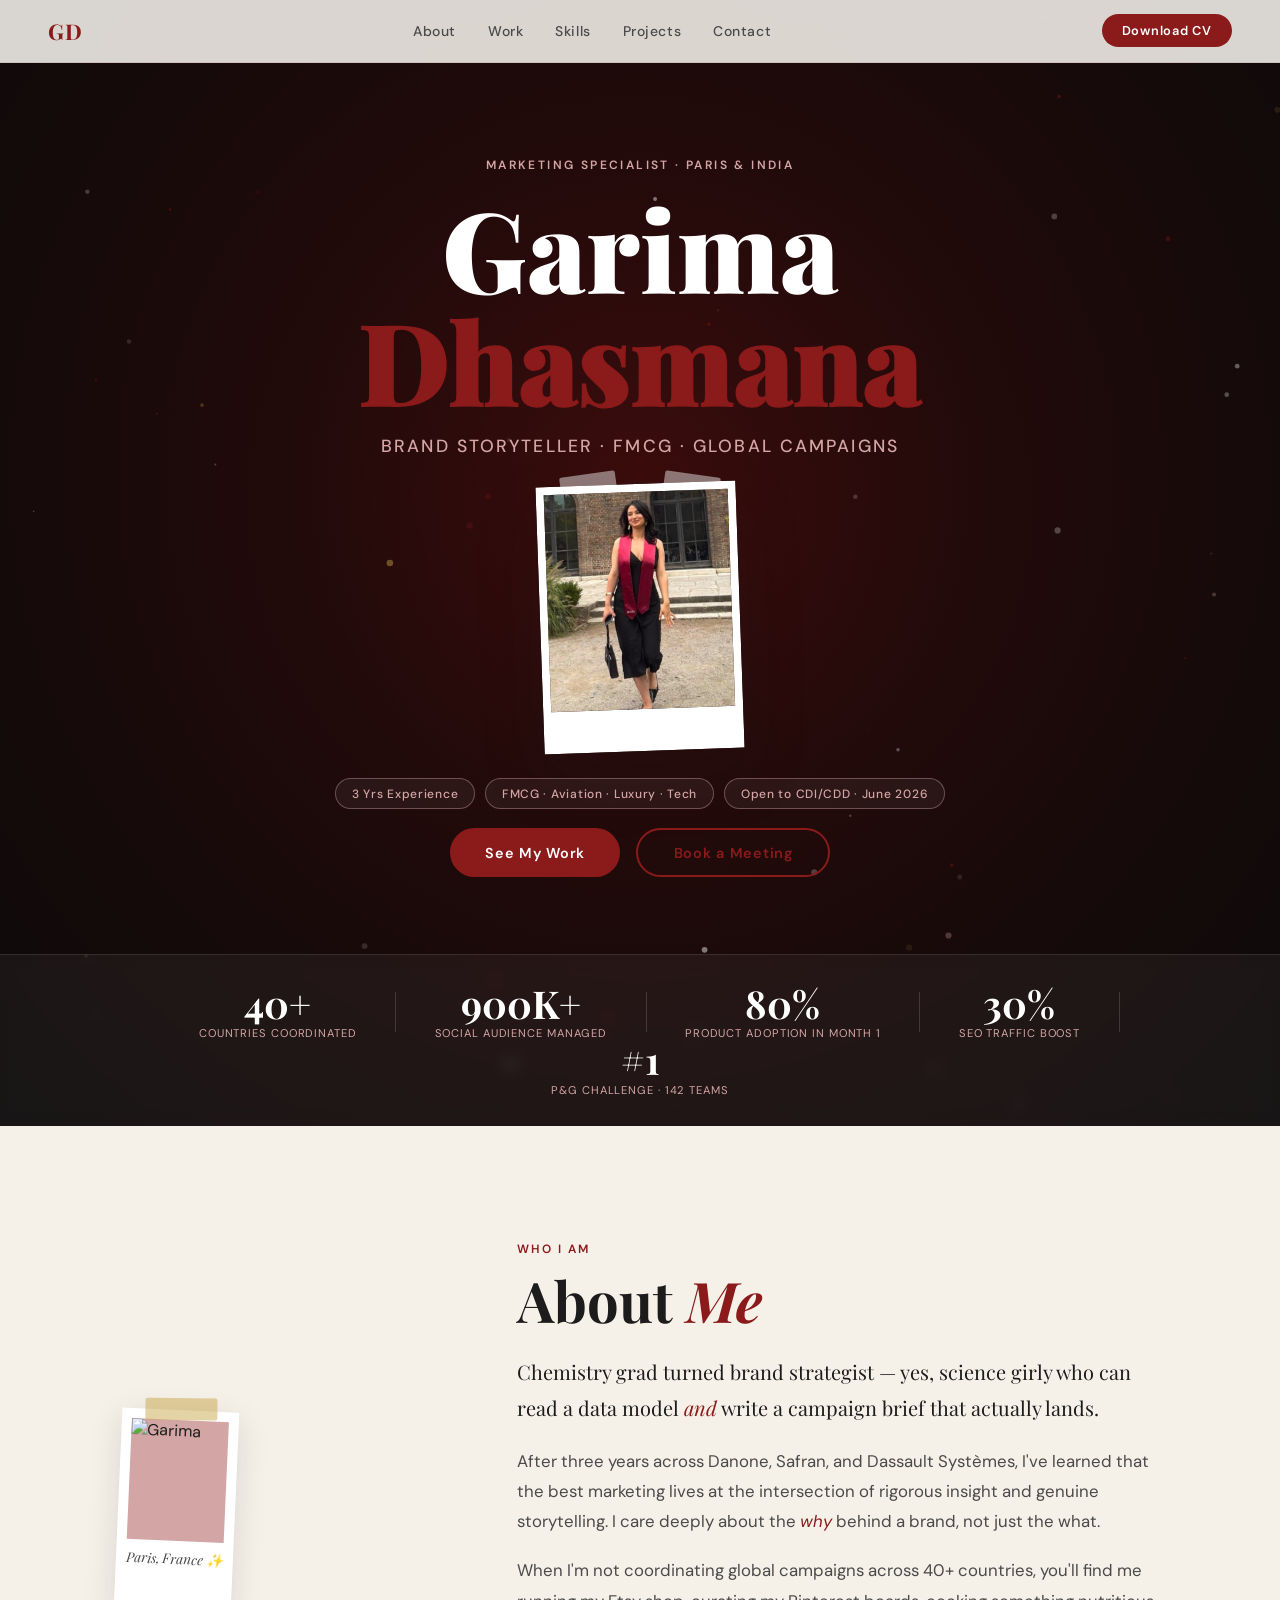
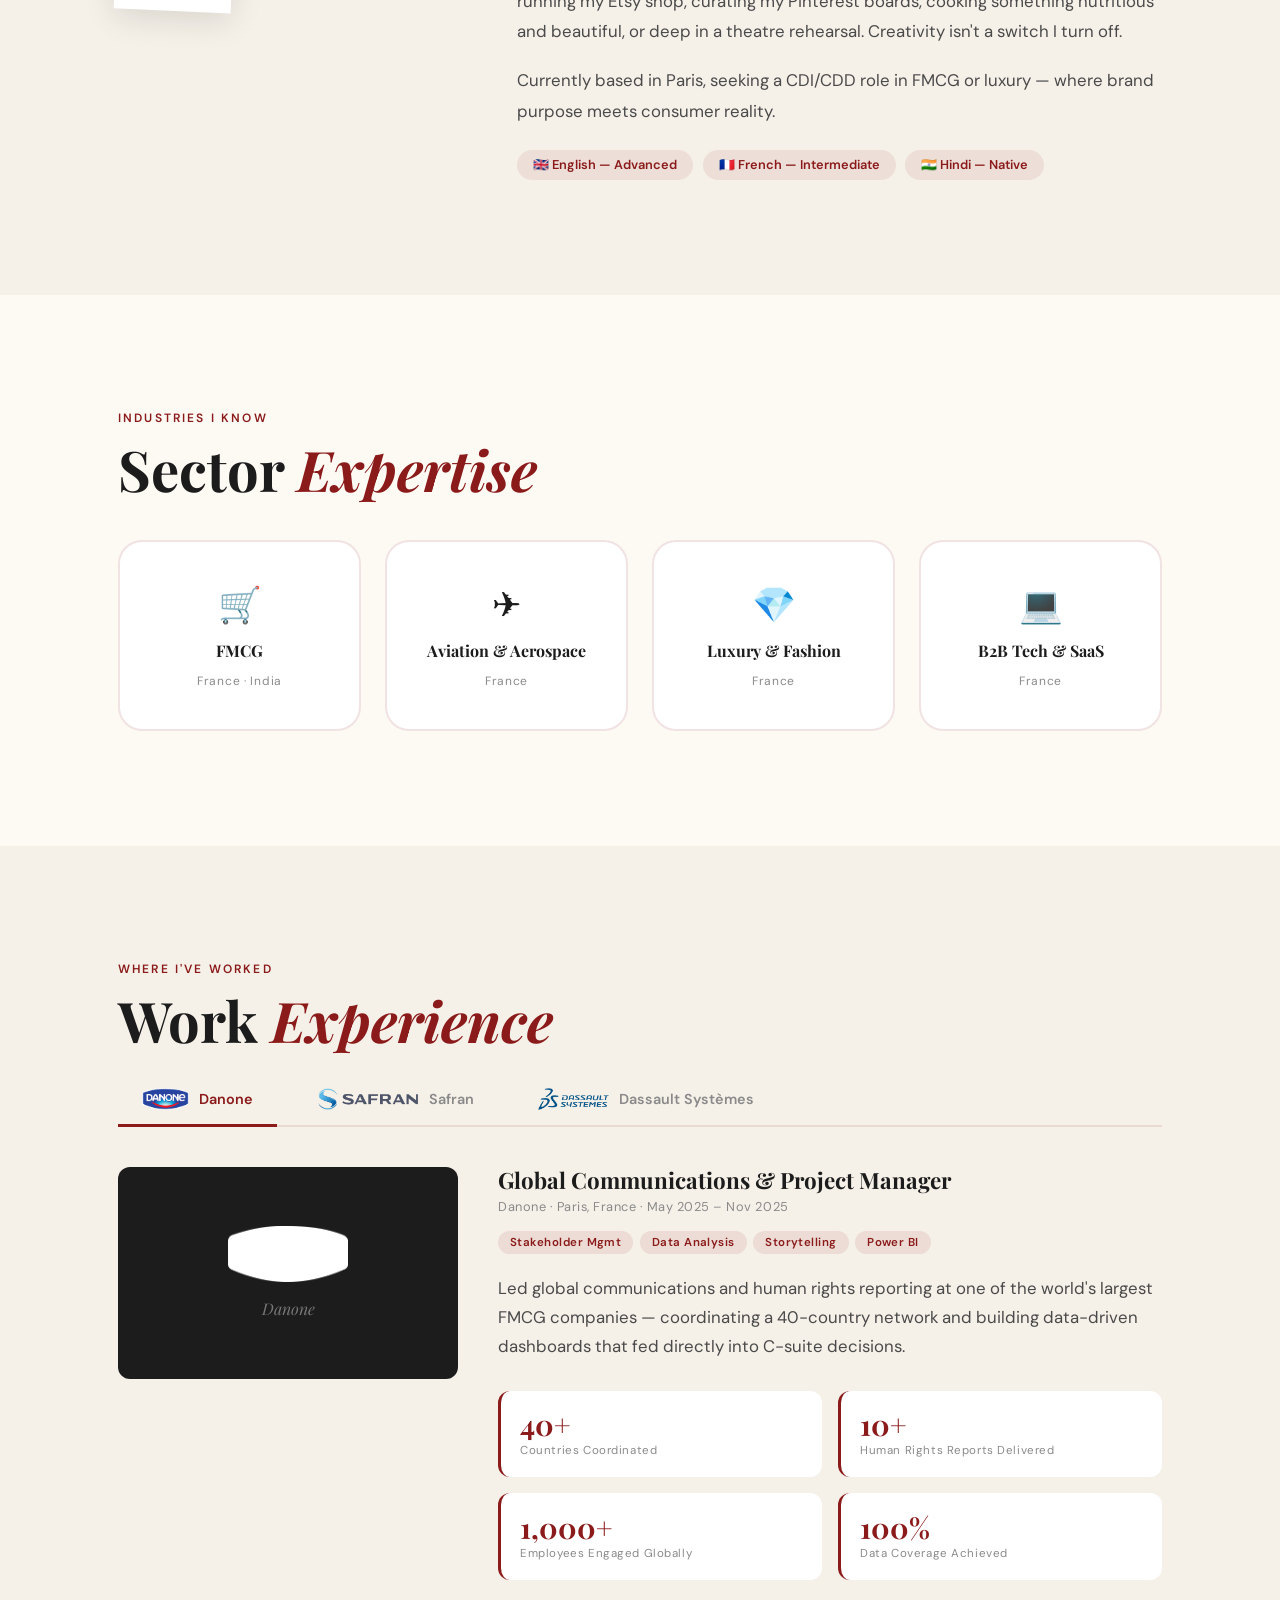
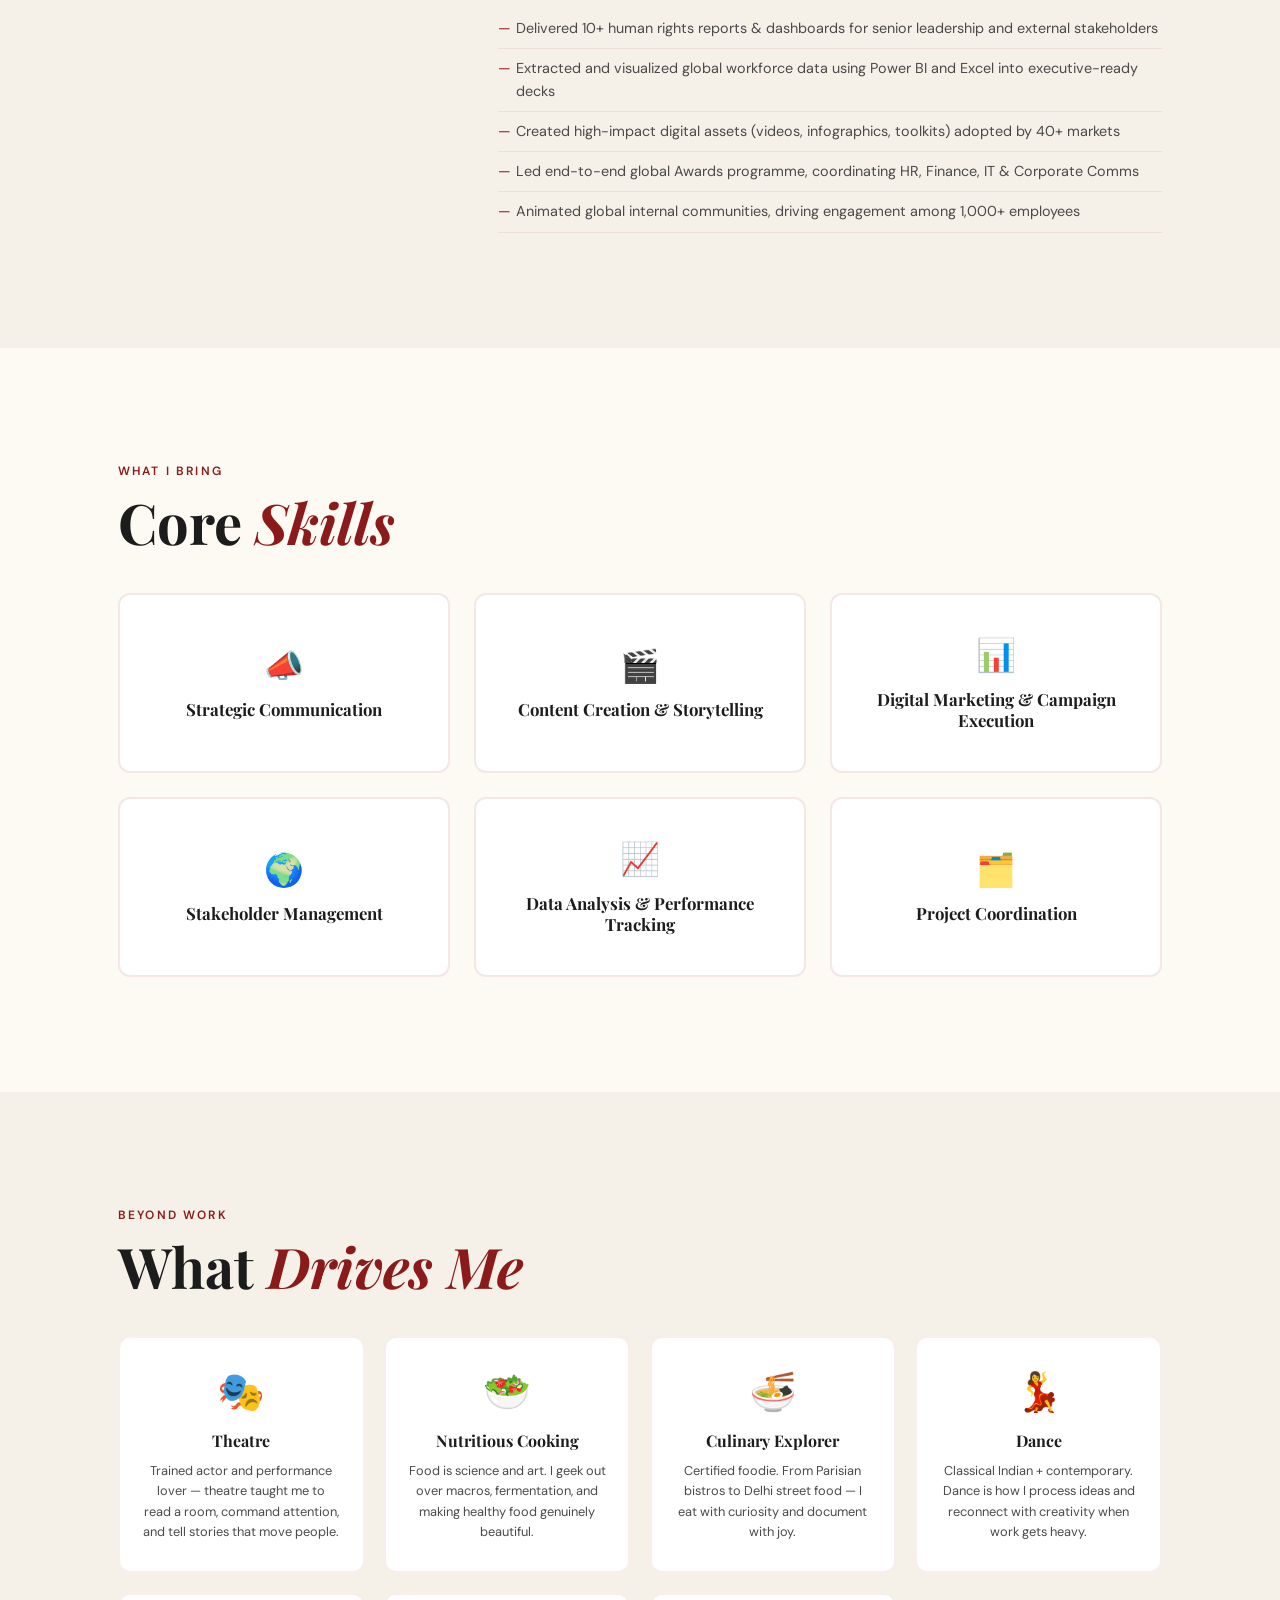
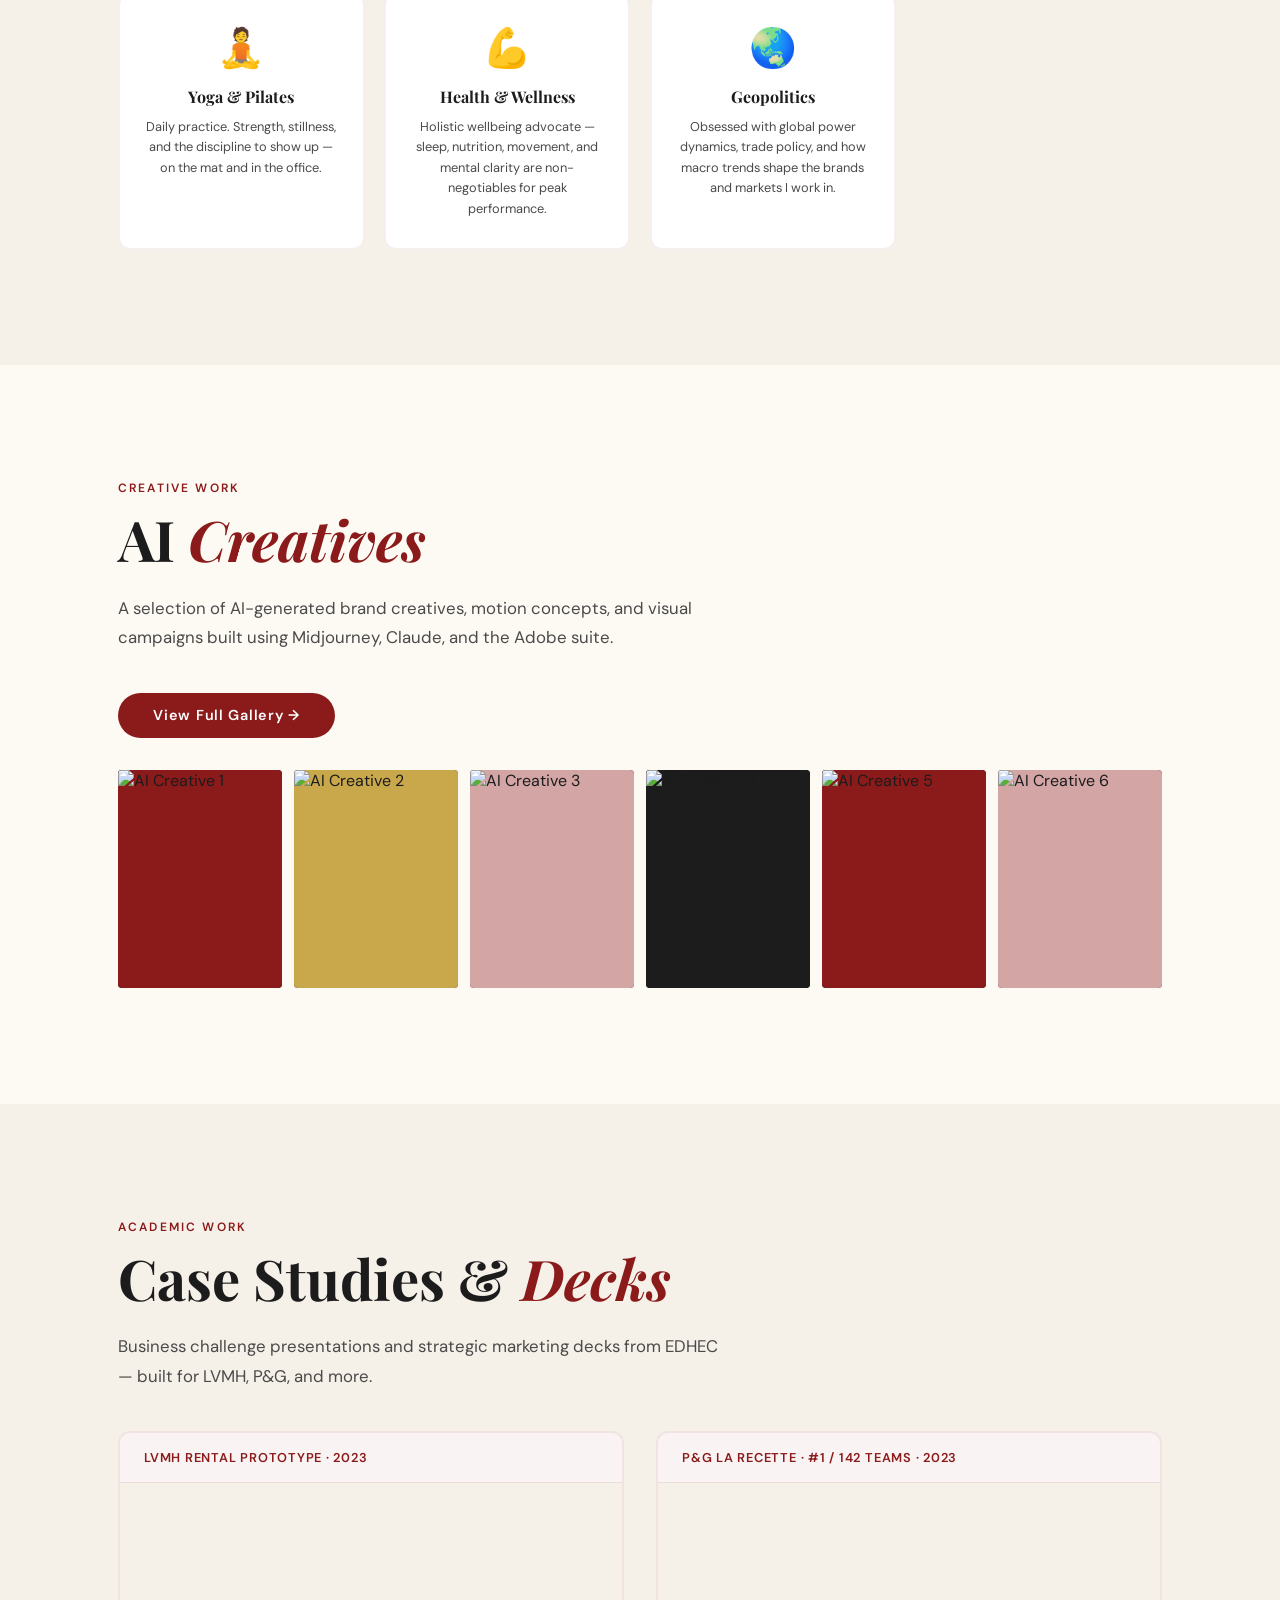
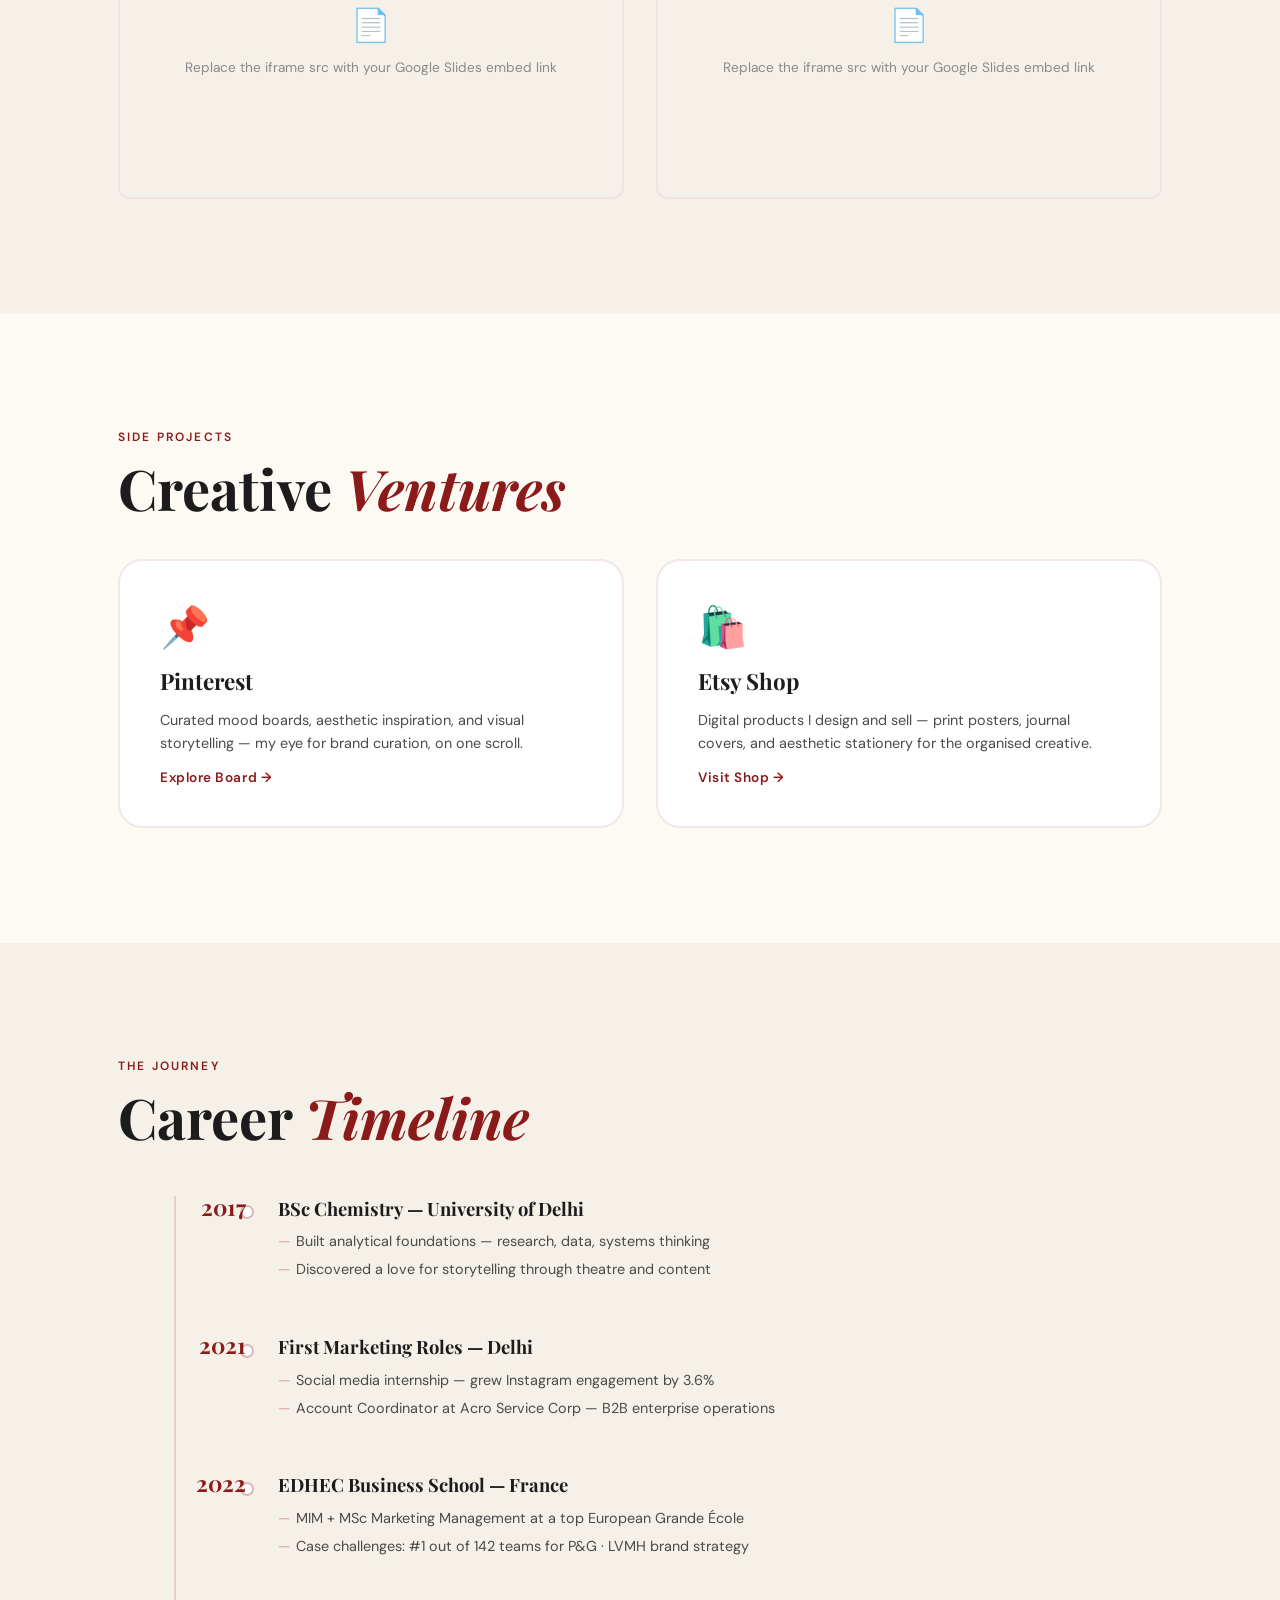
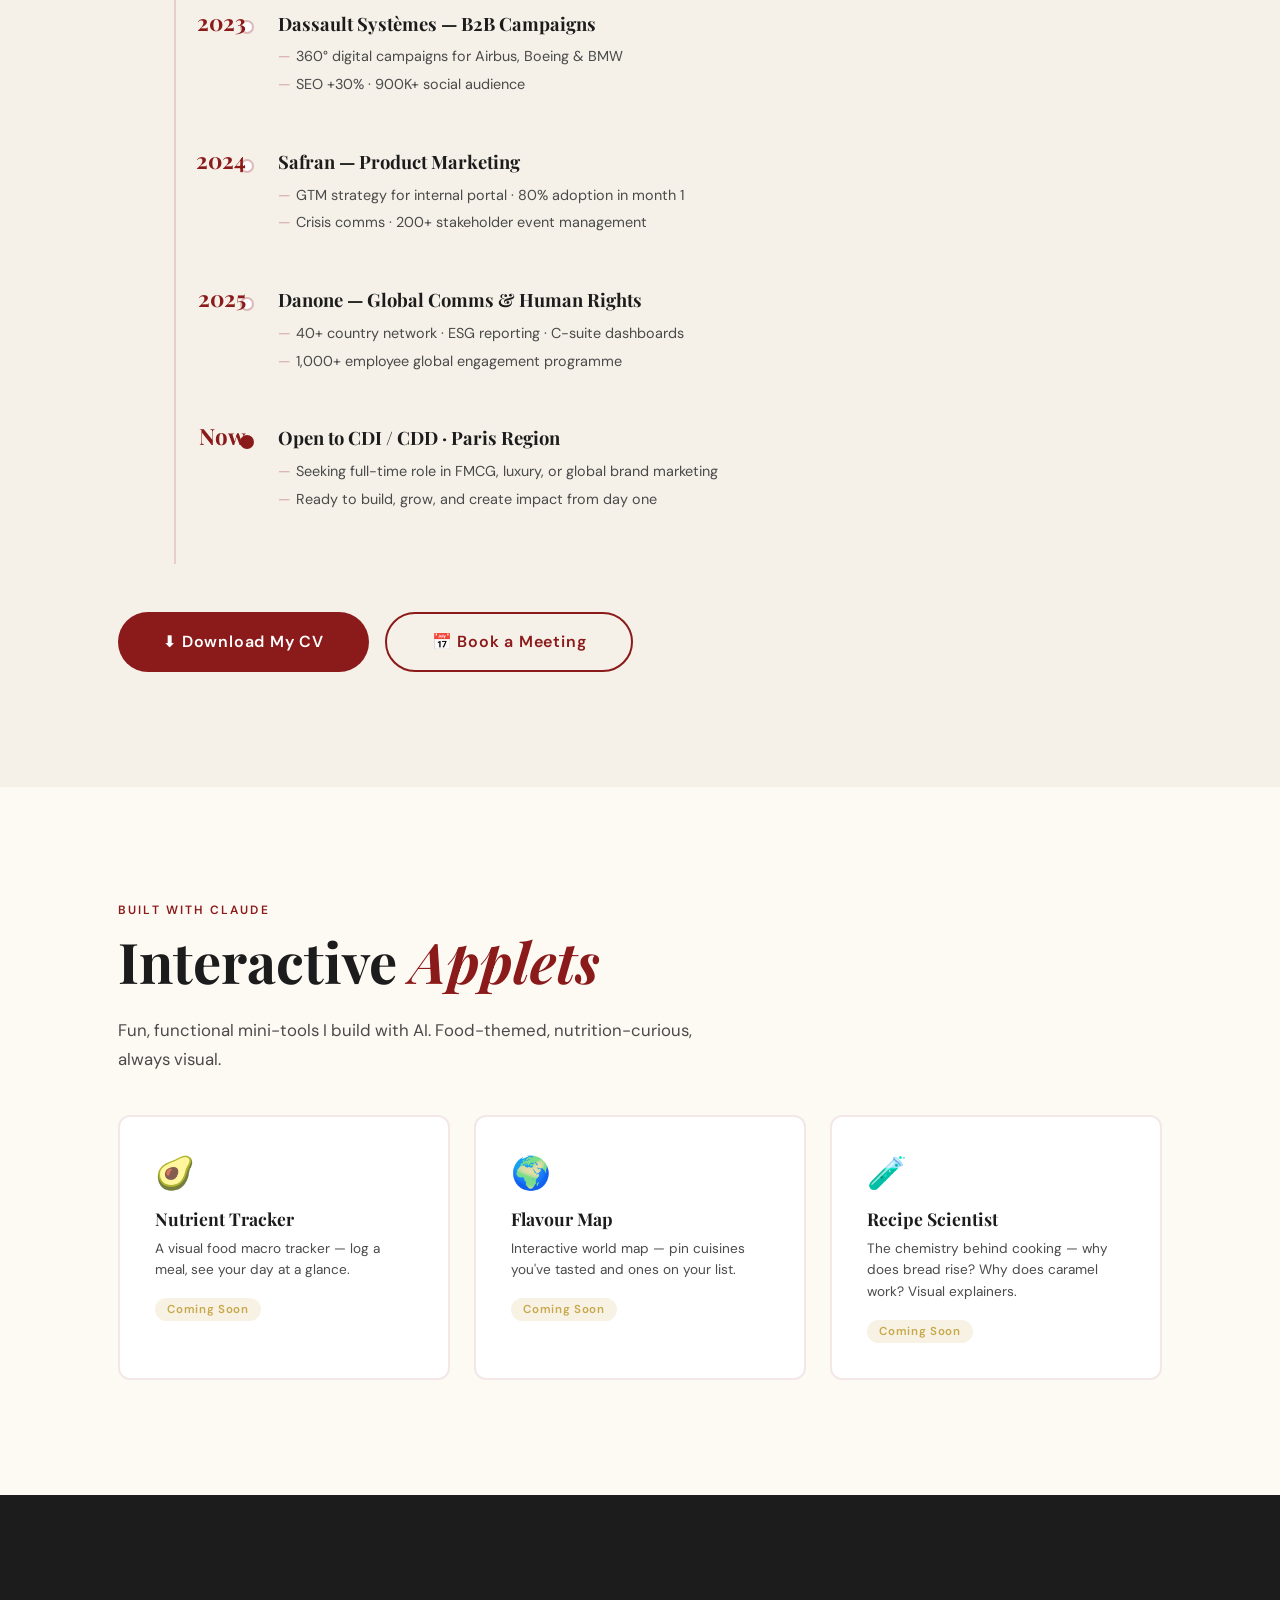
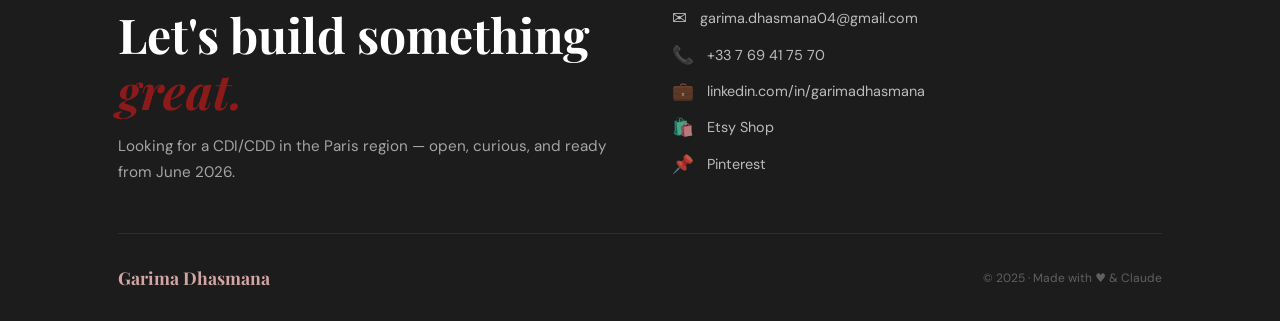
==== index.html @ 50f6733e "Add files via upload" ====
<!DOCTYPE html>
<html lang="en">
<head>
  <meta charset="UTF-8" />
  <meta name="viewport" content="width=device-width, initial-scale=1.0" />
  <title>Garima Dhasmana — Marketing Specialist</title>
  <link rel="preconnect" href="https://fonts.googleapis.com" />
  <link rel="preconnect" href="https://fonts.gstatic.com" crossorigin />
  <link href="https://fonts.googleapis.com/css2?family=Playfair+Display:ital,wght@0,400;0,600;0,700;0,900;1,400;1,600&family=DM+Sans:wght@300;400;500;600&family=DM+Serif+Display:ital@0;1&display=swap" rel="stylesheet" />
  <link rel="stylesheet" href="style.css" />
</head>
<body>

  <!-- ============================================================
       NAV
  ============================================================ -->
  <nav class="nav" id="nav">
    <div class="nav-logo">GD</div>
    <ul class="nav-links">
      <li><a href="#about">About</a></li>
      <li><a href="#experience">Work</a></li>
      <li><a href="#skills">Skills</a></li>
      <li><a href="#projects">Projects</a></li>
      <li><a href="#contact">Contact</a></li>
    </ul>
    <a href="GARIMA_DHASMANA_CV.pdf" class="nav-cta" download>Download CV</a>
    <button class="nav-hamburger" id="hamburger" aria-label="Menu">
      <span></span><span></span><span></span>
    </button>
  </nav>

  <!-- ============================================================
       HERO
  ============================================================ -->
  <section class="hero" id="hero">
    <!-- Animated background canvas -->
    <canvas class="hero-canvas" id="heroCanvas"></canvas>

    <div class="hero-content">
      <!-- Sticker slot top-left -->
      <div class="sticker sticker-hero-tl" id="sticker-hero-tl">
        <img src="images/sticker-hero-tl.png" alt="" class="sticker-img" />
      </div>

      <div class="hero-eyebrow">Marketing Specialist · Paris & India</div>
      <h1 class="hero-name">
        <span class="hero-name-first">Garima</span>
        <span class="hero-name-last">Dhasmana</span>
      </h1>
      <p class="hero-tagline">Brand Storyteller · FMCG · Global Campaigns</p>

      <!-- Profile photo -->
      <div class="hero-photo-wrap">
        <div class="hero-photo-tape hero-tape-l"></div>
        <div class="hero-photo-tape hero-tape-r"></div>
        <img
          src="images/profile-photo.jpg"
          alt="Garima Dhasmana"
          class="hero-photo"
          onerror="this.style.background='#8B1A1A';this.removeAttribute('src')"
        />
      </div>

      <div class="hero-badges">
        <span class="badge">3 Yrs Experience</span>
        <span class="badge">FMCG · Aviation · Luxury · Tech</span>
        <span class="badge">Open to CDI/CDD · June 2026</span>
      </div>

      <div class="hero-actions">
        <a href="#experience" class="btn-primary">See My Work</a>
        <a href="https://calendly.com" target="_blank" class="btn-ghost">Book a Meeting</a>
      </div>
    </div>

    <!-- Impact strip -->
    <div class="impact-strip">
      <div class="impact-item fade-in-up">
        <span class="impact-num">40+</span>
        <span class="impact-label">Countries Coordinated</span>
      </div>
      <div class="impact-divider"></div>
      <div class="impact-item fade-in-up" style="animation-delay:.12s">
        <span class="impact-num">900K+</span>
        <span class="impact-label">Social Audience Managed</span>
      </div>
      <div class="impact-divider"></div>
      <div class="impact-item fade-in-up" style="animation-delay:.24s">
        <span class="impact-num">80%</span>
        <span class="impact-label">Product Adoption in Month 1</span>
      </div>
      <div class="impact-divider"></div>
      <div class="impact-item fade-in-up" style="animation-delay:.36s">
        <span class="impact-num">30%</span>
        <span class="impact-label">SEO Traffic Boost</span>
      </div>
      <div class="impact-divider"></div>
      <div class="impact-item fade-in-up" style="animation-delay:.48s">
        <span class="impact-num">#1</span>
        <span class="impact-label">P&G Challenge · 142 Teams</span>
      </div>
    </div>
  </section>

  <!-- ============================================================
       ABOUT ME
  ============================================================ -->
  <section class="section about-section" id="about">
    <div class="container about-grid">
      <div class="about-visual">
        <div class="polaroid">
          <div class="polaroid-tape"></div>
          <img
            src="images/about-photo.jpg"
            alt="Garima"
            class="polaroid-img"
            onerror="this.style.background='#D4A5A5';this.removeAttribute('src')"
          />
          <div class="polaroid-caption">Paris, France ✨</div>
        </div>
        <!-- Sticker slot -->
        <div class="sticker sticker-about" id="sticker-about">
          <img src="images/sticker-about.png" alt="" class="sticker-img" />
        </div>
      </div>
      <div class="about-text reveal">
        <div class="section-eyebrow">Who I Am</div>
        <h2 class="section-title">About <em>Me</em></h2>
        <p class="about-lead">
          Chemistry grad turned brand strategist — yes, science girly who can read a data model
          <em>and</em> write a campaign brief that actually lands.
        </p>
        <p>
          After three years across Danone, Safran, and Dassault Systèmes, I've learned that the
          best marketing lives at the intersection of rigorous insight and genuine storytelling.
          I care deeply about the <em>why</em> behind a brand, not just the what.
        </p>
        <p>
          When I'm not coordinating global campaigns across 40+ countries, you'll find me running
          my Etsy shop, curating my Pinterest boards, cooking something nutritious and beautiful,
          or deep in a theatre rehearsal. Creativity isn't a switch I turn off.
        </p>
        <p>
          Currently based in Paris, seeking a CDI/CDD role in FMCG or luxury — where brand
          purpose meets consumer reality.
        </p>
        <div class="about-langs">
          <span class="lang-pill">🇬🇧 English — Advanced</span>
          <span class="lang-pill">🇫🇷 French — Intermediate</span>
          <span class="lang-pill">🇮🇳 Hindi — Native</span>
        </div>
      </div>
    </div>
  </section>

  <!-- ============================================================
       SECTORS
  ============================================================ -->
  <section class="section sectors-section" id="sectors">
    <div class="container">
      <div class="section-eyebrow reveal">Industries I Know</div>
      <h2 class="section-title reveal">Sector <em>Expertise</em></h2>
      <div class="sectors-grid">
        <div class="sector-btn reveal" style="animation-delay:.0s">
          <div class="sector-icon">🛒</div>
          <div class="sector-name">FMCG</div>
          <div class="sector-loc">France · India</div>
        </div>
        <div class="sector-btn reveal" style="animation-delay:.08s">
          <div class="sector-icon">✈️</div>
          <div class="sector-name">Aviation &amp; Aerospace</div>
          <div class="sector-loc">France</div>
        </div>
        <div class="sector-btn reveal" style="animation-delay:.16s">
          <div class="sector-icon">💎</div>
          <div class="sector-name">Luxury &amp; Fashion</div>
          <div class="sector-loc">France</div>
        </div>
        <div class="sector-btn reveal" style="animation-delay:.24s">
          <div class="sector-icon">💻</div>
          <div class="sector-name">B2B Tech &amp; SaaS</div>
          <div class="sector-loc">France</div>
        </div>
      </div>
    </div>
  </section>

  <!-- ============================================================
       WORK EXPERIENCE — 3-TAB
  ============================================================ -->
  <section class="section experience-section" id="experience">
    <div class="container">
      <div class="section-eyebrow reveal">Where I've Worked</div>
      <h2 class="section-title reveal">Work <em>Experience</em></h2>

      <!-- Tab navigation -->
      <div class="exp-tabs">
        <button class="exp-tab active" data-tab="danone">
          <img src="images/logo-danone.png" alt="Danone" class="tab-logo"
            onerror="this.style.display='none'" />
          <span>Danone</span>
        </button>
        <button class="exp-tab" data-tab="safran">
          <img src="images/logo-safran.png" alt="Safran" class="tab-logo"
            onerror="this.style.display='none'" />
          <span>Safran</span>
        </button>
        <button class="exp-tab" data-tab="dassault">
          <img src="images/logo-dassault.png" alt="Dassault Systèmes" class="tab-logo"
            onerror="this.style.display='none'" />
          <span>Dassault Systèmes</span>
        </button>
      </div>

      <!-- Tab panels -->
      <div class="exp-panels">

        <!-- Danone -->
        <div class="exp-panel active" id="panel-danone">
          <div class="exp-panel-inner">
            <div class="exp-media">
              <!-- Replace with YouTube embed or company video -->
              <div class="exp-media-placeholder">
                <img src="images/logo-danone.png" alt="Danone" class="exp-company-logo"
                  onerror="this.style.display='none'" />
                <div class="exp-media-label">Danone</div>
                <!-- Swap for: <iframe src="https://www.youtube.com/embed/VIDEO_ID" ...></iframe> -->
              </div>
            </div>
            <div class="exp-content">
              <div class="exp-header">
                <div>
                  <div class="exp-role">Global Communications &amp; Project Manager</div>
                  <div class="exp-meta">Danone · Paris, France · May 2025 – Nov 2025</div>
                </div>
                <div class="exp-skills-used">
                  <span class="skill-tag">Stakeholder Mgmt</span>
                  <span class="skill-tag">Data Analysis</span>
                  <span class="skill-tag">Storytelling</span>
                  <span class="skill-tag">Power BI</span>
                </div>
              </div>
              <p class="exp-summary">
                Led global communications and human rights reporting at one of the world's largest
                FMCG companies — coordinating a 40-country network and building data-driven
                dashboards that fed directly into C-suite decisions.
              </p>
              <div class="exp-metrics">
                <div class="metric">
                  <span class="metric-num">40+</span>
                  <span class="metric-label">Countries Coordinated</span>
                </div>
                <div class="metric">
                  <span class="metric-num">10+</span>
                  <span class="metric-label">Human Rights Reports Delivered</span>
                </div>
                <div class="metric">
                  <span class="metric-num">1,000+</span>
                  <span class="metric-label">Employees Engaged Globally</span>
                </div>
                <div class="metric">
                  <span class="metric-num">100%</span>
                  <span class="metric-label">Data Coverage Achieved</span>
                </div>
              </div>
              <ul class="exp-bullets">
                <li>Delivered 10+ human rights reports &amp; dashboards for senior leadership and external stakeholders</li>
                <li>Extracted and visualized global workforce data using Power BI and Excel into executive-ready decks</li>
                <li>Created high-impact digital assets (videos, infographics, toolkits) adopted by 40+ markets</li>
                <li>Led end-to-end global Awards programme, coordinating HR, Finance, IT &amp; Corporate Comms</li>
                <li>Animated global internal communities, driving engagement among 1,000+ employees</li>
              </ul>
            </div>
          </div>
        </div>

        <!-- Safran -->
        <div class="exp-panel" id="panel-safran">
          <div class="exp-panel-inner">
            <div class="exp-media">
              <div class="exp-media-placeholder">
                <img src="images/logo-safran.png" alt="Safran" class="exp-company-logo"
                  onerror="this.style.display='none'" />
                <div class="exp-media-label">Safran</div>
              </div>
            </div>
            <div class="exp-content">
              <div class="exp-header">
                <div>
                  <div class="exp-role">Product Marketing Specialist</div>
                  <div class="exp-meta">Safran · Paris, France · May 2024 – Aug 2024</div>
                </div>
                <div class="exp-skills-used">
                  <span class="skill-tag">Product Marketing</span>
                  <span class="skill-tag">GTM Strategy</span>
                  <span class="skill-tag">UX Copywriting</span>
                  <span class="skill-tag">Event Management</span>
                </div>
              </div>
              <p class="exp-summary">
                Owned the go-to-market strategy and user adoption campaign for a new internal
                infrastructure portal — taking it from launch to 80% adoption in a single month
                through targeted messaging, UX improvements, and stakeholder events.
              </p>
              <div class="exp-metrics">
                <div class="metric">
                  <span class="metric-num">80%</span>
                  <span class="metric-label">Product Adoption — Month 1</span>
                </div>
                <div class="metric">
                  <span class="metric-num">35%</span>
                  <span class="metric-label">Reduction in Data Retrieval Time</span>
                </div>
                <div class="metric">
                  <span class="metric-num">200+</span>
                  <span class="metric-label">Professionals at Stakeholder Events</span>
                </div>
                <div class="metric">
                  <span class="metric-num">85%</span>
                  <span class="metric-label">Event Satisfaction Rate</span>
                </div>
              </div>
              <ul class="exp-bullets">
                <li>Led GTM and user adoption strategy for internal portal improving cross-department collaboration</li>
                <li>Drove product adoption to 80% in the first month via content, UX improvements &amp; user messaging</li>
                <li>Developed and implemented crisis communication strategies with 100% resolution rate</li>
                <li>Organised promotional events for 200+ industry professionals (85% satisfaction)</li>
              </ul>
            </div>
          </div>
        </div>

        <!-- Dassault Systèmes -->
        <div class="exp-panel" id="panel-dassault">
          <div class="exp-panel-inner">
            <div class="exp-media">
              <div class="exp-media-placeholder">
                <img src="images/logo-dassault.png" alt="Dassault Systèmes" class="exp-company-logo"
                  onerror="this.style.display='none'" />
                <div class="exp-media-label">Dassault Systèmes</div>
              </div>
            </div>
            <div class="exp-content">
              <div class="exp-header">
                <div>
                  <div class="exp-role">Marketing &amp; Brand Communications Specialist</div>
                  <div class="exp-meta">Dassault Systèmes · Vélizy-Villacoublay · Nov 2023 – Apr 2024</div>
                </div>
                <div class="exp-skills-used">
                  <span class="skill-tag">B2B Campaigns</span>
                  <span class="skill-tag">Social Media</span>
                  <span class="skill-tag">SEO</span>
                  <span class="skill-tag">Meta Ads</span>
                  <span class="skill-tag">Sprinklr</span>
                </div>
              </div>
              <p class="exp-summary">
                Created digital campaigns for Airbus and BMW, managed a 900K+ social audience,
                and drove a 30% SEO boost — all while producing 360° content across video,
                white papers, and paid channels.
              </p>
              <div class="exp-metrics">
                <div class="metric">
                  <span class="metric-num">900K+</span>
                  <span class="metric-label">Social Audience Managed</span>
                </div>
                <div class="metric">
                  <span class="metric-num">+30%</span>
                  <span class="metric-label">SEO Traffic Growth</span>
                </div>
                <div class="metric">
                  <span class="metric-num">+25%</span>
                  <span class="metric-label">Operational Efficiency Gain</span>
                </div>
                <div class="metric">
                  <span class="metric-num">6+</span>
                  <span class="metric-label">Departments Partnered</span>
                </div>
              </div>
              <ul class="exp-bullets">
                <li>Created B2B digital campaigns for Airbus, Boeing, and BMW across social, newsletters, and blogs</li>
                <li>Produced 360° campaigns — videos, tutorials, white papers, toolkits — aligned with brand goals</li>
                <li>Supported paid content strategy using Meta Ads Manager and Sprinklr</li>
                <li>Optimised SEO, boosting web traffic by 30% and improving performance across channels</li>
              </ul>
            </div>
          </div>
        </div>

      </div><!-- /exp-panels -->
    </div>
  </section>

  <!-- ============================================================
       SKILLS
  ============================================================ -->
  <section class="section skills-section" id="skills">
    <div class="container">
      <div class="section-eyebrow reveal">What I Bring</div>
      <h2 class="section-title reveal">Core <em>Skills</em></h2>
      <div class="skills-grid">

        <div class="skill-card reveal" tabindex="0">
          <div class="skill-front">
            <div class="skill-icon">📣</div>
            <div class="skill-name">Strategic Communication</div>
          </div>
          <div class="skill-back">
            <div class="skill-example">
              Led communications for 1,000+ employees across 40+ countries at Danone —
              building executive dashboards and stakeholder narratives for global human rights
              reporting.
            </div>
          </div>
        </div>

        <div class="skill-card reveal" style="animation-delay:.08s" tabindex="0">
          <div class="skill-front">
            <div class="skill-icon">🎬</div>
            <div class="skill-name">Content Creation &amp; Storytelling</div>
          </div>
          <div class="skill-back">
            <div class="skill-example">
              Produced 360° content — videos, white papers, toolkits, infographics — for
              Airbus, BMW, and Boeing at Dassault Systèmes. Adopted by 40+ global markets.
            </div>
          </div>
        </div>

        <div class="skill-card reveal" style="animation-delay:.16s" tabindex="0">
          <div class="skill-front">
            <div class="skill-icon">📊</div>
            <div class="skill-name">Digital Marketing &amp; Campaign Execution</div>
          </div>
          <div class="skill-back">
            <div class="skill-example">
              Managed paid + organic strategy via Meta Ads Manager &amp; Sprinklr for a 900K+
              social audience. SEO optimisation drove a 30% traffic uplift at Dassault.
            </div>
          </div>
        </div>

        <div class="skill-card reveal" style="animation-delay:.0s" tabindex="0">
          <div class="skill-front">
            <div class="skill-icon">🌍</div>
            <div class="skill-name">Stakeholder Management</div>
          </div>
          <div class="skill-back">
            <div class="skill-example">
              Coordinated a network of 40+ countries for Danone's global data programme —
              aligning HR, Finance, IT, and Corporate Comms with zero gaps in coverage.
            </div>
          </div>
        </div>

        <div class="skill-card reveal" style="animation-delay:.08s" tabindex="0">
          <div class="skill-front">
            <div class="skill-icon">📈</div>
            <div class="skill-name">Data Analysis &amp; Performance Tracking</div>
          </div>
          <div class="skill-back">
            <div class="skill-example">
              Transformed complex global workforce datasets into Power BI and Excel dashboards
              used by Danone's C-suite for ESG and human rights decision-making.
            </div>
          </div>
        </div>

        <div class="skill-card reveal" style="animation-delay:.16s" tabindex="0">
          <div class="skill-front">
            <div class="skill-icon">🗂️</div>
            <div class="skill-name">Project Coordination</div>
          </div>
          <div class="skill-back">
            <div class="skill-example">
              Delivered Safran's internal portal GTM from zero to 80% adoption in 30 days —
              coordinating UX, content, and training simultaneously across departments.
            </div>
          </div>
        </div>

      </div>
    </div>
  </section>

  <!-- ============================================================
       INTERESTS
  ============================================================ -->
  <section class="section interests-section" id="interests">
    <div class="container">
      <div class="section-eyebrow reveal">Beyond Work</div>
      <h2 class="section-title reveal">What <em>Drives Me</em></h2>
      <div class="interests-grid">

        <div class="interest-tile reveal" tabindex="0">
          <div class="interest-icon">🎭</div>
          <div class="interest-name">Theatre</div>
          <div class="interest-text">
            Trained actor and performance lover — theatre taught me to read a room,
            command attention, and tell stories that move people.
          </div>
          <!-- Replace with image/video: <img src="images/interest-theatre.jpg" alt="Theatre" /> -->
        </div>

        <div class="interest-tile reveal" style="animation-delay:.07s" tabindex="0">
          <div class="interest-icon">🥗</div>
          <div class="interest-name">Nutritious Cooking</div>
          <div class="interest-text">
            Food is science and art. I geek out over macros, fermentation,
            and making healthy food genuinely beautiful.
          </div>
        </div>

        <div class="interest-tile reveal" style="animation-delay:.14s" tabindex="0">
          <div class="interest-icon">🍜</div>
          <div class="interest-name">Culinary Explorer</div>
          <div class="interest-text">
            Certified foodie. From Parisian bistros to Delhi street food —
            I eat with curiosity and document with joy.
          </div>
        </div>

        <div class="interest-tile reveal" style="animation-delay:.21s" tabindex="0">
          <div class="interest-icon">💃</div>
          <div class="interest-name">Dance</div>
          <div class="interest-text">
            Classical Indian + contemporary. Dance is how I process ideas
            and reconnect with creativity when work gets heavy.
          </div>
        </div>

        <div class="interest-tile reveal" style="animation-delay:.28s" tabindex="0">
          <div class="interest-icon">🧘</div>
          <div class="interest-name">Yoga &amp; Pilates</div>
          <div class="interest-text">
            Daily practice. Strength, stillness, and the discipline to show
            up — on the mat and in the office.
          </div>
        </div>

        <div class="interest-tile reveal" style="animation-delay:.35s" tabindex="0">
          <div class="interest-icon">💪</div>
          <div class="interest-name">Health &amp; Wellness</div>
          <div class="interest-text">
            Holistic wellbeing advocate — sleep, nutrition, movement, and
            mental clarity are non-negotiables for peak performance.
          </div>
        </div>

        <div class="interest-tile reveal" style="animation-delay:.42s" tabindex="0">
          <div class="interest-icon">🌏</div>
          <div class="interest-name">Geopolitics</div>
          <div class="interest-text">
            Obsessed with global power dynamics, trade policy, and how
            macro trends shape the brands and markets I work in.
          </div>
        </div>

      </div>
    </div>
  </section>

  <!-- ============================================================
       PROJECTS — AI CREATIVES
  ============================================================ -->
  <section class="section projects-section" id="projects">
    <div class="container">
      <div class="section-eyebrow reveal">Creative Work</div>
      <h2 class="section-title reveal">AI <em>Creatives</em></h2>
      <p class="section-intro reveal">
        A selection of AI-generated brand creatives, motion concepts, and visual campaigns
        built using Midjourney, Claude, and the Adobe suite.
      </p>
      <a href="ai-creatives.html" class="btn-primary reveal">View Full Gallery →</a>

      <!-- Preview strip -->
      <div class="creatives-preview reveal">
        <div class="creative-thumb">
          <img src="images/ai-creative-1.jpg" alt="AI Creative 1"
            onerror="this.style.background='#8B1A1A';this.removeAttribute('src')" />
        </div>
        <div class="creative-thumb">
          <img src="images/ai-creative-2.jpg" alt="AI Creative 2"
            onerror="this.style.background='#C9A84C';this.removeAttribute('src')" />
        </div>
        <div class="creative-thumb">
          <img src="images/ai-creative-3.jpg" alt="AI Creative 3"
            onerror="this.style.background='#D4A5A5';this.removeAttribute('src')" />
        </div>
        <div class="creative-thumb">
          <img src="images/ai-creative-4.jpg" alt="AI Creative 4"
            onerror="this.style.background='#1C1C1C';this.removeAttribute('src')" />
        </div>
        <div class="creative-thumb">
          <img src="images/ai-creative-5.jpg" alt="AI Creative 5"
            onerror="this.style.background='#8B1A1A';this.removeAttribute('src')" />
        </div>
        <div class="creative-thumb">
          <img src="images/ai-creative-6.jpg" alt="AI Creative 6"
            onerror="this.style.background='#D4A5A5';this.removeAttribute('src')" />
        </div>
      </div>
    </div>
  </section>

  <!-- ============================================================
       COLLEGE PROJECTS / DECKS
  ============================================================ -->
  <section class="section decks-section" id="decks">
    <div class="container">
      <div class="section-eyebrow reveal">Academic Work</div>
      <h2 class="section-title reveal">Case Studies &amp; <em>Decks</em></h2>
      <p class="section-intro reveal">
        Business challenge presentations and strategic marketing decks from EDHEC — built for
        LVMH, P&amp;G, and more.
      </p>
      <div class="decks-grid">
        <!-- Deck 1 — replace src with your Google Slides / Canva embed URL -->
        <div class="deck-card reveal">
          <div class="deck-label">LVMH Rental Prototype · 2023</div>
          <div class="deck-embed-wrap">
            <iframe
              src="https://docs.google.com/presentation/d/YOUR_DECK_ID/embed?start=false&loop=false&delayms=3000"
              frameborder="0"
              allowfullscreen
              class="deck-iframe"
              title="LVMH Deck"
            ></iframe>
            <!-- Placeholder shown until you add the real link -->
            <div class="deck-placeholder">
              <span>📄</span>
              <p>Replace the iframe src with your Google Slides embed link</p>
            </div>
          </div>
        </div>
        <!-- Deck 2 -->
        <div class="deck-card reveal" style="animation-delay:.1s">
          <div class="deck-label">P&amp;G La Recette · #1 / 142 Teams · 2023</div>
          <div class="deck-embed-wrap">
            <iframe
              src="https://docs.google.com/presentation/d/YOUR_DECK_ID_2/embed?start=false&loop=false&delayms=3000"
              frameborder="0"
              allowfullscreen
              class="deck-iframe"
              title="P&G Deck"
            ></iframe>
            <div class="deck-placeholder">
              <span>📄</span>
              <p>Replace the iframe src with your Google Slides embed link</p>
            </div>
          </div>
        </div>
      </div>
    </div>
  </section>

  <!-- ============================================================
       PINTEREST + ETSY
  ============================================================ -->
  <section class="section shop-section" id="shop">
    <div class="container">
      <div class="section-eyebrow reveal">Side Projects</div>
      <h2 class="section-title reveal">Creative <em>Ventures</em></h2>
      <div class="shop-grid">
        <a href="https://www.pinterest.com/YOUR_HANDLE" target="_blank" class="shop-card reveal">
          <div class="shop-icon">📌</div>
          <div class="shop-name">Pinterest</div>
          <div class="shop-desc">
            Curated mood boards, aesthetic inspiration, and visual storytelling — my eye for
            brand curation, on one scroll.
          </div>
          <div class="shop-cta">Explore Board →</div>
        </a>
        <a href="https://www.etsy.com/shop/YOUR_SHOP" target="_blank" class="shop-card reveal" style="animation-delay:.1s">
          <div class="shop-icon">🛍️</div>
          <div class="shop-name">Etsy Shop</div>
          <div class="shop-desc">
            Digital products I design and sell — print posters, journal covers, and aesthetic
            stationery for the organised creative.
          </div>
          <div class="shop-cta">Visit Shop →</div>
        </a>
      </div>
    </div>
  </section>

  <!-- ============================================================
       CAREER TIMELINE
  ============================================================ -->
  <section class="section timeline-section" id="timeline">
    <div class="container">
      <div class="section-eyebrow reveal">The Journey</div>
      <h2 class="section-title reveal">Career <em>Timeline</em></h2>
      <div class="timeline">

        <div class="tl-item reveal">
          <div class="tl-year">2017</div>
          <div class="tl-body">
            <div class="tl-title">BSc Chemistry — University of Delhi</div>
            <ul>
              <li>Built analytical foundations — research, data, systems thinking</li>
              <li>Discovered a love for storytelling through theatre and content</li>
            </ul>
          </div>
        </div>

        <div class="tl-item reveal" style="animation-delay:.08s">
          <div class="tl-year">2021</div>
          <div class="tl-body">
            <div class="tl-title">First Marketing Roles — Delhi</div>
            <ul>
              <li>Social media internship — grew Instagram engagement by 3.6%</li>
              <li>Account Coordinator at Acro Service Corp — B2B enterprise operations</li>
            </ul>
          </div>
        </div>

        <div class="tl-item reveal" style="animation-delay:.16s">
          <div class="tl-year">2022</div>
          <div class="tl-body">
            <div class="tl-title">EDHEC Business School — France</div>
            <ul>
              <li>MIM + MSc Marketing Management at a top European Grande École</li>
              <li>Case challenges: #1 out of 142 teams for P&amp;G · LVMH brand strategy</li>
            </ul>
          </div>
        </div>

        <div class="tl-item reveal" style="animation-delay:.24s">
          <div class="tl-year">2023</div>
          <div class="tl-body">
            <div class="tl-title">Dassault Systèmes — B2B Campaigns</div>
            <ul>
              <li>360° digital campaigns for Airbus, Boeing &amp; BMW</li>
              <li>SEO +30% · 900K+ social audience</li>
            </ul>
          </div>
        </div>

        <div class="tl-item reveal" style="animation-delay:.32s">
          <div class="tl-year">2024</div>
          <div class="tl-body">
            <div class="tl-title">Safran — Product Marketing</div>
            <ul>
              <li>GTM strategy for internal portal · 80% adoption in month 1</li>
              <li>Crisis comms · 200+ stakeholder event management</li>
            </ul>
          </div>
        </div>

        <div class="tl-item reveal" style="animation-delay:.40s">
          <div class="tl-year">2025</div>
          <div class="tl-body">
            <div class="tl-title">Danone — Global Comms &amp; Human Rights</div>
            <ul>
              <li>40+ country network · ESG reporting · C-suite dashboards</li>
              <li>1,000+ employee global engagement programme</li>
            </ul>
          </div>
        </div>

        <div class="tl-item reveal tl-now" style="animation-delay:.48s">
          <div class="tl-year">Now</div>
          <div class="tl-body">
            <div class="tl-title">Open to CDI / CDD · Paris Region</div>
            <ul>
              <li>Seeking full-time role in FMCG, luxury, or global brand marketing</li>
              <li>Ready to build, grow, and create impact from day one</li>
            </ul>
          </div>
        </div>

      </div><!-- /timeline -->

      <div class="resume-cta reveal">
        <a href="GARIMA_DHASMANA_CV.pdf" class="btn-primary btn-large" download>
          ⬇ Download My CV
        </a>
        <a href="https://calendly.com" target="_blank" class="btn-ghost btn-large">
          📅 Book a Meeting
        </a>
      </div>
    </div>
  </section>

  <!-- ============================================================
       INTERACTIVE TOOLS — PLACEHOLDER
  ============================================================ -->
  <section class="section tools-section" id="tools">
    <div class="container">
      <div class="section-eyebrow reveal">Built with Claude</div>
      <h2 class="section-title reveal">Interactive <em>Applets</em></h2>
      <p class="section-intro reveal">
        Fun, functional mini-tools I build with AI. Food-themed, nutrition-curious, always visual.
      </p>
      <div class="tools-grid">
        <div class="tool-card reveal">
          <div class="tool-icon">🥑</div>
          <div class="tool-name">Nutrient Tracker</div>
          <div class="tool-desc">A visual food macro tracker — log a meal, see your day at a glance.</div>
          <div class="tool-status">Coming Soon</div>
          <!-- When ready: <a href="applets/nutrient-tracker.html" class="btn-ghost">Try It</a> -->
        </div>
        <div class="tool-card reveal" style="animation-delay:.08s">
          <div class="tool-icon">🌍</div>
          <div class="tool-name">Flavour Map</div>
          <div class="tool-desc">Interactive world map — pin cuisines you've tasted and ones on your list.</div>
          <div class="tool-status">Coming Soon</div>
        </div>
        <div class="tool-card reveal" style="animation-delay:.16s">
          <div class="tool-icon">🧪</div>
          <div class="tool-name">Recipe Scientist</div>
          <div class="tool-desc">The chemistry behind cooking — why does bread rise? Why does caramel work? Visual explainers.</div>
          <div class="tool-status">Coming Soon</div>
        </div>
      </div>
    </div>
  </section>

  <!-- ============================================================
       CONTACT + FOOTER
  ============================================================ -->
  <footer class="footer" id="contact">
    <div class="footer-sticker" id="sticker-footer">
      <img src="images/sticker-footer.png" alt="" class="sticker-img" />
    </div>

    <div class="container footer-inner">
      <div class="footer-top">
        <div class="footer-text reveal">
          <h2 class="footer-heading">Let's build something <em>great.</em></h2>
          <p>Looking for a CDI/CDD in the Paris region — open, curious, and ready from June 2026.</p>
        </div>
        <div class="footer-contact reveal">
          <a href="mailto:garima.dhasmana04@gmail.com" class="contact-row">
            <span class="contact-icon">✉️</span>
            garima.dhasmana04@gmail.com
          </a>
          <a href="tel:+33769417570" class="contact-row">
            <span class="contact-icon">📞</span>
            +33 7 69 41 75 70
          </a>
          <a href="https://linkedin.com/in/garimadhasmana" target="_blank" class="contact-row">
            <span class="contact-icon">💼</span>
            linkedin.com/in/garimadhasmana
          </a>
          <a href="https://www.etsy.com/shop/YOUR_SHOP" target="_blank" class="contact-row">
            <span class="contact-icon">🛍️</span>
            Etsy Shop
          </a>
          <a href="https://www.pinterest.com/YOUR_HANDLE" target="_blank" class="contact-row">
            <span class="contact-icon">📌</span>
            Pinterest
          </a>
        </div>
      </div>

      <!-- Closing gif slot -->
      <div class="footer-gif">
        <img src="images/footer-gif.gif" alt="" id="footer-gif"
          onerror="this.style.display='none'" />
      </div>

      <div class="footer-bottom">
        <div class="footer-logo">Garima Dhasmana</div>
        <div class="footer-copy">© 2025 · Made with ♥ &amp; Claude</div>
      </div>
    </div>
  </footer>

  <script src="script.js"></script>
</body>
</html>
---- style.css ----
/* ============================================================
   DESIGN TOKENS
   ============================================================ */
:root {
  --cream:      #FDFAF4;
  --ivory:      #F5F0E8;
  --crimson:    #8B1A1A;
  --crimson-d:  #6B1414;
  --crimson-l:  #B52626;
  --gold:       #C9A84C;
  --rose:       #D4A5A5;
  --charcoal:   #1C1C1C;
  --mid:        #4A4A4A;
  --light:      #8A8A8A;
  --white:      #FFFFFF;

  --font-display: 'Playfair Display', Georgia, serif;
  --font-serif:   'DM Serif Display', Georgia, serif;
  --font-body:    'DM Sans', system-ui, sans-serif;

  --radius-sm:  4px;
  --radius-md:  12px;
  --radius-lg:  24px;
  --radius-pill: 999px;

  --shadow-sm:  0 2px 8px rgba(28,28,28,.08);
  --shadow-md:  0 8px 32px rgba(28,28,28,.12);
  --shadow-lg:  0 24px 64px rgba(28,28,28,.18);

  --transition: .3s cubic-bezier(.4,0,.2,1);
  --transition-slow: .6s cubic-bezier(.4,0,.2,1);

  --max-w: 1140px;
  --gap:   clamp(1.5rem, 4vw, 3rem);
}

/* ============================================================
   RESET & BASE
   ============================================================ */
*, *::before, *::after { box-sizing: border-box; margin: 0; padding: 0; }
html { scroll-behavior: smooth; font-size: 16px; }
body {
  font-family: var(--font-body);
  background: var(--cream);
  color: var(--charcoal);
  overflow-x: hidden;
  -webkit-font-smoothing: antialiased;
}
img { max-width: 100%; display: block; }
a { text-decoration: none; color: inherit; }
ul { list-style: none; }

/* ============================================================
   STICKER SLOTS
   ============================================================ */
.sticker {
  position: absolute;
  pointer-events: none;
  z-index: 10;
}
.sticker-img {
  max-width: 120px;
  opacity: 1;
  filter: drop-shadow(0 4px 8px rgba(0,0,0,.15));
}
/* empty sticker slots are invisible */
.sticker:not(:has(img[src])) { display: none; }
/* Positions */
.sticker-hero-tl  { top: 2rem; left: 2rem; }
.sticker-about    { bottom: -2rem; right: -2rem; }
.sticker-footer   { top: -3rem; right: 4rem; }

/* ============================================================
   NAV
   ============================================================ */
.nav {
  position: fixed; top: 0; left: 0; right: 0; z-index: 100;
  display: flex; align-items: center; justify-content: space-between;
  padding: .9rem clamp(1.5rem, 5vw, 3rem);
  background: rgba(253,250,244,.85);
  backdrop-filter: blur(12px);
  -webkit-backdrop-filter: blur(12px);
  border-bottom: 1px solid rgba(139,26,26,.1);
  transition: box-shadow var(--transition);
}
.nav.scrolled { box-shadow: var(--shadow-sm); }
.nav-logo {
  font-family: var(--font-display); font-weight: 700; font-size: 1.35rem;
  color: var(--crimson); letter-spacing: .04em;
}
.nav-links {
  display: flex; gap: 2rem; list-style: none;
}
.nav-links a {
  font-size: .875rem; font-weight: 500; letter-spacing: .04em;
  color: var(--mid); transition: color var(--transition);
}
.nav-links a:hover { color: var(--crimson); }
.nav-cta {
  display: inline-flex; align-items: center; gap: .4rem;
  padding: .5rem 1.25rem; border-radius: var(--radius-pill);
  background: var(--crimson); color: var(--white);
  font-size: .8rem; font-weight: 600; letter-spacing: .06em;
  transition: background var(--transition), transform var(--transition);
}
.nav-cta:hover { background: var(--crimson-d); transform: translateY(-1px); }
.nav-hamburger {
  display: none; flex-direction: column; gap: 5px;
  background: none; border: none; cursor: pointer; padding: 4px;
}
.nav-hamburger span {
  display: block; width: 22px; height: 2px;
  background: var(--charcoal); border-radius: 2px;
  transition: var(--transition);
}

/* ============================================================
   BUTTONS
   ============================================================ */
.btn-primary {
  display: inline-flex; align-items: center;
  padding: .85rem 2.2rem; border-radius: var(--radius-pill);
  background: var(--crimson); color: var(--white);
  font-family: var(--font-body); font-size: .9rem; font-weight: 600;
  letter-spacing: .05em;
  transition: background var(--transition), transform var(--transition), box-shadow var(--transition);
}
.btn-primary:hover {
  background: var(--crimson-d);
  transform: translateY(-2px);
  box-shadow: 0 8px 24px rgba(139,26,26,.3);
}
.btn-ghost {
  display: inline-flex; align-items: center;
  padding: .85rem 2.2rem; border-radius: var(--radius-pill);
  background: transparent; color: var(--crimson);
  border: 2px solid var(--crimson);
  font-family: var(--font-body); font-size: .9rem; font-weight: 600;
  letter-spacing: .05em;
  transition: all var(--transition);
}
.btn-ghost:hover {
  background: var(--crimson); color: var(--white);
  transform: translateY(-2px);
}
.btn-large { padding: 1.1rem 2.8rem; font-size: 1rem; }

/* ============================================================
   SECTIONS
   ============================================================ */
.section {
  padding: clamp(4rem, 9vw, 8rem) 0;
  position: relative;
}
.container {
  max-width: var(--max-w); margin: 0 auto;
  padding: 0 clamp(1.5rem, 5vw, 3rem);
}
.section-eyebrow {
  font-family: var(--font-body); font-size: .75rem; font-weight: 600;
  letter-spacing: .18em; text-transform: uppercase;
  color: var(--crimson); margin-bottom: .75rem;
}
.section-title {
  font-family: var(--font-display); font-size: clamp(2rem, 5vw, 3.5rem);
  font-weight: 700; line-height: 1.1; color: var(--charcoal);
  margin-bottom: 1.5rem;
}
.section-title em {
  font-style: italic; color: var(--crimson);
}
.section-intro {
  font-size: 1.05rem; line-height: 1.75; color: var(--mid);
  max-width: 600px; margin-bottom: 2.5rem;
}

/* Reveal animation */
.reveal {
  opacity: 0; transform: translateY(28px);
  transition: opacity .65s ease, transform .65s ease;
}
.reveal.visible {
  opacity: 1; transform: translateY(0);
}

/* ============================================================
   HERO
   ============================================================ */
.hero {
  position: relative; min-height: 100dvh;
  display: flex; flex-direction: column;
  justify-content: center; align-items: center;
  overflow: hidden; padding-top: 5rem;
  background: var(--charcoal);
}
.hero-canvas {
  position: absolute; inset: 0; width: 100%; height: 100%;
}
.hero-content {
  position: relative; z-index: 2;
  display: flex; flex-direction: column;
  align-items: center; text-align: center;
  padding: clamp(2rem, 6vw, 5rem) clamp(1.5rem, 5vw, 3rem);
  gap: 1.2rem;
}
.hero-eyebrow {
  font-size: .75rem; font-weight: 600; letter-spacing: .2em;
  text-transform: uppercase; color: var(--rose);
  opacity: 0; animation: fadeUp .6s .3s forwards;
}
.hero-name {
  font-family: var(--font-display);
  font-size: clamp(3rem, 9vw, 7rem);
  font-weight: 900; line-height: 1;
  color: var(--white);
  opacity: 0; animation: fadeUp .7s .4s forwards;
}
.hero-name-first { display: block; }
.hero-name-last {
  display: block; color: var(--crimson);
  -webkit-text-stroke: 2px var(--crimson);
  paint-order: stroke fill;
}
.hero-tagline {
  font-size: clamp(.9rem, 2.5vw, 1.1rem); color: var(--rose);
  letter-spacing: .12em; text-transform: uppercase; font-weight: 500;
  opacity: 0; animation: fadeUp .6s .55s forwards;
}

/* Profile photo — polaroid style */
.hero-photo-wrap {
  position: relative; margin: .5rem 0;
  opacity: 0; animation: fadeUp .7s .65s forwards;
}
.hero-photo {
  width: clamp(140px, 25vw, 200px);
  aspect-ratio: 3/4; object-fit: cover;
  border: 8px solid var(--white);
  border-bottom: 42px solid var(--white);
  box-shadow: var(--shadow-lg);
  transform: rotate(-2deg);
  background: var(--crimson);
  transition: transform var(--transition);
}
.hero-photo-wrap:hover .hero-photo { transform: rotate(0deg) scale(1.03); }
.hero-photo-tape {
  position: absolute; width: 56px; height: 18px;
  background: rgba(255,255,255,.45);
  top: -10px; border-radius: 2px;
}
.hero-tape-l { left: 10%; transform: rotate(-8deg); }
.hero-tape-r { right: 10%; transform: rotate(8deg); }

.hero-badges {
  display: flex; flex-wrap: wrap; justify-content: center; gap: .6rem;
  opacity: 0; animation: fadeUp .6s .75s forwards;
}
.badge {
  padding: .4rem 1rem; border-radius: var(--radius-pill);
  border: 1px solid rgba(212,165,165,.4);
  color: var(--rose); font-size: .75rem; font-weight: 500;
  letter-spacing: .06em; background: rgba(255,255,255,.05);
}
.hero-actions {
  display: flex; flex-wrap: wrap; gap: 1rem; justify-content: center;
  opacity: 0; animation: fadeUp .6s .85s forwards;
}

/* Impact strip */
.impact-strip {
  position: relative; z-index: 2;
  width: 100%;
  display: flex; flex-wrap: wrap; justify-content: center;
  background: rgba(255,255,255,.05);
  backdrop-filter: blur(8px);
  border-top: 1px solid rgba(255,255,255,.1);
  padding: 1.8rem clamp(1.5rem, 5vw, 3rem);
  gap: 0;
}
.impact-item {
  display: flex; flex-direction: column; align-items: center;
  padding: 0 clamp(1.5rem, 3vw, 2.5rem);
  opacity: 0; animation: fadeUp .6s 1s forwards;
}
.impact-num {
  font-family: var(--font-display); font-size: clamp(1.6rem, 4vw, 2.4rem);
  font-weight: 700; color: var(--white); line-height: 1;
}
.impact-label {
  font-size: .7rem; color: var(--rose); letter-spacing: .08em;
  text-transform: uppercase; text-align: center; margin-top: .25rem;
}
.impact-divider {
  width: 1px; background: rgba(255,255,255,.15);
  align-self: stretch; margin: .5rem 0;
}
@media (max-width: 600px) {
  .impact-divider { display: none; }
  .impact-item { flex: 1 0 45%; padding: .75rem; }
}

/* Keyframes */
@keyframes fadeUp {
  from { opacity: 0; transform: translateY(20px); }
  to   { opacity: 1; transform: translateY(0); }
}

/* ============================================================
   ABOUT
   ============================================================ */
.about-section { background: var(--ivory); }
.about-grid {
  display: grid; grid-template-columns: 1fr 2fr;
  gap: clamp(2.5rem, 6vw, 5rem); align-items: center;
}
.about-visual { position: relative; }
.polaroid {
  position: relative; display: inline-block;
  background: var(--white); padding: 10px 10px 44px;
  box-shadow: var(--shadow-md); transform: rotate(2.5deg);
  transition: transform var(--transition);
}
.polaroid:hover { transform: rotate(0deg) scale(1.02); }
.polaroid-tape {
  position: absolute; width: 72px; height: 22px;
  background: rgba(201,168,76,.5); top: -12px; left: 50%; transform: translateX(-50%) rotate(-2deg);
  border-radius: 2px;
}
.polaroid-img {
  width: 100%; aspect-ratio: 4/5; object-fit: cover;
  background: var(--rose);
}
.polaroid-caption {
  text-align: center; margin-top: 8px;
  font-family: var(--font-display); font-style: italic;
  font-size: .85rem; color: var(--mid);
}
.about-text p {
  font-size: 1.05rem; line-height: 1.8; color: var(--mid); margin-bottom: 1.2rem;
}
.about-text p em { color: var(--crimson); font-style: italic; }
.about-lead {
  font-family: var(--font-display); font-size: 1.25rem !important;
  color: var(--charcoal) !important; font-weight: 400;
}
.about-langs {
  display: flex; flex-wrap: wrap; gap: .6rem; margin-top: 1.5rem;
}
.lang-pill {
  padding: .4rem 1rem; border-radius: var(--radius-pill);
  background: rgba(139,26,26,.08); color: var(--crimson);
  font-size: .8rem; font-weight: 600;
}

/* ============================================================
   SECTORS
   ============================================================ */
.sectors-section { background: var(--cream); }
.sectors-grid {
  display: grid; grid-template-columns: repeat(4, 1fr);
  gap: 1.5rem; margin-top: 2.5rem;
}
.sector-btn {
  display: flex; flex-direction: column; align-items: center;
  gap: .75rem; padding: 2.5rem 1.5rem;
  border-radius: var(--radius-lg);
  border: 2px solid rgba(139,26,26,.12);
  background: var(--white);
  cursor: default;
  transition: border-color var(--transition), transform var(--transition), box-shadow var(--transition);
}
.sector-btn:hover {
  border-color: var(--crimson);
  transform: translateY(-6px);
  box-shadow: 0 16px 40px rgba(139,26,26,.15);
}
.sector-icon { font-size: 2.2rem; }
.sector-name {
  font-family: var(--font-display); font-weight: 700;
  font-size: 1rem; text-align: center; color: var(--charcoal);
}
.sector-loc {
  font-size: .75rem; color: var(--light); letter-spacing: .06em;
}

/* ============================================================
   EXPERIENCE TABS
   ============================================================ */
.experience-section { background: var(--ivory); }
.exp-tabs {
  display: flex; gap: 1rem; flex-wrap: wrap;
  border-bottom: 2px solid rgba(139,26,26,.1);
  margin-bottom: 2.5rem; padding-bottom: 0;
}
.exp-tab {
  display: flex; align-items: center; gap: .6rem;
  padding: .85rem 1.5rem;
  border: none; background: none; cursor: pointer;
  font-family: var(--font-body); font-size: .9rem; font-weight: 600;
  color: var(--light); border-bottom: 3px solid transparent;
  margin-bottom: -2px; border-radius: var(--radius-sm) var(--radius-sm) 0 0;
  transition: color var(--transition), border-color var(--transition), background var(--transition);
}
.exp-tab:hover { color: var(--crimson); background: rgba(139,26,26,.04); }
.exp-tab.active {
  color: var(--crimson); border-bottom-color: var(--crimson);
}
.tab-logo { height: 22px; width: auto; object-fit: contain; }
.exp-panel { display: none; }
.exp-panel.active { display: block; }
.exp-panel-inner {
  display: grid; grid-template-columns: 340px 1fr;
  gap: 2.5rem; align-items: start;
}
.exp-media {
  position: sticky; top: 6rem;
}
.exp-media-placeholder {
  aspect-ratio: 16/10;
  background: var(--charcoal);
  border-radius: var(--radius-md);
  display: flex; flex-direction: column;
  align-items: center; justify-content: center; gap: 1rem;
  overflow: hidden;
}
.exp-company-logo { height: 56px; width: auto; object-fit: contain; filter: brightness(0) invert(1); }
.exp-media-label {
  font-family: var(--font-display); font-style: italic;
  color: rgba(255,255,255,.4); font-size: 1rem;
}
.exp-media iframe {
  width: 100%; height: 100%; border-radius: var(--radius-md);
}
.exp-header {
  display: flex; flex-wrap: wrap; gap: 1rem;
  justify-content: space-between; align-items: flex-start;
  margin-bottom: 1.2rem;
}
.exp-role {
  font-family: var(--font-display); font-size: 1.4rem; font-weight: 700;
  color: var(--charcoal); line-height: 1.2;
}
.exp-meta { font-size: .8rem; color: var(--light); margin-top: .3rem; letter-spacing: .04em; }
.exp-skills-used {
  display: flex; flex-wrap: wrap; gap: .4rem; justify-content: flex-end;
}
.skill-tag {
  padding: .25rem .75rem; border-radius: var(--radius-pill);
  background: rgba(139,26,26,.09); color: var(--crimson);
  font-size: .72rem; font-weight: 600; letter-spacing: .04em;
}
.exp-summary {
  font-size: 1.05rem; line-height: 1.75; color: var(--mid); margin-bottom: 1.8rem;
}
.exp-metrics {
  display: grid; grid-template-columns: repeat(2, 1fr);
  gap: 1rem; margin-bottom: 1.8rem;
}
.metric {
  background: var(--white); border-radius: var(--radius-md);
  padding: 1.2rem; border-left: 3px solid var(--crimson);
}
.metric-num {
  display: block; font-family: var(--font-display); font-size: 1.8rem;
  font-weight: 700; color: var(--crimson); line-height: 1;
}
.metric-label {
  display: block; font-size: .72rem; color: var(--light);
  letter-spacing: .05em; margin-top: .3rem;
}
.exp-bullets li {
  padding: .5rem 0; border-bottom: 1px solid rgba(139,26,26,.07);
  font-size: .9rem; line-height: 1.6; color: var(--mid);
  padding-left: 1.1rem; position: relative;
}
.exp-bullets li::before {
  content: '—'; position: absolute; left: 0;
  color: var(--crimson);
}

/* ============================================================
   SKILLS
   ============================================================ */
.skills-section { background: var(--cream); }
.skills-grid {
  display: grid; grid-template-columns: repeat(3, 1fr);
  gap: 1.5rem; margin-top: 2.5rem;
}
.skill-card {
  position: relative; border-radius: var(--radius-md);
  overflow: hidden; cursor: pointer;
  min-height: 180px;
  background: var(--white);
  border: 2px solid rgba(139,26,26,.1);
  transition: transform var(--transition), box-shadow var(--transition), border-color var(--transition);
}
.skill-card:hover, .skill-card:focus {
  transform: scale(1.04) translateY(-4px);
  box-shadow: var(--shadow-md);
  border-color: var(--crimson);
  outline: none;
}
.skill-front, .skill-back {
  position: absolute; inset: 0;
  display: flex; flex-direction: column;
  align-items: center; justify-content: center;
  padding: 1.8rem; text-align: center;
  transition: opacity var(--transition), transform var(--transition);
}
.skill-back {
  opacity: 0; transform: translateY(10px);
  background: var(--crimson); color: var(--white);
}
.skill-card:hover .skill-front,
.skill-card:focus .skill-front {
  opacity: 0; transform: translateY(-10px);
}
.skill-card:hover .skill-back,
.skill-card:focus .skill-back {
  opacity: 1; transform: translateY(0);
}
.skill-icon { font-size: 2rem; margin-bottom: .8rem; }
.skill-name {
  font-family: var(--font-display); font-size: 1.05rem; font-weight: 700;
  color: var(--charcoal); line-height: 1.25;
}
.skill-example {
  font-size: .85rem; line-height: 1.6; color: rgba(255,255,255,.9);
}

/* ============================================================
   INTERESTS
   ============================================================ */
.interests-section { background: var(--ivory); }
.interests-grid {
  display: grid; grid-template-columns: repeat(4, 1fr);
  gap: 1.2rem; margin-top: 2.5rem;
}
.interest-tile {
  background: var(--white); border-radius: var(--radius-md);
  padding: 1.8rem 1.4rem; text-align: center;
  border: 2px solid rgba(139,26,26,.07);
  cursor: default;
  transition: transform var(--transition), box-shadow var(--transition), border-color var(--transition), background var(--transition);
}
.interest-tile:hover, .interest-tile:focus {
  transform: translateY(-6px) rotate(-1deg);
  box-shadow: var(--shadow-md);
  border-color: var(--crimson);
  background: var(--crimson);
  outline: none;
}
.interest-tile:hover .interest-icon { transform: scale(1.3) rotate(10deg); }
.interest-tile:hover .interest-name,
.interest-tile:focus .interest-name { color: var(--white); }
.interest-tile:hover .interest-text,
.interest-tile:focus .interest-text { color: rgba(255,255,255,.85); }
.interest-icon {
  font-size: 2.4rem; margin-bottom: .8rem;
  display: inline-block; transition: transform var(--transition);
}
.interest-name {
  font-family: var(--font-display); font-weight: 700; font-size: 1rem;
  color: var(--charcoal); margin-bottom: .6rem;
  transition: color var(--transition);
}
.interest-text {
  font-size: .8rem; line-height: 1.6; color: var(--mid);
  transition: color var(--transition);
}

/* ============================================================
   PROJECTS — AI CREATIVES
   ============================================================ */
.projects-section { background: var(--cream); }
.creatives-preview {
  display: grid; grid-template-columns: repeat(6, 1fr);
  gap: .75rem; margin-top: 2rem;
}
.creative-thumb {
  aspect-ratio: 3/4; border-radius: var(--radius-sm);
  overflow: hidden; background: var(--charcoal);
}
.creative-thumb img {
  width: 100%; height: 100%; object-fit: cover;
  transition: transform .4s ease;
}
.creative-thumb:hover img { transform: scale(1.08); }

/* ============================================================
   DECKS
   ============================================================ */
.decks-section { background: var(--ivory); }
.decks-grid {
  display: grid; grid-template-columns: repeat(2, 1fr);
  gap: 2rem; margin-top: 2rem;
}
.deck-card {
  border-radius: var(--radius-md); overflow: hidden;
  border: 2px solid rgba(139,26,26,.12); background: var(--white);
}
.deck-label {
  padding: 1rem 1.5rem; font-size: .8rem; font-weight: 600;
  letter-spacing: .06em; text-transform: uppercase;
  color: var(--crimson); background: rgba(139,26,26,.05);
  border-bottom: 1px solid rgba(139,26,26,.1);
}
.deck-embed-wrap { position: relative; aspect-ratio: 16/10; overflow: hidden; }
.deck-iframe { position: absolute; inset: 0; width: 100%; height: 100%; }
.deck-placeholder {
  position: absolute; inset: 0;
  display: flex; flex-direction: column;
  align-items: center; justify-content: center; gap: .8rem;
  background: var(--ivory); color: var(--light);
  font-size: .85rem; text-align: center; padding: 1.5rem;
}
.deck-placeholder span { font-size: 2rem; }

/* ============================================================
   SHOP
   ============================================================ */
.shop-section { background: var(--cream); }
.shop-grid {
  display: grid; grid-template-columns: repeat(2, 1fr);
  gap: 2rem; margin-top: 2.5rem;
}
.shop-card {
  display: flex; flex-direction: column; gap: .8rem;
  padding: 2.5rem; border-radius: var(--radius-lg);
  background: var(--white); border: 2px solid rgba(139,26,26,.1);
  transition: transform var(--transition), box-shadow var(--transition), border-color var(--transition);
}
.shop-card:hover {
  transform: translateY(-6px);
  box-shadow: var(--shadow-md);
  border-color: var(--crimson);
}
.shop-icon { font-size: 2.5rem; }
.shop-name {
  font-family: var(--font-display); font-size: 1.4rem; font-weight: 700;
  color: var(--charcoal);
}
.shop-desc { font-size: .9rem; line-height: 1.65; color: var(--mid); }
.shop-cta {
  margin-top: auto; font-size: .85rem; font-weight: 600;
  color: var(--crimson); letter-spacing: .04em;
}

/* ============================================================
   TIMELINE
   ============================================================ */
.timeline-section { background: var(--ivory); }
.timeline {
  position: relative; margin-top: 3rem;
  padding-left: clamp(4rem, 10vw, 8rem);
}
.timeline::before {
  content: ''; position: absolute; left: clamp(2rem, 5vw, 3.5rem);
  top: 0; bottom: 0; width: 2px; background: rgba(139,26,26,.15);
}
.tl-item {
  position: relative; padding: 0 0 3rem 2rem;
}
.tl-item::before {
  content: ''; position: absolute; left: -6px;
  top: .6rem; width: 14px; height: 14px;
  border-radius: 50%; background: var(--white);
  border: 2.5px solid rgba(139,26,26,.3);
  transition: border-color var(--transition), background var(--transition);
}
.tl-item:hover::before {
  border-color: var(--crimson); background: var(--crimson);
}
.tl-now::before { border-color: var(--crimson); background: var(--crimson); }
.tl-year {
  position: absolute;
  left: clamp(-4.5rem, -10vw, -5.5rem);
  top: 0; width: clamp(3rem, 8vw, 4.5rem);
  font-family: var(--font-display); font-size: clamp(1.1rem, 2.5vw, 1.4rem);
  font-weight: 700; color: var(--crimson); text-align: right;
  line-height: 1;
}
.tl-title {
  font-family: var(--font-display); font-size: 1.15rem; font-weight: 700;
  color: var(--charcoal); margin-bottom: .6rem;
}
.tl-body ul li {
  font-size: .9rem; color: var(--mid); line-height: 1.6;
  padding-left: 1.1rem; position: relative; margin-bottom: .3rem;
}
.tl-body ul li::before { content: '—'; position: absolute; left: 0; color: var(--rose); }
.resume-cta {
  display: flex; flex-wrap: wrap; gap: 1rem; margin-top: 3rem;
}

/* ============================================================
   INTERACTIVE TOOLS
   ============================================================ */
.tools-section { background: var(--cream); }
.tools-grid {
  display: grid; grid-template-columns: repeat(3, 1fr);
  gap: 1.5rem; margin-top: 2.5rem;
}
.tool-card {
  background: var(--white); border-radius: var(--radius-md);
  padding: 2.2rem; border: 2px solid rgba(139,26,26,.1);
  transition: transform var(--transition), box-shadow var(--transition);
}
.tool-card:hover { transform: translateY(-4px); box-shadow: var(--shadow-sm); }
.tool-icon { font-size: 2rem; margin-bottom: .8rem; }
.tool-name {
  font-family: var(--font-display); font-size: 1.1rem; font-weight: 700;
  color: var(--charcoal); margin-bottom: .5rem;
}
.tool-desc { font-size: .85rem; line-height: 1.6; color: var(--mid); margin-bottom: 1rem; }
.tool-status {
  display: inline-block; padding: .25rem .75rem;
  border-radius: var(--radius-pill); background: rgba(201,168,76,.15);
  color: var(--gold); font-size: .72rem; font-weight: 600; letter-spacing: .06em;
}

/* ============================================================
   FOOTER
   ============================================================ */
.footer {
  background: var(--charcoal); color: var(--white);
  position: relative; overflow: hidden;
  padding: clamp(4rem, 9vw, 7rem) 0 2rem;
}
.footer-inner { position: relative; z-index: 2; }
.footer-top {
  display: grid; grid-template-columns: 1fr 1fr;
  gap: 4rem; margin-bottom: 3rem;
}
.footer-heading {
  font-family: var(--font-display);
  font-size: clamp(1.8rem, 5vw, 3rem);
  font-weight: 700; line-height: 1.15; margin-bottom: 1rem;
}
.footer-heading em { color: var(--crimson); }
.footer-text p { font-size: .95rem; line-height: 1.7; color: rgba(255,255,255,.6); }
.footer-contact { display: flex; flex-direction: column; gap: .9rem; }
.contact-row {
  display: flex; align-items: center; gap: .8rem;
  font-size: .9rem; color: rgba(255,255,255,.7);
  transition: color var(--transition);
}
.contact-row:hover { color: var(--rose); }
.contact-icon { font-size: 1.1rem; }
.footer-gif {
  text-align: center; margin: 2rem 0;
}
.footer-gif img { max-height: 120px; margin: 0 auto; border-radius: var(--radius-md); }
.footer-bottom {
  display: flex; justify-content: space-between; align-items: center;
  padding-top: 2rem; border-top: 1px solid rgba(255,255,255,.08);
}
.footer-logo {
  font-family: var(--font-display); font-size: 1.1rem; font-weight: 700;
  color: var(--rose);
}
.footer-copy { font-size: .75rem; color: rgba(255,255,255,.3); }

/* ============================================================
   RESPONSIVE
   ============================================================ */
@media (max-width: 1024px) {
  .exp-panel-inner { grid-template-columns: 1fr; }
  .exp-media { position: static; }
  .sectors-grid { grid-template-columns: repeat(2, 1fr); }
  .interests-grid { grid-template-columns: repeat(3, 1fr); }
  .creatives-preview { grid-template-columns: repeat(3, 1fr); }
}
@media (max-width: 768px) {
  .nav-links, .nav-cta { display: none; }
  .nav-hamburger { display: flex; }
  .nav-links.open {
    display: flex; flex-direction: column;
    position: fixed; top: 56px; left: 0; right: 0;
    background: var(--cream); padding: 1.5rem 2rem;
    border-bottom: 1px solid rgba(139,26,26,.1);
    box-shadow: var(--shadow-md); gap: 1.2rem;
  }
  .nav-links.open + .nav-cta { display: block; }
  .about-grid { grid-template-columns: 1fr; }
  .about-visual { text-align: center; }
  .skills-grid { grid-template-columns: repeat(2, 1fr); }
  .interests-grid { grid-template-columns: repeat(2, 1fr); }
  .footer-top { grid-template-columns: 1fr; gap: 2.5rem; }
  .decks-grid, .shop-grid, .tools-grid { grid-template-columns: 1fr; }
  .exp-metrics { grid-template-columns: repeat(2, 1fr); }
  .creatives-preview { grid-template-columns: repeat(2, 1fr); }
}
@media (max-width: 480px) {
  .skills-grid { grid-template-columns: 1fr; }
  .interests-grid { grid-template-columns: 1fr; }
  .sectors-grid { grid-template-columns: 1fr; }
  .creatives-preview { grid-template-columns: repeat(2, 1fr); }
  .footer-bottom { flex-direction: column; gap: .8rem; text-align: center; }
  .exp-metrics { grid-template-columns: 1fr; }
}

/* ============================================================
   REDUCED MOTION
   ============================================================ */
@media (prefers-reduced-motion: reduce) {
  *, *::before, *::after { animation-duration: .01ms !important; transition-duration: .01ms !important; }
  .reveal { opacity: 1; transform: none; }
}
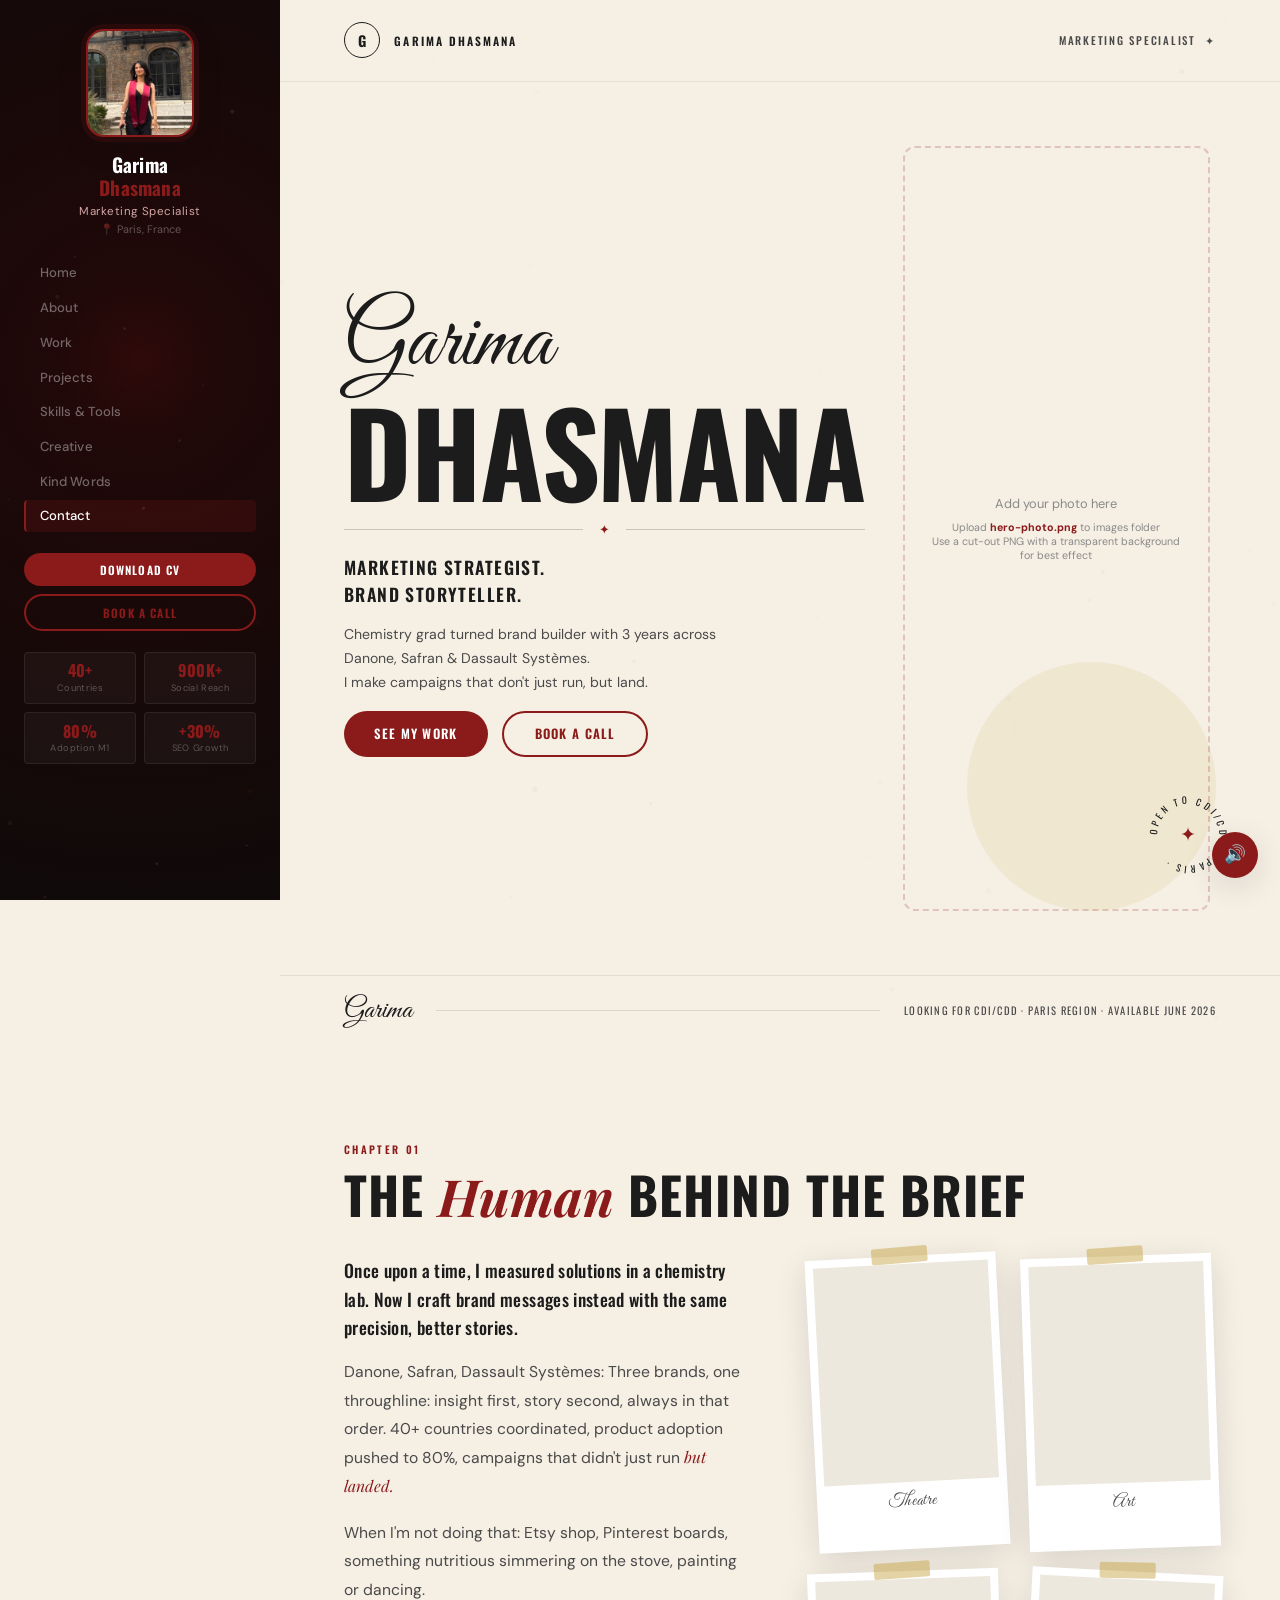
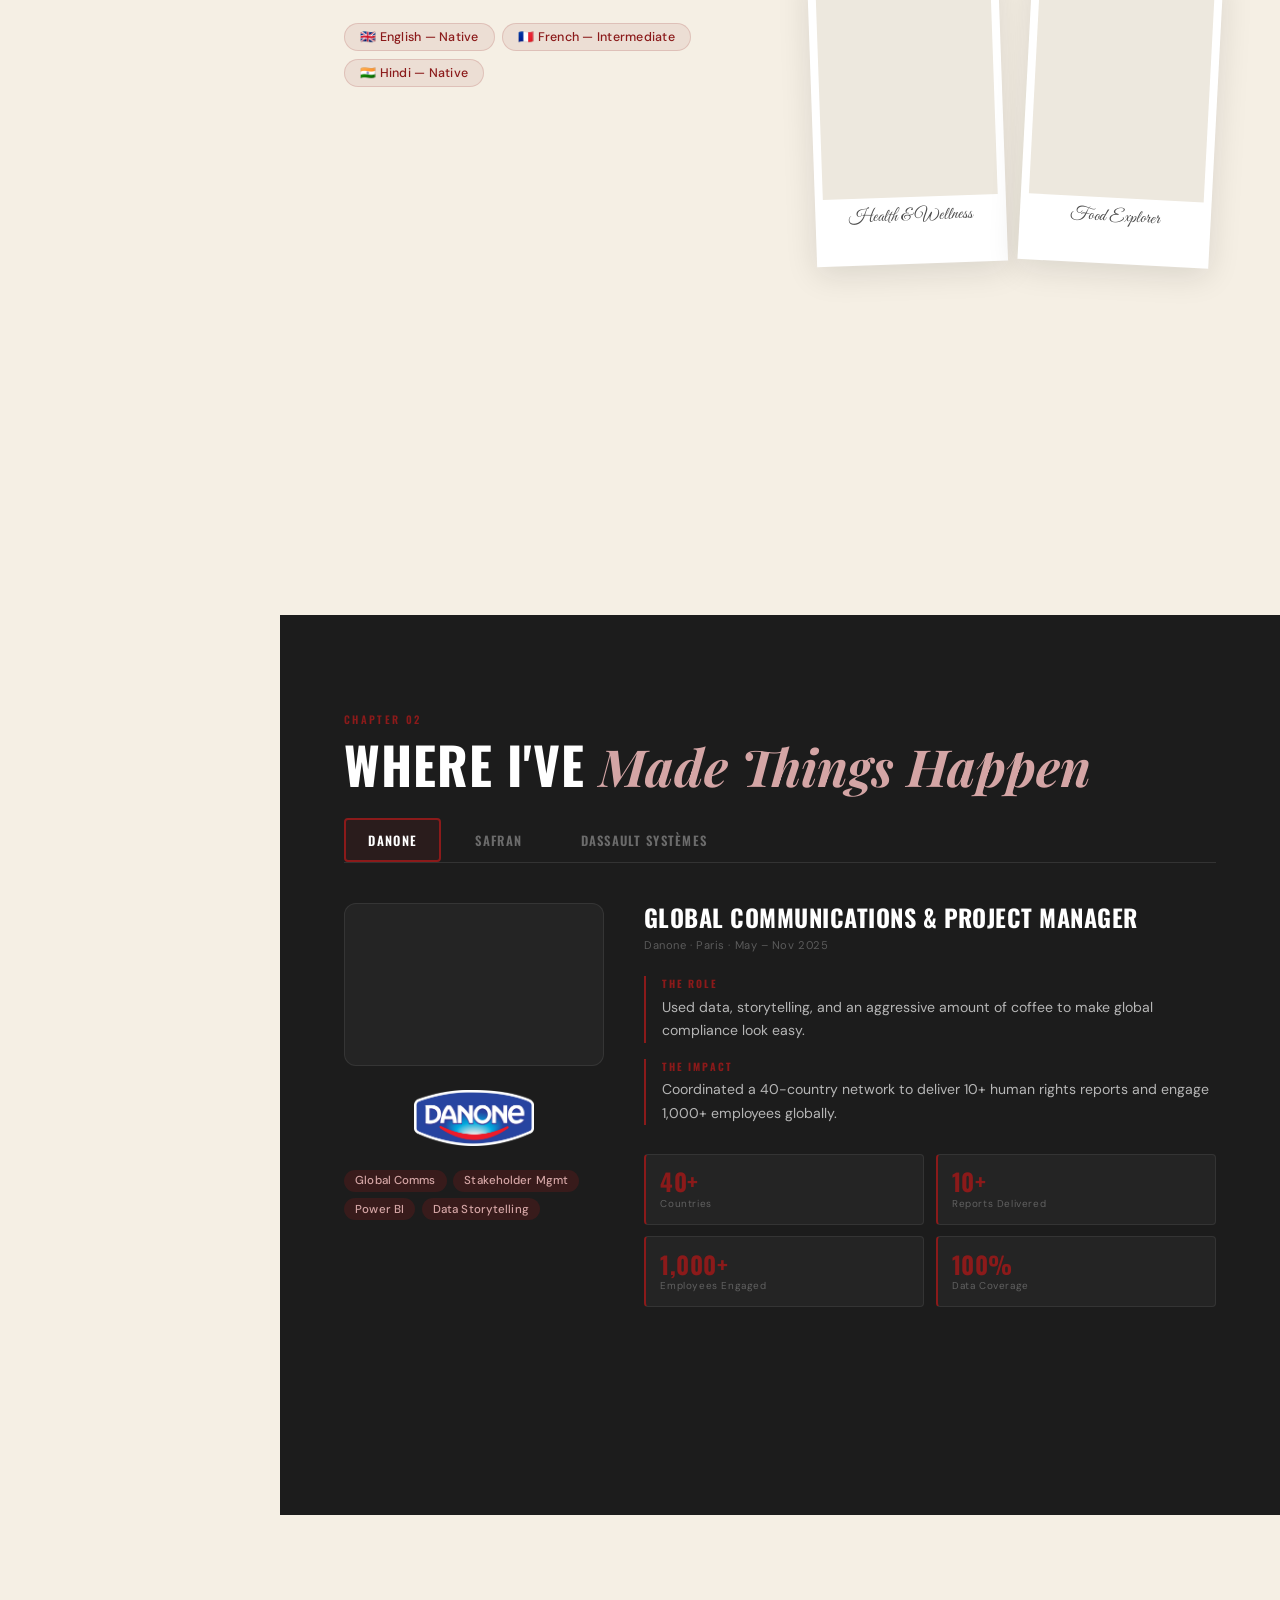
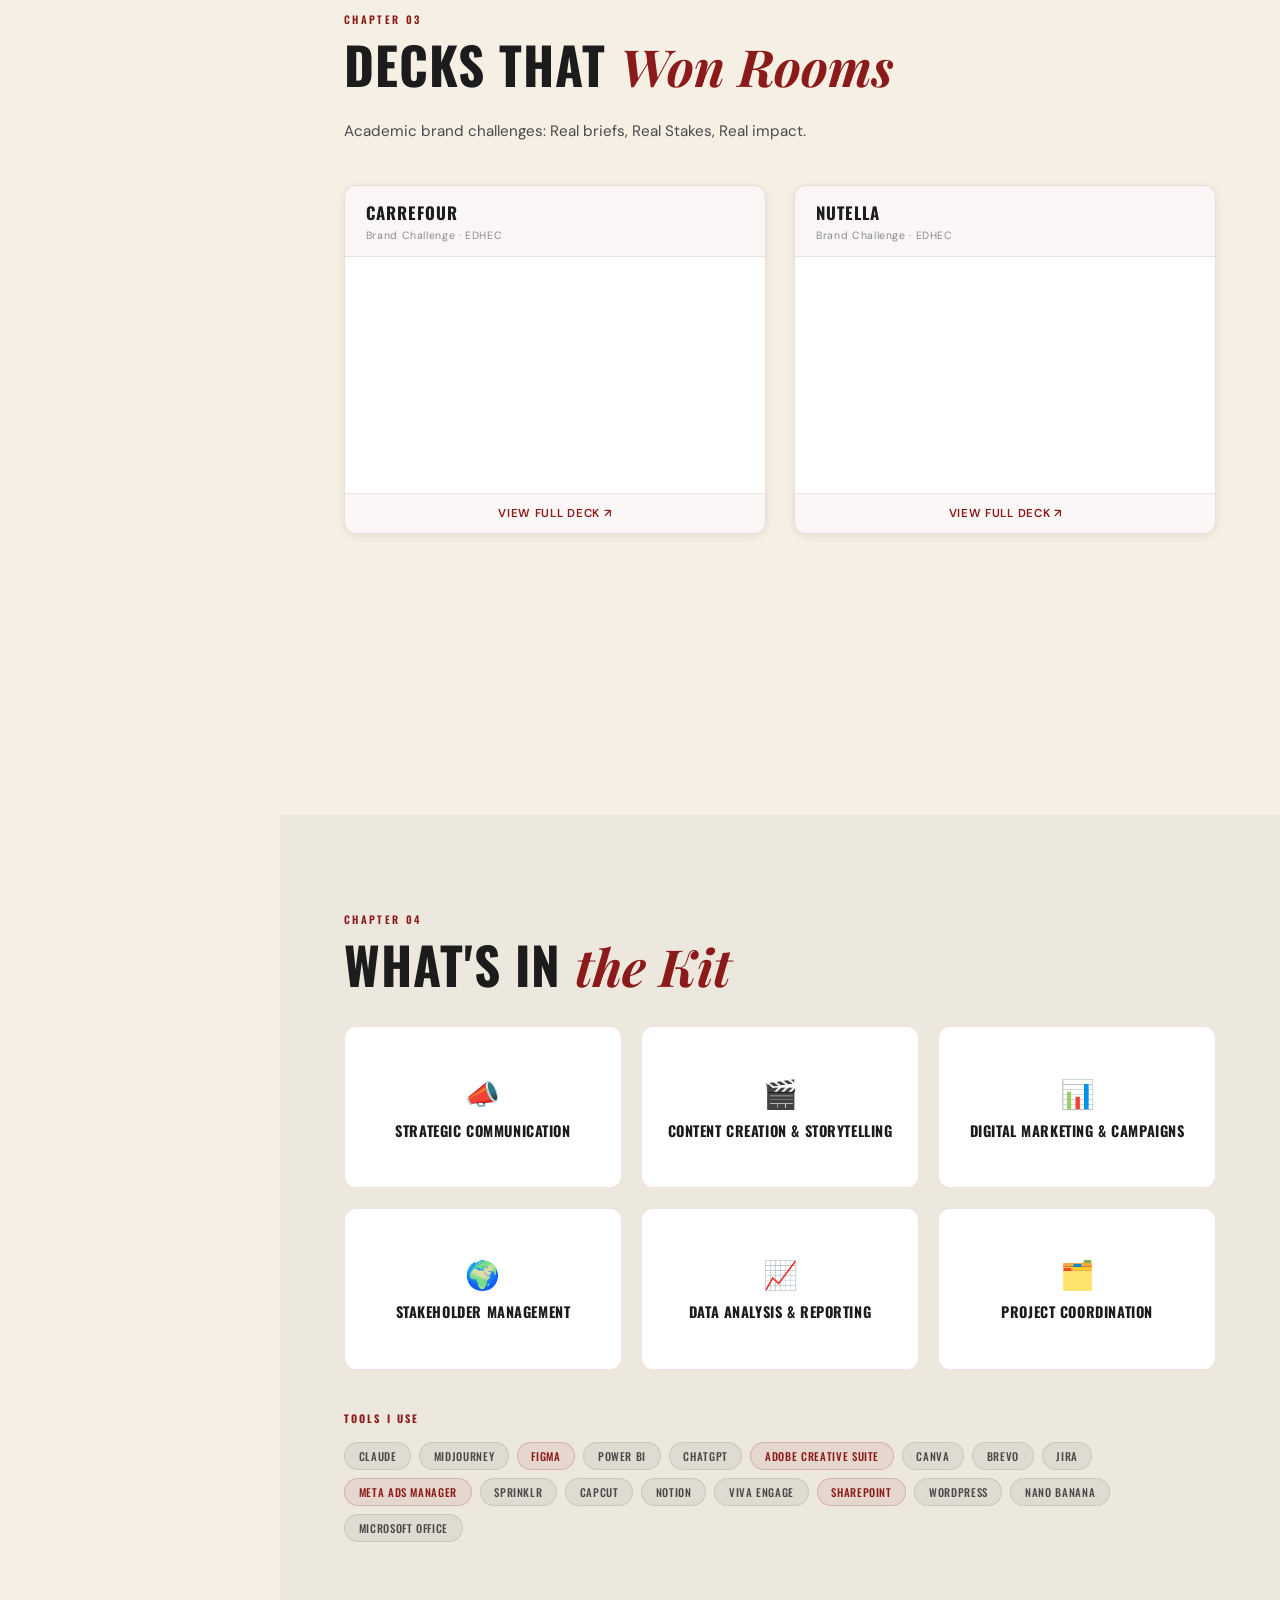
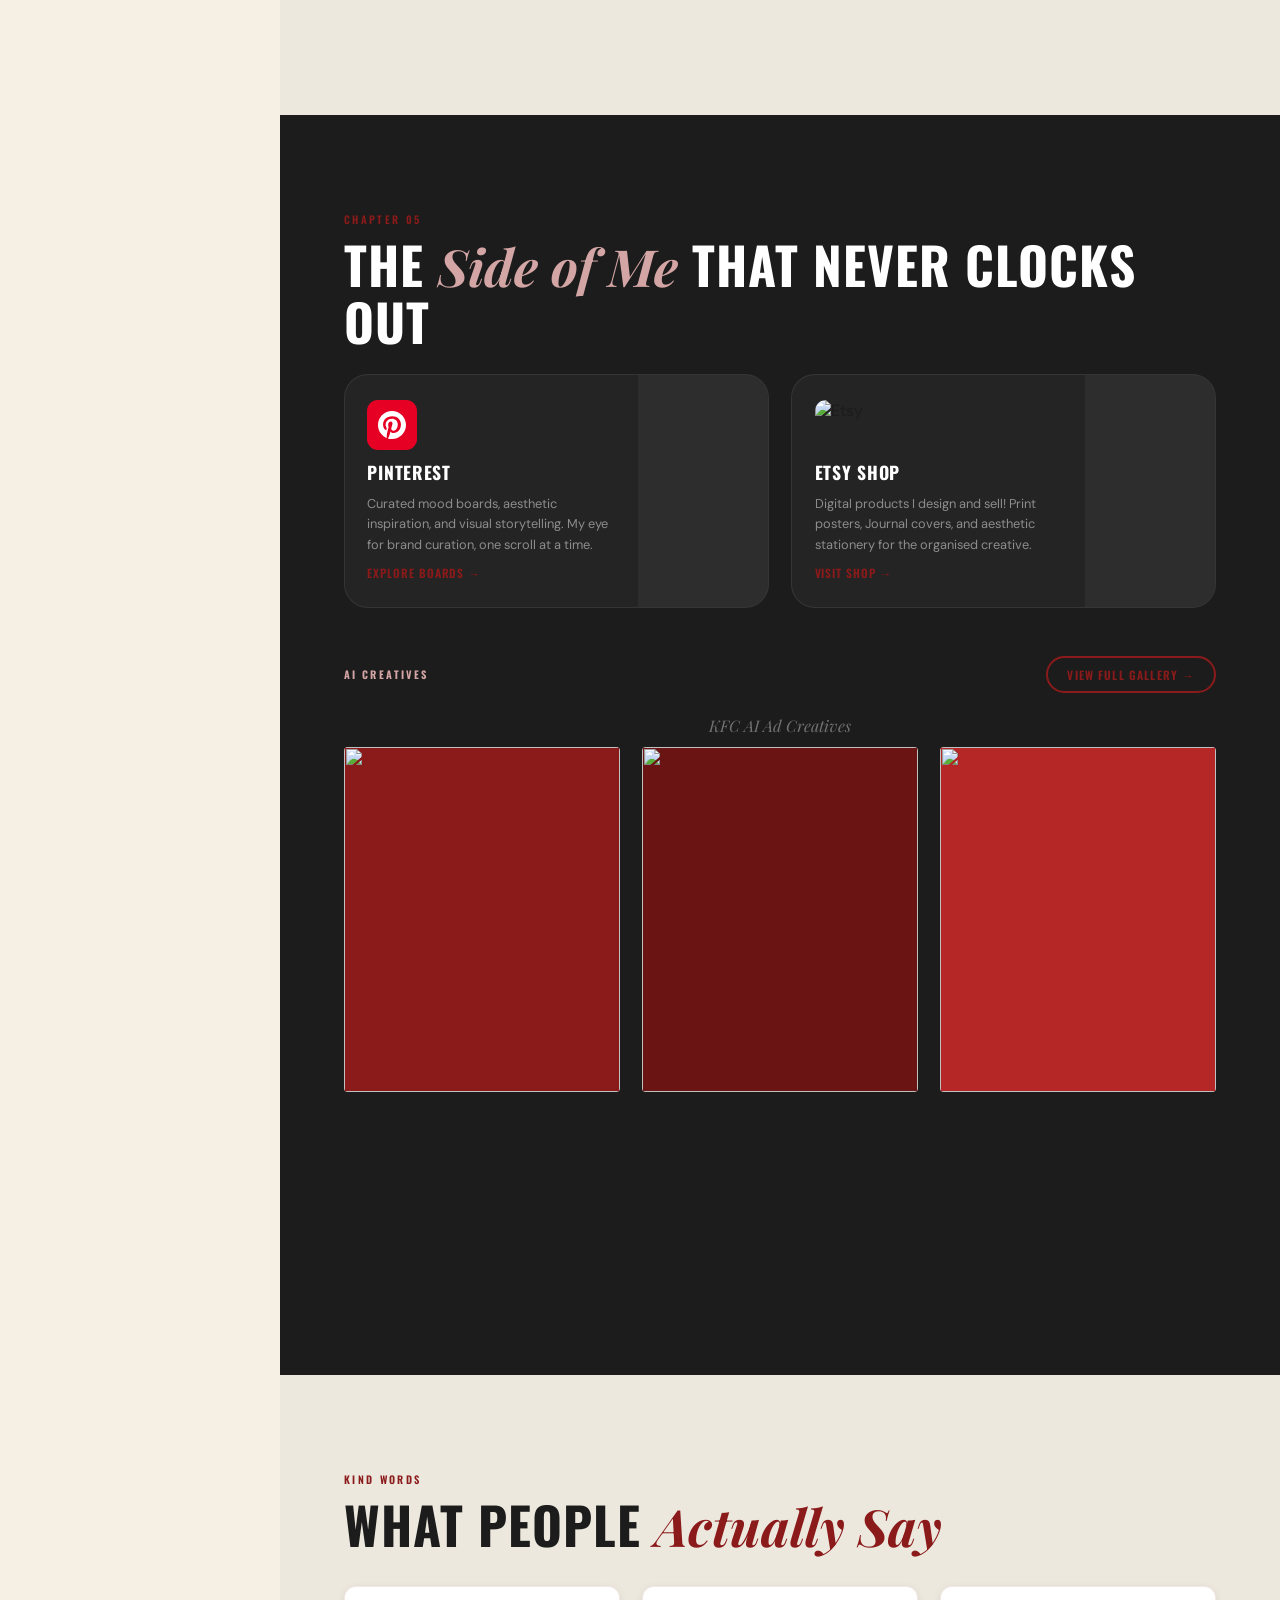
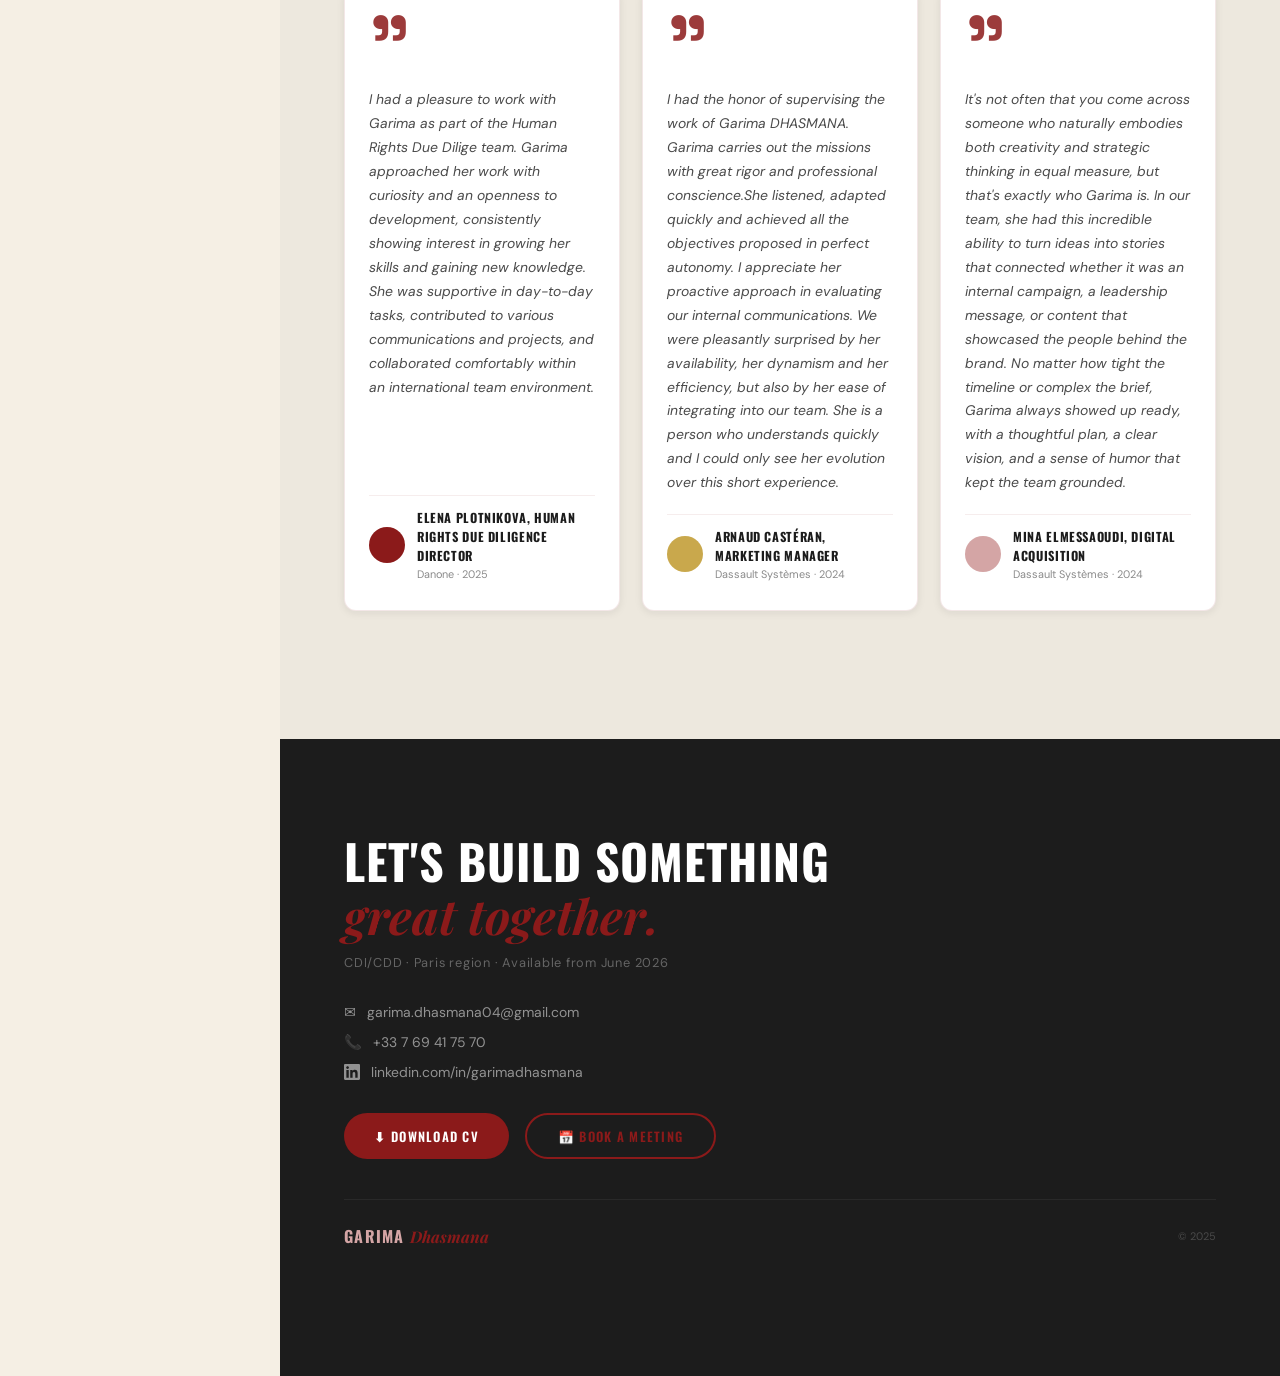
==== commit fd723876: "Add files via upload v2" ====
--- a/index.html
+++ b/index.html
@@ -6,868 +6,523 @@
   <title>Garima Dhasmana — Marketing Specialist</title>
   <link rel="preconnect" href="https://fonts.googleapis.com" />
   <link rel="preconnect" href="https://fonts.gstatic.com" crossorigin />
-  <link href="https://fonts.googleapis.com/css2?family=Playfair+Display:ital,wght@0,400;0,600;0,700;0,900;1,400;1,600&family=DM+Sans:wght@300;400;500;600&family=DM+Serif+Display:ital@0;1&display=swap" rel="stylesheet" />
+  <link href="https://fonts.googleapis.com/css2?family=Oswald:wght@300;400;500;600;700&family=Playfair+Display:ital,wght@0,400;0,700;1,400;1,700&family=Great+Vibes&family=DM+Sans:wght@300;400;500;600&family=Space+Grotesk:wght@400;500;600;700&display=swap" rel="stylesheet" />
   <link rel="stylesheet" href="style.css" />
 </head>
 <body>
 
-  <!-- ============================================================
-       NAV
-  ============================================================ -->
-  <nav class="nav" id="nav">
-    <div class="nav-logo">GD</div>
-    <ul class="nav-links">
-      <li><a href="#about">About</a></li>
-      <li><a href="#experience">Work</a></li>
-      <li><a href="#skills">Skills</a></li>
-      <li><a href="#projects">Projects</a></li>
-      <li><a href="#contact">Contact</a></li>
-    </ul>
-    <a href="GARIMA_DHASMANA_CV.pdf" class="nav-cta" download>Download CV</a>
-    <button class="nav-hamburger" id="hamburger" aria-label="Menu">
-      <span></span><span></span><span></span>
-    </button>
-  </nav>
-
-  <!-- ============================================================
-       HERO
-  ============================================================ -->
-  <section class="hero" id="hero">
-    <!-- Animated background canvas -->
-    <canvas class="hero-canvas" id="heroCanvas"></canvas>
-
-    <div class="hero-content">
-      <!-- Sticker slot top-left -->
-      <div class="sticker sticker-hero-tl" id="sticker-hero-tl">
-        <img src="images/sticker-hero-tl.png" alt="" class="sticker-img" />
-      </div>
-
-      <div class="hero-eyebrow">Marketing Specialist · Paris & India</div>
-      <h1 class="hero-name">
-        <span class="hero-name-first">Garima</span>
-        <span class="hero-name-last">Dhasmana</span>
-      </h1>
-      <p class="hero-tagline">Brand Storyteller · FMCG · Global Campaigns</p>
-
-      <!-- Profile photo -->
-      <div class="hero-photo-wrap">
-        <div class="hero-photo-tape hero-tape-l"></div>
-        <div class="hero-photo-tape hero-tape-r"></div>
-        <img
-          src="images/profile-photo.jpg"
-          alt="Garima Dhasmana"
-          class="hero-photo"
-          onerror="this.style.background='#8B1A1A';this.removeAttribute('src')"
-        />
-      </div>
-
-      <div class="hero-badges">
-        <span class="badge">3 Yrs Experience</span>
-        <span class="badge">FMCG · Aviation · Luxury · Tech</span>
-        <span class="badge">Open to CDI/CDD · June 2026</span>
-      </div>
-
-      <div class="hero-actions">
-        <a href="#experience" class="btn-primary">See My Work</a>
-        <a href="https://calendly.com" target="_blank" class="btn-ghost">Book a Meeting</a>
+<div class="shell">
+
+  <!-- ========== SIDEBAR ========== -->
+  <aside class="sidebar" id="sidebar">
+    <canvas class="sidebar-canvas" id="sidebarCanvas"></canvas>
+    <div class="sidebar-inner">
+      <div class="sidebar-profile">
+        <!-- Rounded SQUARE frame (equal width/height) -->
+        <div class="sidebar-photo-frame">
+          <img src="images/profile-photo.jpg" alt="Garima Dhasmana" class="sidebar-photo"
+            onerror="this.style.background='#8B1A1A';this.removeAttribute('src')" />
+        </div>
+        <div class="sidebar-name">Garima<br><span>Dhasmana</span></div>
+        <div class="sidebar-title">Marketing Specialist</div>
+        <div class="sidebar-location">📍 Paris, France</div>
+      </div>
+
+      <nav class="sidebar-nav">
+        <a href="#hero"         class="snav-link" data-section="hero">Home</a>
+        <a href="#about"        class="snav-link" data-section="about">About</a>
+        <a href="#experience"   class="snav-link" data-section="experience">Work</a>
+        <a href="#projects"     class="snav-link" data-section="projects">Projects</a>
+        <a href="#skills"       class="snav-link" data-section="skills">Skills &amp; Tools</a>
+        <a href="#creative"     class="snav-link" data-section="creative">Creative</a>
+        <a href="#testimonials" class="snav-link" data-section="testimonials">Kind Words</a>
+        <a href="#contact"      class="snav-link" data-section="contact">Contact</a>
+      </nav>
+
+      <div class="sidebar-actions">
+        <a href="GARIMA_DHASMANA_CV.pdf" class="btn-primary btn-sm" download>Download CV</a>
+        <a href="https://calendly.com/garima-dhasmana04/30min" target="_blank" class="btn-ghost btn-sm">Book a Call</a>
+      </div>
+
+      <div class="sidebar-stats">
+        <div class="sstat"><span class="sstat-num">40+</span><span class="sstat-label">Countries</span></div>
+        <div class="sstat"><span class="sstat-num">900K+</span><span class="sstat-label">Social Reach</span></div>
+        <div class="sstat"><span class="sstat-num">80%</span><span class="sstat-label">Adoption M1</span></div>
+        <div class="sstat"><span class="sstat-num">+30%</span><span class="sstat-label">SEO Growth</span></div>
+      </div>
+
+      <div class="sticker sticker-sidebar">
+        <img src="images/sticker-sidebar.png" alt="" class="sticker-img" />
       </div>
     </div>
-
-    <!-- Impact strip -->
-    <div class="impact-strip">
-      <div class="impact-item fade-in-up">
-        <span class="impact-num">40+</span>
-        <span class="impact-label">Countries Coordinated</span>
-      </div>
-      <div class="impact-divider"></div>
-      <div class="impact-item fade-in-up" style="animation-delay:.12s">
-        <span class="impact-num">900K+</span>
-        <span class="impact-label">Social Audience Managed</span>
-      </div>
-      <div class="impact-divider"></div>
-      <div class="impact-item fade-in-up" style="animation-delay:.24s">
-        <span class="impact-num">80%</span>
-        <span class="impact-label">Product Adoption in Month 1</span>
-      </div>
-      <div class="impact-divider"></div>
-      <div class="impact-item fade-in-up" style="animation-delay:.36s">
-        <span class="impact-num">30%</span>
-        <span class="impact-label">SEO Traffic Boost</span>
-      </div>
-      <div class="impact-divider"></div>
-      <div class="impact-item fade-in-up" style="animation-delay:.48s">
-        <span class="impact-num">#1</span>
-        <span class="impact-label">P&G Challenge · 142 Teams</span>
-      </div>
+  </aside>
+
+  <!-- ========== MAIN CONTENT ========== -->
+  <main class="content" id="mainContent">
+
+    <!-- Mobile header -->
+    <header class="mobile-header">
+      <div class="mobile-logo">GD</div>
+      <button class="hamburger" id="hamburger" aria-label="Menu">
+        <span></span><span></span><span></span>
+      </button>
+    </header>
+    <div class="mobile-nav" id="mobileNav">
+      <a href="#hero"         class="snav-link">Home</a>
+      <a href="#about"        class="snav-link">About</a>
+      <a href="#experience"   class="snav-link">Work</a>
+      <a href="#projects"     class="snav-link">Projects</a>
+      <a href="#skills"       class="snav-link">Skills &amp; Tools</a>
+      <a href="#creative"     class="snav-link">Creative</a>
+      <a href="#testimonials" class="snav-link">Kind Words</a>
+      <a href="#contact"      class="snav-link">Contact</a>
     </div>
-  </section>
-
-  <!-- ============================================================
-       ABOUT ME
-  ============================================================ -->
-  <section class="section about-section" id="about">
-    <div class="container about-grid">
-      <div class="about-visual">
-        <div class="polaroid">
-          <div class="polaroid-tape"></div>
-          <img
-            src="images/about-photo.jpg"
-            alt="Garima"
-            class="polaroid-img"
-            onerror="this.style.background='#D4A5A5';this.removeAttribute('src')"
-          />
-          <div class="polaroid-caption">Paris, France ✨</div>
-        </div>
-        <!-- Sticker slot -->
-        <div class="sticker sticker-about" id="sticker-about">
-          <img src="images/sticker-about.png" alt="" class="sticker-img" />
-        </div>
-      </div>
-      <div class="about-text reveal">
-        <div class="section-eyebrow">Who I Am</div>
-        <h2 class="section-title">About <em>Me</em></h2>
-        <p class="about-lead">
-          Chemistry grad turned brand strategist — yes, science girly who can read a data model
-          <em>and</em> write a campaign brief that actually lands.
-        </p>
-        <p>
-          After three years across Danone, Safran, and Dassault Systèmes, I've learned that the
-          best marketing lives at the intersection of rigorous insight and genuine storytelling.
-          I care deeply about the <em>why</em> behind a brand, not just the what.
-        </p>
-        <p>
-          When I'm not coordinating global campaigns across 40+ countries, you'll find me running
-          my Etsy shop, curating my Pinterest boards, cooking something nutritious and beautiful,
-          or deep in a theatre rehearsal. Creativity isn't a switch I turn off.
-        </p>
-        <p>
-          Currently based in Paris, seeking a CDI/CDD role in FMCG or luxury — where brand
-          purpose meets consumer reality.
-        </p>
-        <div class="about-langs">
-          <span class="lang-pill">🇬🇧 English — Advanced</span>
-          <span class="lang-pill">🇫🇷 French — Intermediate</span>
-          <span class="lang-pill">🇮🇳 Hindi — Native</span>
-        </div>
-      </div>
-    </div>
-  </section>
-
-  <!-- ============================================================
-       SECTORS
-  ============================================================ -->
-  <section class="section sectors-section" id="sectors">
-    <div class="container">
-      <div class="section-eyebrow reveal">Industries I Know</div>
-      <h2 class="section-title reveal">Sector <em>Expertise</em></h2>
-      <div class="sectors-grid">
-        <div class="sector-btn reveal" style="animation-delay:.0s">
-          <div class="sector-icon">🛒</div>
-          <div class="sector-name">FMCG</div>
-          <div class="sector-loc">France · India</div>
-        </div>
-        <div class="sector-btn reveal" style="animation-delay:.08s">
-          <div class="sector-icon">✈️</div>
-          <div class="sector-name">Aviation &amp; Aerospace</div>
-          <div class="sector-loc">France</div>
-        </div>
-        <div class="sector-btn reveal" style="animation-delay:.16s">
-          <div class="sector-icon">💎</div>
-          <div class="sector-name">Luxury &amp; Fashion</div>
-          <div class="sector-loc">France</div>
-        </div>
-        <div class="sector-btn reveal" style="animation-delay:.24s">
-          <div class="sector-icon">💻</div>
-          <div class="sector-name">B2B Tech &amp; SaaS</div>
-          <div class="sector-loc">France</div>
-        </div>
-      </div>
-    </div>
-  </section>
-
-  <!-- ============================================================
-       WORK EXPERIENCE — 3-TAB
-  ============================================================ -->
-  <section class="section experience-section" id="experience">
-    <div class="container">
-      <div class="section-eyebrow reveal">Where I've Worked</div>
-      <h2 class="section-title reveal">Work <em>Experience</em></h2>
-
-      <!-- Tab navigation -->
-      <div class="exp-tabs">
-        <button class="exp-tab active" data-tab="danone">
-          <img src="images/logo-danone.png" alt="Danone" class="tab-logo"
-            onerror="this.style.display='none'" />
-          <span>Danone</span>
-        </button>
-        <button class="exp-tab" data-tab="safran">
-          <img src="images/logo-safran.png" alt="Safran" class="tab-logo"
-            onerror="this.style.display='none'" />
-          <span>Safran</span>
-        </button>
-        <button class="exp-tab" data-tab="dassault">
-          <img src="images/logo-dassault.png" alt="Dassault Systèmes" class="tab-logo"
-            onerror="this.style.display='none'" />
-          <span>Dassault Systèmes</span>
-        </button>
-      </div>
-
-      <!-- Tab panels -->
+
+    <!-- ============================================================
+         HERO — ref image 1 layout
+         Big cursive name, cutout photo right, cream bg + particles
+    ============================================================ -->
+    <section class="stack-section hero-section" id="hero">
+      <canvas class="hero-canvas" id="heroCanvas"></canvas>
+
+      <!-- Top bar -->
+      <div class="hero-topbar">
+        <div class="hero-topbar-left">
+          <div class="hero-monogram">G</div>
+          <span class="hero-topbar-name">GARIMA DHASMANA</span>
+        </div>
+        <div class="hero-topbar-right">
+          MARKETING SPECIALIST &nbsp;✦
+        </div>
+      </div>
+
+      <!-- Main content -->
+      <div class="hero-body">
+        <!-- Left — headline + sub -->
+        <div class="hero-left">
+          <!-- Cursive big name like ref image 1 italic title -->
+          <div class="hero-cursive fade-in" style="animation-delay:.2s">Garima</div>
+          <!-- Bold condensed last name -->
+          <h1 class="hero-headline fade-in" style="animation-delay:.35s">DHASMANA</h1>
+
+          <div class="hero-divider fade-in" style="animation-delay:.5s">
+            <span class="hero-diamond">✦</span>
+          </div>
+
+          <p class="hero-tagline fade-in" style="animation-delay:.6s">
+            MARKETING STRATEGIST.<br>
+            BRAND STORYTELLER.<br>
+          </p>
+
+          <p class="hero-sub fade-in" style="animation-delay:.72s">
+            Chemistry grad turned brand builder with 3 years across Danone, Safran &amp; Dassault
+            Systèmes. <br>
+	I make campaigns that don't just run, but land.
+          </p>
+
+          <div class="hero-ctas fade-in" style="animation-delay:.84s">
+            <a href="#about" class="btn-primary">See My Work</a>
+            <a href="https://calendly.com/garima-dhasmana04/30min" target="_blank" class="btn-ghost">Book a Call</a>
+          </div>
+        </div>
+
+        <!-- Right — photo cutout + circle bg (ref image 1) -->
+        <div class="hero-right fade-in" style="animation-delay:.45s">
+          <div class="hero-circle-bg"></div>
+          <div class="hero-photo-wrap">
+            <img
+              src="images/hero-photo.png"
+              alt="Garima Dhasmana"
+              class="hero-photo"
+              onerror="this.style.opacity='0';this.removeAttribute('src')"
+            />
+            <!-- Placeholder shown when no photo yet -->
+            <div class="hero-photo-placeholder">
+              Add your photo here<br>
+              <small>Upload <strong>hero-photo.png</strong> to images folder<br>
+              Use a cut-out PNG with a transparent background for best effect</small>
+            </div>
+          </div>
+          <!-- Available badge like ref image 1 -->
+          <div class="hero-badge-circle">
+            <svg viewBox="0 0 100 100" class="hero-badge-ring">
+              <path id="circlePath" d="M 50,50 m -35,0 a 35,35 0 1,1 70,0 a 35,35 0 1,1 -70,0" />
+              <text font-size="10.5" font-family="Oswald" letter-spacing="3.5" fill="currentColor">
+                <textPath href="#circlePath">OPEN TO CDI/CDD · PARIS ·</textPath>
+              </text>
+            </svg>
+            <div class="hero-badge-icon">✦</div>
+          </div>
+        </div>
+      </div>
+
+      <!-- Bottom signature line -->
+      <div class="hero-signature fade-in" style="animation-delay:1s">
+        <span class="hero-sig-cursive">Garima</span>
+        <span class="hero-sig-line"></span>
+        <span class="hero-sig-role">Looking for CDI/CDD · Paris Region · Available June 2026</span>
+      </div>
+    </section>
+
+    <!-- ============================================================
+         ABOUT — cream bg, text left, 2×2 polaroid grid right
+    ============================================================ -->
+    <section class="stack-section about-section" id="about">
+      <div class="section-label reveal">Chapter 01</div>
+      <h2 class="section-title reveal">The <em>Human</em> Behind the Brief</h2>
+
+      <div class="about-layout">
+        <!-- Text left -->
+        <div class="about-text">
+          <p class="about-lead reveal">
+            Once upon a time, I measured solutions in a chemistry lab. Now I craft brand messages instead with the same precision, better stories.
+          </p>
+          <p class="reveal" style="transition-delay:.08s">
+            Danone, Safran, Dassault Systèmes: Three brands, one throughline: insight first, story second, always in that order. 40+ countries coordinated, product adoption pushed to 80%, campaigns that didn't just run <em>but landed.</em>
+          </p>
+          <p class="reveal" style="transition-delay:.16s">
+            When I'm not doing that: Etsy shop, Pinterest boards, something nutritious simmering on the stove, painting or dancing.
+          </p>
+          <div class="about-langs reveal" style="transition-delay:.24s">
+            <span class="lang-pill">🇬🇧 English — Native</span>
+            <span class="lang-pill">🇫🇷 French — Intermediate</span>
+            <span class="lang-pill">🇮🇳 Hindi — Native</span>
+          </div>
+          <!-- Modeling portfolio sub-page link — currently commented out (invisible).
+               Once modeling.html (or whatever you name the sub-page) is ready,
+               delete the "<!--" above and " "   -->
+          <!--
+          <a href="modeling.html" class="about-modeling-link reveal" style="transition-delay:.3s">I Like To Pose For Fun →</a>
+          -->
+        </div>
+
+        <!-- Right — 2×2 polaroid hobby grid -->
+        <div class="polaroid-grid">
+
+          <div class="polaroid-card pop-in" style="--pop-delay: 0s; --pop-rotate: -3deg">
+            <div class="polaroid-tape"></div>
+            <div class="polaroid-media">
+              <img src="images/hobby-theatre.jpg" alt="Theatre"
+                onerror="this.style.display='none';this.nextElementSibling.style.display='flex'" />
+              <div class="polaroid-placeholder"> <br><small>  <strong> </strong></small></div>
+              <!-- video option: <video src="images/hobby-theatre.mp4" autoplay muted loop playsinline></video> -->
+            </div>
+            <div class="polaroid-label">Theatre</div>
+          </div>
+
+          <div class="polaroid-card pop-in" style="--pop-delay: .2s; --pop-rotate: -2deg">
+            <div class="polaroid-tape"></div>
+            <div class="polaroid-media">
+              <img src="images/hobby-health.jpg" alt="Health &amp; Wellness"
+                onerror="this.style.display='none';this.nextElementSibling.style.display='flex'" />
+              <div class="polaroid-placeholder"> <br><small>  <strong> </strong></small></div>
+            </div>
+            <div class="polaroid-label">Art</div>
+          </div>
+
+          <div class="polaroid-card pop-in" style="--pop-delay: .2s; --pop-rotate: -2deg">
+            <div class="polaroid-tape"></div>
+            <div class="polaroid-media">
+              <img src="images/hobby-art.jpg" alt="Art"
+                onerror="this.style.display='none';this.nextElementSibling.style.display='flex'" />
+              <div class="polaroid-placeholder"> <br><small>  <strong> </strong></small></div>
+            </div>
+            <div class="polaroid-label">Health &amp; Wellness</div>
+          </div>
+
+          <div class="polaroid-card pop-in" style="--pop-delay: .3s; --pop-rotate: 3deg">
+            <div class="polaroid-tape"></div>
+            <div class="polaroid-media">
+              <img src="images/hobby-food.jpg" alt="Food"
+                onerror="this.style.display='none';this.nextElementSibling.style.display='flex'" />
+              <div class="polaroid-placeholder"> <br><small>  <strong> </strong></small></div>
+            </div>
+            <div class="polaroid-label">Food Explorer</div>
+          </div>
+
+        </div><!-- /polaroid-grid -->
+      </div>
+    </section>
+
+    <!-- ============================================================
+         WORK EXPERIENCE
+    ============================================================ -->
+    <section class="stack-section section-dark" id="experience">
+      <div class="section-label reveal">Chapter 02</div>
+      <h2 class="section-title section-title-light reveal">Where I've <em>Made Things Happen</em></h2>
+
+      <div class="exp-tabs reveal">
+        <button class="exp-tab active" data-tab="danone">Danone</button>
+        <button class="exp-tab" data-tab="safran">Safran</button>
+        <button class="exp-tab" data-tab="dassault">Dassault Systèmes</button>
+      </div>
+
       <div class="exp-panels">
-
-        <!-- Danone -->
+        <!-- DANONE -->
         <div class="exp-panel active" id="panel-danone">
-          <div class="exp-panel-inner">
-            <div class="exp-media">
-              <!-- Replace with YouTube embed or company video -->
-              <div class="exp-media-placeholder">
-                <img src="images/logo-danone.png" alt="Danone" class="exp-company-logo"
-                  onerror="this.style.display='none'" />
-                <div class="exp-media-label">Danone</div>
-                <!-- Swap for: <iframe src="https://www.youtube.com/embed/VIDEO_ID" ...></iframe> -->
+          <div class="exp-grid">
+            <div class="exp-media-col">
+              <div class="exp-media-box"><div class="exp-media-hint"><iframe 
+  width="560" 
+  height="315" 
+  src="https://www.youtube.com/embed/9rloy47CS18?start=52" 
+  title="YouTube video player" 
+  frameborder="0" 
+  allow="accelerometer; autoplay; clipboard-write; encrypted-media; gyroscope; picture-in-picture; web-share" 
+  referrerpolicy="strict-origin-when-cross-origin" 
+  loading="lazy"
+  allowfullscreen>
+</iframe></div></div>
+              <div class="exp-logo-slot">
+                <img src="images/logo-danone.png" alt="Danone" class="exp-logo-img"
+                  onerror="this.style.display='none';this.nextElementSibling.style.display='flex'" />
+                <div class="exp-logo-placeholder">LOGO</div>
+              </div>
+              <div class="exp-meta-pills">
+                <span class="skill-tag">Global Comms</span>
+                <span class="skill-tag">Stakeholder Mgmt</span>
+                <span class="skill-tag">Power BI</span>
+                <span class="skill-tag">Data Storytelling</span>
               </div>
             </div>
             <div class="exp-content">
-              <div class="exp-header">
-                <div>
-                  <div class="exp-role">Global Communications &amp; Project Manager</div>
-                  <div class="exp-meta">Danone · Paris, France · May 2025 – Nov 2025</div>
-                </div>
-                <div class="exp-skills-used">
-                  <span class="skill-tag">Stakeholder Mgmt</span>
-                  <span class="skill-tag">Data Analysis</span>
-                  <span class="skill-tag">Storytelling</span>
-                  <span class="skill-tag">Power BI</span>
-                </div>
-              </div>
-              <p class="exp-summary">
-                Led global communications and human rights reporting at one of the world's largest
-                FMCG companies — coordinating a 40-country network and building data-driven
-                dashboards that fed directly into C-suite decisions.
-              </p>
-              <div class="exp-metrics">
-                <div class="metric">
-                  <span class="metric-num">40+</span>
-                  <span class="metric-label">Countries Coordinated</span>
-                </div>
-                <div class="metric">
-                  <span class="metric-num">10+</span>
-                  <span class="metric-label">Human Rights Reports Delivered</span>
-                </div>
-                <div class="metric">
-                  <span class="metric-num">1,000+</span>
-                  <span class="metric-label">Employees Engaged Globally</span>
-                </div>
-                <div class="metric">
-                  <span class="metric-num">100%</span>
-                  <span class="metric-label">Data Coverage Achieved</span>
-                </div>
-              </div>
-              <ul class="exp-bullets">
-                <li>Delivered 10+ human rights reports &amp; dashboards for senior leadership and external stakeholders</li>
-                <li>Extracted and visualized global workforce data using Power BI and Excel into executive-ready decks</li>
-                <li>Created high-impact digital assets (videos, infographics, toolkits) adopted by 40+ markets</li>
-                <li>Led end-to-end global Awards programme, coordinating HR, Finance, IT &amp; Corporate Comms</li>
-                <li>Animated global internal communities, driving engagement among 1,000+ employees</li>
-              </ul>
-            </div>
-          </div>
-        </div>
-
-        <!-- Safran -->
+              <div class="exp-role reveal">Global Communications &amp; Project Manager</div>
+              <div class="exp-meta reveal">Danone · Paris · May – Nov 2025</div>
+              <div class="exp-story reveal">
+                <div class="story-block"><div class="story-label">The Role</div><p>Used data, storytelling, and an aggressive amount of coffee to make global compliance look easy.</p></div>
+                <div class="story-block"><div class="story-label">The Impact</div><p>Coordinated a 40-country network to deliver 10+ human rights reports and engage 1,000+ employees globally.</p></div>
+              </div>
+              <div class="exp-metrics reveal">
+                <div class="metric"><span class="metric-num">40+</span><span class="metric-label">Countries</span></div>
+                <div class="metric"><span class="metric-num">10+</span><span class="metric-label">Reports Delivered</span></div>
+                <div class="metric"><span class="metric-num">1,000+</span><span class="metric-label">Employees Engaged</span></div>
+                <div class="metric"><span class="metric-num">100%</span><span class="metric-label">Data Coverage</span></div>
+              </div>
+            </div>
+          </div>
+        </div>
+        <!-- SAFRAN -->
         <div class="exp-panel" id="panel-safran">
-          <div class="exp-panel-inner">
-            <div class="exp-media">
-              <div class="exp-media-placeholder">
-                <img src="images/logo-safran.png" alt="Safran" class="exp-company-logo"
-                  onerror="this.style.display='none'" />
-                <div class="exp-media-label">Safran</div>
+          <div class="exp-grid">
+            <div class="exp-media-col">
+              <div class="exp-media-box"><div class="exp-media-hint"><iframe 
+  width="560" 
+  height="315" 
+  src="https://www.youtube.com/embed/paL1ZF3eMso?start=82" 
+  title="YouTube video player" 
+  frameborder="0" 
+  allow="accelerometer; autoplay; clipboard-write; encrypted-media; gyroscope; picture-in-picture; web-share" 
+  referrerpolicy="strict-origin-when-cross-origin" 
+  loading="lazy"
+  allowfullscreen>
+</iframe></div></div>
+              <div class="exp-logo-slot">
+                <img src="images/logo-safran.png" alt="Safran" class="exp-logo-img"
+                  onerror="this.style.display='none';this.nextElementSibling.style.display='flex'" />
+                <div class="exp-logo-placeholder">LOGO</div>
+              </div>
+              <div class="exp-meta-pills">
+                <span class="skill-tag">Product Marketing</span>
+                <span class="skill-tag">GTM Strategy</span>
+                <span class="skill-tag">UX Copywriting</span>
+                <span class="skill-tag">Events</span>
               </div>
             </div>
             <div class="exp-content">
-              <div class="exp-header">
-                <div>
-                  <div class="exp-role">Product Marketing Specialist</div>
-                  <div class="exp-meta">Safran · Paris, France · May 2024 – Aug 2024</div>
-                </div>
-                <div class="exp-skills-used">
-                  <span class="skill-tag">Product Marketing</span>
-                  <span class="skill-tag">GTM Strategy</span>
-                  <span class="skill-tag">UX Copywriting</span>
-                  <span class="skill-tag">Event Management</span>
-                </div>
-              </div>
-              <p class="exp-summary">
-                Owned the go-to-market strategy and user adoption campaign for a new internal
-                infrastructure portal — taking it from launch to 80% adoption in a single month
-                through targeted messaging, UX improvements, and stakeholder events.
-              </p>
-              <div class="exp-metrics">
-                <div class="metric">
-                  <span class="metric-num">80%</span>
-                  <span class="metric-label">Product Adoption — Month 1</span>
-                </div>
-                <div class="metric">
-                  <span class="metric-num">35%</span>
-                  <span class="metric-label">Reduction in Data Retrieval Time</span>
-                </div>
-                <div class="metric">
-                  <span class="metric-num">200+</span>
-                  <span class="metric-label">Professionals at Stakeholder Events</span>
-                </div>
-                <div class="metric">
-                  <span class="metric-num">85%</span>
-                  <span class="metric-label">Event Satisfaction Rate</span>
-                </div>
-              </div>
-              <ul class="exp-bullets">
-                <li>Led GTM and user adoption strategy for internal portal improving cross-department collaboration</li>
-                <li>Drove product adoption to 80% in the first month via content, UX improvements &amp; user messaging</li>
-                <li>Developed and implemented crisis communication strategies with 100% resolution rate</li>
-                <li>Organised promotional events for 200+ industry professionals (85% satisfaction)</li>
-              </ul>
-            </div>
-          </div>
-        </div>
-
-        <!-- Dassault Systèmes -->
+              <div class="exp-role reveal">Product Marketing Specialist</div>
+              <div class="exp-meta reveal">Safran · Paris · May – Aug 2024</div>
+              <div class="exp-story reveal">
+                <div class="story-block"><div class="story-label">The Role</div><p>Convinced hundreds of busy aerospace professionals to use a new internal portal and somehow got them to enjoy it.</p></div>
+                <div class="story-block"><div class="story-label">The Impact</div><p>Dragged user adoption to 80% in month one, slashed data retrieval times by 35%, and hosted events for 200+ pros.</p></div>
+              </div>
+              <div class="exp-metrics reveal">
+                <div class="metric"><span class="metric-num">80%</span><span class="metric-label">Adoption — Month 1</span></div>
+                <div class="metric"><span class="metric-num">-35%</span><span class="metric-label">Data Retrieval Time</span></div>
+                <div class="metric"><span class="metric-num">200+</span><span class="metric-label">Event Professionals</span></div>
+                <div class="metric"><span class="metric-num">85%</span><span class="metric-label">Satisfaction Rate</span></div>
+              </div>
+            </div>
+          </div>
+        </div>
+        <!-- DASSAULT -->
         <div class="exp-panel" id="panel-dassault">
-          <div class="exp-panel-inner">
-            <div class="exp-media">
-              <div class="exp-media-placeholder">
-                <img src="images/logo-dassault.png" alt="Dassault Systèmes" class="exp-company-logo"
-                  onerror="this.style.display='none'" />
-                <div class="exp-media-label">Dassault Systèmes</div>
+          <div class="exp-grid">
+            <div class="exp-media-col">
+              <div class="exp-media-box"><div class="exp-media-hint"><iframe 
+            width="560" 
+            height="315" 
+            src="https://www.youtube.com/embed/Ch4WLv3w6gM?start=76" 
+            title="YouTube video player" 
+            frameborder="0" 
+            allow="accelerometer; autoplay; clipboard-write; encrypted-media; gyroscope; picture-in-picture; web-share" 
+            referrerpolicy="strict-origin-when-cross-origin" 
+            loading="lazy"
+            allowfullscreen>
+          </iframe></div></div>
+              <div class="exp-logo-slot">
+                <img src="images/logo-dassault.png" alt="Dassault" class="exp-logo-img"
+                  onerror="this.style.display='none';this.nextElementSibling.style.display='flex'" />
+                <div class="exp-logo-placeholder">LOGO</div>
+              </div>
+              <div class="exp-meta-pills">
+                <span class="skill-tag">B2B Campaigns</span>
+                <span class="skill-tag">Social Media</span>
+                <span class="skill-tag">SEO</span>
+                <span class="skill-tag">Meta Ads</span>
+                <span class="skill-tag">Sprinklr</span>
               </div>
             </div>
             <div class="exp-content">
-              <div class="exp-header">
-                <div>
-                  <div class="exp-role">Marketing &amp; Brand Communications Specialist</div>
-                  <div class="exp-meta">Dassault Systèmes · Vélizy-Villacoublay · Nov 2023 – Apr 2024</div>
-                </div>
-                <div class="exp-skills-used">
-                  <span class="skill-tag">B2B Campaigns</span>
-                  <span class="skill-tag">Social Media</span>
-                  <span class="skill-tag">SEO</span>
-                  <span class="skill-tag">Meta Ads</span>
-                  <span class="skill-tag">Sprinklr</span>
-                </div>
-              </div>
-              <p class="exp-summary">
-                Created digital campaigns for Airbus and BMW, managed a 900K+ social audience,
-                and drove a 30% SEO boost — all while producing 360° content across video,
-                white papers, and paid channels.
-              </p>
-              <div class="exp-metrics">
-                <div class="metric">
-                  <span class="metric-num">900K+</span>
-                  <span class="metric-label">Social Audience Managed</span>
-                </div>
-                <div class="metric">
-                  <span class="metric-num">+30%</span>
-                  <span class="metric-label">SEO Traffic Growth</span>
-                </div>
-                <div class="metric">
-                  <span class="metric-num">+25%</span>
-                  <span class="metric-label">Operational Efficiency Gain</span>
-                </div>
-                <div class="metric">
-                  <span class="metric-num">6+</span>
-                  <span class="metric-label">Departments Partnered</span>
-                </div>
-              </div>
-              <ul class="exp-bullets">
-                <li>Created B2B digital campaigns for Airbus, Boeing, and BMW across social, newsletters, and blogs</li>
-                <li>Produced 360° campaigns — videos, tutorials, white papers, toolkits — aligned with brand goals</li>
-                <li>Supported paid content strategy using Meta Ads Manager and Sprinklr</li>
-                <li>Optimised SEO, boosting web traffic by 30% and improving performance across channels</li>
-              </ul>
-            </div>
-          </div>
-        </div>
-
-      </div><!-- /exp-panels -->
-    </div>
-  </section>
-
-  <!-- ============================================================
-       SKILLS
-  ============================================================ -->
-  <section class="section skills-section" id="skills">
-    <div class="container">
-      <div class="section-eyebrow reveal">What I Bring</div>
-      <h2 class="section-title reveal">Core <em>Skills</em></h2>
-      <div class="skills-grid">
-
-        <div class="skill-card reveal" tabindex="0">
-          <div class="skill-front">
-            <div class="skill-icon">📣</div>
-            <div class="skill-name">Strategic Communication</div>
-          </div>
-          <div class="skill-back">
-            <div class="skill-example">
-              Led communications for 1,000+ employees across 40+ countries at Danone —
-              building executive dashboards and stakeholder narratives for global human rights
-              reporting.
-            </div>
-          </div>
-        </div>
-
-        <div class="skill-card reveal" style="animation-delay:.08s" tabindex="0">
-          <div class="skill-front">
-            <div class="skill-icon">🎬</div>
-            <div class="skill-name">Content Creation &amp; Storytelling</div>
-          </div>
-          <div class="skill-back">
-            <div class="skill-example">
-              Produced 360° content — videos, white papers, toolkits, infographics — for
-              Airbus, BMW, and Boeing at Dassault Systèmes. Adopted by 40+ global markets.
-            </div>
-          </div>
-        </div>
-
-        <div class="skill-card reveal" style="animation-delay:.16s" tabindex="0">
-          <div class="skill-front">
-            <div class="skill-icon">📊</div>
-            <div class="skill-name">Digital Marketing &amp; Campaign Execution</div>
-          </div>
-          <div class="skill-back">
-            <div class="skill-example">
-              Managed paid + organic strategy via Meta Ads Manager &amp; Sprinklr for a 900K+
-              social audience. SEO optimisation drove a 30% traffic uplift at Dassault.
-            </div>
-          </div>
-        </div>
-
-        <div class="skill-card reveal" style="animation-delay:.0s" tabindex="0">
-          <div class="skill-front">
-            <div class="skill-icon">🌍</div>
-            <div class="skill-name">Stakeholder Management</div>
-          </div>
-          <div class="skill-back">
-            <div class="skill-example">
-              Coordinated a network of 40+ countries for Danone's global data programme —
-              aligning HR, Finance, IT, and Corporate Comms with zero gaps in coverage.
-            </div>
-          </div>
-        </div>
-
-        <div class="skill-card reveal" style="animation-delay:.08s" tabindex="0">
-          <div class="skill-front">
-            <div class="skill-icon">📈</div>
-            <div class="skill-name">Data Analysis &amp; Performance Tracking</div>
-          </div>
-          <div class="skill-back">
-            <div class="skill-example">
-              Transformed complex global workforce datasets into Power BI and Excel dashboards
-              used by Danone's C-suite for ESG and human rights decision-making.
-            </div>
-          </div>
-        </div>
-
-        <div class="skill-card reveal" style="animation-delay:.16s" tabindex="0">
-          <div class="skill-front">
-            <div class="skill-icon">🗂️</div>
-            <div class="skill-name">Project Coordination</div>
-          </div>
-          <div class="skill-back">
-            <div class="skill-example">
-              Delivered Safran's internal portal GTM from zero to 80% adoption in 30 days —
-              coordinating UX, content, and training simultaneously across departments.
-            </div>
-          </div>
-        </div>
-
-      </div>
-    </div>
-  </section>
-
-  <!-- ============================================================
-       INTERESTS
-  ============================================================ -->
-  <section class="section interests-section" id="interests">
-    <div class="container">
-      <div class="section-eyebrow reveal">Beyond Work</div>
-      <h2 class="section-title reveal">What <em>Drives Me</em></h2>
-      <div class="interests-grid">
-
-        <div class="interest-tile reveal" tabindex="0">
-          <div class="interest-icon">🎭</div>
-          <div class="interest-name">Theatre</div>
-          <div class="interest-text">
-            Trained actor and performance lover — theatre taught me to read a room,
-            command attention, and tell stories that move people.
-          </div>
-          <!-- Replace with image/video: <img src="images/interest-theatre.jpg" alt="Theatre" /> -->
-        </div>
-
-        <div class="interest-tile reveal" style="animation-delay:.07s" tabindex="0">
-          <div class="interest-icon">🥗</div>
-          <div class="interest-name">Nutritious Cooking</div>
-          <div class="interest-text">
-            Food is science and art. I geek out over macros, fermentation,
-            and making healthy food genuinely beautiful.
-          </div>
-        </div>
-
-        <div class="interest-tile reveal" style="animation-delay:.14s" tabindex="0">
-          <div class="interest-icon">🍜</div>
-          <div class="interest-name">Culinary Explorer</div>
-          <div class="interest-text">
-            Certified foodie. From Parisian bistros to Delhi street food —
-            I eat with curiosity and document with joy.
-          </div>
-        </div>
-
-        <div class="interest-tile reveal" style="animation-delay:.21s" tabindex="0">
-          <div class="interest-icon">💃</div>
-          <div class="interest-name">Dance</div>
-          <div class="interest-text">
-            Classical Indian + contemporary. Dance is how I process ideas
-            and reconnect with creativity when work gets heavy.
-          </div>
-        </div>
-
-        <div class="interest-tile reveal" style="animation-delay:.28s" tabindex="0">
-          <div class="interest-icon">🧘</div>
-          <div class="interest-name">Yoga &amp; Pilates</div>
-          <div class="interest-text">
-            Daily practice. Strength, stillness, and the discipline to show
-            up — on the mat and in the office.
-          </div>
-        </div>
-
-        <div class="interest-tile reveal" style="animation-delay:.35s" tabindex="0">
-          <div class="interest-icon">💪</div>
-          <div class="interest-name">Health &amp; Wellness</div>
-          <div class="interest-text">
-            Holistic wellbeing advocate — sleep, nutrition, movement, and
-            mental clarity are non-negotiables for peak performance.
-          </div>
-        </div>
-
-        <div class="interest-tile reveal" style="animation-delay:.42s" tabindex="0">
-          <div class="interest-icon">🌏</div>
-          <div class="interest-name">Geopolitics</div>
-          <div class="interest-text">
-            Obsessed with global power dynamics, trade policy, and how
-            macro trends shape the brands and markets I work in.
-          </div>
-        </div>
-
-      </div>
-    </div>
-  </section>
-
-  <!-- ============================================================
-       PROJECTS — AI CREATIVES
-  ============================================================ -->
-  <section class="section projects-section" id="projects">
-    <div class="container">
-      <div class="section-eyebrow reveal">Creative Work</div>
-      <h2 class="section-title reveal">AI <em>Creatives</em></h2>
+              <div class="exp-role reveal">Marketing &amp; Brand Communications Specialist</div>
+              <div class="exp-meta reveal">Dassault Systèmes · Vélizy · Nov 2023 – Apr 2024</div>
+              <div class="exp-story reveal">
+                <div class="story-block"><div class="story-label">The Role</div><p>Managed a social media army bigger than San Francisco (900K+) while making sure aviation and automotive giants thought we were cool.</p></div>
+                <div class="story-block"><div class="story-label">The Impact</div><p>Boosted SEO web traffic by 30% and rallied 6+ departments to increase operational efficiency by 25%.</p></div>
+              </div>
+              <div class="exp-metrics reveal">
+                <div class="metric"><span class="metric-num">900K+</span><span class="metric-label">Social Audience</span></div>
+                <div class="metric"><span class="metric-num">+30%</span><span class="metric-label">SEO Traffic</span></div>
+                <div class="metric"><span class="metric-num">+25%</span><span class="metric-label">Efficiency Gain</span></div>
+                <div class="metric"><span class="metric-num">6+</span><span class="metric-label">Departments</span></div>
+              </div>
+            </div>
+          </div>
+        </div>
+      </div>
+    </section>
+
+    <!-- ============================================================
+         PROJECTS
+    ============================================================ -->
+    <section class="stack-section section-cream" id="projects">
+      <div class="section-label reveal">Chapter 03</div>
+      <h2 class="section-title reveal">Decks That <em>Won Rooms</em></h2>
       <p class="section-intro reveal">
-        A selection of AI-generated brand creatives, motion concepts, and visual campaigns
-        built using Midjourney, Claude, and the Adobe suite.
-      </p>
-      <a href="ai-creatives.html" class="btn-primary reveal">View Full Gallery →</a>
-
-      <!-- Preview strip -->
-      <div class="creatives-preview reveal">
-        <div class="creative-thumb">
-          <img src="images/ai-creative-1.jpg" alt="AI Creative 1"
-            onerror="this.style.background='#8B1A1A';this.removeAttribute('src')" />
-        </div>
-        <div class="creative-thumb">
-          <img src="images/ai-creative-2.jpg" alt="AI Creative 2"
-            onerror="this.style.background='#C9A84C';this.removeAttribute('src')" />
-        </div>
-        <div class="creative-thumb">
-          <img src="images/ai-creative-3.jpg" alt="AI Creative 3"
-            onerror="this.style.background='#D4A5A5';this.removeAttribute('src')" />
-        </div>
-        <div class="creative-thumb">
-          <img src="images/ai-creative-4.jpg" alt="AI Creative 4"
-            onerror="this.style.background='#1C1C1C';this.removeAttribute('src')" />
-        </div>
-        <div class="creative-thumb">
-          <img src="images/ai-creative-5.jpg" alt="AI Creative 5"
-            onerror="this.style.background='#8B1A1A';this.removeAttribute('src')" />
-        </div>
-        <div class="creative-thumb">
-          <img src="images/ai-creative-6.jpg" alt="AI Creative 6"
-            onerror="this.style.background='#D4A5A5';this.removeAttribute('src')" />
-        </div>
-      </div>
-    </div>
-  </section>
-
-  <!-- ============================================================
-       COLLEGE PROJECTS / DECKS
-  ============================================================ -->
-  <section class="section decks-section" id="decks">
-    <div class="container">
-      <div class="section-eyebrow reveal">Academic Work</div>
-      <h2 class="section-title reveal">Case Studies &amp; <em>Decks</em></h2>
-      <p class="section-intro reveal">
-        Business challenge presentations and strategic marketing decks from EDHEC — built for
-        LVMH, P&amp;G, and more.
+        Academic brand challenges: Real briefs, Real Stakes, Real impact.<br>
+        <span class="how-to-note"> </span>
       </p>
       <div class="decks-grid">
-        <!-- Deck 1 — replace src with your Google Slides / Canva embed URL -->
         <div class="deck-card reveal">
-          <div class="deck-label">LVMH Rental Prototype · 2023</div>
+          <div class="deck-header"><div class="deck-brand">Carrefour</div><div class="deck-type">Brand Challenge · EDHEC</div></div>
           <div class="deck-embed-wrap">
-            <iframe
-              src="https://docs.google.com/presentation/d/YOUR_DECK_ID/embed?start=false&loop=false&delayms=3000"
-              frameborder="0"
-              allowfullscreen
-              class="deck-iframe"
-              title="LVMH Deck"
-            ></iframe>
-            <!-- Placeholder shown until you add the real link -->
-            <div class="deck-placeholder">
-              <span>📄</span>
-              <p>Replace the iframe src with your Google Slides embed link</p>
-            </div>
-          </div>
-        </div>
-        <!-- Deck 2 -->
-        <div class="deck-card reveal" style="animation-delay:.1s">
-          <div class="deck-label">P&amp;G La Recette · #1 / 142 Teams · 2023</div>
+            <iframe src="https://docs.google.com/presentation/d/e/2PACX-1vQ4GuR6647sxb1DglAwfNEaFxg7AOcKzvYmypQeAqWQejLUltKLjh4baWVcnqXIz2cc6D3L2VpnAMwZ/embed?start=false&loop=false&delayms=3000" frameborder="0" allowfullscreen class="deck-iframe" title="Carrefour"></iframe>
+            <div class="deck-placeholder"><span>📊</span><p>Paste your Google Slides embed URL for Carrefour deck</p><small>File → Share → Publish to web → Embed → copy src URL</small></div>
+          </div>
+          <a href="https://docs.google.com/presentation/d/e/2PACX-1vQ4GuR6647sxb1DglAwfNEaFxg7AOcKzvYmypQeAqWQejLUltKLjh4baWVcnqXIz2cc6D3L2VpnAMwZ/pub" target="_blank" rel="noopener" class="deck-link">View Full Deck ↗</a>
+        </div>
+        <div class="deck-card reveal" style="transition-delay:.1s">
+          <div class="deck-header"><div class="deck-brand">Nutella</div><div class="deck-type">Brand Challenge · EDHEC</div></div>
           <div class="deck-embed-wrap">
-            <iframe
-              src="https://docs.google.com/presentation/d/YOUR_DECK_ID_2/embed?start=false&loop=false&delayms=3000"
-              frameborder="0"
-              allowfullscreen
-              class="deck-iframe"
-              title="P&G Deck"
-            ></iframe>
-            <div class="deck-placeholder">
-              <span>📄</span>
-              <p>Replace the iframe src with your Google Slides embed link</p>
-            </div>
-          </div>
-        </div>
-      </div>
-    </div>
-  </section>
-
-  <!-- ============================================================
-       PINTEREST + ETSY
-  ============================================================ -->
-  <section class="section shop-section" id="shop">
-    <div class="container">
-      <div class="section-eyebrow reveal">Side Projects</div>
-      <h2 class="section-title reveal">Creative <em>Ventures</em></h2>
+            <iframe src="https://docs.google.com/presentation/d/e/2PACX-1vRtTC8pt7LMc6_KPz4kpA7QL6XD9hyP5owNmvc_d7TpUaWDCW_sj6xTy_UE0d5Vra8d8fEbeVfOXdW7/pubembed?start=false&loop=false&delayms=3000" frameborder="0" allowfullscreen class="deck-iframe" title="Nutella"></iframe>
+            <div class="deck-placeholder"><span>📊</span><p>Paste your Google Slides embed URL for Nutella deck</p><small>File → Share → Publish to web → Embed → copy src URL</small></div>
+          </div>
+          <a href="https://docs.google.com/presentation/d/e/2PACX-1vRtTC8pt7LMc6_KPz4kpA7QL6XD9hyP5owNmvc_d7TpUaWDCW_sj6xTy_UE0d5Vra8d8fEbeVfOXdW7/pub" target="_blank" rel="noopener" class="deck-link">View Full Deck ↗</a>
+        </div>
+      </div>
+    </section>
+
+    <!-- ============================================================
+         SKILLS & TOOLS
+    ============================================================ -->
+    <section class="stack-section section-ivory" id="skills">
+      <div class="section-label reveal">Chapter 04</div>
+      <h2 class="section-title reveal">What's in <em>the Kit</em></h2>
+      <div class="skills-grid">
+        <div class="skill-card reveal" tabindex="0"><div class="skill-front"><div class="skill-icon">📣</div><div class="skill-name">Strategic Communication</div></div><div class="skill-back"><div class="skill-example">Led comms for 1,000+ employees across 40+ countries at Danone ( executive dashboards, stakeholder narratives, ESG reporting ).</div></div></div>
+        <div class="skill-card reveal" style="transition-delay:.07s" tabindex="0"><div class="skill-front"><div class="skill-icon">🎬</div><div class="skill-name">Content Creation &amp; Storytelling</div></div><div class="skill-back"><div class="skill-example">360° content ( videos, white papers, toolkits, infographics ) for Airbus, BMW, and Boeing. Adopted by 40+ global markets.</div></div></div>
+        <div class="skill-card reveal" style="transition-delay:.14s" tabindex="0"><div class="skill-front"><div class="skill-icon">📊</div><div class="skill-name">Digital Marketing &amp; Campaigns</div></div><div class="skill-back"><div class="skill-example">Paid + organic via Meta Ads Manager &amp; Sprinklr. 900K+ audience. SEO → +30% traffic at Dassault.</div></div></div>
+        <div class="skill-card reveal" style="transition-delay:.07s" tabindex="0"><div class="skill-front"><div class="skill-icon">🌍</div><div class="skill-name">Stakeholder Management</div></div><div class="skill-back"><div class="skill-example">40+ countries coordinated for Danone's global data programme: HR, Finance, IT and Corporate Comms, zero gaps.</div></div></div>
+        <div class="skill-card reveal" style="transition-delay:.14s" tabindex="0"><div class="skill-front"><div class="skill-icon">📈</div><div class="skill-name">Data Analysis &amp; Reporting</div></div><div class="skill-back"><div class="skill-example">Complex global datasets → Power BI &amp; Excel dashboards used by Danone C-suite for ESG decisions.</div></div></div>
+        <div class="skill-card reveal" style="transition-delay:.21s" tabindex="0"><div class="skill-front"><div class="skill-icon">🗂️</div><div class="skill-name">Project Coordination</div></div><div class="skill-back"><div class="skill-example">Safran's portal: zero to 80% adoption in 30 days including UX, content, and training simultaneously across departments.</div></div></div>
+      </div>
+      <div class="tools-label reveal">Tools I Use</div>
+      <div class="tools-cloud reveal">
+        <span class="tool-pill">Claude</span><span class="tool-pill">Midjourney</span><span class="tool-pill tool-pill-accent">Figma</span><span class="tool-pill">Power BI</span><span class="tool-pill">ChatGPT</span><span class="tool-pill tool-pill-accent">Adobe Creative Suite</span><span class="tool-pill">Canva</span><span class="tool-pill">Brevo</span><span class="tool-pill">Jira</span><span class="tool-pill tool-pill-accent">Meta Ads Manager</span><span class="tool-pill">Sprinklr</span><span class="tool-pill">CapCut</span><span class="tool-pill">Notion</span><span class="tool-pill">Viva Engage</span><span class="tool-pill tool-pill-accent">Sharepoint</span><span class="tool-pill">Wordpress</span><span class="tool-pill">Nano Banana</span><span class="tool-pill">Microsoft Office</span>
+      </div>
+    </section>
+
+    <!-- ============================================================
+         CREATIVE
+    ============================================================ -->
+    <section class="stack-section section-dark" id="creative">
+      <div class="section-label reveal">Chapter 05</div>
+      <h2 class="section-title section-title-light reveal">The <em>Side of Me</em> That Never Clocks Out</h2>
       <div class="shop-grid">
-        <a href="https://www.pinterest.com/YOUR_HANDLE" target="_blank" class="shop-card reveal">
-          <div class="shop-icon">📌</div>
-          <div class="shop-name">Pinterest</div>
-          <div class="shop-desc">
-            Curated mood boards, aesthetic inspiration, and visual storytelling — my eye for
-            brand curation, on one scroll.
-          </div>
-          <div class="shop-cta">Explore Board →</div>
+        <a href="https://in.pinterest.com/Garimaaa04/" target="_blank" class="shop-card reveal">
+          <div class="shop-card-left">
+            <div class="shop-brand-logo shop-logo-pinterest"><svg viewBox="0 0 24 24" fill="white" width="28" height="28"><path d="M12 0C5.373 0 0 5.373 0 12c0 5.084 3.163 9.426 7.627 11.174-.105-.949-.2-2.405.042-3.441.218-.937 1.407-5.965 1.407-5.965s-.359-.719-.359-1.782c0-1.668.967-2.914 2.171-2.914 1.023 0 1.518.769 1.518 1.69 0 1.029-.655 2.568-.994 3.995-.283 1.194.599 2.169 1.777 2.169 2.133 0 3.772-2.249 3.772-5.495 0-2.873-2.064-4.882-5.012-4.882-3.414 0-5.418 2.561-5.418 5.207 0 1.031.397 2.138.893 2.738a.36.36 0 0 1 .083.345l-.333 1.36c-.053.22-.174.267-.402.161-1.499-.698-2.436-2.889-2.436-4.649 0-3.785 2.75-7.262 7.929-7.262 4.163 0 7.398 2.967 7.398 6.931 0 4.136-2.607 7.464-6.227 7.464-1.216 0-2.359-.632-2.75-1.378l-.748 2.853c-.271 1.043-1.002 2.35-1.492 3.146C9.57 23.812 10.763 24 12 24c6.627 0 12-5.373 12-12S18.627 0 12 0z"/></svg></div>
+            <div class="shop-name">Pinterest</div>
+            <div class="shop-desc">Curated mood boards, aesthetic inspiration, and visual storytelling. My eye for brand curation, one scroll at a time.</div>
+            <div class="shop-cta">Explore Boards →</div>
+          </div>
+          <div class="shop-card-image"><img src="images/pinterest-preview.jpg" alt="Pinterest" onerror="this.style.display='none'" /></div>
         </a>
-        <a href="https://www.etsy.com/shop/YOUR_SHOP" target="_blank" class="shop-card reveal" style="animation-delay:.1s">
-          <div class="shop-icon">🛍️</div>
-          <div class="shop-name">Etsy Shop</div>
-          <div class="shop-desc">
-            Digital products I design and sell — print posters, journal covers, and aesthetic
-            stationery for the organised creative.
-          </div>
-          <div class="shop-cta">Visit Shop →</div>
+        <a href="https://www.etsy.com/shop/PrintsandPalettee?ref=seller-platform-mcnav" target="_blank" class="shop-card reveal" style="transition-delay:.1s">
+          <div class="shop-card-left">
+            <div class="shop-brand-logo shop-logo-etsy"><img src="images/logo-etsy.png" alt="Etsy" class="shop-logo-img" /></div>
+            <div class="shop-name">Etsy Shop</div>
+            <div class="shop-desc">Digital products I design and sell! Print posters, Journal covers, and aesthetic stationery for the organised creative.</div>
+            <div class="shop-cta">Visit Shop →</div>
+          </div>
+          <div class="shop-card-image"><img src="images/etsy-preview.jpg" alt="Etsy" onerror="this.style.display='none'" /></div>
         </a>
       </div>
-    </div>
-  </section>
-
-  <!-- ============================================================
-       CAREER TIMELINE
-  ============================================================ -->
-  <section class="section timeline-section" id="timeline">
-    <div class="container">
-      <div class="section-eyebrow reveal">The Journey</div>
-      <h2 class="section-title reveal">Career <em>Timeline</em></h2>
-      <div class="timeline">
-
-        <div class="tl-item reveal">
-          <div class="tl-year">2017</div>
-          <div class="tl-body">
-            <div class="tl-title">BSc Chemistry — University of Delhi</div>
-            <ul>
-              <li>Built analytical foundations — research, data, systems thinking</li>
-              <li>Discovered a love for storytelling through theatre and content</li>
-            </ul>
-          </div>
-        </div>
-
-        <div class="tl-item reveal" style="animation-delay:.08s">
-          <div class="tl-year">2021</div>
-          <div class="tl-body">
-            <div class="tl-title">First Marketing Roles — Delhi</div>
-            <ul>
-              <li>Social media internship — grew Instagram engagement by 3.6%</li>
-              <li>Account Coordinator at Acro Service Corp — B2B enterprise operations</li>
-            </ul>
-          </div>
-        </div>
-
-        <div class="tl-item reveal" style="animation-delay:.16s">
-          <div class="tl-year">2022</div>
-          <div class="tl-body">
-            <div class="tl-title">EDHEC Business School — France</div>
-            <ul>
-              <li>MIM + MSc Marketing Management at a top European Grande École</li>
-              <li>Case challenges: #1 out of 142 teams for P&amp;G · LVMH brand strategy</li>
-            </ul>
-          </div>
-        </div>
-
-        <div class="tl-item reveal" style="animation-delay:.24s">
-          <div class="tl-year">2023</div>
-          <div class="tl-body">
-            <div class="tl-title">Dassault Systèmes — B2B Campaigns</div>
-            <ul>
-              <li>360° digital campaigns for Airbus, Boeing &amp; BMW</li>
-              <li>SEO +30% · 900K+ social audience</li>
-            </ul>
-          </div>
-        </div>
-
-        <div class="tl-item reveal" style="animation-delay:.32s">
-          <div class="tl-year">2024</div>
-          <div class="tl-body">
-            <div class="tl-title">Safran — Product Marketing</div>
-            <ul>
-              <li>GTM strategy for internal portal · 80% adoption in month 1</li>
-              <li>Crisis comms · 200+ stakeholder event management</li>
-            </ul>
-          </div>
-        </div>
-
-        <div class="tl-item reveal" style="animation-delay:.40s">
-          <div class="tl-year">2025</div>
-          <div class="tl-body">
-            <div class="tl-title">Danone — Global Comms &amp; Human Rights</div>
-            <ul>
-              <li>40+ country network · ESG reporting · C-suite dashboards</li>
-              <li>1,000+ employee global engagement programme</li>
-            </ul>
-          </div>
-        </div>
-
-        <div class="tl-item reveal tl-now" style="animation-delay:.48s">
-          <div class="tl-year">Now</div>
-          <div class="tl-body">
-            <div class="tl-title">Open to CDI / CDD · Paris Region</div>
-            <ul>
-              <li>Seeking full-time role in FMCG, luxury, or global brand marketing</li>
-              <li>Ready to build, grow, and create impact from day one</li>
-            </ul>
-          </div>
-        </div>
-
-      </div><!-- /timeline -->
-
-      <div class="resume-cta reveal">
-        <a href="GARIMA_DHASMANA_CV.pdf" class="btn-primary btn-large" download>
-          ⬇ Download My CV
-        </a>
-        <a href="https://calendly.com" target="_blank" class="btn-ghost btn-large">
-          📅 Book a Meeting
-        </a>
-      </div>
-    </div>
-  </section>
-
-  <!-- ============================================================
-       INTERACTIVE TOOLS — PLACEHOLDER
-  ============================================================ -->
-  <section class="section tools-section" id="tools">
-    <div class="container">
-      <div class="section-eyebrow reveal">Built with Claude</div>
-      <h2 class="section-title reveal">Interactive <em>Applets</em></h2>
-      <p class="section-intro reveal">
-        Fun, functional mini-tools I build with AI. Food-themed, nutrition-curious, always visual.
-      </p>
-      <div class="tools-grid">
-        <div class="tool-card reveal">
-          <div class="tool-icon">🥑</div>
-          <div class="tool-name">Nutrient Tracker</div>
-          <div class="tool-desc">A visual food macro tracker — log a meal, see your day at a glance.</div>
-          <div class="tool-status">Coming Soon</div>
-          <!-- When ready: <a href="applets/nutrient-tracker.html" class="btn-ghost">Try It</a> -->
-        </div>
-        <div class="tool-card reveal" style="animation-delay:.08s">
-          <div class="tool-icon">🌍</div>
-          <div class="tool-name">Flavour Map</div>
-          <div class="tool-desc">Interactive world map — pin cuisines you've tasted and ones on your list.</div>
-          <div class="tool-status">Coming Soon</div>
-        </div>
-        <div class="tool-card reveal" style="animation-delay:.16s">
-          <div class="tool-icon">🧪</div>
-          <div class="tool-name">Recipe Scientist</div>
-          <div class="tool-desc">The chemistry behind cooking — why does bread rise? Why does caramel work? Visual explainers.</div>
-          <div class="tool-status">Coming Soon</div>
-        </div>
-      </div>
-    </div>
-  </section>
-
-  <!-- ============================================================
-       CONTACT + FOOTER
-  ============================================================ -->
-  <footer class="footer" id="contact">
-    <div class="footer-sticker" id="sticker-footer">
-      <img src="images/sticker-footer.png" alt="" class="sticker-img" />
-    </div>
-
-    <div class="container footer-inner">
-      <div class="footer-top">
-        <div class="footer-text reveal">
-          <h2 class="footer-heading">Let's build something <em>great.</em></h2>
-          <p>Looking for a CDI/CDD in the Paris region — open, curious, and ready from June 2026.</p>
-        </div>
-        <div class="footer-contact reveal">
-          <a href="mailto:garima.dhasmana04@gmail.com" class="contact-row">
-            <span class="contact-icon">✉️</span>
-            garima.dhasmana04@gmail.com
-          </a>
-          <a href="tel:+33769417570" class="contact-row">
-            <span class="contact-icon">📞</span>
-            +33 7 69 41 75 70
-          </a>
-          <a href="https://linkedin.com/in/garimadhasmana" target="_blank" class="contact-row">
-            <span class="contact-icon">💼</span>
-            linkedin.com/in/garimadhasmana
-          </a>
-          <a href="https://www.etsy.com/shop/YOUR_SHOP" target="_blank" class="contact-row">
-            <span class="contact-icon">🛍️</span>
-            Etsy Shop
-          </a>
-          <a href="https://www.pinterest.com/YOUR_HANDLE" target="_blank" class="contact-row">
-            <span class="contact-icon">📌</span>
-            Pinterest
-          </a>
-        </div>
-      </div>
-
-      <!-- Closing gif slot -->
-      <div class="footer-gif">
-        <img src="images/footer-gif.gif" alt="" id="footer-gif"
-          onerror="this.style.display='none'" />
-      </div>
-
+      <div class="ai-preview-header reveal">
+        <div class="ai-preview-label">AI Creatives</div>
+        <a href="ai-creatives.html" class="btn-ghost btn-sm">View Full Gallery →</a>
+      </div>
+      <div class="creatives-strip creatives-strip-single reveal">
+        <div class="creative-group"><div class="creative-group-label">KFC AI Ad Creatives</div><div class="creative-row"><div class="creative-thumb"><img src="images/ai-kfc-1.jpg" alt="" onerror="this.style.background='#8B1A1A';this.removeAttribute('src')" /></div><div class="creative-thumb"><img src="images/ai-kfc-2.jpg" alt="" onerror="this.style.background='#6B1414';this.removeAttribute('src')" /></div><div class="creative-thumb"><img src="images/ai-kfc-3.jpg" alt="" onerror="this.style.background='#B52626';this.removeAttribute('src')" /></div></div></div>
+      </div>
+    </section>
+
+    <!-- ============================================================
+         TESTIMONIALS
+    ============================================================ -->
+    <section class="stack-section section-ivory" id="testimonials">
+      <div class="section-label reveal">Kind Words</div>
+      <h2 class="section-title reveal">What People <em>Actually Say</em></h2>
+      <div class="testimonials-grid">
+        <div class="testimonial-card reveal"><div class="testimonial-bigquote">"</div><p class="testimonial-text">I had a pleasure to work with Garima  as part of the Human Rights Due Dilige team. Garima approached her work with curiosity and an openness to development, consistently showing interest in growing her skills and gaining new knowledge. She was supportive in day-to-day tasks, contributed to various communications and projects, and collaborated comfortably within an international team environment.</p><div class="testimonial-author"><div class="testimonial-avatar" style="background:var(--crimson)"><img src="images/testimonial-1.jpg" alt="" onerror="this.remove()" /></div><div><div class="testimonial-name">Elena Plotnikova, Human rights due diligence director</div><div class="testimonial-company">Danone · 2025</div></div></div></div>
+        <div class="testimonial-card reveal" style="transition-delay:.08s"><div class="testimonial-bigquote">"</div><p class="testimonial-text"> I had the honor of supervising the work of Garima DHASMANA. Garima carries out the missions with great rigor and professional conscience.She listened, adapted quickly and achieved all the objectives proposed in perfect autonomy. I appreciate her proactive approach in evaluating our internal communications. We were pleasantly surprised by her availability, her dynamism and her efficiency, but also by her ease of integrating into our team. She is a person who understands quickly and I could only see her evolution over this short experience.</p><div class="testimonial-author"><div class="testimonial-avatar" style="background:var(--gold)"><img src="images/testimonial-2.jpg" alt="" onerror="this.remove()" /></div><div><div class="testimonial-name">Arnaud Castéran, Marketing Manager</div><div class="testimonial-company">Dassault Systèmes · 2024</div></div></div></div>
+        <div class="testimonial-card reveal" style="transition-delay:.16s"><div class="testimonial-bigquote">"</div><p class="testimonial-text">It's not often that you come across someone who naturally embodies both creativity and strategic thinking in equal measure, but that's exactly who Garima is. In our team, she had this incredible ability to turn ideas into stories that connected whether it was an internal campaign, a leadership message, or content that showcased the people behind the brand.
+No matter how tight the timeline or complex the brief, Garima always showed up ready, with a thoughtful plan, a clear vision, and a sense of humor that kept the team grounded.
+</p><div class="testimonial-author"><div class="testimonial-avatar" style="background:var(--rose)"><img src="images/testimonial-3.jpg" alt="" onerror="this.remove()" /></div><div><div class="testimonial-name">Mina Elmessaoudi, Digital Acquisition</div><div class="testimonial-company">Dassault Systèmes · 2024</div></div></div></div>
+      </div>
+    </section>
+
+    <!-- ============================================================
+         CONTACT / FOOTER
+    ============================================================ -->
+    <footer class="stack-section footer-section" id="contact">
+      <div class="sticker sticker-footer"><img src="images/sticker-footer.png" alt="" class="sticker-img" /></div>
+      <h2 class="footer-heading reveal">Let's build something<br><em>great together.</em></h2>
+      <p class="footer-sub reveal">CDI/CDD · Paris region · Available from June 2026</p>
+      <div class="contact-links reveal">
+        <a href="mailto:garima.dhasmana04@gmail.com" class="contact-row"><span class="contact-icon">✉️</span> garima.dhasmana04@gmail.com</a>
+        <a href="tel:+33769417570" class="contact-row"><span class="contact-icon">📞</span> +33 7 69 41 75 70</a>
+        <a href="https://linkedin.com/in/garimadhasmana" target="_blank" class="contact-row"><span class="contact-icon contact-icon-linkedin"><svg viewBox="0 0 24 24" width="16" height="16" fill="currentColor" aria-hidden="true"><path d="M20.447 20.452h-3.554v-5.569c0-1.328-.027-3.037-1.852-3.037-1.853 0-2.136 1.445-2.136 2.939v5.667H9.351V9h3.414v1.561h.046c.477-.9 1.637-1.85 3.37-1.85 3.601 0 4.267 2.37 4.267 5.455v6.286zM5.337 7.433c-1.144 0-2.063-.926-2.063-2.065 0-1.138.92-2.063 2.063-2.063 1.14 0 2.064.925 2.064 2.063 0 1.139-.925 2.065-2.064 2.065zm1.782 13.019H3.555V9h3.564v11.452zM22.225 0H1.771C.792 0 0 .774 0 1.729v20.542C0 23.227.792 24 1.771 24h20.451C23.2 24 24 23.227 24 22.271V1.729C24 .774 23.2 0 22.225 0z"/></svg></span> linkedin.com/in/garimadhasmana</a>
+      </div>
+      <div class="footer-ctas reveal">
+        <a href="GARIMA_DHASMANA_CV.pdf" class="btn-primary" download>⬇ Download CV</a>
+        <a href="https://calendly.com/garima-dhasmana04/30min" target="_blank" class="btn-ghost">📅 Book a Meeting</a>
+      </div>
+      <div class="footer-gif"><img src="images/footer-gif.gif" alt="" onerror="this.style.display='none'" /></div>
       <div class="footer-bottom">
-        <div class="footer-logo">Garima Dhasmana</div>
-        <div class="footer-copy">© 2025 · Made with ♥ &amp; Claude</div>
-      </div>
-    </div>
-  </footer>
-
-  <script src="script.js"></script>
+        <div class="footer-logo">Garima <em>Dhasmana</em></div>
+        <div class="footer-copy">© 2025</div>
+      </div>
+    </footer>
+
+  </main>
+</div>
+
+<!-- Background music — low-volume ambient chill, loops. Replace audio/bg-music.mp3 with your track -->
+<audio id="bgMusic" loop preload="auto">
+  <source src="audio/bg-music.mp3" type="audio/mpeg" />
+</audio>
+<button id="musicToggle" class="music-toggle" aria-label="Toggle background music" title="Toggle background music">🔊</button>
+
+<script src="script.js"></script>
 </body>
 </html>
--- a/style.css
+++ b/style.css
@@ -1,44 +1,43 @@
 /* ============================================================
-   DESIGN TOKENS
-   ============================================================ */
+   TOKENS
+============================================================ */
 :root {
-  --cream:      #FDFAF4;
-  --ivory:      #F5F0E8;
+  --cream:      #F5EFE4;
+  --ivory:      #EDE8DE;
   --crimson:    #8B1A1A;
   --crimson-d:  #6B1414;
-  --crimson-l:  #B52626;
   --gold:       #C9A84C;
   --rose:       #D4A5A5;
   --charcoal:   #1C1C1C;
+  --charcoal-l: #2A2A2A;
   --mid:        #4A4A4A;
   --light:      #8A8A8A;
   --white:      #FFFFFF;
 
-  --font-display: 'Playfair Display', Georgia, serif;
-  --font-serif:   'DM Serif Display', Georgia, serif;
+  --font-display: 'Oswald', 'Arial Narrow', sans-serif;
+  --font-serif:   'Playfair Display', Georgia, serif;
+  --font-cursive: 'Great Vibes', cursive;
   --font-body:    'DM Sans', system-ui, sans-serif;
-
-  --radius-sm:  4px;
-  --radius-md:  12px;
-  --radius-lg:  24px;
+  --font-grotesk: 'Space Grotesk', sans-serif;
+
+  --radius-sm:   4px;
+  --radius-md:   12px;
+  --radius-lg:   24px;
   --radius-pill: 999px;
 
   --shadow-sm:  0 2px 8px rgba(28,28,28,.08);
   --shadow-md:  0 8px 32px rgba(28,28,28,.12);
-  --shadow-lg:  0 24px 64px rgba(28,28,28,.18);
+  --shadow-lg:  0 24px 64px rgba(28,28,28,.2);
 
   --transition: .3s cubic-bezier(.4,0,.2,1);
-  --transition-slow: .6s cubic-bezier(.4,0,.2,1);
-
-  --max-w: 1140px;
-  --gap:   clamp(1.5rem, 4vw, 3rem);
-}
-
-/* ============================================================
-   RESET & BASE
-   ============================================================ */
+  --sidebar-w:  280px;
+}
+
+/* ============================================================
+   RESET
+============================================================ */
 *, *::before, *::after { box-sizing: border-box; margin: 0; padding: 0; }
-html { scroll-behavior: smooth; font-size: 16px; }
+html { scroll-behavior: smooth; }
 body {
   font-family: var(--font-body);
   background: var(--cream);
@@ -48,762 +47,714 @@
 }
 img { max-width: 100%; display: block; }
 a { text-decoration: none; color: inherit; }
-ul { list-style: none; }
-
-/* ============================================================
-   STICKER SLOTS
-   ============================================================ */
-.sticker {
+
+/* ============================================================
+   STACKING SECTIONS
+   Each section stacks on top of the previous one as you scroll.
+   Uses position:sticky + z-index layering.
+============================================================ */
+.shell { display: flex; min-height: 100dvh; }
+
+/* Sidebar stays fixed */
+.sidebar {
+  width: var(--sidebar-w);
+  flex-shrink: 0;
+  position: fixed;
+  top: 0; left: 0; bottom: 0;
+  z-index: 100;
+  background: var(--charcoal);
+  overflow: hidden;
+}
+.sidebar-canvas { position: absolute; inset: 0; width: 100%; height: 100%; pointer-events: none; }
+.sidebar-inner {
+  position: relative; z-index: 2;
+  height: 100%; display: flex; flex-direction: column;
+  padding: 1.8rem 1.5rem; gap: 1.3rem;
+  overflow-y: auto; scrollbar-width: none;
+}
+.sidebar-inner::-webkit-scrollbar { display: none; }
+
+/* Rounded SQUARE frame — equal sides */
+.sidebar-profile { text-align: center; }
+.sidebar-photo-frame {
+  width: 108px; height: 108px;   /* equal = square */
+  border-radius: 18px;           /* rounded corners, not a circle */
+  overflow: hidden;
+  margin: 0 auto 1rem;
+  border: 2.5px solid var(--crimson);
+  box-shadow: 0 0 0 5px rgba(139,26,26,.15), var(--shadow-md);
+}
+.sidebar-photo { width: 100%; height: 100%; object-fit: cover; object-position: top; background: var(--crimson); }
+.sidebar-name {
+  font-family: var(--font-display); font-size: 1.2rem; font-weight: 700;
+  color: var(--white); line-height: 1.2; letter-spacing: .01em;
+  text-transform: none; margin-bottom: .3rem;
+}
+.sidebar-name span { color: var(--crimson); display: block; }
+.sidebar-title { font-size: .72rem; color: var(--rose); letter-spacing: .04em; text-transform: none; margin-bottom: .2rem; }
+.sidebar-location { font-size: .68rem; color: rgba(255,255,255,.3); }
+
+.sidebar-nav { display: flex; flex-direction: column; gap: .15rem; }
+.snav-link {
+  display: block; padding: .48rem .85rem; border-radius: var(--radius-sm);
+  font-family: var(--font-body); font-size: .82rem; font-weight: 500;
+  letter-spacing: .01em; text-transform: none;
+  color: rgba(255,255,255,.38); border-left: 2px solid transparent;
+  transition: color var(--transition), background var(--transition), border-color var(--transition);
+}
+.snav-link:hover, .snav-link.active {
+  color: var(--white); background: rgba(139,26,26,.2); border-left-color: var(--crimson);
+}
+
+.sidebar-actions { display: flex; flex-direction: column; gap: .5rem; }
+.sidebar-stats { display: grid; grid-template-columns: 1fr 1fr; gap: .5rem; }
+.sstat { background: rgba(255,255,255,.04); border: 1px solid rgba(255,255,255,.07); border-radius: var(--radius-sm); padding: .6rem .5rem; text-align: center; }
+.sstat-num { display: block; font-family: var(--font-display); font-size: 1rem; font-weight: 700; color: var(--crimson); line-height: 1; letter-spacing: .02em; }
+.sstat-label { display: block; font-size: .58rem; color: rgba(255,255,255,.28); margin-top: .2rem; letter-spacing: .04em; }
+
+/* ============================================================
+   MAIN CONTENT — stacking scroll container
+============================================================ */
+.content { margin-left: var(--sidebar-w); flex: 1; min-width: 0; }
+
+/* ============================================================
+   STACKING SECTIONS
+   Each section is sticky and slides over the previous one.
+   z-index increments so later sections cover earlier ones.
+============================================================ */
+.stack-section {
+  position: sticky;
+  top: 0;
+  min-height: 100dvh;
+  /* overflow: visible so content is never clipped */
+  overflow: visible;
+  /* default: cream bg */
+  background: var(--cream);
+}
+
+/* Z-index layering — each section covers the one before it */
+#hero         { z-index: 1; }
+#about        { z-index: 2; }
+#experience   { z-index: 3; }
+#projects     { z-index: 4; }
+#skills       { z-index: 5; }
+#creative     { z-index: 6; }
+#testimonials { z-index: 7; }
+#contact      { z-index: 8; }
+
+/* Section backgrounds — use ::before pseudo so overflow:visible doesn't expose gaps */
+.stack-section::before {
+  content: '';
   position: absolute;
+  inset: 0;
+  background: inherit;
+  z-index: 0;
   pointer-events: none;
-  z-index: 10;
-}
-.sticker-img {
-  max-width: 120px;
-  opacity: 1;
-  filter: drop-shadow(0 4px 8px rgba(0,0,0,.15));
-}
-/* empty sticker slots are invisible */
-.sticker:not(:has(img[src])) { display: none; }
-/* Positions */
-.sticker-hero-tl  { top: 2rem; left: 2rem; }
-.sticker-about    { bottom: -2rem; right: -2rem; }
-.sticker-footer   { top: -3rem; right: 4rem; }
-
-/* ============================================================
-   NAV
-   ============================================================ */
-.nav {
-  position: fixed; top: 0; left: 0; right: 0; z-index: 100;
+}
+/* All direct children sit above the background pseudo */
+.stack-section > * { position: relative; z-index: 1; }
+
+.section-dark  { background: var(--charcoal); }
+.section-cream { background: var(--cream); }
+.section-ivory { background: var(--ivory); }
+#about         { background: var(--cream); }
+
+/* Padding for non-hero sections */
+.stack-section:not(.hero-section) {
+  padding: clamp(4rem, 8vw, 6rem) clamp(2rem, 5vw, 4rem) clamp(6rem, 10vw, 8rem);
+  display: block;
+}
+
+/* About needs more height for the 2x2 polaroid grid */
+#about {
+  min-height: 130dvh;
+}
+
+/* Creative section needs extra bottom room for the full creatives strip */
+#creative {
+  min-height: 140dvh;
+}
+
+/* ============================================================
+   REVEAL (element level)
+============================================================ */
+.reveal {
+  opacity: 0; transform: translateY(22px);
+  transition: opacity .55s ease, transform .55s ease;
+}
+.reveal.visible { opacity: 1; transform: none; }
+
+/* Hero fade-in sequence */
+.fade-in { opacity: 0; animation: fadeUp .65s forwards; }
+@keyframes fadeUp { to { opacity: 1; transform: none; } }
+
+/* ============================================================
+   BUTTONS
+============================================================ */
+.btn-primary {
+  display: inline-flex; align-items: center; justify-content: center;
+  padding: .72rem 1.9rem; border-radius: var(--radius-pill);
+  background: var(--crimson); color: var(--white);
+  font-family: var(--font-display); font-size: .8rem; font-weight: 600;
+  letter-spacing: .1em; text-transform: uppercase;
+  transition: background var(--transition), transform var(--transition), box-shadow var(--transition);
+}
+.btn-primary:hover { background: var(--crimson-d); transform: translateY(-2px); box-shadow: 0 8px 24px rgba(139,26,26,.3); }
+.btn-ghost {
+  display: inline-flex; align-items: center; justify-content: center;
+  padding: .72rem 1.9rem; border-radius: var(--radius-pill);
+  background: transparent; color: var(--crimson); border: 2px solid var(--crimson);
+  font-family: var(--font-display); font-size: .8rem; font-weight: 600;
+  letter-spacing: .1em; text-transform: uppercase;
+  transition: all var(--transition);
+}
+.btn-ghost:hover { background: var(--crimson); color: var(--white); transform: translateY(-2px); }
+.btn-sm { padding: .5rem 1.2rem; font-size: .72rem; }
+
+/* ============================================================
+   STICKERS
+============================================================ */
+.sticker { position: absolute; pointer-events: none; z-index: 10; }
+.sticker-img { max-width: 100px; filter: drop-shadow(0 4px 8px rgba(0,0,0,.2)); }
+.sticker-sidebar { bottom: 1rem; right: 1rem; }
+.sticker-footer  { top: -2rem; right: 3rem; }
+
+/* ============================================================
+   SECTION SHARED TYPOGRAPHY
+============================================================ */
+.section-label {
+  font-family: var(--font-display); font-size: .66rem; font-weight: 600;
+  letter-spacing: .22em; text-transform: uppercase;
+  color: var(--crimson); margin-bottom: .65rem;
+}
+.section-title {
+  font-family: var(--font-display);
+  font-size: clamp(2rem, 4.5vw, 3.2rem);
+  font-weight: 700; line-height: 1.08;
+  color: var(--charcoal); margin-bottom: 1.5rem;
+  letter-spacing: .02em; text-transform: uppercase;
+}
+.section-title em {
+  font-family: var(--font-serif); font-style: italic;
+  font-weight: 700; text-transform: none;
+  color: var(--crimson); letter-spacing: 0;
+}
+.section-title-light { color: var(--white); }
+.section-title-light em { color: var(--rose); }
+.section-intro { font-size: .95rem; line-height: 1.75; color: var(--mid); max-width: 560px; margin-bottom: 2.5rem; }
+.how-to-note { display: block; font-size: .76rem; color: var(--light); margin-top: .5rem; font-style: italic; }
+
+/* ============================================================
+   HERO — reference image 1 layout
+   Cream background, canvas particles, cutout photo right
+============================================================ */
+.hero-section {
+  background: var(--cream);
+  display: flex;
+  flex-direction: column;
+  justify-content: space-between;
+  padding: 0;
+  min-height: 100dvh;
+}
+.hero-canvas { position: absolute; inset: 0; width: 100%; height: 100%; opacity: .18; }
+
+/* Top bar — like ref image 1 */
+.hero-topbar {
+  position: relative; z-index: 2;
   display: flex; align-items: center; justify-content: space-between;
-  padding: .9rem clamp(1.5rem, 5vw, 3rem);
-  background: rgba(253,250,244,.85);
-  backdrop-filter: blur(12px);
-  -webkit-backdrop-filter: blur(12px);
-  border-bottom: 1px solid rgba(139,26,26,.1);
-  transition: box-shadow var(--transition);
-}
-.nav.scrolled { box-shadow: var(--shadow-sm); }
-.nav-logo {
-  font-family: var(--font-display); font-weight: 700; font-size: 1.35rem;
-  color: var(--crimson); letter-spacing: .04em;
-}
-.nav-links {
-  display: flex; gap: 2rem; list-style: none;
-}
-.nav-links a {
-  font-size: .875rem; font-weight: 500; letter-spacing: .04em;
-  color: var(--mid); transition: color var(--transition);
-}
-.nav-links a:hover { color: var(--crimson); }
-.nav-cta {
-  display: inline-flex; align-items: center; gap: .4rem;
-  padding: .5rem 1.25rem; border-radius: var(--radius-pill);
-  background: var(--crimson); color: var(--white);
-  font-size: .8rem; font-weight: 600; letter-spacing: .06em;
-  transition: background var(--transition), transform var(--transition);
-}
-.nav-cta:hover { background: var(--crimson-d); transform: translateY(-1px); }
-.nav-hamburger {
-  display: none; flex-direction: column; gap: 5px;
-  background: none; border: none; cursor: pointer; padding: 4px;
-}
-.nav-hamburger span {
-  display: block; width: 22px; height: 2px;
-  background: var(--charcoal); border-radius: 2px;
-  transition: var(--transition);
-}
-
-/* ============================================================
-   BUTTONS
-   ============================================================ */
-.btn-primary {
-  display: inline-flex; align-items: center;
-  padding: .85rem 2.2rem; border-radius: var(--radius-pill);
-  background: var(--crimson); color: var(--white);
-  font-family: var(--font-body); font-size: .9rem; font-weight: 600;
-  letter-spacing: .05em;
-  transition: background var(--transition), transform var(--transition), box-shadow var(--transition);
-}
-.btn-primary:hover {
-  background: var(--crimson-d);
-  transform: translateY(-2px);
-  box-shadow: 0 8px 24px rgba(139,26,26,.3);
-}
-.btn-ghost {
-  display: inline-flex; align-items: center;
-  padding: .85rem 2.2rem; border-radius: var(--radius-pill);
-  background: transparent; color: var(--crimson);
-  border: 2px solid var(--crimson);
-  font-family: var(--font-body); font-size: .9rem; font-weight: 600;
-  letter-spacing: .05em;
-  transition: all var(--transition);
-}
-.btn-ghost:hover {
-  background: var(--crimson); color: var(--white);
-  transform: translateY(-2px);
-}
-.btn-large { padding: 1.1rem 2.8rem; font-size: 1rem; }
-
-/* ============================================================
-   SECTIONS
-   ============================================================ */
-.section {
-  padding: clamp(4rem, 9vw, 8rem) 0;
+  padding: 1.4rem clamp(2rem,5vw,4rem);
+  border-bottom: 1px solid rgba(28,28,28,.08);
+}
+.hero-topbar-left { display: flex; align-items: center; gap: .9rem; }
+.hero-monogram {
+  width: 36px; height: 36px; border-radius: 50%;
+  border: 1.5px solid var(--charcoal);
+  display: flex; align-items: center; justify-content: center;
+  font-family: var(--font-display); font-size: .9rem; font-weight: 700;
+  color: var(--charcoal);
+}
+.hero-topbar-name {
+  font-family: var(--font-display); font-size: .72rem; font-weight: 600;
+  letter-spacing: .18em; text-transform: uppercase; color: var(--charcoal);
+}
+.hero-topbar-right {
+  font-family: var(--font-display); font-size: .68rem; font-weight: 500;
+  letter-spacing: .16em; text-transform: uppercase; color: var(--mid);
+}
+
+/* Main hero body */
+.hero-body {
+  position: relative; z-index: 2;
+  flex: 1;
+  display: grid; grid-template-columns: 1fr 1fr;
+  align-items: center;
+  padding: clamp(2rem,5vw,4rem) clamp(2rem,5vw,4rem);
+  gap: 2rem;
+}
+
+/* Left text column */
+.hero-left { display: flex; flex-direction: column; gap: 1rem; }
+
+/* Big cursive name — Great Vibes font like ref image 1 italic title */
+.hero-cursive {
+  font-family: var(--font-cursive);
+  font-size: clamp(3rem, 7vw, 5.5rem);
+  color: var(--charcoal);
+  line-height: 1;
+  transform: translateY(10px);
+}
+
+/* Bold condensed last name — large Oswald */
+.hero-headline {
+  font-family: var(--font-display);
+  font-size: clamp(3.5rem, 9vw, 7.5rem);
+  font-weight: 700; line-height: .95;
+  color: var(--charcoal);
+  letter-spacing: -.01em; text-transform: uppercase;
+  transform: translateY(10px);
+  margin-top: -.5rem;
+}
+
+.hero-divider {
+  display: flex; align-items: center; gap: 1rem;
+  transform: translateY(10px);
+}
+.hero-divider::before, .hero-divider::after {
+  content: ''; flex: 1; height: 1px; background: rgba(28,28,28,.2);
+}
+.hero-diamond { font-size: .8rem; color: var(--crimson); }
+
+/* Bold all-caps tagline like ref image 1 */
+.hero-tagline {
+  font-family: var(--font-display);
+  font-size: clamp(.9rem, 1.8vw, 1.1rem);
+  font-weight: 600; line-height: 1.5;
+  letter-spacing: .08em; text-transform: uppercase;
+  color: var(--charcoal);
+  transform: translateY(10px);
+}
+
+.hero-sub {
+  font-family: var(--font-body);
+  font-size: .88rem; line-height: 1.7; color: var(--mid);
+  max-width: 400px; transform: translateY(10px);
+}
+.hero-ctas { display: flex; gap: .9rem; flex-wrap: wrap; transform: translateY(10px); }
+
+/* Right column — circle bg + photo cutout */
+.hero-right {
   position: relative;
-}
-.container {
-  max-width: var(--max-w); margin: 0 auto;
-  padding: 0 clamp(1.5rem, 5vw, 3rem);
-}
-.section-eyebrow {
-  font-family: var(--font-body); font-size: .75rem; font-weight: 600;
-  letter-spacing: .18em; text-transform: uppercase;
-  color: var(--crimson); margin-bottom: .75rem;
-}
-.section-title {
-  font-family: var(--font-display); font-size: clamp(2rem, 5vw, 3.5rem);
-  font-weight: 700; line-height: 1.1; color: var(--charcoal);
-  margin-bottom: 1.5rem;
-}
-.section-title em {
-  font-style: italic; color: var(--crimson);
-}
-.section-intro {
-  font-size: 1.05rem; line-height: 1.75; color: var(--mid);
-  max-width: 600px; margin-bottom: 2.5rem;
-}
-
-/* Reveal animation */
-.reveal {
-  opacity: 0; transform: translateY(28px);
-  transition: opacity .65s ease, transform .65s ease;
-}
-.reveal.visible {
-  opacity: 1; transform: translateY(0);
-}
-
-/* ============================================================
-   HERO
-   ============================================================ */
-.hero {
-  position: relative; min-height: 100dvh;
-  display: flex; flex-direction: column;
-  justify-content: center; align-items: center;
-  overflow: hidden; padding-top: 5rem;
-  background: var(--charcoal);
-}
-.hero-canvas {
-  position: absolute; inset: 0; width: 100%; height: 100%;
-}
-.hero-content {
-  position: relative; z-index: 2;
-  display: flex; flex-direction: column;
-  align-items: center; text-align: center;
-  padding: clamp(2rem, 6vw, 5rem) clamp(1.5rem, 5vw, 3rem);
-  gap: 1.2rem;
-}
-.hero-eyebrow {
-  font-size: .75rem; font-weight: 600; letter-spacing: .2em;
-  text-transform: uppercase; color: var(--rose);
-  opacity: 0; animation: fadeUp .6s .3s forwards;
-}
-.hero-name {
-  font-family: var(--font-display);
-  font-size: clamp(3rem, 9vw, 7rem);
-  font-weight: 900; line-height: 1;
-  color: var(--white);
-  opacity: 0; animation: fadeUp .7s .4s forwards;
-}
-.hero-name-first { display: block; }
-.hero-name-last {
-  display: block; color: var(--crimson);
-  -webkit-text-stroke: 2px var(--crimson);
-  paint-order: stroke fill;
-}
-.hero-tagline {
-  font-size: clamp(.9rem, 2.5vw, 1.1rem); color: var(--rose);
-  letter-spacing: .12em; text-transform: uppercase; font-weight: 500;
-  opacity: 0; animation: fadeUp .6s .55s forwards;
-}
-
-/* Profile photo — polaroid style */
+  display: flex; align-items: flex-end; justify-content: center;
+  height: clamp(480px, 85vh, 820px);
+  transform: translateY(10px);
+}
+
+/* Beige circle behind photo — ref image 1 */
+.hero-circle-bg {
+  position: absolute;
+  width: 78%;
+  aspect-ratio: 1;
+  border-radius: 50%;
+  background: rgba(201,168,76,.12);
+  bottom: 0; right: 0;
+  z-index: 0;
+}
+
 .hero-photo-wrap {
-  position: relative; margin: .5rem 0;
-  opacity: 0; animation: fadeUp .7s .65s forwards;
+  position: relative; z-index: 1;
+  width: 96%; max-width: 540px;
+  height: 100%;
+  display: flex; align-items: flex-end;
 }
 .hero-photo {
-  width: clamp(140px, 25vw, 200px);
-  aspect-ratio: 3/4; object-fit: cover;
-  border: 8px solid var(--white);
-  border-bottom: 42px solid var(--white);
-  box-shadow: var(--shadow-lg);
-  transform: rotate(-2deg);
-  background: var(--crimson);
-  transition: transform var(--transition);
-}
-.hero-photo-wrap:hover .hero-photo { transform: rotate(0deg) scale(1.03); }
-.hero-photo-tape {
-  position: absolute; width: 56px; height: 18px;
-  background: rgba(255,255,255,.45);
-  top: -10px; border-radius: 2px;
-}
-.hero-tape-l { left: 10%; transform: rotate(-8deg); }
-.hero-tape-r { right: 10%; transform: rotate(8deg); }
-
-.hero-badges {
-  display: flex; flex-wrap: wrap; justify-content: center; gap: .6rem;
-  opacity: 0; animation: fadeUp .6s .75s forwards;
-}
-.badge {
-  padding: .4rem 1rem; border-radius: var(--radius-pill);
-  border: 1px solid rgba(212,165,165,.4);
-  color: var(--rose); font-size: .75rem; font-weight: 500;
-  letter-spacing: .06em; background: rgba(255,255,255,.05);
-}
-.hero-actions {
-  display: flex; flex-wrap: wrap; gap: 1rem; justify-content: center;
-  opacity: 0; animation: fadeUp .6s .85s forwards;
-}
-
-/* Impact strip */
-.impact-strip {
-  position: relative; z-index: 2;
-  width: 100%;
-  display: flex; flex-wrap: wrap; justify-content: center;
-  background: rgba(255,255,255,.05);
-  backdrop-filter: blur(8px);
-  border-top: 1px solid rgba(255,255,255,.1);
-  padding: 1.8rem clamp(1.5rem, 5vw, 3rem);
-  gap: 0;
-}
-.impact-item {
-  display: flex; flex-direction: column; align-items: center;
-  padding: 0 clamp(1.5rem, 3vw, 2.5rem);
-  opacity: 0; animation: fadeUp .6s 1s forwards;
-}
-.impact-num {
-  font-family: var(--font-display); font-size: clamp(1.6rem, 4vw, 2.4rem);
-  font-weight: 700; color: var(--white); line-height: 1;
-}
-.impact-label {
-  font-size: .7rem; color: var(--rose); letter-spacing: .08em;
-  text-transform: uppercase; text-align: center; margin-top: .25rem;
-}
-.impact-divider {
-  width: 1px; background: rgba(255,255,255,.15);
-  align-self: stretch; margin: .5rem 0;
-}
-@media (max-width: 600px) {
-  .impact-divider { display: none; }
-  .impact-item { flex: 1 0 45%; padding: .75rem; }
-}
-
-/* Keyframes */
-@keyframes fadeUp {
-  from { opacity: 0; transform: translateY(20px); }
-  to   { opacity: 1; transform: translateY(0); }
-}
-
-/* ============================================================
-   ABOUT
-   ============================================================ */
-.about-section { background: var(--ivory); }
-.about-grid {
-  display: grid; grid-template-columns: 1fr 2fr;
-  gap: clamp(2.5rem, 6vw, 5rem); align-items: center;
-}
-.about-visual { position: relative; }
-.polaroid {
-  position: relative; display: inline-block;
-  background: var(--white); padding: 10px 10px 44px;
-  box-shadow: var(--shadow-md); transform: rotate(2.5deg);
-  transition: transform var(--transition);
-}
-.polaroid:hover { transform: rotate(0deg) scale(1.02); }
-.polaroid-tape {
-  position: absolute; width: 72px; height: 22px;
-  background: rgba(201,168,76,.5); top: -12px; left: 50%; transform: translateX(-50%) rotate(-2deg);
-  border-radius: 2px;
-}
-.polaroid-img {
-  width: 100%; aspect-ratio: 4/5; object-fit: cover;
-  background: var(--rose);
-}
-.polaroid-caption {
-  text-align: center; margin-top: 8px;
-  font-family: var(--font-display); font-style: italic;
-  font-size: .85rem; color: var(--mid);
-}
-.about-text p {
-  font-size: 1.05rem; line-height: 1.8; color: var(--mid); margin-bottom: 1.2rem;
-}
-.about-text p em { color: var(--crimson); font-style: italic; }
-.about-lead {
-  font-family: var(--font-display); font-size: 1.25rem !important;
-  color: var(--charcoal) !important; font-weight: 400;
-}
-.about-langs {
-  display: flex; flex-wrap: wrap; gap: .6rem; margin-top: 1.5rem;
-}
-.lang-pill {
-  padding: .4rem 1rem; border-radius: var(--radius-pill);
-  background: rgba(139,26,26,.08); color: var(--crimson);
-  font-size: .8rem; font-weight: 600;
-}
-
-/* ============================================================
-   SECTORS
-   ============================================================ */
-.sectors-section { background: var(--cream); }
-.sectors-grid {
-  display: grid; grid-template-columns: repeat(4, 1fr);
-  gap: 1.5rem; margin-top: 2.5rem;
-}
-.sector-btn {
-  display: flex; flex-direction: column; align-items: center;
-  gap: .75rem; padding: 2.5rem 1.5rem;
-  border-radius: var(--radius-lg);
-  border: 2px solid rgba(139,26,26,.12);
-  background: var(--white);
-  cursor: default;
-  transition: border-color var(--transition), transform var(--transition), box-shadow var(--transition);
-}
-.sector-btn:hover {
-  border-color: var(--crimson);
-  transform: translateY(-6px);
-  box-shadow: 0 16px 40px rgba(139,26,26,.15);
-}
-.sector-icon { font-size: 2.2rem; }
-.sector-name {
-  font-family: var(--font-display); font-weight: 700;
-  font-size: 1rem; text-align: center; color: var(--charcoal);
-}
-.sector-loc {
-  font-size: .75rem; color: var(--light); letter-spacing: .06em;
-}
-
-/* ============================================================
-   EXPERIENCE TABS
-   ============================================================ */
-.experience-section { background: var(--ivory); }
-.exp-tabs {
-  display: flex; gap: 1rem; flex-wrap: wrap;
-  border-bottom: 2px solid rgba(139,26,26,.1);
-  margin-bottom: 2.5rem; padding-bottom: 0;
-}
-.exp-tab {
-  display: flex; align-items: center; gap: .6rem;
-  padding: .85rem 1.5rem;
-  border: none; background: none; cursor: pointer;
-  font-family: var(--font-body); font-size: .9rem; font-weight: 600;
-  color: var(--light); border-bottom: 3px solid transparent;
-  margin-bottom: -2px; border-radius: var(--radius-sm) var(--radius-sm) 0 0;
-  transition: color var(--transition), border-color var(--transition), background var(--transition);
-}
-.exp-tab:hover { color: var(--crimson); background: rgba(139,26,26,.04); }
-.exp-tab.active {
-  color: var(--crimson); border-bottom-color: var(--crimson);
-}
-.tab-logo { height: 22px; width: auto; object-fit: contain; }
-.exp-panel { display: none; }
-.exp-panel.active { display: block; }
-.exp-panel-inner {
-  display: grid; grid-template-columns: 340px 1fr;
-  gap: 2.5rem; align-items: start;
-}
-.exp-media {
-  position: sticky; top: 6rem;
-}
-.exp-media-placeholder {
-  aspect-ratio: 16/10;
-  background: var(--charcoal);
-  border-radius: var(--radius-md);
-  display: flex; flex-direction: column;
-  align-items: center; justify-content: center; gap: 1rem;
-  overflow: hidden;
-}
-.exp-company-logo { height: 56px; width: auto; object-fit: contain; filter: brightness(0) invert(1); }
-.exp-media-label {
-  font-family: var(--font-display); font-style: italic;
-  color: rgba(255,255,255,.4); font-size: 1rem;
-}
-.exp-media iframe {
-  width: 100%; height: 100%; border-radius: var(--radius-md);
-}
-.exp-header {
-  display: flex; flex-wrap: wrap; gap: 1rem;
-  justify-content: space-between; align-items: flex-start;
-  margin-bottom: 1.2rem;
-}
-.exp-role {
-  font-family: var(--font-display); font-size: 1.4rem; font-weight: 700;
-  color: var(--charcoal); line-height: 1.2;
-}
-.exp-meta { font-size: .8rem; color: var(--light); margin-top: .3rem; letter-spacing: .04em; }
-.exp-skills-used {
-  display: flex; flex-wrap: wrap; gap: .4rem; justify-content: flex-end;
-}
-.skill-tag {
-  padding: .25rem .75rem; border-radius: var(--radius-pill);
-  background: rgba(139,26,26,.09); color: var(--crimson);
-  font-size: .72rem; font-weight: 600; letter-spacing: .04em;
-}
-.exp-summary {
-  font-size: 1.05rem; line-height: 1.75; color: var(--mid); margin-bottom: 1.8rem;
-}
-.exp-metrics {
-  display: grid; grid-template-columns: repeat(2, 1fr);
-  gap: 1rem; margin-bottom: 1.8rem;
-}
-.metric {
-  background: var(--white); border-radius: var(--radius-md);
-  padding: 1.2rem; border-left: 3px solid var(--crimson);
-}
-.metric-num {
-  display: block; font-family: var(--font-display); font-size: 1.8rem;
-  font-weight: 700; color: var(--crimson); line-height: 1;
-}
-.metric-label {
-  display: block; font-size: .72rem; color: var(--light);
-  letter-spacing: .05em; margin-top: .3rem;
-}
-.exp-bullets li {
-  padding: .5rem 0; border-bottom: 1px solid rgba(139,26,26,.07);
-  font-size: .9rem; line-height: 1.6; color: var(--mid);
-  padding-left: 1.1rem; position: relative;
-}
-.exp-bullets li::before {
-  content: '—'; position: absolute; left: 0;
-  color: var(--crimson);
-}
-
-/* ============================================================
-   SKILLS
-   ============================================================ */
-.skills-section { background: var(--cream); }
-.skills-grid {
-  display: grid; grid-template-columns: repeat(3, 1fr);
-  gap: 1.5rem; margin-top: 2.5rem;
-}
-.skill-card {
-  position: relative; border-radius: var(--radius-md);
-  overflow: hidden; cursor: pointer;
-  min-height: 180px;
-  background: var(--white);
-  border: 2px solid rgba(139,26,26,.1);
-  transition: transform var(--transition), box-shadow var(--transition), border-color var(--transition);
-}
-.skill-card:hover, .skill-card:focus {
-  transform: scale(1.04) translateY(-4px);
-  box-shadow: var(--shadow-md);
-  border-color: var(--crimson);
-  outline: none;
-}
-.skill-front, .skill-back {
+  width: 100%; height: 100%;
+  object-fit: contain; object-position: bottom center;
+  /* Real transparent PNG cutout — drop shadow only, no blend tricks needed */
+  filter: drop-shadow(0 20px 50px rgba(28,28,28,.22));
+}
+.hero-photo-placeholder {
   position: absolute; inset: 0;
   display: flex; flex-direction: column;
   align-items: center; justify-content: center;
-  padding: 1.8rem; text-align: center;
-  transition: opacity var(--transition), transform var(--transition);
-}
-.skill-back {
-  opacity: 0; transform: translateY(10px);
-  background: var(--crimson); color: var(--white);
-}
-.skill-card:hover .skill-front,
-.skill-card:focus .skill-front {
-  opacity: 0; transform: translateY(-10px);
-}
-.skill-card:hover .skill-back,
-.skill-card:focus .skill-back {
-  opacity: 1; transform: translateY(0);
-}
-.skill-icon { font-size: 2rem; margin-bottom: .8rem; }
-.skill-name {
-  font-family: var(--font-display); font-size: 1.05rem; font-weight: 700;
-  color: var(--charcoal); line-height: 1.25;
-}
-.skill-example {
-  font-size: .85rem; line-height: 1.6; color: rgba(255,255,255,.9);
-}
-
-/* ============================================================
-   INTERESTS
-   ============================================================ */
-.interests-section { background: var(--ivory); }
-.interests-grid {
-  display: grid; grid-template-columns: repeat(4, 1fr);
-  gap: 1.2rem; margin-top: 2.5rem;
-}
-.interest-tile {
-  background: var(--white); border-radius: var(--radius-md);
-  padding: 1.8rem 1.4rem; text-align: center;
-  border: 2px solid rgba(139,26,26,.07);
+  text-align: center; gap: .5rem;
+  color: var(--light); font-size: .8rem;
+  border: 2px dashed rgba(139,26,26,.2);
+  border-radius: var(--radius-md);
+  padding: 1.5rem;
+}
+.hero-photo-placeholder strong { color: var(--crimson); }
+/* Hide placeholder once image loads */
+.hero-photo:not([src]) + .hero-photo-placeholder { display: flex; }
+.hero-photo[src] + .hero-photo-placeholder { display: none; }
+
+/* Circular badge — ref image 1 "AVAILABLE FOR FREELANCE" */
+.hero-badge-circle {
+  position: absolute;
+  bottom: 2rem; right: -1rem;
+  width: 88px; height: 88px;
+  z-index: 2;
+  animation: rotateBadge 12s linear infinite;
+}
+@keyframes rotateBadge { to { transform: rotate(360deg); } }
+.hero-badge-ring {
+  width: 100%; height: 100%;
+  fill: none; color: var(--charcoal);
+}
+.hero-badge-icon {
+  position: absolute; inset: 0;
+  display: flex; align-items: center; justify-content: center;
+  font-size: 1.2rem; color: var(--crimson);
+  animation: rotateBadge 12s linear infinite reverse;
+}
+
+/* Signature bottom bar */
+.hero-signature {
+  position: relative; z-index: 2;
+  display: flex; align-items: center; gap: 1.5rem;
+  padding: 1rem clamp(2rem,5vw,4rem);
+  border-top: 1px solid rgba(28,28,28,.08);
+  transform: translateY(10px);
+}
+.hero-sig-cursive {
+  font-family: var(--font-cursive); font-size: 1.8rem;
+  color: var(--charcoal); white-space: nowrap;
+}
+.hero-sig-line { flex: 1; height: 1px; background: rgba(28,28,28,.12); }
+.hero-sig-role {
+  font-family: var(--font-display); font-size: .66rem;
+  letter-spacing: .12em; text-transform: uppercase; color: var(--mid);
+  white-space: nowrap;
+}
+
+/* ============================================================
+   ABOUT — cream, text left, 2x2 polaroid grid right
+============================================================ */
+#about { background: var(--cream); }
+.about-layout {
+  display: grid; grid-template-columns: 1fr 1fr;
+  gap: clamp(2rem, 5vw, 4rem); align-items: start;
+  margin-top: 2rem;
+}
+.about-text p {
+  font-size: .98rem; line-height: 1.8; color: var(--mid); margin-bottom: 1.1rem;
+}
+.about-text p em { font-family: var(--font-serif); font-style: italic; color: var(--crimson); }
+.about-lead {
+  font-family: var(--font-display) !important;
+  font-size: 1.1rem !important; color: var(--charcoal) !important;
+  font-weight: 500 !important; letter-spacing: .02em !important; line-height: 1.6 !important;
+}
+.about-langs { display: flex; flex-wrap: wrap; gap: .45rem; margin-top: 1.2rem; }
+.about-modeling-link {
+  display: inline-flex; align-items: center; gap: .35rem;
+  margin-top: .9rem; padding: .5rem 1.1rem; border-radius: var(--radius-pill);
+  border: 1px solid rgba(139,26,26,.25); color: var(--crimson); background: transparent;
+  font-family: var(--font-body); font-size: .74rem; font-weight: 600; letter-spacing: .03em;
+  text-decoration: none; transition: background var(--transition), color var(--transition);
+}
+.about-modeling-link:hover { background: var(--crimson); color: var(--cream); }
+.lang-pill {
+  padding: .32rem .95rem; border-radius: var(--radius-pill);
+  background: rgba(139,26,26,.08); color: var(--crimson);
+  font-family: var(--font-body); font-size: .78rem; font-weight: 500;
+  letter-spacing: .02em; text-transform: none;
+  border: 1px solid rgba(139,26,26,.15);
+}
+
+/* 2×2 Polaroid grid */
+.polaroid-grid {
+  display: grid; grid-template-columns: repeat(2, minmax(0, 240px)); gap: 1.4rem;
+  justify-content: end; /* keep the grid hugging the right side */
+}
+
+.polaroid-card {
+  background: var(--white);
+  padding: 8px 8px 36px;
+  box-shadow: var(--shadow-md);
+  transform: rotate(var(--pop-rotate, 0deg));
+  /* Pop-in on scroll */
+  opacity: 0;
+  scale: 0.85;
+  transition: opacity .5s ease, scale .5s cubic-bezier(.34,1.56,.64,1), transform .4s ease, box-shadow var(--transition);
+  transition-delay: var(--pop-delay, 0s);
   cursor: default;
-  transition: transform var(--transition), box-shadow var(--transition), border-color var(--transition), background var(--transition);
-}
-.interest-tile:hover, .interest-tile:focus {
-  transform: translateY(-6px) rotate(-1deg);
-  box-shadow: var(--shadow-md);
-  border-color: var(--crimson);
-  background: var(--crimson);
-  outline: none;
-}
-.interest-tile:hover .interest-icon { transform: scale(1.3) rotate(10deg); }
-.interest-tile:hover .interest-name,
-.interest-tile:focus .interest-name { color: var(--white); }
-.interest-tile:hover .interest-text,
-.interest-tile:focus .interest-text { color: rgba(255,255,255,.85); }
-.interest-icon {
-  font-size: 2.4rem; margin-bottom: .8rem;
-  display: inline-block; transition: transform var(--transition);
-}
-.interest-name {
-  font-family: var(--font-display); font-weight: 700; font-size: 1rem;
-  color: var(--charcoal); margin-bottom: .6rem;
-  transition: color var(--transition);
-}
-.interest-text {
-  font-size: .8rem; line-height: 1.6; color: var(--mid);
-  transition: color var(--transition);
-}
-
-/* ============================================================
-   PROJECTS — AI CREATIVES
-   ============================================================ */
-.projects-section { background: var(--cream); }
-.creatives-preview {
-  display: grid; grid-template-columns: repeat(6, 1fr);
-  gap: .75rem; margin-top: 2rem;
-}
-.creative-thumb {
-  aspect-ratio: 3/4; border-radius: var(--radius-sm);
-  overflow: hidden; background: var(--charcoal);
-}
-.creative-thumb img {
-  width: 100%; height: 100%; object-fit: cover;
-  transition: transform .4s ease;
-}
-.creative-thumb:hover img { transform: scale(1.08); }
-
-/* ============================================================
-   DECKS
-   ============================================================ */
-.decks-section { background: var(--ivory); }
-.decks-grid {
-  display: grid; grid-template-columns: repeat(2, 1fr);
-  gap: 2rem; margin-top: 2rem;
-}
-.deck-card {
-  border-radius: var(--radius-md); overflow: hidden;
-  border: 2px solid rgba(139,26,26,.12); background: var(--white);
-}
-.deck-label {
-  padding: 1rem 1.5rem; font-size: .8rem; font-weight: 600;
-  letter-spacing: .06em; text-transform: uppercase;
-  color: var(--crimson); background: rgba(139,26,26,.05);
-  border-bottom: 1px solid rgba(139,26,26,.1);
-}
-.deck-embed-wrap { position: relative; aspect-ratio: 16/10; overflow: hidden; }
-.deck-iframe { position: absolute; inset: 0; width: 100%; height: 100%; }
-.deck-placeholder {
+  position: relative;
+}
+.polaroid-card.popped {
+  opacity: 1; scale: 1;
+}
+.polaroid-card:hover {
+  transform: rotate(0deg) scale(1.04);
+  box-shadow: var(--shadow-lg);
+  z-index: 5;
+}
+.polaroid-tape {
+  position: absolute; width: 56px; height: 16px;
+  background: rgba(201,168,76,.5); top: -9px;
+  left: 50%; transform: translateX(-50%) rotate(-2deg); border-radius: 2px;
+}
+/* 4:5 aspect ratio media slot */
+.polaroid-media {
+  width: 100%; aspect-ratio: 4/5;
+  overflow: hidden; background: var(--ivory);
+  position: relative;
+}
+.polaroid-media img{
+  width: 100%;
+  height: 100%;
+  display: block;
+},
+.polaroid-media video {
+  width: 100%;
+  height: 100%;
+  object-fit: contain;
+  background: #1a1a1a;
+  display: block;
+  position: absolute;
+  top: 0; left: 0;
+}
+.polaroid-placeholder {
   position: absolute; inset: 0;
   display: flex; flex-direction: column;
-  align-items: center; justify-content: center; gap: .8rem;
-  background: var(--ivory); color: var(--light);
-  font-size: .85rem; text-align: center; padding: 1.5rem;
-}
-.deck-placeholder span { font-size: 2rem; }
-
-/* ============================================================
-   SHOP
-   ============================================================ */
-.shop-section { background: var(--cream); }
-.shop-grid {
-  display: grid; grid-template-columns: repeat(2, 1fr);
-  gap: 2rem; margin-top: 2.5rem;
-}
-.shop-card {
-  display: flex; flex-direction: column; gap: .8rem;
-  padding: 2.5rem; border-radius: var(--radius-lg);
-  background: var(--white); border: 2px solid rgba(139,26,26,.1);
-  transition: transform var(--transition), box-shadow var(--transition), border-color var(--transition);
-}
-.shop-card:hover {
-  transform: translateY(-6px);
-  box-shadow: var(--shadow-md);
-  border-color: var(--crimson);
-}
-.shop-icon { font-size: 2.5rem; }
-.shop-name {
-  font-family: var(--font-display); font-size: 1.4rem; font-weight: 700;
-  color: var(--charcoal);
-}
-.shop-desc { font-size: .9rem; line-height: 1.65; color: var(--mid); }
-.shop-cta {
-  margin-top: auto; font-size: .85rem; font-weight: 600;
-  color: var(--crimson); letter-spacing: .04em;
-}
-
-/* ============================================================
-   TIMELINE
-   ============================================================ */
-.timeline-section { background: var(--ivory); }
-.timeline {
-  position: relative; margin-top: 3rem;
-  padding-left: clamp(4rem, 10vw, 8rem);
-}
-.timeline::before {
-  content: ''; position: absolute; left: clamp(2rem, 5vw, 3.5rem);
-  top: 0; bottom: 0; width: 2px; background: rgba(139,26,26,.15);
-}
-.tl-item {
-  position: relative; padding: 0 0 3rem 2rem;
-}
-.tl-item::before {
-  content: ''; position: absolute; left: -6px;
-  top: .6rem; width: 14px; height: 14px;
-  border-radius: 50%; background: var(--white);
-  border: 2.5px solid rgba(139,26,26,.3);
-  transition: border-color var(--transition), background var(--transition);
-}
-.tl-item:hover::before {
-  border-color: var(--crimson); background: var(--crimson);
-}
-.tl-now::before { border-color: var(--crimson); background: var(--crimson); }
-.tl-year {
-  position: absolute;
-  left: clamp(-4.5rem, -10vw, -5.5rem);
-  top: 0; width: clamp(3rem, 8vw, 4.5rem);
-  font-family: var(--font-display); font-size: clamp(1.1rem, 2.5vw, 1.4rem);
-  font-weight: 700; color: var(--crimson); text-align: right;
-  line-height: 1;
-}
-.tl-title {
-  font-family: var(--font-display); font-size: 1.15rem; font-weight: 700;
-  color: var(--charcoal); margin-bottom: .6rem;
-}
-.tl-body ul li {
-  font-size: .9rem; color: var(--mid); line-height: 1.6;
-  padding-left: 1.1rem; position: relative; margin-bottom: .3rem;
-}
-.tl-body ul li::before { content: '—'; position: absolute; left: 0; color: var(--rose); }
-.resume-cta {
-  display: flex; flex-wrap: wrap; gap: 1rem; margin-top: 3rem;
-}
-
-/* ============================================================
-   INTERACTIVE TOOLS
-   ============================================================ */
-.tools-section { background: var(--cream); }
-.tools-grid {
-  display: grid; grid-template-columns: repeat(3, 1fr);
-  gap: 1.5rem; margin-top: 2.5rem;
-}
-.tool-card {
-  background: var(--white); border-radius: var(--radius-md);
-  padding: 2.2rem; border: 2px solid rgba(139,26,26,.1);
-  transition: transform var(--transition), box-shadow var(--transition);
-}
-.tool-card:hover { transform: translateY(-4px); box-shadow: var(--shadow-sm); }
-.tool-icon { font-size: 2rem; margin-bottom: .8rem; }
-.tool-name {
-  font-family: var(--font-display); font-size: 1.1rem; font-weight: 700;
-  color: var(--charcoal); margin-bottom: .5rem;
-}
-.tool-desc { font-size: .85rem; line-height: 1.6; color: var(--mid); margin-bottom: 1rem; }
-.tool-status {
-  display: inline-block; padding: .25rem .75rem;
-  border-radius: var(--radius-pill); background: rgba(201,168,76,.15);
-  color: var(--gold); font-size: .72rem; font-weight: 600; letter-spacing: .06em;
-}
+  align-items: center; justify-content: center; gap: .4rem;
+  font-size: 1.6rem; color: var(--light); text-align: center; padding: .8rem;
+}
+.polaroid-placeholder small { font-size: .62rem; color: var(--light); line-height: 1.4; }
+.polaroid-label {
+  text-align: center; margin-top: 8px;
+  font-family: var(--font-cursive); font-size: 1.1rem;
+  color: var(--mid);
+}
+
+/* ============================================================
+   EXPERIENCE TABS
+============================================================ */
+.exp-tabs {
+  display: flex; gap: .6rem; flex-wrap: wrap;
+  border-bottom: 1px solid rgba(255,255,255,.1);
+  margin-bottom: 2.5rem;
+}
+.exp-tab {
+  padding: .65rem 1.4rem; border: 2px solid transparent; border-radius: var(--radius-sm);
+  background: none; cursor: pointer;
+  font-family: var(--font-display); font-size: .8rem; font-weight: 600;
+  letter-spacing: .1em; text-transform: uppercase;
+  color: rgba(255,255,255,.35);
+  transition: color var(--transition), border-color var(--transition), background var(--transition);
+}
+.exp-tab:hover { color: rgba(255,255,255,.7); }
+.exp-tab.active { color: var(--white); border-color: var(--crimson); background: rgba(139,26,26,.12); }
+.exp-panel { display: none; }
+.exp-panel.active { display: block; animation: panelIn .32s ease; }
+@keyframes panelIn { from { opacity: 0; transform: translateY(8px); } to { opacity: 1; transform: none; } }
+
+.exp-grid { display: grid; grid-template-columns: 260px 1fr; gap: 2.5rem; align-items: start; }
+.exp-media-col { display: flex; flex-direction: column; gap: 1rem; }
+.exp-media-box {
+  aspect-ratio: 16/10; border-radius: var(--radius-md);
+  background: rgba(255,255,255,.04); border: 1px solid rgba(255,255,255,.08);
+  display: flex; align-items: center; justify-content: center; overflow: hidden; position: relative;
+}
+.exp-media-box iframe { position: absolute; inset: 0; width: 100%; height: 100%; border-radius: var(--radius-md); }
+.exp-media-hint { font-size: .66rem; color: rgba(255,255,255,.18); letter-spacing: .05em; }
+.exp-logo-slot {
+  border: none; border-radius: var(--radius-sm);
+  padding: .5rem; display: flex; align-items: center; justify-content: center;
+  min-height: 72px; background: transparent;
+}
+.exp-logo-img { max-height: 56px; max-width: 100%; width: auto; object-fit: contain; }
+.exp-logo-placeholder { display: none; font-family: var(--font-display); font-size: 1rem; font-weight: 700; letter-spacing: .12em; text-transform: uppercase; color: rgba(201,168,76,.45); }
+.exp-meta-pills { display: flex; flex-wrap: wrap; gap: .4rem; }
+.skill-tag { padding: .22rem .7rem; border-radius: var(--radius-pill); background: rgba(139,26,26,.25); color: var(--rose); font-family: var(--font-body); font-size: .72rem; font-weight: 500; letter-spacing: .01em; text-transform: none; }
+.exp-role { font-family: var(--font-display); font-size: clamp(1.2rem,2.5vw,1.5rem); font-weight: 700; color: var(--white); line-height: 1.2; margin-bottom: .4rem; letter-spacing: .02em; text-transform: uppercase; }
+.exp-meta { font-size: .7rem; color: rgba(255,255,255,.28); margin-bottom: 1.5rem; letter-spacing: .05em; }
+.exp-story { display: flex; flex-direction: column; gap: 1rem; margin-bottom: 1.8rem; }
+.story-block { border-left: 2px solid var(--crimson); padding-left: 1rem; }
+.story-label { font-family: var(--font-display); font-size: .64rem; font-weight: 700; letter-spacing: .18em; text-transform: uppercase; color: var(--crimson); margin-bottom: .3rem; }
+.story-block p { font-size: .88rem; line-height: 1.65; color: rgba(255,255,255,.68); }
+.exp-metrics { display: grid; grid-template-columns: repeat(2,1fr); gap: .7rem; }
+.metric {
+  background: rgba(255,255,255,.04); border: 1px solid rgba(255,255,255,.07);
+  border-left: 2.5px solid var(--crimson); border-radius: var(--radius-sm); padding: .9rem;
+  transition: background var(--transition), border-color var(--transition), transform var(--transition);
+}
+.metric:hover {
+  background: rgba(245,239,228,.07);
+  border-color: rgba(245,239,228,.35);
+  border-left-color: var(--cream);
+  transform: translateY(-3px);
+}
+.metric-num {
+  display: block; font-family: var(--font-display); font-size: 1.5rem; font-weight: 700;
+  color: var(--crimson); line-height: 1; letter-spacing: .02em;
+  transition: color var(--transition), text-shadow var(--transition);
+}
+.metric:hover .metric-num {
+  color: var(--cream);
+  text-shadow: 0 0 16px rgba(245,239,228,.6), 0 0 32px rgba(245,239,228,.25);
+}
+.metric-label { display: block; font-size: .62rem; color: rgba(255,255,255,.28); letter-spacing: .06em; margin-top: .22rem; }
+
+/* ============================================================
+   PROJECTS
+============================================================ */
+.decks-grid { display: grid; grid-template-columns: repeat(2,1fr); gap: 1.8rem; margin-top: 2rem; }
+.deck-card { border-radius: var(--radius-md); overflow: hidden; border: 1.5px solid rgba(139,26,26,.15); background: var(--white); box-shadow: var(--shadow-sm); }
+.deck-header { padding: .9rem 1.3rem; border-bottom: 1px solid rgba(139,26,26,.1); background: rgba(139,26,26,.04); }
+.deck-brand { font-family: var(--font-display); font-size: 1.05rem; font-weight: 700; color: var(--charcoal); letter-spacing: .06em; text-transform: uppercase; }
+.deck-type { font-size: .66rem; color: var(--light); margin-top: .2rem; letter-spacing: .06em; }
+.deck-embed-wrap { position: relative; aspect-ratio: 16/9; overflow: hidden; }
+.deck-iframe { position: absolute; inset: 0; width: 100%; height: 100%; }
+.deck-placeholder { position: absolute; inset: 0; display: flex; flex-direction: column; align-items: center; justify-content: center; gap: .6rem; background: var(--ivory); color: var(--light); font-size: .8rem; text-align: center; padding: 1.5rem; }
+.deck-placeholder span { font-size: 1.8rem; }
+.deck-placeholder small { font-size: .68rem; opacity: .7; margin-top: .2rem; }
+.deck-link {
+  display: block; text-align: center; padding: .75rem 1rem; font-size: .72rem; font-weight: 600;
+  letter-spacing: .06em; text-transform: uppercase; color: var(--crimson); text-decoration: none;
+  border-top: 1px solid rgba(139,26,26,.1); background: rgba(139,26,26,.03);
+  transition: background var(--transition), color var(--transition);
+}
+.deck-link:hover { background: rgba(139,26,26,.08); color: var(--charcoal); }
+
+/* Background music toggle */
+.music-toggle {
+  position: fixed; bottom: 1.4rem; right: 1.4rem; z-index: 999;
+  width: 46px; height: 46px; border-radius: 50%; border: none; cursor: pointer;
+  background: var(--crimson); color: var(--cream); font-size: 1.1rem;
+  display: flex; align-items: center; justify-content: center;
+  box-shadow: var(--shadow-md); transition: transform var(--transition), background var(--transition);
+}
+.music-toggle:hover { transform: scale(1.08); background: var(--charcoal); }
+@media (max-width: 768px) {
+  .music-toggle { bottom: 1rem; right: 1rem; width: 40px; height: 40px; font-size: .95rem; }
+}
+
+/* ============================================================
+   SKILLS & TOOLS
+============================================================ */
+.skills-grid { display: grid; grid-template-columns: repeat(3,1fr); gap: 1.2rem; margin-top: 2rem; }
+.skill-card { position: relative; min-height: 162px; border-radius: var(--radius-md); overflow: hidden; border: 1.5px solid rgba(139,26,26,.12); background: var(--white); cursor: pointer; transition: transform var(--transition), box-shadow var(--transition), border-color var(--transition); }
+.skill-card:hover, .skill-card:focus { transform: scale(1.04) translateY(-3px); box-shadow: var(--shadow-md); border-color: var(--crimson); outline: none; }
+.skill-front, .skill-back { position: absolute; inset: 0; display: flex; flex-direction: column; align-items: center; justify-content: center; padding: 1.4rem; text-align: center; transition: opacity var(--transition), transform var(--transition); }
+.skill-back { opacity: 0; transform: translateY(8px); background: var(--crimson); color: var(--white); }
+.skill-card:hover .skill-front, .skill-card:focus .skill-front { opacity: 0; transform: translateY(-8px); }
+.skill-card:hover .skill-back, .skill-card:focus .skill-back { opacity: 1; transform: none; }
+.skill-icon { font-size: 1.75rem; margin-bottom: .6rem; }
+.skill-name { font-family: var(--font-display); font-size: .9rem; font-weight: 700; color: var(--charcoal); line-height: 1.2; letter-spacing: .04em; text-transform: uppercase; }
+.skill-example { font-size: .78rem; line-height: 1.6; color: rgba(255,255,255,.9); }
+.tools-label { font-family: var(--font-display); font-size: .66rem; font-weight: 700; letter-spacing: .2em; text-transform: uppercase; color: var(--crimson); margin: 2.5rem 0 1rem; }
+.tools-cloud { display: flex; flex-wrap: wrap; gap: .5rem; }
+.tool-pill { padding: .32rem .85rem; border-radius: var(--radius-pill); background: rgba(28,28,28,.06); color: var(--mid); font-family: var(--font-display); font-size: .68rem; font-weight: 500; letter-spacing: .06em; text-transform: uppercase; border: 1px solid rgba(28,28,28,.1); transition: background var(--transition), color var(--transition); }
+.tool-pill:hover { background: var(--crimson); color: var(--white); border-color: var(--crimson); }
+.tool-pill-accent { background: rgba(139,26,26,.08); color: var(--crimson); border-color: rgba(139,26,26,.2); }
+
+/* ============================================================
+   CREATIVE
+============================================================ */
+.shop-grid { display: grid; grid-template-columns: repeat(2,1fr); gap: 1.4rem; margin-bottom: 3rem; }
+.shop-card { display: flex; border-radius: var(--radius-lg); overflow: hidden; background: rgba(255,255,255,.04); border: 1px solid rgba(255,255,255,.08); min-height: 190px; transition: transform var(--transition), border-color var(--transition), background var(--transition); }
+.shop-card:hover { transform: translateY(-5px); background: rgba(255,255,255,.07); border-color: rgba(139,26,26,.4); }
+.shop-card-left { display: flex; flex-direction: column; gap: .55rem; padding: 1.6rem 1.4rem; flex: 1; }
+.shop-brand-logo { width: 50px; height: 50px; border-radius: 11px; display: flex; align-items: center; justify-content: center; flex-shrink: 0; overflow: hidden; }
+.shop-logo-pinterest { background: #E60023; }
+.shop-logo-etsy      { background: transparent; }
+.shop-logo-img { width: 100%; height: 100%; object-fit: contain; }
+.shop-name { font-family: var(--font-display); font-size: 1.1rem; font-weight: 700; color: var(--white); letter-spacing: .04em; text-transform: uppercase; }
+.shop-desc { font-size: .8rem; line-height: 1.6; color: rgba(255,255,255,.48); flex: 1; }
+.shop-cta { font-family: var(--font-display); font-size: .72rem; font-weight: 600; color: var(--crimson); letter-spacing: .08em; text-transform: uppercase; }
+.shop-card-image { width: 130px; flex-shrink: 0; overflow: hidden; background: rgba(255,255,255,.04); }
+.shop-card-image img { width: 100%; height: 100%; object-fit: cover; transition: transform .4s ease; }
+.shop-card:hover .shop-card-image img { transform: scale(1.05); }
+.ai-preview-header { display: flex; align-items: center; justify-content: space-between; margin-bottom: 1.4rem; }
+.ai-preview-label { font-family: var(--font-display); font-size: .66rem; font-weight: 700; letter-spacing: .2em; text-transform: uppercase; color: var(--rose); }
+.creatives-strip { display: flex; flex-direction: column; gap: 1.8rem; }
+.creative-group-label { font-family: var(--font-serif); font-style: italic; font-size: .88rem; color: rgba(255,255,255,.38); margin-bottom: .7rem; }
+.creative-row { display: grid; grid-template-columns: repeat(3, minmax(0, 160px)); gap: .72rem; }
+.creative-thumb { aspect-ratio: 4/5; border-radius: var(--radius-sm); overflow: hidden; background: var(--charcoal-l); }
+.creative-thumb img { width: 100%; height: 100%; object-fit: contain; transition: transform .4s ease; }
+.creative-thumb:hover img { transform: scale(1.07); }
+/* Homepage preview shows only one group (KFC) — give it more room and center it */
+.creatives-strip-single .creative-group-label { text-align: center; font-size: 1rem; }
+.creatives-strip-single .creative-row { grid-template-columns: repeat(3, minmax(0, 280px)); justify-content: center; gap: 1.4rem; max-width: 900px; margin: 0 auto; }
+
+/* ============================================================
+   TESTIMONIALS
+============================================================ */
+.testimonials-grid { display: grid; grid-template-columns: repeat(3,1fr); gap: 1.4rem; margin-top: 2rem; }
+.testimonial-card { background: var(--white); border-radius: var(--radius-md); padding: 1.8rem 1.5rem; border: 1.5px solid rgba(139,26,26,.1); box-shadow: var(--shadow-sm); display: flex; flex-direction: column; gap: .7rem; transition: transform var(--transition), box-shadow var(--transition); }
+.testimonial-card:hover { transform: translateY(-4px); box-shadow: var(--shadow-md); }
+.testimonial-bigquote { font-family: var(--font-grotesk); font-size: 5rem; line-height: .7; color: var(--crimson); opacity: .85; font-weight: 700; margin-bottom: .3rem; }
+.testimonial-text { font-size: .87rem; line-height: 1.72; color: var(--mid); font-style: italic; flex: 1; }
+.testimonial-author { display: flex; align-items: center; gap: .75rem; margin-top: .5rem; padding-top: .75rem; border-top: 1px solid rgba(139,26,26,.08); }
+.testimonial-avatar { width: 36px; height: 36px; border-radius: 50%; flex-shrink: 0; overflow: hidden; }
+.testimonial-avatar img { width: 100%; height: 100%; object-fit: cover; display: block; }
+.testimonial-name { font-family: var(--font-display); font-size: .78rem; font-weight: 700; color: var(--charcoal); letter-spacing: .05em; text-transform: uppercase; }
+.testimonial-company { font-size: .68rem; color: var(--light); margin-top: .1rem; }
 
 /* ============================================================
    FOOTER
-   ============================================================ */
-.footer {
-  background: var(--charcoal); color: var(--white);
-  position: relative; overflow: hidden;
-  padding: clamp(4rem, 9vw, 7rem) 0 2rem;
-}
-.footer-inner { position: relative; z-index: 2; }
-.footer-top {
-  display: grid; grid-template-columns: 1fr 1fr;
-  gap: 4rem; margin-bottom: 3rem;
-}
-.footer-heading {
-  font-family: var(--font-display);
-  font-size: clamp(1.8rem, 5vw, 3rem);
-  font-weight: 700; line-height: 1.15; margin-bottom: 1rem;
-}
-.footer-heading em { color: var(--crimson); }
-.footer-text p { font-size: .95rem; line-height: 1.7; color: rgba(255,255,255,.6); }
-.footer-contact { display: flex; flex-direction: column; gap: .9rem; }
-.contact-row {
-  display: flex; align-items: center; gap: .8rem;
-  font-size: .9rem; color: rgba(255,255,255,.7);
-  transition: color var(--transition);
-}
+============================================================ */
+.footer-section { background: var(--charcoal); padding: clamp(4rem,8vw,6rem) clamp(2rem,5vw,4rem) 2rem; position: relative; min-height: auto !important; }
+.footer-heading { font-family: var(--font-display); font-size: clamp(1.8rem,4.5vw,3rem); font-weight: 700; color: var(--white); line-height: 1.1; letter-spacing: .02em; text-transform: uppercase; margin-bottom: .8rem; max-width: 520px; }
+.footer-heading em { font-family: var(--font-serif); font-style: italic; text-transform: none; color: var(--crimson); letter-spacing: 0; }
+.footer-sub { font-size: .8rem; color: rgba(255,255,255,.32); margin-bottom: 2rem; letter-spacing: .06em; }
+.contact-links { display: flex; flex-direction: column; gap: .75rem; margin-bottom: 2rem; }
+.contact-row { display: flex; align-items: center; gap: .7rem; font-size: .87rem; color: rgba(255,255,255,.52); transition: color var(--transition); }
 .contact-row:hover { color: var(--rose); }
-.contact-icon { font-size: 1.1rem; }
-.footer-gif {
-  text-align: center; margin: 2rem 0;
-}
-.footer-gif img { max-height: 120px; margin: 0 auto; border-radius: var(--radius-md); }
-.footer-bottom {
-  display: flex; justify-content: space-between; align-items: center;
-  padding-top: 2rem; border-top: 1px solid rgba(255,255,255,.08);
-}
-.footer-logo {
-  font-family: var(--font-display); font-size: 1.1rem; font-weight: 700;
-  color: var(--rose);
-}
-.footer-copy { font-size: .75rem; color: rgba(255,255,255,.3); }
+.contact-icon { font-size: .9rem; display: inline-flex; align-items: center; justify-content: center; }
+.contact-icon-linkedin svg { display: block; }
+.footer-ctas { display: flex; flex-wrap: wrap; gap: 1rem; }
+.footer-gif { margin: 2.5rem 0 1.5rem; }
+.footer-gif img { max-height: 100px; border-radius: var(--radius-md); }
+.footer-bottom { display: flex; justify-content: space-between; align-items: center; padding-top: 1.5rem; border-top: 1px solid rgba(255,255,255,.06); margin-top: 1rem; }
+.footer-logo { font-family: var(--font-display); font-size: 1rem; font-weight: 700; color: var(--rose); letter-spacing: .08em; text-transform: uppercase; }
+.footer-logo em { font-family: var(--font-serif); font-style: italic; font-weight: 700; text-transform: none; color: var(--crimson); letter-spacing: 0; }
+.footer-copy { font-size: .68rem; color: rgba(255,255,255,.2); }
+
+/* ============================================================
+   MOBILE HEADER
+============================================================ */
+.mobile-header { display: none; position: sticky; top: 0; z-index: 40; background: rgba(28,28,28,.96); backdrop-filter: blur(12px); padding: 1rem 1.5rem; align-items: center; justify-content: space-between; }
+.mobile-logo { font-family: var(--font-display); font-size: 1.2rem; font-weight: 700; color: var(--crimson); letter-spacing: .08em; }
+.hamburger { display: flex; flex-direction: column; gap: 5px; background: none; border: none; cursor: pointer; padding: 4px; }
+.hamburger span { display: block; width: 22px; height: 2px; background: var(--white); border-radius: 2px; transition: var(--transition); }
+.mobile-nav { display: none; flex-direction: column; gap: .4rem; background: var(--charcoal); padding: 1rem 1.5rem 1.5rem; }
+.mobile-nav.open { display: flex; }
 
 /* ============================================================
    RESPONSIVE
-   ============================================================ */
+============================================================ */
 @media (max-width: 1024px) {
-  .exp-panel-inner { grid-template-columns: 1fr; }
-  .exp-media { position: static; }
-  .sectors-grid { grid-template-columns: repeat(2, 1fr); }
-  .interests-grid { grid-template-columns: repeat(3, 1fr); }
-  .creatives-preview { grid-template-columns: repeat(3, 1fr); }
+  :root { --sidebar-w: 240px; }
+  .exp-grid { grid-template-columns: 1fr; }
+  .testimonials-grid { grid-template-columns: repeat(2,1fr); }
+  .hero-body { grid-template-columns: 1fr 1fr; }
 }
 @media (max-width: 768px) {
-  .nav-links, .nav-cta { display: none; }
-  .nav-hamburger { display: flex; }
-  .nav-links.open {
-    display: flex; flex-direction: column;
-    position: fixed; top: 56px; left: 0; right: 0;
-    background: var(--cream); padding: 1.5rem 2rem;
-    border-bottom: 1px solid rgba(139,26,26,.1);
-    box-shadow: var(--shadow-md); gap: 1.2rem;
-  }
-  .nav-links.open + .nav-cta { display: block; }
-  .about-grid { grid-template-columns: 1fr; }
-  .about-visual { text-align: center; }
-  .skills-grid { grid-template-columns: repeat(2, 1fr); }
-  .interests-grid { grid-template-columns: repeat(2, 1fr); }
-  .footer-top { grid-template-columns: 1fr; gap: 2.5rem; }
-  .decks-grid, .shop-grid, .tools-grid { grid-template-columns: 1fr; }
-  .exp-metrics { grid-template-columns: repeat(2, 1fr); }
-  .creatives-preview { grid-template-columns: repeat(2, 1fr); }
+  :root { --sidebar-w: 0px; }
+  .sidebar { display: none; }
+  .content { margin-left: 0; }
+  .mobile-header { display: flex; }
+  .stack-section { position: relative; min-height: auto; }  /* disable sticky on mobile */
+  .hero-body { grid-template-columns: 1fr; }
+  .hero-right { height: 430px; }
+  .about-layout { grid-template-columns: 1fr; }
+  .polaroid-grid { grid-template-columns: 1fr 1fr; }
+  .skills-grid { grid-template-columns: repeat(2,1fr); }
+  .testimonials-grid { grid-template-columns: 1fr; }
+  .decks-grid { grid-template-columns: 1fr; }
+  .shop-grid { grid-template-columns: 1fr; }
+  .exp-metrics { grid-template-columns: repeat(2,1fr); }
+  .footer-bottom { flex-direction: column; gap: .6rem; text-align: center; }
 }
 @media (max-width: 480px) {
   .skills-grid { grid-template-columns: 1fr; }
-  .interests-grid { grid-template-columns: 1fr; }
-  .sectors-grid { grid-template-columns: 1fr; }
-  .creatives-preview { grid-template-columns: repeat(2, 1fr); }
-  .footer-bottom { flex-direction: column; gap: .8rem; text-align: center; }
+  .hero-topbar-right { display: none; }
+  .shop-card-image { display: none; }
   .exp-metrics { grid-template-columns: 1fr; }
 }
 
-/* ============================================================
-   REDUCED MOTION
-   ============================================================ */
 @media (prefers-reduced-motion: reduce) {
   *, *::before, *::after { animation-duration: .01ms !important; transition-duration: .01ms !important; }
-  .reveal { opacity: 1; transform: none; }
-}
+  .reveal, .polaroid-card { opacity: 1; transform: none; scale: 1; }
+}
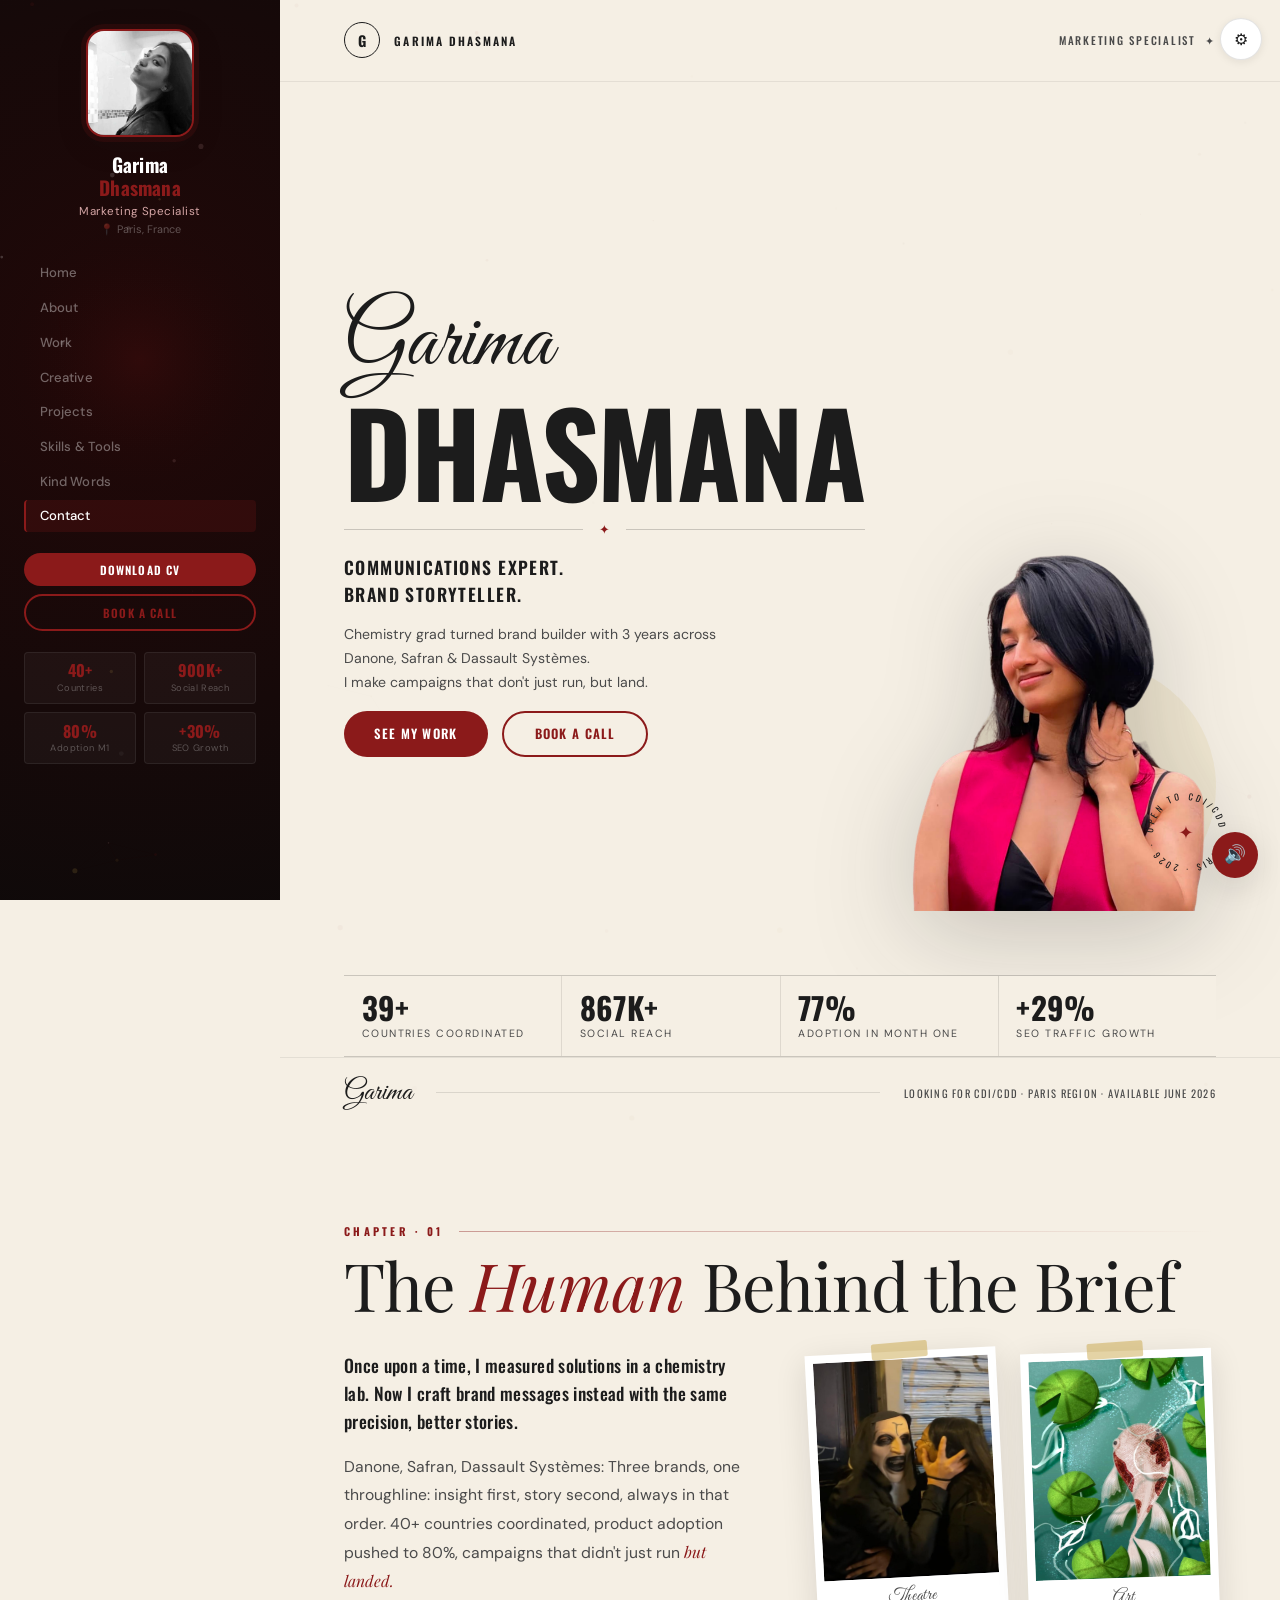
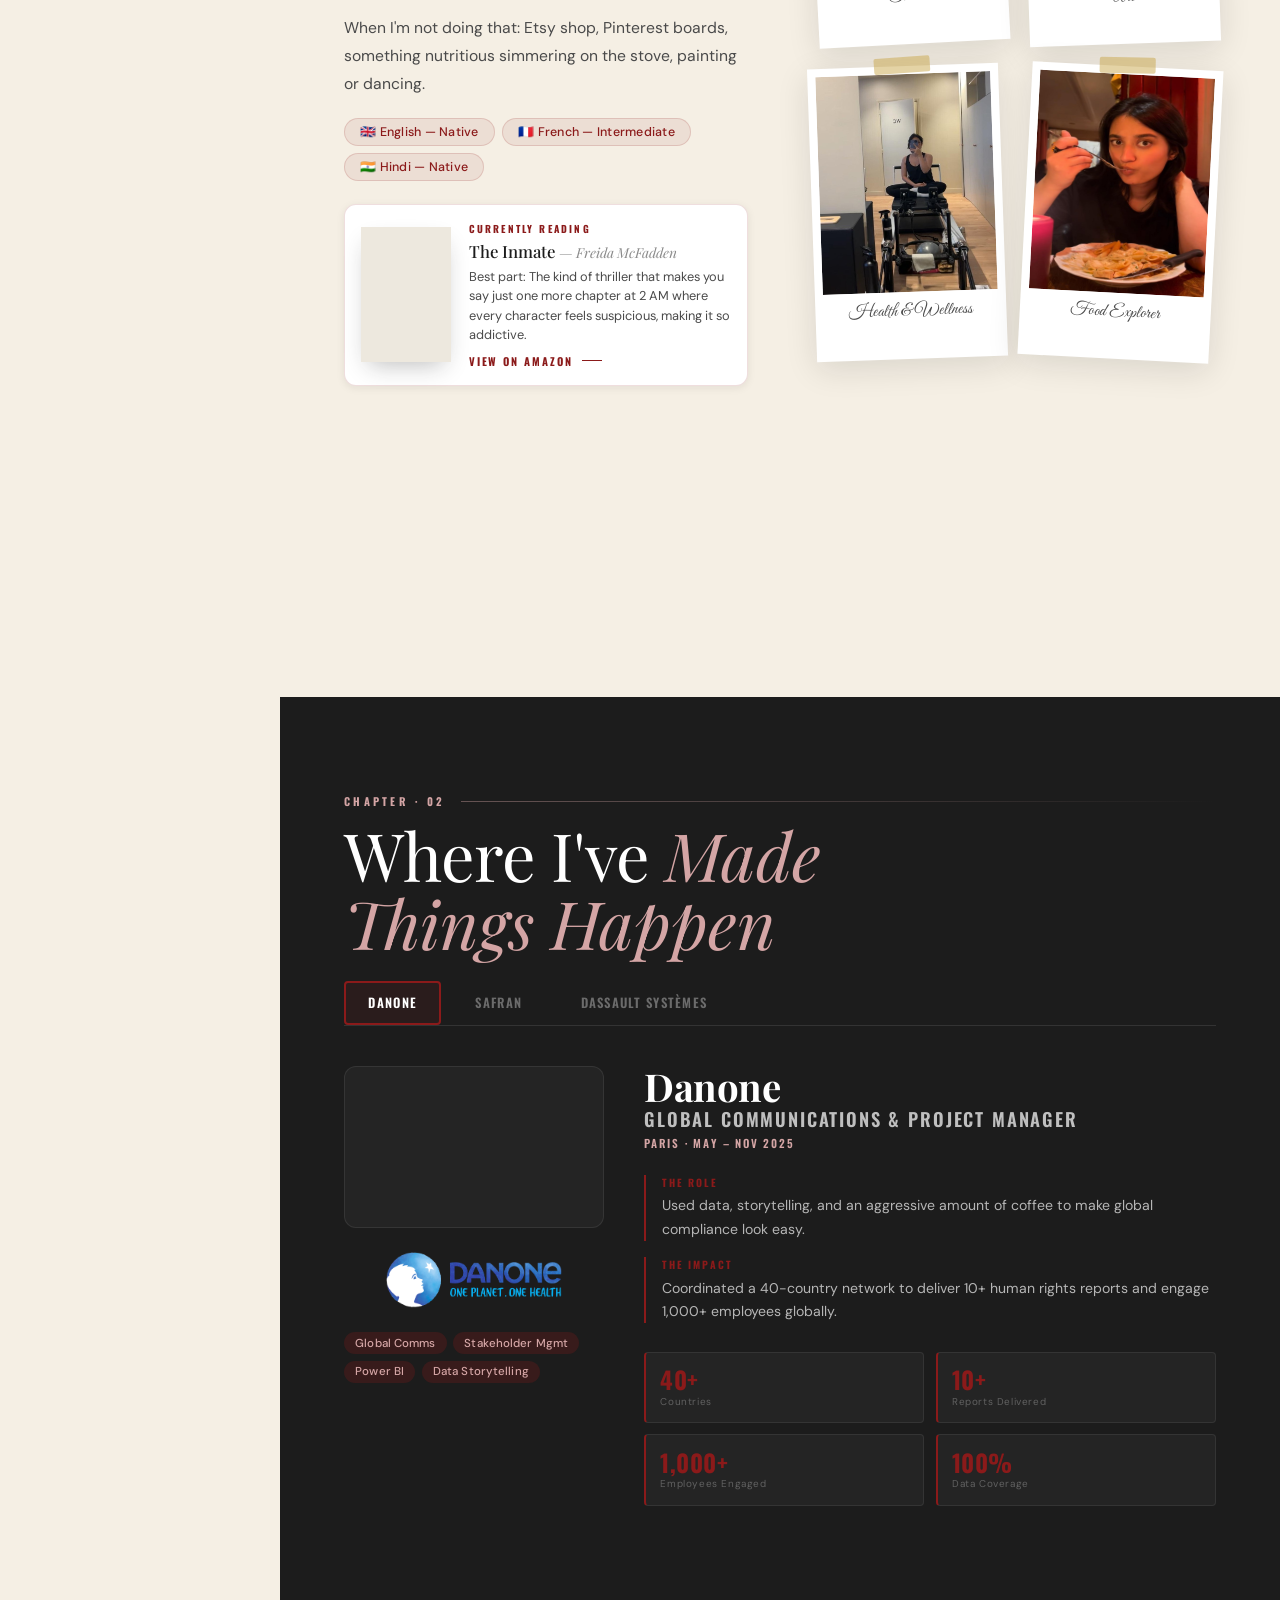
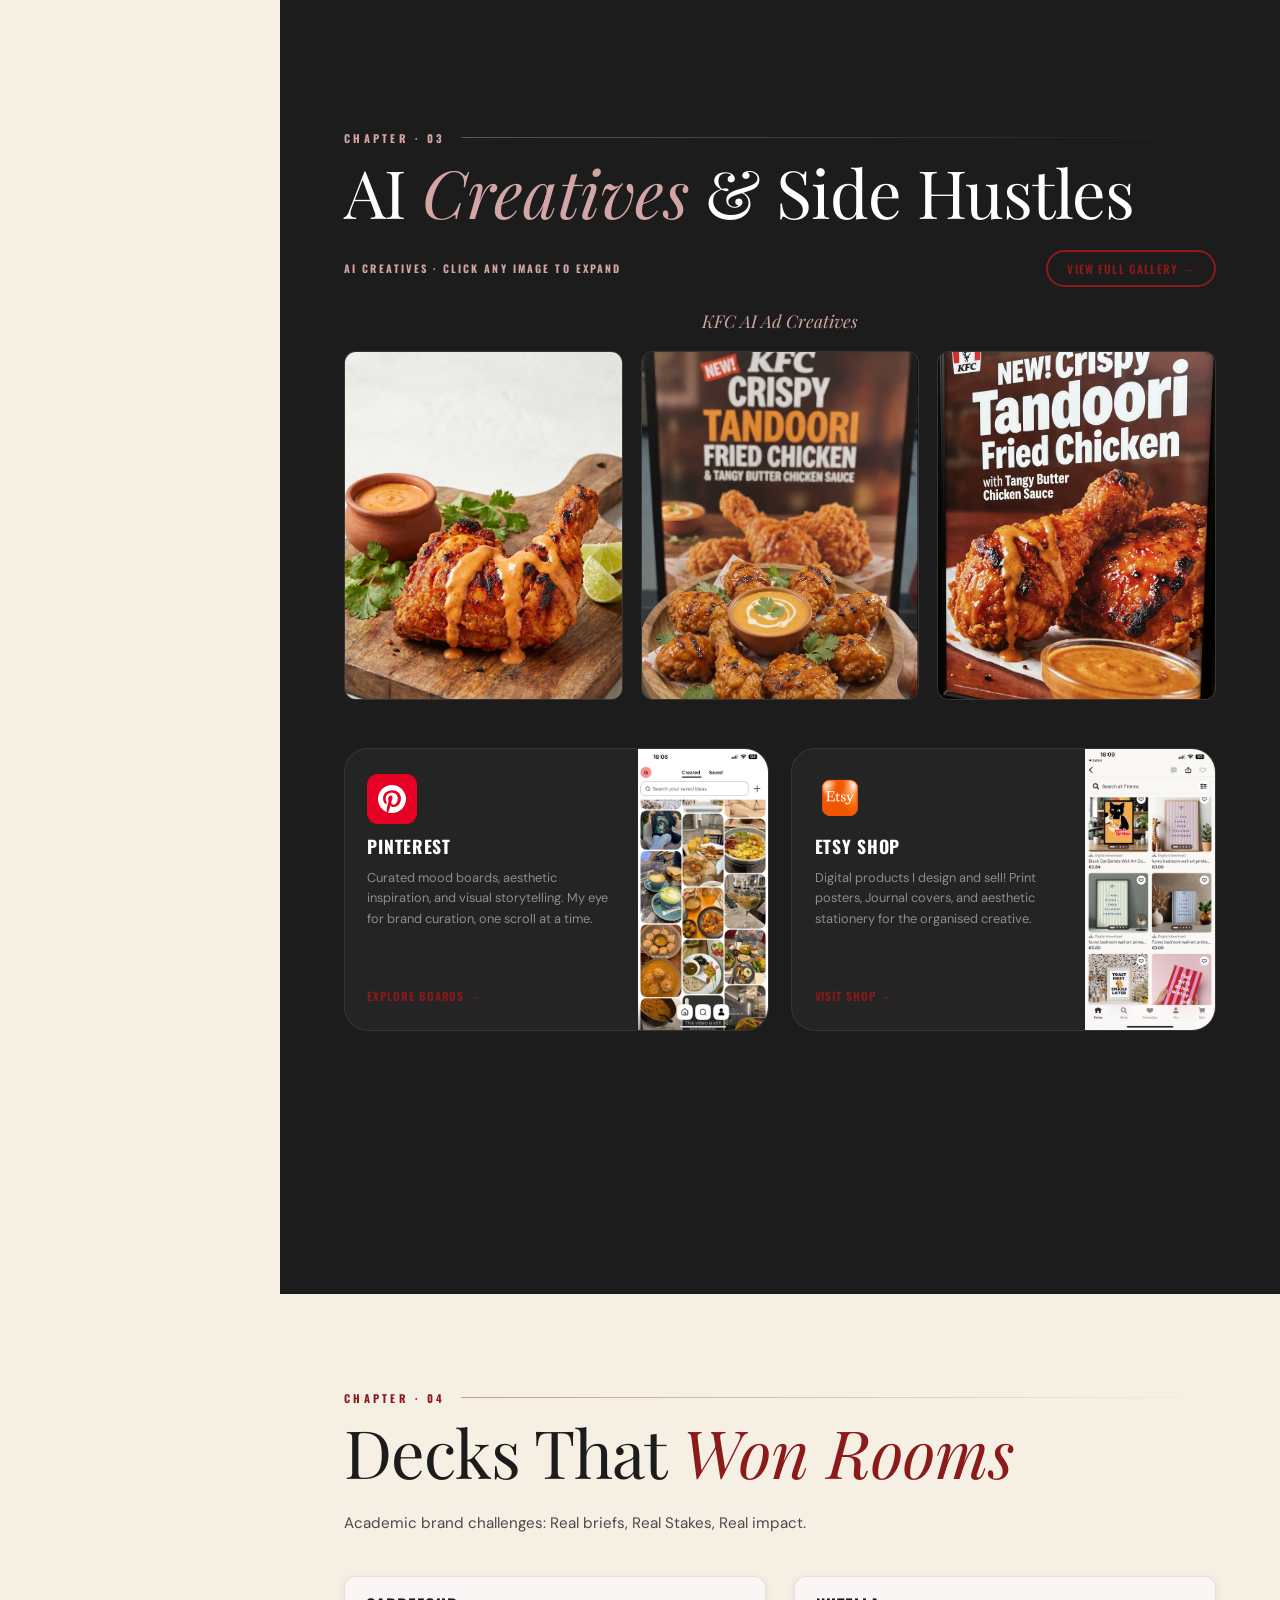
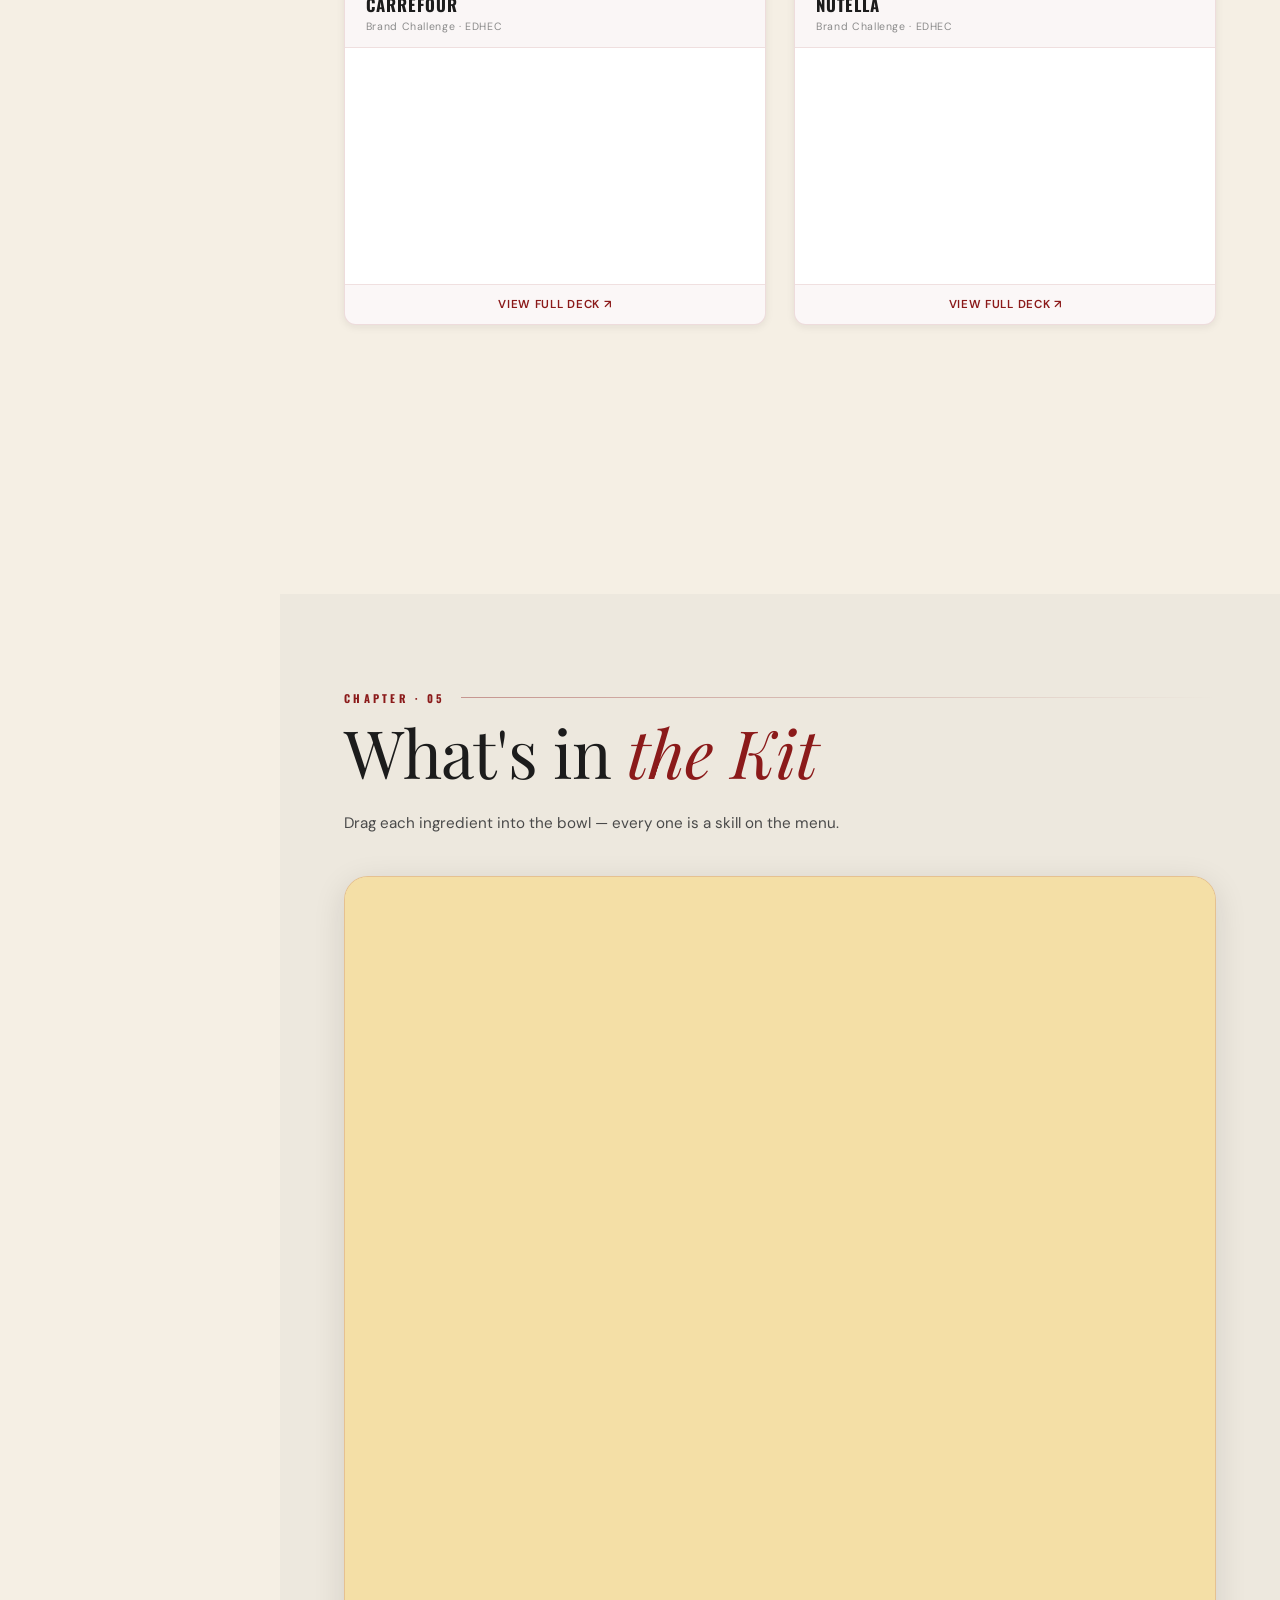
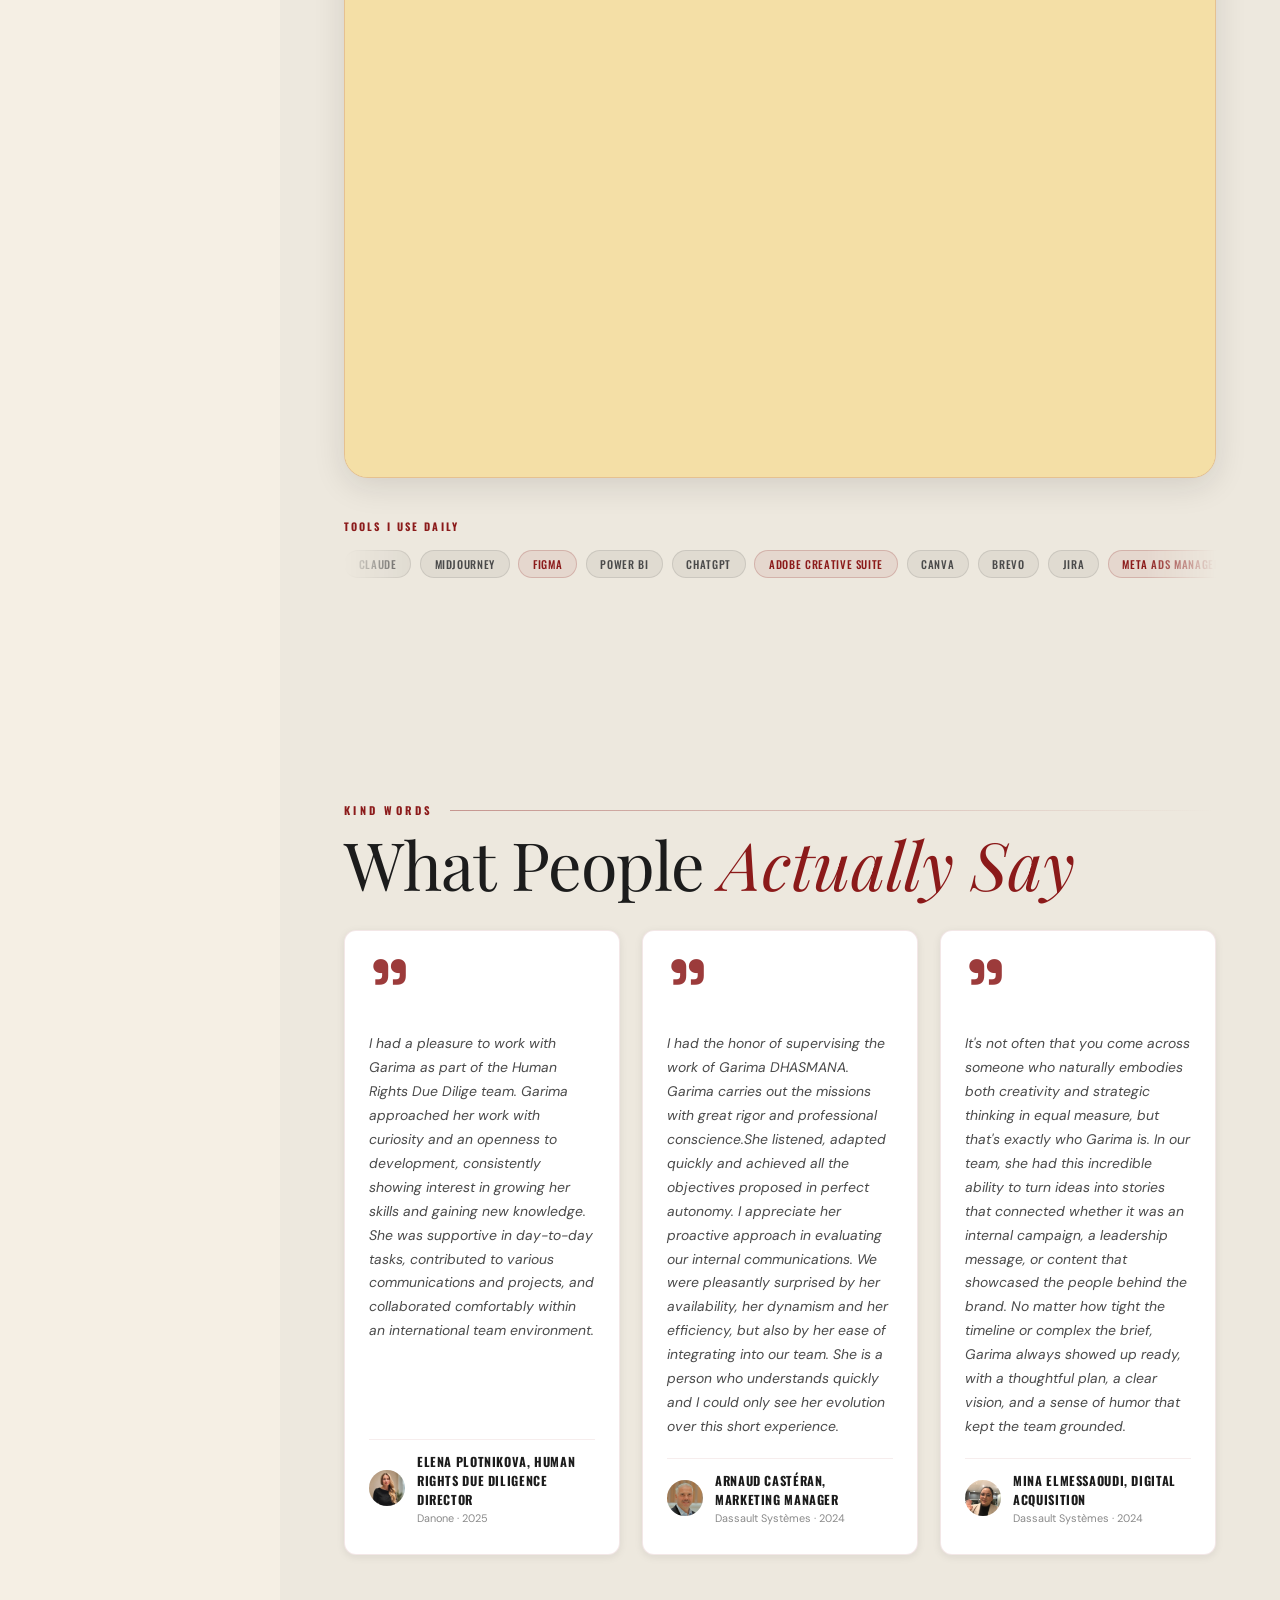
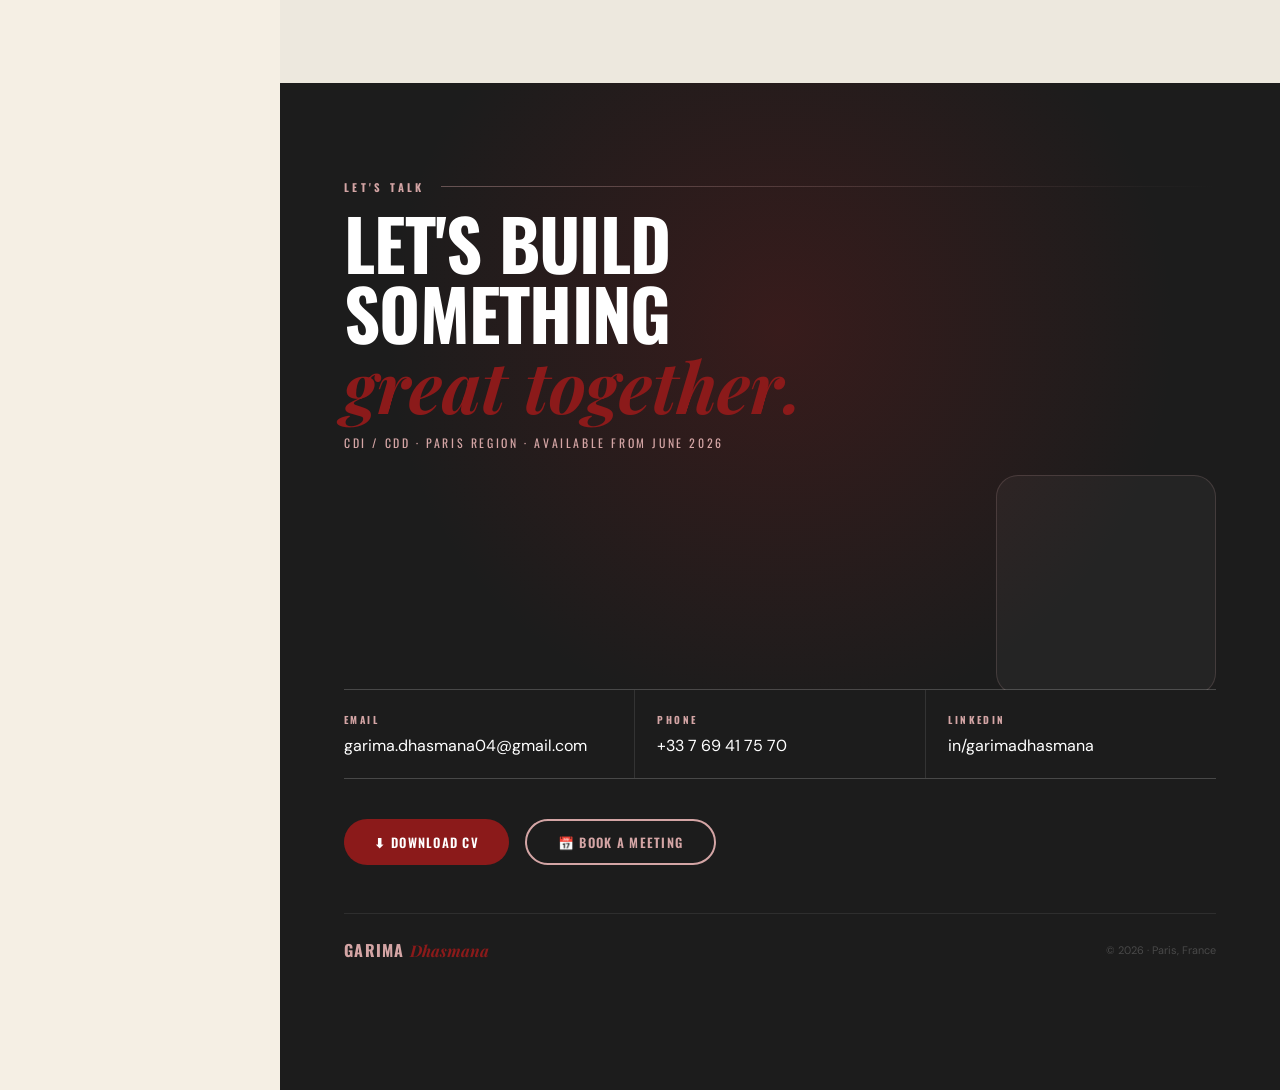
==== commit 5c2bf0eb: "Add files via upload v3" ====
--- a/index.html
+++ b/index.html
@@ -6,10 +6,23 @@
   <title>Garima Dhasmana — Marketing Specialist</title>
   <link rel="preconnect" href="https://fonts.googleapis.com" />
   <link rel="preconnect" href="https://fonts.gstatic.com" crossorigin />
-  <link href="https://fonts.googleapis.com/css2?family=Oswald:wght@300;400;500;600;700&family=Playfair+Display:ital,wght@0,400;0,700;1,400;1,700&family=Great+Vibes&family=DM+Sans:wght@300;400;500;600&family=Space+Grotesk:wght@400;500;600;700&display=swap" rel="stylesheet" />
+  <link href="https://fonts.googleapis.com/css2?family=Oswald:wght@300;400;500;600;700&family=Playfair+Display:ital,wght@0,400;0,500;0,700;0,900;1,400;1,500;1,700;1,900&family=Great+Vibes&family=DM+Sans:wght@300;400;500;600&family=Space+Grotesk:wght@400;500;600;700&display=swap" rel="stylesheet" />
   <link rel="stylesheet" href="style.css" />
 </head>
 <body>
+
+<!-- Page loader -->
+<div class="page-loader" id="pageLoader">
+  <div class="page-loader-inner">
+    <div class="page-loader-word">Garima</div>
+    <div class="page-loader-bar"></div>
+    <div class="page-loader-caption">Portfolio 2026</div>
+  </div>
+</div>
+
+<!-- Custom cursor -->
+<div class="cursor-ring" id="cursorRing" aria-hidden="true"></div>
+<div class="cursor-dot"  id="cursorDot"  aria-hidden="true"></div>
 
 <div class="shell">
 
@@ -18,7 +31,6 @@
     <canvas class="sidebar-canvas" id="sidebarCanvas"></canvas>
     <div class="sidebar-inner">
       <div class="sidebar-profile">
-        <!-- Rounded SQUARE frame (equal width/height) -->
         <div class="sidebar-photo-frame">
           <img src="images/profile-photo.jpg" alt="Garima Dhasmana" class="sidebar-photo"
             onerror="this.style.background='#8B1A1A';this.removeAttribute('src')" />
@@ -32,9 +44,9 @@
         <a href="#hero"         class="snav-link" data-section="hero">Home</a>
         <a href="#about"        class="snav-link" data-section="about">About</a>
         <a href="#experience"   class="snav-link" data-section="experience">Work</a>
+        <a href="#creative"     class="snav-link" data-section="creative">Creative</a>
         <a href="#projects"     class="snav-link" data-section="projects">Projects</a>
         <a href="#skills"       class="snav-link" data-section="skills">Skills &amp; Tools</a>
-        <a href="#creative"     class="snav-link" data-section="creative">Creative</a>
         <a href="#testimonials" class="snav-link" data-section="testimonials">Kind Words</a>
         <a href="#contact"      class="snav-link" data-section="contact">Contact</a>
       </nav>
@@ -71,21 +83,17 @@
       <a href="#hero"         class="snav-link">Home</a>
       <a href="#about"        class="snav-link">About</a>
       <a href="#experience"   class="snav-link">Work</a>
+      <a href="#creative"     class="snav-link">Creative</a>
       <a href="#projects"     class="snav-link">Projects</a>
       <a href="#skills"       class="snav-link">Skills &amp; Tools</a>
-      <a href="#creative"     class="snav-link">Creative</a>
       <a href="#testimonials" class="snav-link">Kind Words</a>
       <a href="#contact"      class="snav-link">Contact</a>
     </div>
 
-    <!-- ============================================================
-         HERO — ref image 1 layout
-         Big cursive name, cutout photo right, cream bg + particles
-    ============================================================ -->
+    <!-- ============================================================ HERO ============================================================ -->
     <section class="stack-section hero-section" id="hero">
       <canvas class="hero-canvas" id="heroCanvas"></canvas>
 
-      <!-- Top bar -->
       <div class="hero-topbar">
         <div class="hero-topbar-left">
           <div class="hero-monogram">G</div>
@@ -96,13 +104,9 @@
         </div>
       </div>
 
-      <!-- Main content -->
       <div class="hero-body">
-        <!-- Left — headline + sub -->
         <div class="hero-left">
-          <!-- Cursive big name like ref image 1 italic title -->
           <div class="hero-cursive fade-in" style="animation-delay:.2s">Garima</div>
-          <!-- Bold condensed last name -->
           <h1 class="hero-headline fade-in" style="animation-delay:.35s">DHASMANA</h1>
 
           <div class="hero-divider fade-in" style="animation-delay:.5s">
@@ -110,7 +114,7 @@
           </div>
 
           <p class="hero-tagline fade-in" style="animation-delay:.6s">
-            MARKETING STRATEGIST.<br>
+            COMMUNICATIONS EXPERT.<br>
             BRAND STORYTELLER.<br>
           </p>
 
@@ -121,34 +125,28 @@
           </p>
 
           <div class="hero-ctas fade-in" style="animation-delay:.84s">
-            <a href="#about" class="btn-primary">See My Work</a>
-            <a href="https://calendly.com/garima-dhasmana04/30min" target="_blank" class="btn-ghost">Book a Call</a>
-          </div>
-        </div>
-
-        <!-- Right — photo cutout + circle bg (ref image 1) -->
+            <a href="#about" class="btn-primary" data-magnetic>See My Work</a>
+            <a href="https://calendly.com/garima-dhasmana04/30min" target="_blank" class="btn-ghost" data-magnetic>Book a Call</a>
+          </div>
+        </div>
+
         <div class="hero-right fade-in" style="animation-delay:.45s">
           <div class="hero-circle-bg"></div>
           <div class="hero-photo-wrap">
-            <img
-              src="images/hero-photo.png"
-              alt="Garima Dhasmana"
-              class="hero-photo"
-              onerror="this.style.opacity='0';this.removeAttribute('src')"
-            />
-            <!-- Placeholder shown when no photo yet -->
+            <img src="images/hero-photo.png" alt="Garima Dhasmana" class="hero-photo"
+              onerror="this.style.opacity='0';this.removeAttribute('src')" />
             <div class="hero-photo-placeholder">
               Add your photo here<br>
               <small>Upload <strong>hero-photo.png</strong> to images folder<br>
               Use a cut-out PNG with a transparent background for best effect</small>
             </div>
           </div>
-          <!-- Available badge like ref image 1 -->
-          <div class="hero-badge-circle">
+          <!-- Rotating availability badge back on hero -->
+          <div class="hero-badge-circle" aria-hidden="true">
             <svg viewBox="0 0 100 100" class="hero-badge-ring">
-              <path id="circlePath" d="M 50,50 m -35,0 a 35,35 0 1,1 70,0 a 35,35 0 1,1 -70,0" />
-              <text font-size="10.5" font-family="Oswald" letter-spacing="3.5" fill="currentColor">
-                <textPath href="#circlePath">OPEN TO CDI/CDD · PARIS ·</textPath>
+              <path id="heroCirclePath" d="M 50,50 m -36,0 a 36,36 0 1,1 72,0 a 36,36 0 1,1 -72,0" />
+              <text font-size="9.4" font-family="Oswald" letter-spacing="3.1" fill="currentColor">
+                <textPath href="#heroCirclePath">OPEN TO CDI/CDD · PARIS · 2026 · </textPath>
               </text>
             </svg>
             <div class="hero-badge-icon">✦</div>
@@ -156,23 +154,30 @@
         </div>
       </div>
 
-      <!-- Bottom signature line -->
-      <div class="hero-signature fade-in" style="animation-delay:1s">
+      <!-- Stats up top — appear right below the hero body -->
+      <div class="hero-stats fade-in" style="animation-delay:1s">
+        <div class="hstat"><span class="hstat-num" data-count-to="40" data-suffix="+">0</span><span class="hstat-label">Countries coordinated</span></div>
+        <div class="hstat"><span class="hstat-num" data-count-to="900" data-suffix="K+">0</span><span class="hstat-label">Social reach</span></div>
+        <div class="hstat"><span class="hstat-num" data-count-to="80" data-suffix="%">0</span><span class="hstat-label">Adoption in month one</span></div>
+        <div class="hstat"><span class="hstat-num" data-count-to="30" data-prefix="+" data-suffix="%">0</span><span class="hstat-label">SEO traffic growth</span></div>
+      </div>
+
+      <div class="hero-signature fade-in" style="animation-delay:1.15s">
         <span class="hero-sig-cursive">Garima</span>
         <span class="hero-sig-line"></span>
         <span class="hero-sig-role">Looking for CDI/CDD · Paris Region · Available June 2026</span>
       </div>
     </section>
 
-    <!-- ============================================================
-         ABOUT — cream bg, text left, 2×2 polaroid grid right
-    ============================================================ -->
+    <!-- ============================================================ ABOUT ============================================================ -->
     <section class="stack-section about-section" id="about">
-      <div class="section-label reveal">Chapter 01</div>
+      <div class="section-header">
+        <span class="section-chapter">Chapter · 01</span>
+        <span class="section-rule"></span>
+      </div>
       <h2 class="section-title reveal">The <em>Human</em> Behind the Brief</h2>
 
       <div class="about-layout">
-        <!-- Text left -->
         <div class="about-text">
           <p class="about-lead reveal">
             Once upon a time, I measured solutions in a chemistry lab. Now I craft brand messages instead with the same precision, better stories.
@@ -188,28 +193,31 @@
             <span class="lang-pill">🇫🇷 French — Intermediate</span>
             <span class="lang-pill">🇮🇳 Hindi — Native</span>
           </div>
-          <!-- Modeling portfolio sub-page link — currently commented out (invisible).
-               Once modeling.html (or whatever you name the sub-page) is ready,
-               delete the "<!--" above and " "   -->
-          <!--
-          <a href="modeling.html" class="about-modeling-link reveal" style="transition-delay:.3s">I Like To Pose For Fun →</a>
-          -->
-        </div>
-
-        <!-- Right — 2×2 polaroid hobby grid -->
+
+          <!-- Currently reading -->
+          <a href="https://www.amazon.fr/Inmate-Freida-McFadden/dp/172829617X" target="_blank" rel="noopener" class="book-card reveal" style="transition-delay:.3s" data-magnetic>
+            <div class="book-cover">
+              <img src="https://m.media-amazon.com/images/I/818na1KA3FL._SY522_.jpg" alt="The Inmate — Freida McFadden" onerror="this.style.display='none'" />
+            </div>
+            <div class="book-body">
+              <div class="book-eyebrow">Currently reading</div>
+              <div class="book-title">The Inmate <span>— Freida McFadden</span></div>
+              <div class="book-note">Best part: The kind of thriller that makes you say just one more chapter at 2 AM where every character feels suspicious, making it so addictive.</div>
+              <div class="book-cta">View on Amazon <span class="cta-line"></span></div>
+            </div>
+          </a>
+        </div>
+
         <div class="polaroid-grid">
-
           <div class="polaroid-card pop-in" style="--pop-delay: 0s; --pop-rotate: -3deg">
             <div class="polaroid-tape"></div>
             <div class="polaroid-media">
               <img src="images/hobby-theatre.jpg" alt="Theatre"
                 onerror="this.style.display='none';this.nextElementSibling.style.display='flex'" />
               <div class="polaroid-placeholder"> <br><small>  <strong> </strong></small></div>
-              <!-- video option: <video src="images/hobby-theatre.mp4" autoplay muted loop playsinline></video> -->
             </div>
             <div class="polaroid-label">Theatre</div>
           </div>
-
           <div class="polaroid-card pop-in" style="--pop-delay: .2s; --pop-rotate: -2deg">
             <div class="polaroid-tape"></div>
             <div class="polaroid-media">
@@ -219,7 +227,6 @@
             </div>
             <div class="polaroid-label">Art</div>
           </div>
-
           <div class="polaroid-card pop-in" style="--pop-delay: .2s; --pop-rotate: -2deg">
             <div class="polaroid-tape"></div>
             <div class="polaroid-media">
@@ -229,7 +236,6 @@
             </div>
             <div class="polaroid-label">Health &amp; Wellness</div>
           </div>
-
           <div class="polaroid-card pop-in" style="--pop-delay: .3s; --pop-rotate: 3deg">
             <div class="polaroid-tape"></div>
             <div class="polaroid-media">
@@ -239,16 +245,16 @@
             </div>
             <div class="polaroid-label">Food Explorer</div>
           </div>
-
-        </div><!-- /polaroid-grid -->
+        </div>
       </div>
     </section>
 
-    <!-- ============================================================
-         WORK EXPERIENCE
-    ============================================================ -->
+    <!-- ============================================================ WORK EXPERIENCE ============================================================ -->
     <section class="stack-section section-dark" id="experience">
-      <div class="section-label reveal">Chapter 02</div>
+      <div class="section-header section-header-light">
+        <span class="section-chapter">Chapter · 02</span>
+        <span class="section-rule"></span>
+      </div>
       <h2 class="section-title section-title-light reveal">Where I've <em>Made Things Happen</em></h2>
 
       <div class="exp-tabs reveal">
@@ -262,17 +268,7 @@
         <div class="exp-panel active" id="panel-danone">
           <div class="exp-grid">
             <div class="exp-media-col">
-              <div class="exp-media-box"><div class="exp-media-hint"><iframe 
-  width="560" 
-  height="315" 
-  src="https://www.youtube.com/embed/9rloy47CS18?start=52" 
-  title="YouTube video player" 
-  frameborder="0" 
-  allow="accelerometer; autoplay; clipboard-write; encrypted-media; gyroscope; picture-in-picture; web-share" 
-  referrerpolicy="strict-origin-when-cross-origin" 
-  loading="lazy"
-  allowfullscreen>
-</iframe></div></div>
+              <div class="exp-media-box"><iframe src="https://www.youtube.com/embed/9rloy47CS18?start=52" title="Danone" frameborder="0" allow="accelerometer; clipboard-write; encrypted-media; gyroscope; picture-in-picture; web-share" referrerpolicy="strict-origin-when-cross-origin" loading="lazy" allowfullscreen></iframe></div>
               <div class="exp-logo-slot">
                 <img src="images/logo-danone.png" alt="Danone" class="exp-logo-img"
                   onerror="this.style.display='none';this.nextElementSibling.style.display='flex'" />
@@ -286,17 +282,18 @@
               </div>
             </div>
             <div class="exp-content">
+              <div class="exp-company reveal">Danone</div>
               <div class="exp-role reveal">Global Communications &amp; Project Manager</div>
-              <div class="exp-meta reveal">Danone · Paris · May – Nov 2025</div>
+              <div class="exp-meta reveal">Paris · May – Nov 2025</div>
               <div class="exp-story reveal">
                 <div class="story-block"><div class="story-label">The Role</div><p>Used data, storytelling, and an aggressive amount of coffee to make global compliance look easy.</p></div>
                 <div class="story-block"><div class="story-label">The Impact</div><p>Coordinated a 40-country network to deliver 10+ human rights reports and engage 1,000+ employees globally.</p></div>
               </div>
               <div class="exp-metrics reveal">
-                <div class="metric"><span class="metric-num">40+</span><span class="metric-label">Countries</span></div>
-                <div class="metric"><span class="metric-num">10+</span><span class="metric-label">Reports Delivered</span></div>
-                <div class="metric"><span class="metric-num">1,000+</span><span class="metric-label">Employees Engaged</span></div>
-                <div class="metric"><span class="metric-num">100%</span><span class="metric-label">Data Coverage</span></div>
+                <div class="metric"><span class="metric-num" data-count-to="40" data-suffix="+">0</span><span class="metric-label">Countries</span></div>
+                <div class="metric"><span class="metric-num" data-count-to="10" data-suffix="+">0</span><span class="metric-label">Reports Delivered</span></div>
+                <div class="metric"><span class="metric-num" data-count-to="1000" data-suffix="+">0</span><span class="metric-label">Employees Engaged</span></div>
+                <div class="metric"><span class="metric-num" data-count-to="100" data-suffix="%">0</span><span class="metric-label">Data Coverage</span></div>
               </div>
             </div>
           </div>
@@ -305,17 +302,7 @@
         <div class="exp-panel" id="panel-safran">
           <div class="exp-grid">
             <div class="exp-media-col">
-              <div class="exp-media-box"><div class="exp-media-hint"><iframe 
-  width="560" 
-  height="315" 
-  src="https://www.youtube.com/embed/paL1ZF3eMso?start=82" 
-  title="YouTube video player" 
-  frameborder="0" 
-  allow="accelerometer; autoplay; clipboard-write; encrypted-media; gyroscope; picture-in-picture; web-share" 
-  referrerpolicy="strict-origin-when-cross-origin" 
-  loading="lazy"
-  allowfullscreen>
-</iframe></div></div>
+              <div class="exp-media-box"><iframe src="https://www.youtube.com/embed/paL1ZF3eMso?start=82" title="Safran" frameborder="0" allow="accelerometer; clipboard-write; encrypted-media; gyroscope; picture-in-picture; web-share" referrerpolicy="strict-origin-when-cross-origin" loading="lazy" allowfullscreen></iframe></div>
               <div class="exp-logo-slot">
                 <img src="images/logo-safran.png" alt="Safran" class="exp-logo-img"
                   onerror="this.style.display='none';this.nextElementSibling.style.display='flex'" />
@@ -329,17 +316,18 @@
               </div>
             </div>
             <div class="exp-content">
-              <div class="exp-role reveal">Product Marketing Specialist</div>
-              <div class="exp-meta reveal">Safran · Paris · May – Aug 2024</div>
+              <div class="exp-company reveal">Safran</div>
+              <div class="exp-role reveal">Marketing Specialist</div>
+              <div class="exp-meta reveal">Paris · May – Aug 2024</div>
               <div class="exp-story reveal">
                 <div class="story-block"><div class="story-label">The Role</div><p>Convinced hundreds of busy aerospace professionals to use a new internal portal and somehow got them to enjoy it.</p></div>
                 <div class="story-block"><div class="story-label">The Impact</div><p>Dragged user adoption to 80% in month one, slashed data retrieval times by 35%, and hosted events for 200+ pros.</p></div>
               </div>
               <div class="exp-metrics reveal">
-                <div class="metric"><span class="metric-num">80%</span><span class="metric-label">Adoption — Month 1</span></div>
-                <div class="metric"><span class="metric-num">-35%</span><span class="metric-label">Data Retrieval Time</span></div>
-                <div class="metric"><span class="metric-num">200+</span><span class="metric-label">Event Professionals</span></div>
-                <div class="metric"><span class="metric-num">85%</span><span class="metric-label">Satisfaction Rate</span></div>
+                <div class="metric"><span class="metric-num" data-count-to="80" data-suffix="%">0</span><span class="metric-label">Adoption — Month 1</span></div>
+                <div class="metric"><span class="metric-num" data-count-to="35" data-prefix="-" data-suffix="%">0</span><span class="metric-label">Data Retrieval Time</span></div>
+                <div class="metric"><span class="metric-num" data-count-to="200" data-suffix="+">0</span><span class="metric-label">Event Professionals</span></div>
+                <div class="metric"><span class="metric-num" data-count-to="85" data-suffix="%">0</span><span class="metric-label">Satisfaction Rate</span></div>
               </div>
             </div>
           </div>
@@ -348,17 +336,7 @@
         <div class="exp-panel" id="panel-dassault">
           <div class="exp-grid">
             <div class="exp-media-col">
-              <div class="exp-media-box"><div class="exp-media-hint"><iframe 
-            width="560" 
-            height="315" 
-            src="https://www.youtube.com/embed/Ch4WLv3w6gM?start=76" 
-            title="YouTube video player" 
-            frameborder="0" 
-            allow="accelerometer; autoplay; clipboard-write; encrypted-media; gyroscope; picture-in-picture; web-share" 
-            referrerpolicy="strict-origin-when-cross-origin" 
-            loading="lazy"
-            allowfullscreen>
-          </iframe></div></div>
+              <div class="exp-media-box"><iframe src="https://www.youtube.com/embed/Ch4WLv3w6gM?start=76" title="Dassault Systèmes" frameborder="0" allow="accelerometer; clipboard-write; encrypted-media; gyroscope; picture-in-picture; web-share" referrerpolicy="strict-origin-when-cross-origin" loading="lazy" allowfullscreen></iframe></div>
               <div class="exp-logo-slot">
                 <img src="images/logo-dassault.png" alt="Dassault" class="exp-logo-img"
                   onerror="this.style.display='none';this.nextElementSibling.style.display='flex'" />
@@ -373,17 +351,18 @@
               </div>
             </div>
             <div class="exp-content">
+              <div class="exp-company reveal">Dassault Systèmes</div>
               <div class="exp-role reveal">Marketing &amp; Brand Communications Specialist</div>
-              <div class="exp-meta reveal">Dassault Systèmes · Vélizy · Nov 2023 – Apr 2024</div>
+              <div class="exp-meta reveal">Vélizy · Nov 2023 – Apr 2024</div>
               <div class="exp-story reveal">
                 <div class="story-block"><div class="story-label">The Role</div><p>Managed a social media army bigger than San Francisco (900K+) while making sure aviation and automotive giants thought we were cool.</p></div>
                 <div class="story-block"><div class="story-label">The Impact</div><p>Boosted SEO web traffic by 30% and rallied 6+ departments to increase operational efficiency by 25%.</p></div>
               </div>
               <div class="exp-metrics reveal">
-                <div class="metric"><span class="metric-num">900K+</span><span class="metric-label">Social Audience</span></div>
-                <div class="metric"><span class="metric-num">+30%</span><span class="metric-label">SEO Traffic</span></div>
-                <div class="metric"><span class="metric-num">+25%</span><span class="metric-label">Efficiency Gain</span></div>
-                <div class="metric"><span class="metric-num">6+</span><span class="metric-label">Departments</span></div>
+                <div class="metric"><span class="metric-num" data-count-to="900" data-suffix="K+">0</span><span class="metric-label">Social Audience</span></div>
+                <div class="metric"><span class="metric-num" data-count-to="30" data-prefix="+" data-suffix="%">0</span><span class="metric-label">SEO Traffic</span></div>
+                <div class="metric"><span class="metric-num" data-count-to="25" data-prefix="+" data-suffix="%">0</span><span class="metric-label">Efficiency Gain</span></div>
+                <div class="metric"><span class="metric-num" data-count-to="6" data-suffix="+">0</span><span class="metric-label">Departments</span></div>
               </div>
             </div>
           </div>
@@ -391,96 +370,107 @@
       </div>
     </section>
 
-    <!-- ============================================================
-         PROJECTS
-    ============================================================ -->
+    <!-- ============================================================ CREATIVE (AI first, then shops) — moved up ============================================================ -->
+    <section class="stack-section section-dark" id="creative">
+      <div class="section-header section-header-light">
+        <span class="section-chapter">Chapter · 03</span>
+        <span class="section-rule"></span>
+      </div>
+      <h2 class="section-title section-title-light reveal">AI <em>Creatives</em> &amp; Side Hustles</h2>
+
+      <div class="ai-preview-header reveal">
+        <div class="ai-preview-label">AI Creatives · click any image to expand</div>
+        <a href="ai-creatives.html" class="btn-ghost btn-sm" data-magnetic>View Full Gallery →</a>
+      </div>
+      <div class="creatives-strip creatives-strip-prominent reveal">
+        <div class="creative-group">
+          <div class="creative-group-label">KFC AI Ad Creatives</div>
+          <div class="creative-row">
+            <button type="button" class="creative-thumb" data-lightbox="images/ai-kfc-1.jpg" data-caption="KFC — AI Ad Creative 01"><img src="images/ai-kfc-1.jpg" alt="" onerror="this.style.background='#8B1A1A';this.removeAttribute('src')" /></button>
+            <button type="button" class="creative-thumb" data-lightbox="images/ai-kfc-2.jpg" data-caption="KFC — AI Ad Creative 02"><img src="images/ai-kfc-2.jpg" alt="" onerror="this.style.background='#6B1414';this.removeAttribute('src')" /></button>
+            <button type="button" class="creative-thumb" data-lightbox="images/ai-kfc-3.jpg" data-caption="KFC — AI Ad Creative 03"><img src="images/ai-kfc-3.jpg" alt="" onerror="this.style.background='#B52626';this.removeAttribute('src')" /></button>
+          </div>
+        </div>
+      </div>
+
+      <div class="shop-grid" style="margin-top:3rem">
+        <a href="https://in.pinterest.com/Garimaaa04/" target="_blank" class="shop-card reveal" data-magnetic>
+          <div class="shop-card-left">
+            <div class="shop-brand-logo shop-logo-pinterest"><svg viewBox="0 0 24 24" fill="white" width="28" height="28"><path d="M12 0C5.373 0 0 5.373 0 12c0 5.084 3.163 9.426 7.627 11.174-.105-.949-.2-2.405.042-3.441.218-.937 1.407-5.965 1.407-5.965s-.359-.719-.359-1.782c0-1.668.967-2.914 2.171-2.914 1.023 0 1.518.769 1.518 1.69 0 1.029-.655 2.568-.994 3.995-.283 1.194.599 2.169 1.777 2.169 2.133 0 3.772-2.249 3.772-5.495 0-2.873-2.064-4.882-5.012-4.882-3.414 0-5.418 2.561-5.418 5.207 0 1.031.397 2.138.893 2.738a.36.36 0 0 1 .083.345l-.333 1.36c-.053.22-.174.267-.402.161-1.499-.698-2.436-2.889-2.436-4.649 0-3.785 2.75-7.262 7.929-7.262 4.163 0 7.398 2.967 7.398 6.931 0 4.136-2.607 7.464-6.227 7.464-1.216 0-2.359-.632-2.75-1.378l-.748 2.853c-.271 1.043-1.002 2.35-1.492 3.146C9.57 23.812 10.763 24 12 24c6.627 0 12-5.373 12-12S18.627 0 12 0z"/></svg></div>
+            <div class="shop-name">Pinterest</div>
+            <div class="shop-desc">Curated mood boards, aesthetic inspiration, and visual storytelling. My eye for brand curation, one scroll at a time.</div>
+            <div class="shop-cta">Explore Boards →</div>
+          </div>
+          <div class="shop-card-image"><img src="images/pinterest-preview.jpg" alt="Pinterest" onerror="this.style.display='none'" /></div>
+        </a>
+        <a href="https://www.etsy.com/shop/PrintsandPalettee?ref=seller-platform-mcnav" target="_blank" class="shop-card reveal" style="transition-delay:.1s" data-magnetic>
+          <div class="shop-card-left">
+            <div class="shop-brand-logo shop-logo-etsy"><img src="images/logo-etsy.png" alt="Etsy" class="shop-logo-img" /></div>
+            <div class="shop-name">Etsy Shop</div>
+            <div class="shop-desc">Digital products I design and sell! Print posters, Journal covers, and aesthetic stationery for the organised creative.</div>
+            <div class="shop-cta">Visit Shop →</div>
+          </div>
+          <div class="shop-card-image"><img src="images/etsy-preview.jpg" alt="Etsy" onerror="this.style.display='none'" /></div>
+        </a>
+      </div>
+    </section>
+
+    <!-- ============================================================ PROJECTS ============================================================ -->
     <section class="stack-section section-cream" id="projects">
-      <div class="section-label reveal">Chapter 03</div>
+      <div class="section-header">
+        <span class="section-chapter">Chapter · 04</span>
+        <span class="section-rule"></span>
+      </div>
       <h2 class="section-title reveal">Decks That <em>Won Rooms</em></h2>
       <p class="section-intro reveal">
-        Academic brand challenges: Real briefs, Real Stakes, Real impact.<br>
-        <span class="how-to-note"> </span>
+        Academic brand challenges: Real briefs, Real Stakes, Real impact.
       </p>
       <div class="decks-grid">
         <div class="deck-card reveal">
           <div class="deck-header"><div class="deck-brand">Carrefour</div><div class="deck-type">Brand Challenge · EDHEC</div></div>
           <div class="deck-embed-wrap">
             <iframe src="https://docs.google.com/presentation/d/e/2PACX-1vQ4GuR6647sxb1DglAwfNEaFxg7AOcKzvYmypQeAqWQejLUltKLjh4baWVcnqXIz2cc6D3L2VpnAMwZ/embed?start=false&loop=false&delayms=3000" frameborder="0" allowfullscreen class="deck-iframe" title="Carrefour"></iframe>
-            <div class="deck-placeholder"><span>📊</span><p>Paste your Google Slides embed URL for Carrefour deck</p><small>File → Share → Publish to web → Embed → copy src URL</small></div>
-          </div>
-          <a href="https://docs.google.com/presentation/d/e/2PACX-1vQ4GuR6647sxb1DglAwfNEaFxg7AOcKzvYmypQeAqWQejLUltKLjh4baWVcnqXIz2cc6D3L2VpnAMwZ/pub" target="_blank" rel="noopener" class="deck-link">View Full Deck ↗</a>
+          </div>
+          <a href="https://docs.google.com/presentation/d/e/2PACX-1vQ4GuR6647sxb1DglAwfNEaFxg7AOcKzvYmypQeAqWQejLUltKLjh4baWVcnqXIz2cc6D3L2VpnAMwZ/pub" target="_blank" rel="noopener" class="deck-link" data-magnetic>View Full Deck ↗</a>
         </div>
         <div class="deck-card reveal" style="transition-delay:.1s">
           <div class="deck-header"><div class="deck-brand">Nutella</div><div class="deck-type">Brand Challenge · EDHEC</div></div>
           <div class="deck-embed-wrap">
             <iframe src="https://docs.google.com/presentation/d/e/2PACX-1vRtTC8pt7LMc6_KPz4kpA7QL6XD9hyP5owNmvc_d7TpUaWDCW_sj6xTy_UE0d5Vra8d8fEbeVfOXdW7/pubembed?start=false&loop=false&delayms=3000" frameborder="0" allowfullscreen class="deck-iframe" title="Nutella"></iframe>
-            <div class="deck-placeholder"><span>📊</span><p>Paste your Google Slides embed URL for Nutella deck</p><small>File → Share → Publish to web → Embed → copy src URL</small></div>
-          </div>
-          <a href="https://docs.google.com/presentation/d/e/2PACX-1vRtTC8pt7LMc6_KPz4kpA7QL6XD9hyP5owNmvc_d7TpUaWDCW_sj6xTy_UE0d5Vra8d8fEbeVfOXdW7/pub" target="_blank" rel="noopener" class="deck-link">View Full Deck ↗</a>
+          </div>
+          <a href="https://docs.google.com/presentation/d/e/2PACX-1vRtTC8pt7LMc6_KPz4kpA7QL6XD9hyP5owNmvc_d7TpUaWDCW_sj6xTy_UE0d5Vra8d8fEbeVfOXdW7/pub" target="_blank" rel="noopener" class="deck-link" data-magnetic>View Full Deck ↗</a>
         </div>
       </div>
     </section>
 
-    <!-- ============================================================
-         SKILLS & TOOLS
-    ============================================================ -->
+    <!-- ============================================================ SKILLS — ramen bowl + tools marquee ============================================================ -->
     <section class="stack-section section-ivory" id="skills">
-      <div class="section-label reveal">Chapter 04</div>
+      <div class="section-header">
+        <span class="section-chapter">Chapter · 05</span>
+        <span class="section-rule"></span>
+      </div>
       <h2 class="section-title reveal">What's in <em>the Kit</em></h2>
-      <div class="skills-grid">
-        <div class="skill-card reveal" tabindex="0"><div class="skill-front"><div class="skill-icon">📣</div><div class="skill-name">Strategic Communication</div></div><div class="skill-back"><div class="skill-example">Led comms for 1,000+ employees across 40+ countries at Danone ( executive dashboards, stakeholder narratives, ESG reporting ).</div></div></div>
-        <div class="skill-card reveal" style="transition-delay:.07s" tabindex="0"><div class="skill-front"><div class="skill-icon">🎬</div><div class="skill-name">Content Creation &amp; Storytelling</div></div><div class="skill-back"><div class="skill-example">360° content ( videos, white papers, toolkits, infographics ) for Airbus, BMW, and Boeing. Adopted by 40+ global markets.</div></div></div>
-        <div class="skill-card reveal" style="transition-delay:.14s" tabindex="0"><div class="skill-front"><div class="skill-icon">📊</div><div class="skill-name">Digital Marketing &amp; Campaigns</div></div><div class="skill-back"><div class="skill-example">Paid + organic via Meta Ads Manager &amp; Sprinklr. 900K+ audience. SEO → +30% traffic at Dassault.</div></div></div>
-        <div class="skill-card reveal" style="transition-delay:.07s" tabindex="0"><div class="skill-front"><div class="skill-icon">🌍</div><div class="skill-name">Stakeholder Management</div></div><div class="skill-back"><div class="skill-example">40+ countries coordinated for Danone's global data programme: HR, Finance, IT and Corporate Comms, zero gaps.</div></div></div>
-        <div class="skill-card reveal" style="transition-delay:.14s" tabindex="0"><div class="skill-front"><div class="skill-icon">📈</div><div class="skill-name">Data Analysis &amp; Reporting</div></div><div class="skill-back"><div class="skill-example">Complex global datasets → Power BI &amp; Excel dashboards used by Danone C-suite for ESG decisions.</div></div></div>
-        <div class="skill-card reveal" style="transition-delay:.21s" tabindex="0"><div class="skill-front"><div class="skill-icon">🗂️</div><div class="skill-name">Project Coordination</div></div><div class="skill-back"><div class="skill-example">Safran's portal: zero to 80% adoption in 30 days including UX, content, and training simultaneously across departments.</div></div></div>
-      </div>
-      <div class="tools-label reveal">Tools I Use</div>
-      <div class="tools-cloud reveal">
-        <span class="tool-pill">Claude</span><span class="tool-pill">Midjourney</span><span class="tool-pill tool-pill-accent">Figma</span><span class="tool-pill">Power BI</span><span class="tool-pill">ChatGPT</span><span class="tool-pill tool-pill-accent">Adobe Creative Suite</span><span class="tool-pill">Canva</span><span class="tool-pill">Brevo</span><span class="tool-pill">Jira</span><span class="tool-pill tool-pill-accent">Meta Ads Manager</span><span class="tool-pill">Sprinklr</span><span class="tool-pill">CapCut</span><span class="tool-pill">Notion</span><span class="tool-pill">Viva Engage</span><span class="tool-pill tool-pill-accent">Sharepoint</span><span class="tool-pill">Wordpress</span><span class="tool-pill">Nano Banana</span><span class="tool-pill">Microsoft Office</span>
+      <p class="section-intro reveal">Drag each ingredient into the bowl — every one is a skill on the menu.</p>
+
+      <div class="ramen-wrap reveal">
+        <iframe src="whats-in-the-bowl.html" class="ramen-frame" title="Skills · What's in the Bowl" loading="lazy"></iframe>
+      </div>
+
+      <div class="tools-label reveal">Tools I Use Daily</div>
+      <div class="tools-marquee reveal" aria-hidden="false">
+        <div class="tools-track">
+          <span class="tool-pill">Claude</span><span class="tool-pill">Midjourney</span><span class="tool-pill tool-pill-accent">Figma</span><span class="tool-pill">Power BI</span><span class="tool-pill">ChatGPT</span><span class="tool-pill tool-pill-accent">Adobe Creative Suite</span><span class="tool-pill">Canva</span><span class="tool-pill">Brevo</span><span class="tool-pill">Jira</span><span class="tool-pill tool-pill-accent">Meta Ads Manager</span><span class="tool-pill">Sprinklr</span><span class="tool-pill">CapCut</span><span class="tool-pill">Notion</span><span class="tool-pill">Viva Engage</span><span class="tool-pill tool-pill-accent">Sharepoint</span><span class="tool-pill">Wordpress</span><span class="tool-pill">Nano Banana</span><span class="tool-pill">Microsoft Office</span>
+          <span class="tool-pill" aria-hidden="true">Claude</span><span class="tool-pill" aria-hidden="true">Midjourney</span><span class="tool-pill tool-pill-accent" aria-hidden="true">Figma</span><span class="tool-pill" aria-hidden="true">Power BI</span><span class="tool-pill" aria-hidden="true">ChatGPT</span><span class="tool-pill tool-pill-accent" aria-hidden="true">Adobe Creative Suite</span><span class="tool-pill" aria-hidden="true">Canva</span><span class="tool-pill" aria-hidden="true">Brevo</span><span class="tool-pill" aria-hidden="true">Jira</span><span class="tool-pill tool-pill-accent" aria-hidden="true">Meta Ads Manager</span><span class="tool-pill" aria-hidden="true">Sprinklr</span><span class="tool-pill" aria-hidden="true">CapCut</span><span class="tool-pill" aria-hidden="true">Notion</span><span class="tool-pill" aria-hidden="true">Viva Engage</span><span class="tool-pill tool-pill-accent" aria-hidden="true">Sharepoint</span><span class="tool-pill" aria-hidden="true">Wordpress</span><span class="tool-pill" aria-hidden="true">Nano Banana</span><span class="tool-pill" aria-hidden="true">Microsoft Office</span>
+        </div>
       </div>
     </section>
 
-    <!-- ============================================================
-         CREATIVE
-    ============================================================ -->
-    <section class="stack-section section-dark" id="creative">
-      <div class="section-label reveal">Chapter 05</div>
-      <h2 class="section-title section-title-light reveal">The <em>Side of Me</em> That Never Clocks Out</h2>
-      <div class="shop-grid">
-        <a href="https://in.pinterest.com/Garimaaa04/" target="_blank" class="shop-card reveal">
-          <div class="shop-card-left">
-            <div class="shop-brand-logo shop-logo-pinterest"><svg viewBox="0 0 24 24" fill="white" width="28" height="28"><path d="M12 0C5.373 0 0 5.373 0 12c0 5.084 3.163 9.426 7.627 11.174-.105-.949-.2-2.405.042-3.441.218-.937 1.407-5.965 1.407-5.965s-.359-.719-.359-1.782c0-1.668.967-2.914 2.171-2.914 1.023 0 1.518.769 1.518 1.69 0 1.029-.655 2.568-.994 3.995-.283 1.194.599 2.169 1.777 2.169 2.133 0 3.772-2.249 3.772-5.495 0-2.873-2.064-4.882-5.012-4.882-3.414 0-5.418 2.561-5.418 5.207 0 1.031.397 2.138.893 2.738a.36.36 0 0 1 .083.345l-.333 1.36c-.053.22-.174.267-.402.161-1.499-.698-2.436-2.889-2.436-4.649 0-3.785 2.75-7.262 7.929-7.262 4.163 0 7.398 2.967 7.398 6.931 0 4.136-2.607 7.464-6.227 7.464-1.216 0-2.359-.632-2.75-1.378l-.748 2.853c-.271 1.043-1.002 2.35-1.492 3.146C9.57 23.812 10.763 24 12 24c6.627 0 12-5.373 12-12S18.627 0 12 0z"/></svg></div>
-            <div class="shop-name">Pinterest</div>
-            <div class="shop-desc">Curated mood boards, aesthetic inspiration, and visual storytelling. My eye for brand curation, one scroll at a time.</div>
-            <div class="shop-cta">Explore Boards →</div>
-          </div>
-          <div class="shop-card-image"><img src="images/pinterest-preview.jpg" alt="Pinterest" onerror="this.style.display='none'" /></div>
-        </a>
-        <a href="https://www.etsy.com/shop/PrintsandPalettee?ref=seller-platform-mcnav" target="_blank" class="shop-card reveal" style="transition-delay:.1s">
-          <div class="shop-card-left">
-            <div class="shop-brand-logo shop-logo-etsy"><img src="images/logo-etsy.png" alt="Etsy" class="shop-logo-img" /></div>
-            <div class="shop-name">Etsy Shop</div>
-            <div class="shop-desc">Digital products I design and sell! Print posters, Journal covers, and aesthetic stationery for the organised creative.</div>
-            <div class="shop-cta">Visit Shop →</div>
-          </div>
-          <div class="shop-card-image"><img src="images/etsy-preview.jpg" alt="Etsy" onerror="this.style.display='none'" /></div>
-        </a>
-      </div>
-      <div class="ai-preview-header reveal">
-        <div class="ai-preview-label">AI Creatives</div>
-        <a href="ai-creatives.html" class="btn-ghost btn-sm">View Full Gallery →</a>
-      </div>
-      <div class="creatives-strip creatives-strip-single reveal">
-        <div class="creative-group"><div class="creative-group-label">KFC AI Ad Creatives</div><div class="creative-row"><div class="creative-thumb"><img src="images/ai-kfc-1.jpg" alt="" onerror="this.style.background='#8B1A1A';this.removeAttribute('src')" /></div><div class="creative-thumb"><img src="images/ai-kfc-2.jpg" alt="" onerror="this.style.background='#6B1414';this.removeAttribute('src')" /></div><div class="creative-thumb"><img src="images/ai-kfc-3.jpg" alt="" onerror="this.style.background='#B52626';this.removeAttribute('src')" /></div></div></div>
-      </div>
-    </section>
-
-    <!-- ============================================================
-         TESTIMONIALS
-    ============================================================ -->
+    <!-- ============================================================ TESTIMONIALS ============================================================ -->
     <section class="stack-section section-ivory" id="testimonials">
-      <div class="section-label reveal">Kind Words</div>
+      <div class="section-header">
+        <span class="section-chapter">Kind Words</span>
+        <span class="section-rule"></span>
+      </div>
       <h2 class="section-title reveal">What People <em>Actually Say</em></h2>
       <div class="testimonials-grid">
         <div class="testimonial-card reveal"><div class="testimonial-bigquote">"</div><p class="testimonial-text">I had a pleasure to work with Garima  as part of the Human Rights Due Dilige team. Garima approached her work with curiosity and an openness to development, consistently showing interest in growing her skills and gaining new knowledge. She was supportive in day-to-day tasks, contributed to various communications and projects, and collaborated comfortably within an international team environment.</p><div class="testimonial-author"><div class="testimonial-avatar" style="background:var(--crimson)"><img src="images/testimonial-1.jpg" alt="" onerror="this.remove()" /></div><div><div class="testimonial-name">Elena Plotnikova, Human rights due diligence director</div><div class="testimonial-company">Danone · 2025</div></div></div></div>
@@ -491,38 +481,125 @@
       </div>
     </section>
 
-    <!-- ============================================================
-         CONTACT / FOOTER
-    ============================================================ -->
+    <!-- ============================================================ CONTACT / FOOTER — redesigned ============================================================ -->
     <footer class="stack-section footer-section" id="contact">
-      <div class="sticker sticker-footer"><img src="images/sticker-footer.png" alt="" class="sticker-img" /></div>
-      <h2 class="footer-heading reveal">Let's build something<br><em>great together.</em></h2>
-      <p class="footer-sub reveal">CDI/CDD · Paris region · Available from June 2026</p>
-      <div class="contact-links reveal">
-        <a href="mailto:garima.dhasmana04@gmail.com" class="contact-row"><span class="contact-icon">✉️</span> garima.dhasmana04@gmail.com</a>
-        <a href="tel:+33769417570" class="contact-row"><span class="contact-icon">📞</span> +33 7 69 41 75 70</a>
-        <a href="https://linkedin.com/in/garimadhasmana" target="_blank" class="contact-row"><span class="contact-icon contact-icon-linkedin"><svg viewBox="0 0 24 24" width="16" height="16" fill="currentColor" aria-hidden="true"><path d="M20.447 20.452h-3.554v-5.569c0-1.328-.027-3.037-1.852-3.037-1.853 0-2.136 1.445-2.136 2.939v5.667H9.351V9h3.414v1.561h.046c.477-.9 1.637-1.85 3.37-1.85 3.601 0 4.267 2.37 4.267 5.455v6.286zM5.337 7.433c-1.144 0-2.063-.926-2.063-2.065 0-1.138.92-2.063 2.063-2.063 1.14 0 2.064.925 2.064 2.063 0 1.139-.925 2.065-2.064 2.065zm1.782 13.019H3.555V9h3.564v11.452zM22.225 0H1.771C.792 0 0 .774 0 1.729v20.542C0 23.227.792 24 1.771 24h20.451C23.2 24 24 23.227 24 22.271V1.729C24 .774 23.2 0 22.225 0z"/></svg></span> linkedin.com/in/garimadhasmana</a>
-      </div>
+      <div class="footer-glow" aria-hidden="true"></div>
+
+      <div class="footer-top">
+        <div class="footer-top-left">
+          <div class="section-header section-header-light">
+            <span class="section-chapter">Let's talk</span>
+            <span class="section-rule"></span>
+          </div>
+          <h2 class="footer-heading reveal">Let's build something<br><em>great together.</em></h2>
+          <p class="footer-sub reveal">CDI / CDD · Paris region · Available from June 2026</p>
+        </div>
+
+        <!-- puppy moved out of footer-top; see below --></div>
+
+      <!-- Puppy — sits directly above the contact band; drop a gif/webm in images/puppy.gif to swap the placeholder -->
+      <div class="puppy-slot" aria-hidden="true">
+        <img src="images/puppy.gif" alt="" class="puppy-media" onerror="this.style.display='none';this.nextElementSibling.style.display='flex'" />
+        <div class="puppy-placeholder">
+          <div class="puppy-placeholder-label"> </div>
+          <small> </small>
+        </div>
+      </div>
+
+
+      <div class="contact-grid">
+        <a href="mailto:garima.dhasmana04@gmail.com" class="contact-cell" data-magnetic>
+          <span class="contact-label">Email</span>
+          <span class="contact-value">garima.dhasmana04@gmail.com</span>
+        </a>
+        <a href="tel:+33769417570" class="contact-cell" data-magnetic>
+          <span class="contact-label">Phone</span>
+          <span class="contact-value">+33 7 69 41 75 70</span>
+        </a>
+        <a href="https://linkedin.com/in/garimadhasmana" target="_blank" class="contact-cell" data-magnetic>
+          <span class="contact-label">LinkedIn</span>
+          <span class="contact-value">in/garimadhasmana</span>
+        </a>
+      </div>
+
       <div class="footer-ctas reveal">
-        <a href="GARIMA_DHASMANA_CV.pdf" class="btn-primary" download>⬇ Download CV</a>
-        <a href="https://calendly.com/garima-dhasmana04/30min" target="_blank" class="btn-ghost">📅 Book a Meeting</a>
-      </div>
-      <div class="footer-gif"><img src="images/footer-gif.gif" alt="" onerror="this.style.display='none'" /></div>
+        <a href="GARIMA_DHASMANA_CV.pdf" class="btn-primary" download data-magnetic>⬇ Download CV</a>
+        <a href="https://calendly.com/garima-dhasmana04/30min" target="_blank" class="btn-ghost btn-ghost-light" data-magnetic>📅 Book a Meeting</a>
+      </div>
+
       <div class="footer-bottom">
         <div class="footer-logo">Garima <em>Dhasmana</em></div>
-        <div class="footer-copy">© 2025</div>
+        <div class="footer-copy">© 2026 · Paris, France</div>
       </div>
     </footer>
 
   </main>
 </div>
 
-<!-- Background music — low-volume ambient chill, loops. Replace audio/bg-music.mp3 with your track -->
+<!-- Lightbox -->
+<div class="lightbox" id="lightbox" aria-hidden="true">
+  <button class="lightbox-close" id="lightboxClose" aria-label="Close">×</button>
+  <img class="lightbox-img" id="lightboxImg" src="" alt="" />
+  <div class="lightbox-cap" id="lightboxCap"></div>
+</div>
+
+<!-- Background music -->
 <audio id="bgMusic" loop preload="auto">
   <source src="audio/bg-music.mp3" type="audio/mpeg" />
 </audio>
 <button id="musicToggle" class="music-toggle" aria-label="Toggle background music" title="Toggle background music">🔊</button>
 
+<!-- Tweaks panel -->
+<button id="tweaksToggle" class="tweaks-toggle" aria-label="Open tweaks panel" title="Tweaks">⚙</button>
+<aside class="tweaks-panel" id="tweaksPanel" aria-hidden="true">
+  <div class="tweaks-head">
+    <span class="tweaks-title">Tweaks</span>
+    <button class="tweaks-close" id="tweaksClose" aria-label="Close">×</button>
+  </div>
+
+  <div class="tweak-row">
+    <div class="tweak-label">Accent</div>
+    <div class="tweak-swatches" data-tweak="accent">
+      <button class="tweak-swatch" data-value="#8B1A1A" style="background:#8B1A1A" aria-label="Crimson"></button>
+      <button class="tweak-swatch" data-value="#B84A1A" style="background:#B84A1A" aria-label="Burnt"></button>
+      <button class="tweak-swatch" data-value="#2F5D50" style="background:#2F5D50" aria-label="Forest"></button>
+      <button class="tweak-swatch" data-value="#1F3A5F" style="background:#1F3A5F" aria-label="Navy"></button>
+      <button class="tweak-swatch" data-value="#7A2C5E" style="background:#7A2C5E" aria-label="Plum"></button>
+    </div>
+  </div>
+
+  <div class="tweak-row">
+    <div class="tweak-label">Background</div>
+    <div class="tweak-segmented" data-tweak="bg">
+      <button data-value="cream">Cream</button>
+      <button data-value="ivory">Ivory</button>
+      <button data-value="sand">Sand</button>
+    </div>
+  </div>
+
+  <div class="tweak-row">
+    <div class="tweak-label">Custom cursor</div>
+    <label class="tweak-switch"><input type="checkbox" id="tweakCursor" checked><span></span></label>
+  </div>
+
+  <div class="tweak-row">
+    <div class="tweak-label">Intro loader</div>
+    <label class="tweak-switch"><input type="checkbox" id="tweakLoader" checked><span></span></label>
+  </div>
+
+  <div class="tweak-row">
+    <div class="tweak-label">Autoplay music</div>
+    <label class="tweak-switch"><input type="checkbox" id="tweakMusic"><span></span></label>
+  </div>
+
+  <div class="tweak-row">
+    <div class="tweak-label">Section stacking</div>
+    <label class="tweak-switch"><input type="checkbox" id="tweakStacking" checked><span></span></label>
+  </div>
+
+  <button class="tweak-reset" id="tweakReset">Reset to defaults</button>
+</aside>
+
 <script src="script.js"></script>
 </body>
 </html>
--- a/style.css
+++ b/style.css
@@ -132,15 +132,21 @@
   background: var(--cream);
 }
 
-/* Z-index layering — each section covers the one before it */
+/* Z-index layering — each section covers the one before it (DOM order: hero, about, experience, creative, projects, skills, testimonials, contact) */
 #hero         { z-index: 1; }
 #about        { z-index: 2; }
 #experience   { z-index: 3; }
-#projects     { z-index: 4; }
-#skills       { z-index: 5; }
-#creative     { z-index: 6; }
+#creative     { z-index: 4; }
+#projects     { z-index: 5; }
+#skills       { z-index: 6; }
 #testimonials { z-index: 7; }
 #contact      { z-index: 8; }
+
+/* Creative and Skills opt out of sticky stacking so their content scrolls fully */
+#creative, #skills {
+  position: relative;
+  min-height: auto;
+}
 
 /* Section backgrounds — use ::before pseudo so overflow:visible doesn't expose gaps */
 .stack-section::before {
@@ -228,15 +234,16 @@
   color: var(--crimson); margin-bottom: .65rem;
 }
 .section-title {
-  font-family: var(--font-display);
-  font-size: clamp(2rem, 4.5vw, 3.2rem);
-  font-weight: 700; line-height: 1.08;
+  font-family: var(--font-serif);
+  font-size: clamp(2.4rem, 5.2vw, 4.8rem);
+  font-weight: 400; line-height: 1.02;
   color: var(--charcoal); margin-bottom: 1.5rem;
-  letter-spacing: .02em; text-transform: uppercase;
+  letter-spacing: -.015em; text-transform: none;
+  max-width: 22ch; text-wrap: balance;
 }
 .section-title em {
   font-family: var(--font-serif); font-style: italic;
-  font-weight: 700; text-transform: none;
+  font-weight: 400; text-transform: none;
   color: var(--crimson); letter-spacing: 0;
 }
 .section-title-light { color: var(--white); }
@@ -758,3 +765,491 @@
   *, *::before, *::after { animation-duration: .01ms !important; transition-duration: .01ms !important; }
   .reveal, .polaroid-card { opacity: 1; transform: none; scale: 1; }
 }
+
+/* ============================================================
+   ▲ ADDITIONS: revamp features layered onto the original design
+============================================================ */
+
+/* -- Custom cursor -- */
+.cursor-ring, .cursor-dot {
+  position: fixed; top: 0; left: 0;
+  pointer-events: none; z-index: 9999;
+  transform: translate3d(-50%, -50%, 0);
+  opacity: 0; transition: opacity .3s;
+  will-change: transform;
+}
+.cursor-ring {
+  width: 34px; height: 34px; border-radius: 50%;
+  border: 1.5px solid var(--crimson);
+  transition: width .28s cubic-bezier(.4,0,.2,1), height .28s cubic-bezier(.4,0,.2,1), background .28s, opacity .3s, border-color .28s;
+  mix-blend-mode: normal;
+}
+.cursor-dot {
+  width: 5px; height: 5px; border-radius: 50%;
+  background: var(--crimson);
+}
+.cursor-ring.is-hover { width: 60px; height: 60px; background: rgba(139,26,26,.08); }
+.cursor-ring.on-dark  { border-color: var(--cream); }
+.cursor-dot.on-dark   { background: var(--cream); }
+@media (max-width: 900px), (pointer: coarse) { .cursor-ring, .cursor-dot { display: none !important; } }
+
+/* -- Uniform section header (chapter · rule · eyebrow) -- */
+.section-header {
+  display: flex; align-items: center; gap: 1rem;
+  margin-bottom: .75rem;
+}
+.section-header .section-chapter {
+  font-family: var(--font-display); font-size: .68rem; font-weight: 700;
+  letter-spacing: .3em; text-transform: uppercase; color: var(--crimson);
+}
+.section-header .section-rule {
+  flex: 1; height: 1px;
+  background: linear-gradient(90deg, rgba(139,26,26,.4), rgba(28,28,28,0));
+}
+.section-header .section-eyebrow {
+  font-family: var(--font-display); font-size: .66rem; font-weight: 600;
+  letter-spacing: .28em; text-transform: uppercase; color: var(--light);
+  text-align: right; max-width: 40ch;
+}
+.section-header-light .section-chapter { color: var(--rose); }
+.section-header-light .section-rule    { background: linear-gradient(90deg, rgba(212,165,165,.4), rgba(255,255,255,0)); }
+.section-header-light .section-eyebrow { color: rgba(255,255,255,.42); }
+@media (max-width: 640px) {
+  .section-header .section-eyebrow { display: none; }
+}
+
+/* Section title tuning (per-section colour + Playfair for em) applied via existing rules; keep intact */
+
+/* -- Sidebar rotating availability badge -- */
+.side-badge-circle {
+  position: relative; width: 96px; height: 96px;
+  margin: .2rem auto .4rem;
+  color: var(--rose);
+  animation: rotateBadge 16s linear infinite;
+}
+.side-badge-ring { width: 100%; height: 100%; fill: none; }
+.side-badge-icon {
+  position: absolute; inset: 0;
+  display: flex; align-items: center; justify-content: center;
+  font-size: 1.1rem; color: var(--crimson);
+  animation: rotateBadge 16s linear infinite reverse;
+}
+
+/* -- Hero stats strip -- */
+.hero-stats {
+  position: relative; z-index: 2;
+  display: grid; grid-template-columns: repeat(4, 1fr);
+  gap: 1px;
+  background: rgba(28,28,28,.1);
+  border-top: 1px solid rgba(28,28,28,.1);
+  border-bottom: 1px solid rgba(28,28,28,.1);
+  margin: 0 clamp(2rem,5vw,4rem);
+}
+.hstat {
+  background: var(--cream);
+  padding: 1rem 1.1rem;
+  display: flex; flex-direction: column; gap: .3rem;
+}
+.hstat-num {
+  font-family: var(--font-display); font-size: clamp(1.4rem, 2.4vw, 2rem); font-weight: 700;
+  color: var(--charcoal); line-height: 1; letter-spacing: .01em;
+}
+.hstat-label {
+  font-family: var(--font-body); font-size: .66rem;
+  color: var(--mid); letter-spacing: .14em; text-transform: uppercase;
+}
+@media (max-width: 700px) {
+  .hero-stats { grid-template-columns: repeat(2, 1fr); }
+}
+
+/* -- Book card in About -- */
+.book-card {
+  display: grid; grid-template-columns: 90px minmax(0,1fr);
+  gap: 1.1rem; align-items: center;
+  margin-top: 1.4rem; padding: 1rem;
+  background: var(--white);
+  border: 1px solid rgba(139,26,26,.14);
+  border-radius: var(--radius-md);
+  box-shadow: var(--shadow-sm);
+  transition: transform var(--transition), box-shadow var(--transition), border-color var(--transition);
+  max-width: 500px;
+}
+.book-card:hover { transform: translateY(-3px); box-shadow: var(--shadow-md); border-color: var(--crimson); }
+.book-cover {
+  width: 90px; aspect-ratio: 2/3; overflow: hidden;
+  background: var(--ivory);
+  box-shadow: 0 10px 24px -8px rgba(28,28,28,.3);
+}
+.book-cover img { width: 100%; height: 100%; object-fit: cover; display: block; }
+.book-body { display: flex; flex-direction: column; gap: .35rem; min-width: 0; }
+.book-eyebrow {
+  font-family: var(--font-display); font-size: .62rem; font-weight: 700;
+  letter-spacing: .22em; text-transform: uppercase; color: var(--crimson);
+}
+.book-title {
+  font-family: var(--font-serif); font-weight: 500; font-size: 1.05rem;
+  line-height: 1.2; color: var(--charcoal);
+}
+.book-title span { color: var(--light); font-style: italic; font-size: .82em; font-weight: 400; }
+.book-note { font-size: .8rem; line-height: 1.5; color: var(--mid); }
+.book-cta {
+  margin-top: .2rem;
+  display: inline-flex; align-items: center; gap: .55rem;
+  font-family: var(--font-display); font-size: .68rem; font-weight: 700;
+  letter-spacing: .18em; text-transform: uppercase; color: var(--crimson);
+}
+.book-cta .cta-line { width: 20px; height: 1px; background: currentColor; display: block; transition: width var(--transition); }
+.book-card:hover .book-cta .cta-line { width: 36px; }
+
+/* -- Experience: company name header (Playfair) -- */
+.exp-company {
+  font-family: var(--font-serif);
+  font-weight: 700;
+  font-size: clamp(1.8rem, 3vw, 2.6rem);
+  line-height: 1.05;
+  color: var(--white);
+  letter-spacing: -.01em;
+  margin-bottom: .1rem;
+}
+.exp-role {
+  font-family: var(--font-display) !important;
+  font-size: clamp(1rem, 1.5vw, 1.15rem) !important;
+  font-weight: 600 !important;
+  letter-spacing: .1em !important;
+  color: rgba(255,255,255,.72) !important;
+  text-transform: uppercase !important;
+  margin-bottom: .3rem !important;
+}
+.exp-meta { color: var(--rose); font-family: var(--font-display); letter-spacing: .16em !important; text-transform: uppercase; font-weight: 600; }
+
+/* Counting animation nudge — keep numbers stable width */
+.metric-num, .hstat-num { font-variant-numeric: tabular-nums; }
+
+/* -- AI creatives prominent strip -- */
+.creatives-strip-prominent .creative-group-label {
+  font-family: var(--font-serif); font-style: italic;
+  font-size: 1.1rem; color: var(--rose);
+  text-align: center; margin-bottom: 1.2rem;
+}
+.creatives-strip-prominent .creative-row {
+  grid-template-columns: repeat(3, minmax(0, 1fr));
+  max-width: 1000px; margin: 0 auto; gap: 1.1rem;
+}
+.creatives-strip-prominent .creative-thumb {
+  aspect-ratio: 4/5;
+  border-radius: var(--radius-md);
+  border: 1px solid rgba(255,255,255,.08);
+  padding: 0; background: rgba(255,255,255,.04);
+  cursor: zoom-in; overflow: hidden; position: relative;
+  transition: transform var(--transition), border-color var(--transition);
+}
+.creatives-strip-prominent .creative-thumb:hover { transform: translateY(-4px); border-color: var(--crimson); }
+.creatives-strip-prominent .creative-thumb img { width: 100%; height: 100%; object-fit: cover; transition: transform .8s cubic-bezier(.16,1,.3,1); }
+.creatives-strip-prominent .creative-thumb:hover img { transform: scale(1.06); }
+.creatives-strip-prominent .creative-thumb::after {
+  content: "⤢"; position: absolute; top: 10px; right: 12px;
+  color: var(--cream); font-size: 14px; opacity: 0; transition: opacity var(--transition);
+  background: rgba(0,0,0,.4); border-radius: 50%; width: 28px; height: 28px;
+  display: flex; align-items: center; justify-content: center;
+}
+.creatives-strip-prominent .creative-thumb:hover::after { opacity: 1; }
+button.creative-thumb { border: none; }
+
+/* Regular creative-thumb (kept if used elsewhere) */
+button.creative-thumb { cursor: zoom-in; }
+
+/* -- Lightbox -- */
+.lightbox {
+  position: fixed; inset: 0; z-index: 9500;
+  background: rgba(8, 7, 6, .96);
+  display: flex; align-items: center; justify-content: center;
+  flex-direction: column; gap: 1rem;
+  padding: 5vh 5vw;
+  opacity: 0; visibility: hidden;
+  transition: opacity .35s ease, visibility .35s;
+  backdrop-filter: blur(6px);
+}
+.lightbox.open { opacity: 1; visibility: visible; }
+.lightbox-img {
+  max-width: 100%; max-height: 80vh; object-fit: contain;
+  transform: scale(.96); transition: transform .5s cubic-bezier(.16,1,.3,1);
+  box-shadow: 0 40px 80px rgba(0,0,0,.5);
+}
+.lightbox.open .lightbox-img { transform: scale(1); }
+.lightbox-cap {
+  font-family: var(--font-display); font-size: .7rem; font-weight: 600;
+  letter-spacing: .24em; text-transform: uppercase; color: rgba(255,255,255,.65);
+}
+.lightbox-close {
+  position: absolute; top: 22px; right: 22px;
+  width: 44px; height: 44px; border: 1px solid rgba(255,255,255,.28); border-radius: 50%;
+  background: rgba(0,0,0,.3); color: #fff; font-size: 22px; cursor: pointer;
+  display: flex; align-items: center; justify-content: center;
+  transition: background var(--transition), transform var(--transition);
+}
+.lightbox-close:hover { background: var(--crimson); transform: rotate(90deg); }
+
+/* -- Ramen bowl frame -- */
+.ramen-wrap {
+  margin: 1.5rem 0 2rem;
+  border-radius: var(--radius-lg);
+  overflow: hidden;
+  border: 1.5px solid rgba(139,26,26,.15);
+  background: #f4dfa6;
+  box-shadow: var(--shadow-md);
+}
+.ramen-frame {
+  display: block;
+  width: 100%;
+  border: 0;
+  background: #f4dfa6;
+}
+
+/* -- Tools marquee (autoscroll) -- */
+@keyframes toolsMarquee { from { transform: translate3d(0,0,0); } to { transform: translate3d(-50%,0,0); } }
+.tools-marquee {
+  overflow: hidden; margin-top: 1rem;
+  mask-image: linear-gradient(90deg, transparent 0, #000 8%, #000 92%, transparent 100%);
+  -webkit-mask-image: linear-gradient(90deg, transparent 0, #000 8%, #000 92%, transparent 100%);
+}
+.tools-track {
+  display: flex; gap: .55rem; width: max-content;
+  animation: toolsMarquee 44s linear infinite;
+}
+.tools-track:hover { animation-play-state: paused; }
+.tools-track .tool-pill { white-space: nowrap; }
+
+/* -- Footer redesign -- */
+.footer-section { padding: clamp(4rem,7vw,6rem) clamp(2rem,5vw,4rem) 2rem; position: relative; overflow: hidden; }
+.footer-glow {
+  position: absolute; top: -20%; left: 50%; transform: translateX(-50%);
+  width: min(80vw, 900px); aspect-ratio: 1; border-radius: 50%;
+  background: radial-gradient(circle, rgba(139,26,26,.25), transparent 62%);
+  pointer-events: none;
+}
+/* footer-top now single-column (puppy moved out) */
+.footer-top {
+  position: relative; z-index: 1;
+  display: block;
+  margin-bottom: 1.5rem;
+}
+.footer-top-left { display: block; }
+.footer-heading {
+  font-family: var(--font-display); font-size: clamp(2.2rem, 5.5vw, 4.4rem);
+  font-weight: 700; color: var(--white); line-height: 1; letter-spacing: -.01em; text-transform: uppercase;
+  margin: .3rem 0 .8rem;
+}
+.footer-heading em { font-family: var(--font-serif); font-style: italic; text-transform: none; color: var(--crimson); letter-spacing: 0; }
+.footer-sub {
+  font-family: var(--font-display); font-size: .74rem; color: var(--rose);
+  letter-spacing: .22em; text-transform: uppercase; margin-bottom: 0;
+}
+
+/* Contact grid — three columns divided by lines */
+.contact-grid {
+  position: relative; z-index: 1;
+  display: grid; grid-template-columns: repeat(3, 1fr);
+  gap: 1px; background: rgba(255,255,255,.1);
+  border-top: 1px solid rgba(255,255,255,.1);
+  border-bottom: 1px solid rgba(255,255,255,.1);
+  margin-bottom: 2.5rem;
+}
+.contact-cell {
+  background: var(--charcoal);
+  padding: 1.4rem 1.4rem;
+  display: flex; flex-direction: column; gap: .5rem;
+  color: var(--cream);
+  transition: background var(--transition), padding-left var(--transition);
+}
+.contact-cell:first-child { padding-left: 0; }
+.contact-cell:hover { background: rgba(139,26,26,.2); padding-left: 1.7rem; }
+.contact-cell:first-child:hover { padding-left: .5rem; }
+.contact-label {
+  font-family: var(--font-display); font-size: .62rem; font-weight: 700;
+  letter-spacing: .24em; text-transform: uppercase; color: var(--rose);
+}
+.contact-value { font-size: 1rem; word-break: break-word; color: var(--white); }
+
+.footer-ctas { position: relative; z-index: 1; display: flex; flex-wrap: wrap; gap: 1rem; margin-bottom: 3rem; }
+.btn-ghost-light { color: var(--rose); border-color: var(--rose); }
+.btn-ghost-light:hover { background: var(--rose); color: var(--charcoal); border-color: var(--rose); }
+.footer-bottom {
+  position: relative; z-index: 1;
+  padding-top: 1.5rem; border-top: 1px solid rgba(255,255,255,.08);
+  display: flex; align-items: center; justify-content: space-between; gap: 1rem;
+}
+@media (max-width: 900px) {
+  .footer-top { grid-template-columns: 1fr; }
+  .contact-grid { grid-template-columns: 1fr; }
+  .contact-cell:hover { padding-left: 1.4rem; }
+}
+
+/* -- Puppy slot: rounded-square frame that crops any gif to fit -- */
+@keyframes puppyBreathe {
+  0%, 5%, 95%, 100% { opacity: 0; }
+  10%, 90% { opacity: 1; }
+}
+.puppy-slot {
+  position: relative; z-index: 1;
+  margin: 0 0 -6px auto;
+  width: min(220px, 32vw);
+  aspect-ratio: 1 / 1;
+  border-radius: 22px;
+  overflow: hidden;
+  background: rgba(255,255,255,.04);
+  border: 1px solid rgba(212,165,165,.18);
+  animation: puppyBreathe 22s ease-in-out infinite;
+}
+.puppy-media {
+  display: block;
+  width: 100%; height: 100%;
+  object-fit: cover;
+  object-position: center;
+}
+.puppy-placeholder {
+  position: absolute; inset: 0;
+  display: flex; flex-direction: column; align-items: center; justify-content: center; gap: 6px;
+  padding: 14px;
+  text-align: center;
+}
+.puppy-placeholder-label {
+  font-family: var(--font-display); font-size: .66rem; font-weight: 700;
+  letter-spacing: .22em; text-transform: uppercase; color: var(--rose);
+}
+.puppy-placeholder small { font-size: .64rem; color: rgba(255,255,255,.42); line-height: 1.5; max-width: 26ch; }
+.puppy-placeholder strong { color: var(--rose); font-weight: 600; }
+@media (max-width: 700px) { .puppy-slot { display: none; } }
+
+/* Ensure existing skill-grid styles do not affect the new ramen wrap area (skills-grid no longer used) */
+#skills .skills-grid { display: none; }
+
+/* ============================================================
+   TWEAKS PANEL
+============================================================ */
+.tweaks-toggle {
+  position: fixed; top: 18px; right: 18px; z-index: 9600;
+  width: 42px; height: 42px; border-radius: 50%; border: 1px solid var(--line, rgba(28,28,28,.12));
+  background: var(--white); color: var(--charcoal); cursor: pointer;
+  font-size: 16px; box-shadow: var(--shadow-sm);
+  display: flex; align-items: center; justify-content: center;
+  transition: transform .3s cubic-bezier(.16,1,.3,1);
+}
+.tweaks-toggle:hover { transform: rotate(45deg); }
+.tweaks-panel {
+  position: fixed; top: 70px; right: 18px; z-index: 9600;
+  width: 300px; padding: 16px;
+  background: var(--white); border: 1px solid rgba(28,28,28,.1);
+  border-radius: 14px; box-shadow: 0 24px 56px -12px rgba(28,28,28,.25);
+  display: flex; flex-direction: column; gap: 12px;
+  transform: translateY(-8px) scale(.98); opacity: 0; visibility: hidden;
+  transition: transform .35s cubic-bezier(.16,1,.3,1), opacity .3s, visibility .35s;
+}
+.tweaks-panel.open { opacity: 1; visibility: visible; transform: translateY(0) scale(1); }
+.tweaks-head { display: flex; align-items: center; justify-content: space-between; padding-bottom: 8px; border-bottom: 1px solid rgba(28,28,28,.08); }
+.tweaks-title { font-family: var(--font-display); font-size: .72rem; font-weight: 700; letter-spacing: .22em; text-transform: uppercase; color: var(--crimson); }
+.tweaks-close { border: none; background: none; font-size: 20px; color: var(--mid); cursor: pointer; line-height: 1; }
+.tweak-row { display: flex; align-items: center; justify-content: space-between; gap: 12px; }
+.tweak-label { font-family: var(--font-body); font-size: .78rem; color: var(--charcoal); font-weight: 500; }
+.tweak-swatches { display: flex; gap: 6px; }
+.tweak-swatch {
+  width: 22px; height: 22px; border-radius: 50%; border: 2px solid transparent;
+  cursor: pointer; padding: 0; box-shadow: inset 0 0 0 1px rgba(0,0,0,.08);
+  transition: transform .25s, border-color .25s;
+}
+.tweak-swatch:hover { transform: scale(1.15); }
+.tweak-swatch.active { border-color: var(--charcoal); }
+.tweak-segmented { display: inline-flex; padding: 3px; border: 1px solid rgba(28,28,28,.1); border-radius: 999px; background: var(--ivory); }
+.tweak-segmented button {
+  border: none; background: none; padding: 5px 10px; border-radius: 999px;
+  font-family: var(--font-body); font-size: .68rem; letter-spacing: .04em;
+  color: var(--mid); cursor: pointer;
+  transition: background .25s, color .25s;
+}
+.tweak-segmented button.active { background: var(--charcoal); color: var(--cream); }
+.tweak-switch { position: relative; display: inline-block; width: 38px; height: 22px; cursor: pointer; }
+.tweak-switch input { position: absolute; opacity: 0; width: 100%; height: 100%; cursor: pointer; margin: 0; }
+.tweak-switch span {
+  position: absolute; inset: 0; border-radius: 999px;
+  background: rgba(28,28,28,.15); transition: background .25s;
+}
+.tweak-switch span::before {
+  content: ''; position: absolute; top: 2px; left: 2px;
+  width: 18px; height: 18px; border-radius: 50%; background: var(--white);
+  box-shadow: 0 2px 4px rgba(0,0,0,.2);
+  transition: transform .25s cubic-bezier(.16,1,.3,1);
+}
+.tweak-switch input:checked + span { background: var(--crimson); }
+.tweak-switch input:checked + span::before { transform: translateX(16px); }
+.tweak-reset {
+  margin-top: 4px; padding: 8px 12px; border-radius: 999px;
+  border: 1px solid rgba(28,28,28,.15); background: none;
+  font-family: var(--font-display); font-size: .66rem; font-weight: 600;
+  letter-spacing: .12em; text-transform: uppercase; color: var(--mid);
+  cursor: pointer; transition: color .25s, border-color .25s;
+}
+.tweak-reset:hover { color: var(--crimson); border-color: var(--crimson); }
+body[data-no-cursor] .cursor-ring, body[data-no-cursor] .cursor-dot { display: none !important; }
+body[data-bg="ivory"] { --cream: #EDE8DE; }
+body[data-bg="sand"]  { --cream: #EFE0C4; }
+@media (max-width: 700px) { .tweaks-panel { width: calc(100vw - 36px); right: 18px; } }
+
+/* -- Fix skills section scroll: iframe fills naturally, no scroll trap -- */
+#skills { min-height: auto; position: relative; top: auto; }
+.ramen-wrap { position: relative; }
+.ramen-frame { pointer-events: auto; display: block; width: 100%; border: 0; background: #f4dfa6; height: 1200px; transition: height .4s ease; }
+@media (max-width: 900px) { .ramen-frame { height: 1000px; } }
+
+/* -- Page loader (Garima) -- */
+.page-loader {
+  position: fixed; inset: 0; z-index: 10000;
+  background: var(--charcoal);
+  display: flex; align-items: center; justify-content: center;
+  transition: opacity .8s ease, visibility .8s;
+}
+.page-loader.done { opacity: 0; visibility: hidden; pointer-events: none; }
+.page-loader-inner { text-align: center; }
+.page-loader-word {
+  font-family: var(--font-serif); font-style: italic; font-weight: 400;
+  font-size: clamp(2.4rem, 7vw, 5.4rem); line-height: 1;
+  color: var(--cream);
+  animation: loaderRise 1s cubic-bezier(.16,1,.3,1) both;
+}
+.page-loader-bar {
+  margin: 22px auto 0;
+  width: min(260px, 50vw); height: 1px; background: rgba(255,255,255,.14);
+  position: relative; overflow: hidden;
+}
+.page-loader-bar::after {
+  content: ''; position: absolute; inset: 0;
+  background: var(--crimson);
+  transform: scaleX(0); transform-origin: left;
+  animation: loaderBar 1.1s cubic-bezier(.5,0,.2,1) .12s forwards;
+}
+.page-loader-caption {
+  margin-top: 16px;
+  font-family: var(--font-display); font-size: .68rem; font-weight: 500;
+  letter-spacing: .42em; text-transform: uppercase; color: rgba(255,255,255,.58);
+}
+@keyframes loaderRise { from { opacity: 0; transform: translate3d(0,60%,0); } to { opacity: 1; transform: translate3d(0,0,0); } }
+@keyframes loaderBar { to { transform: scaleX(1); } }
+
+/* -- Hero rotating badge back on hero (was moved off) -- */
+.hero-badge-circle {
+  position: absolute;
+  bottom: 2rem; right: -1rem;
+  width: 92px; height: 92px;
+  z-index: 3;
+  color: var(--charcoal);
+  animation: rotateBadge 14s linear infinite;
+  pointer-events: none;
+}
+.hero-badge-circle .hero-badge-ring { width: 100%; height: 100%; fill: none; }
+.hero-badge-circle .hero-badge-icon {
+  position: absolute; inset: 0;
+  display: flex; align-items: center; justify-content: center;
+  font-size: 1.15rem; color: var(--crimson);
+  animation: rotateBadge 14s linear infinite reverse;
+}
+
+/* Pixel puppy: (superseded by .puppy-slot above) */
+
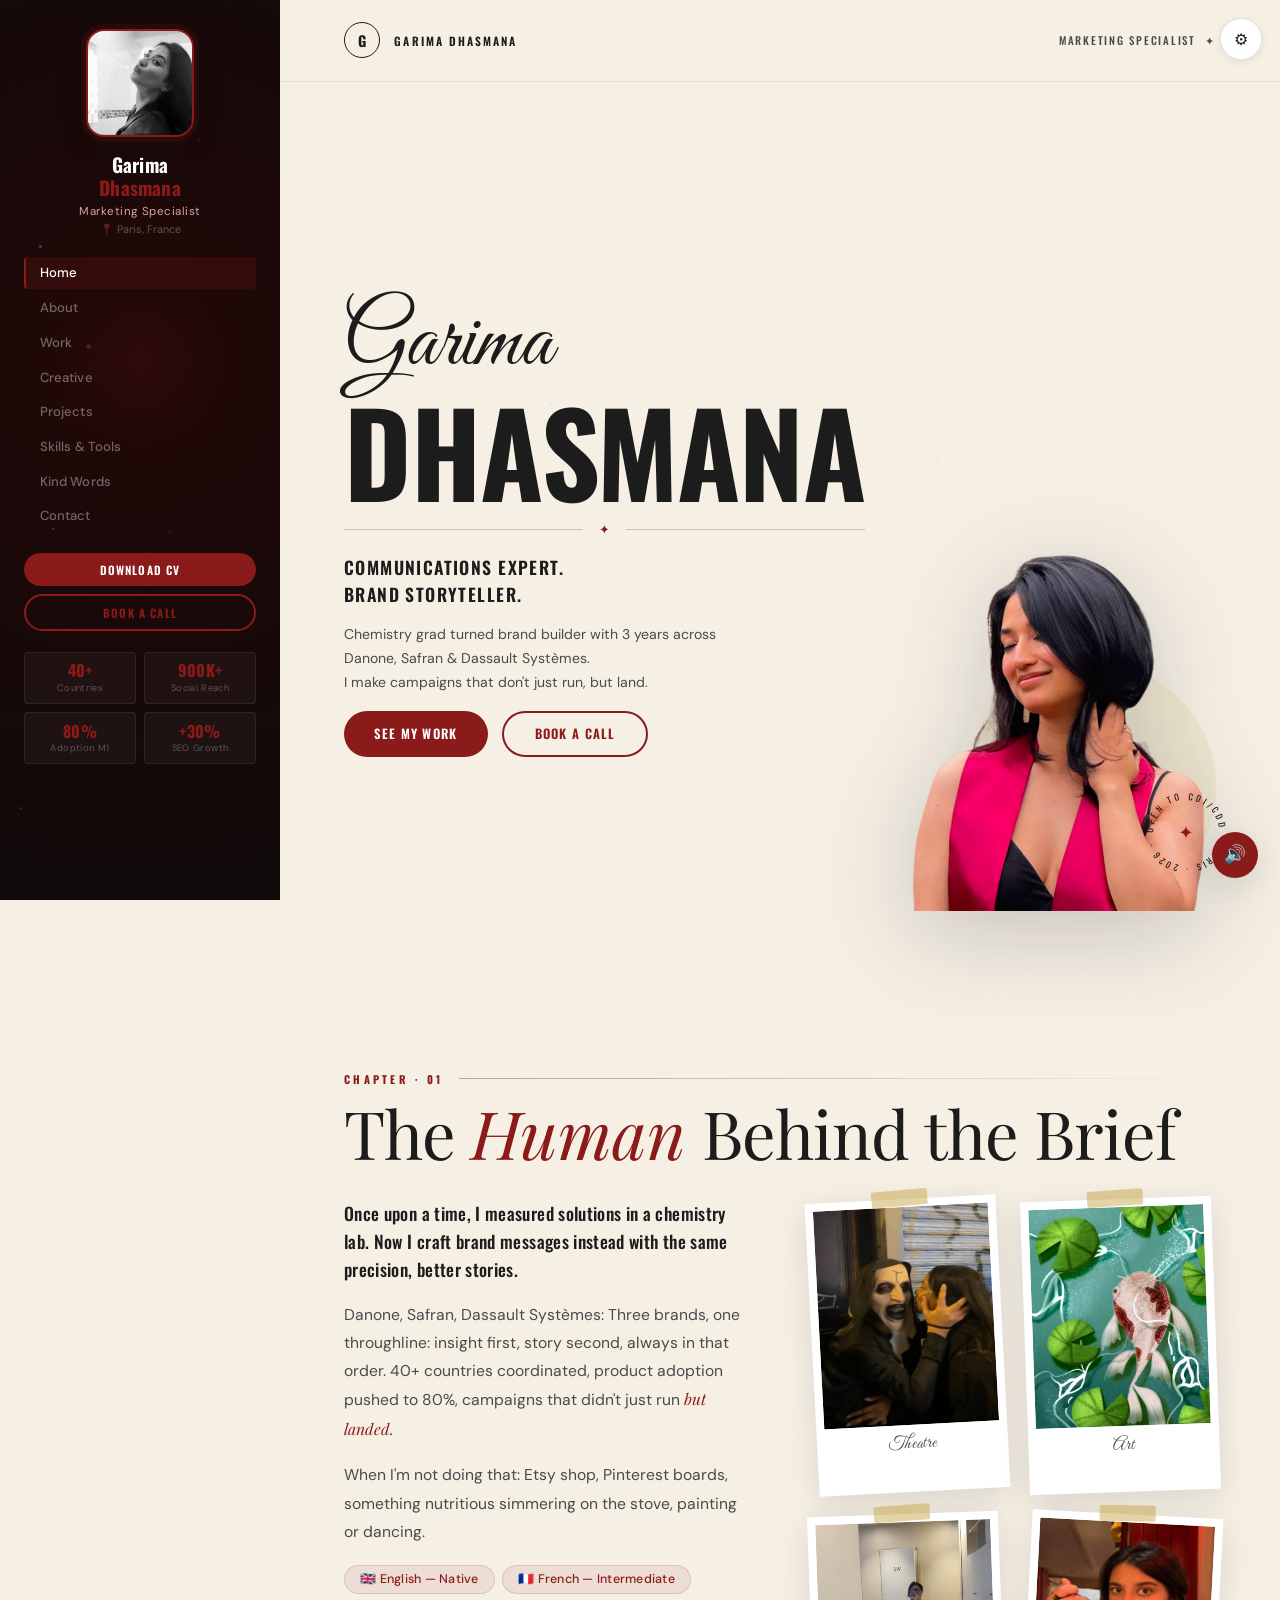
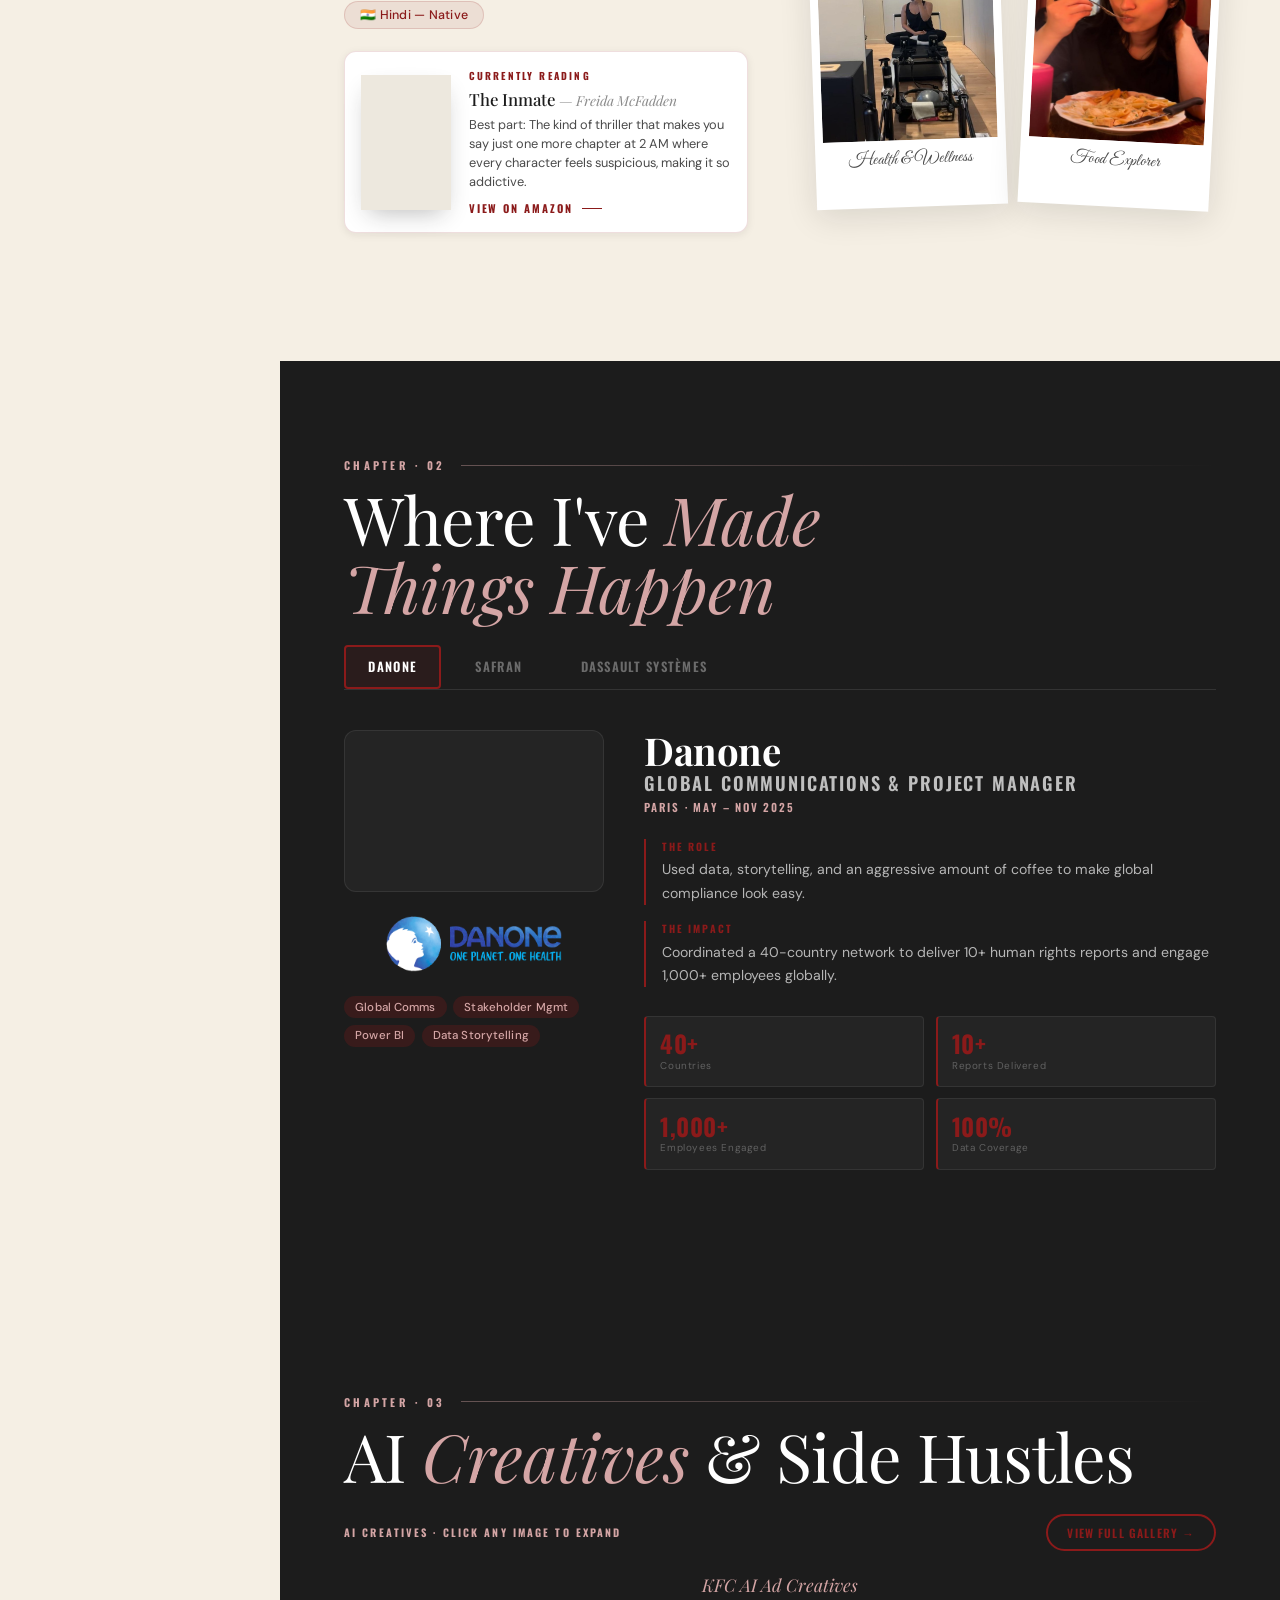
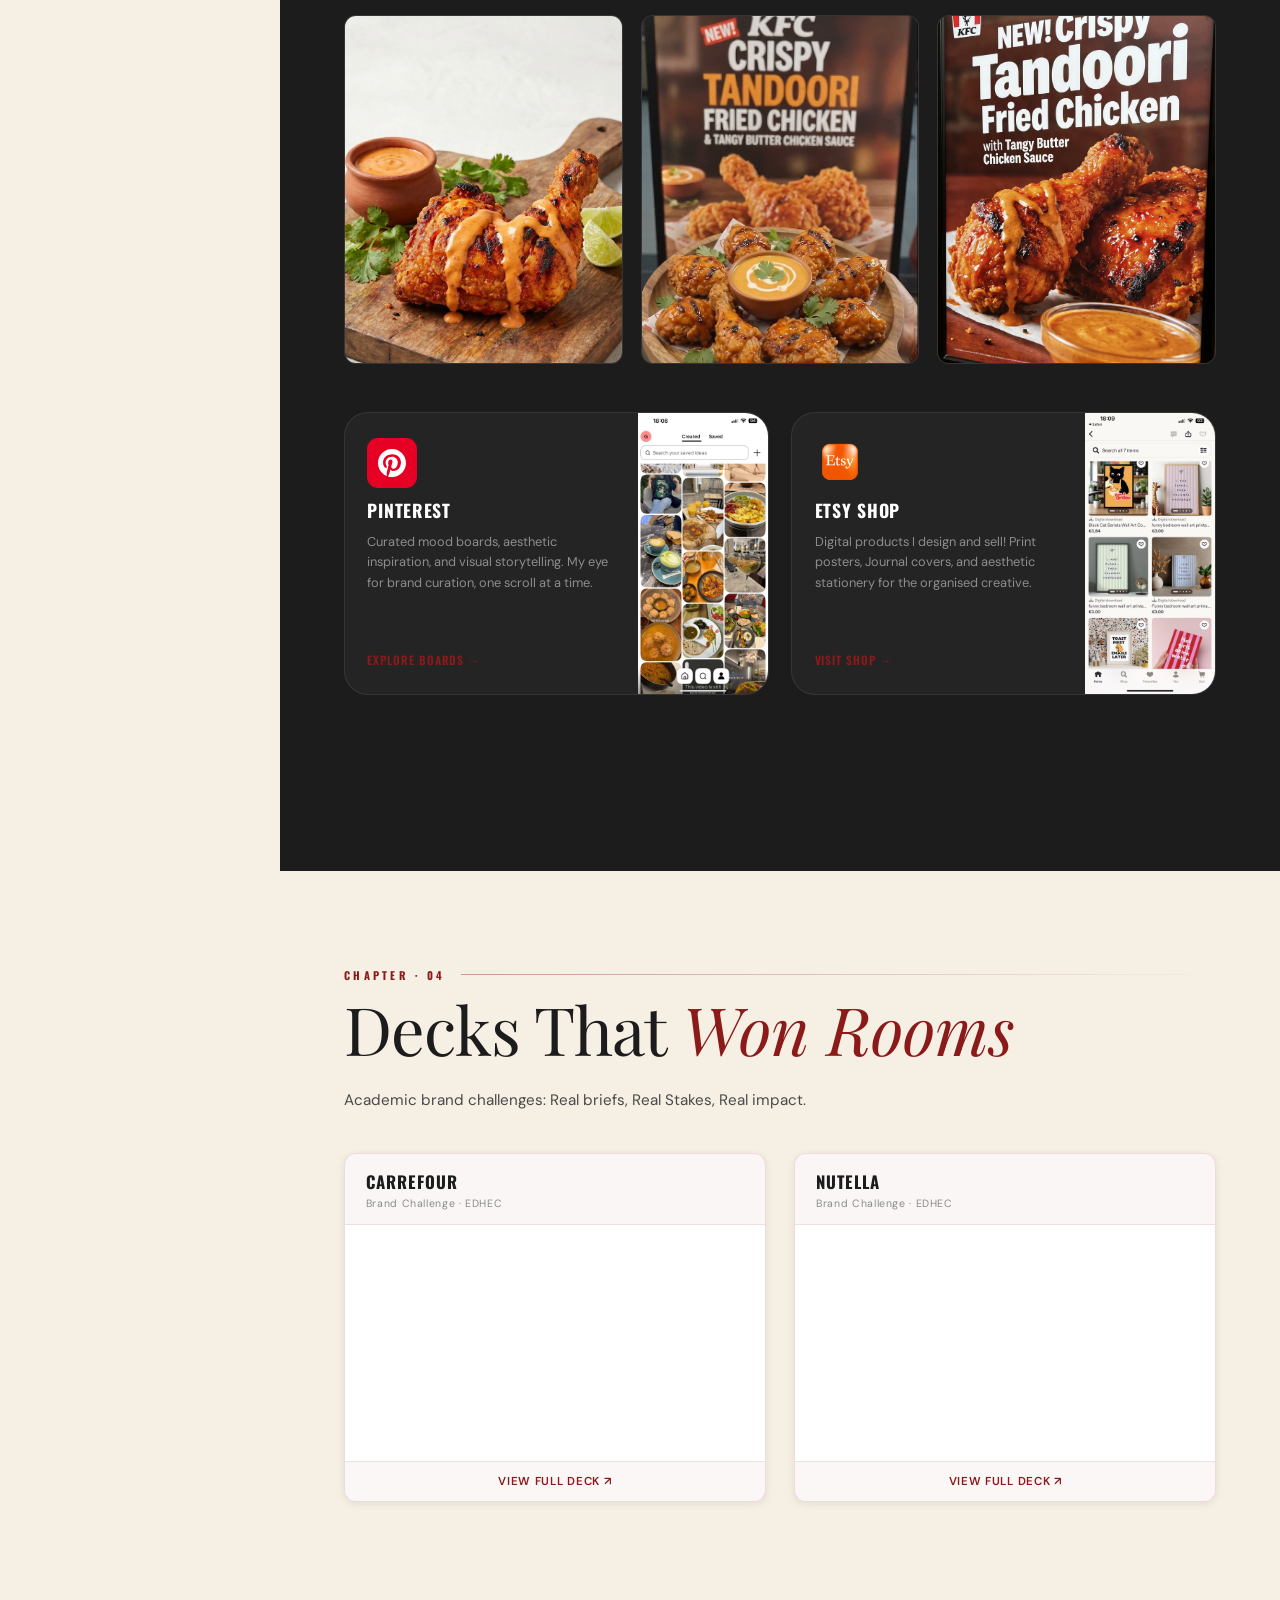
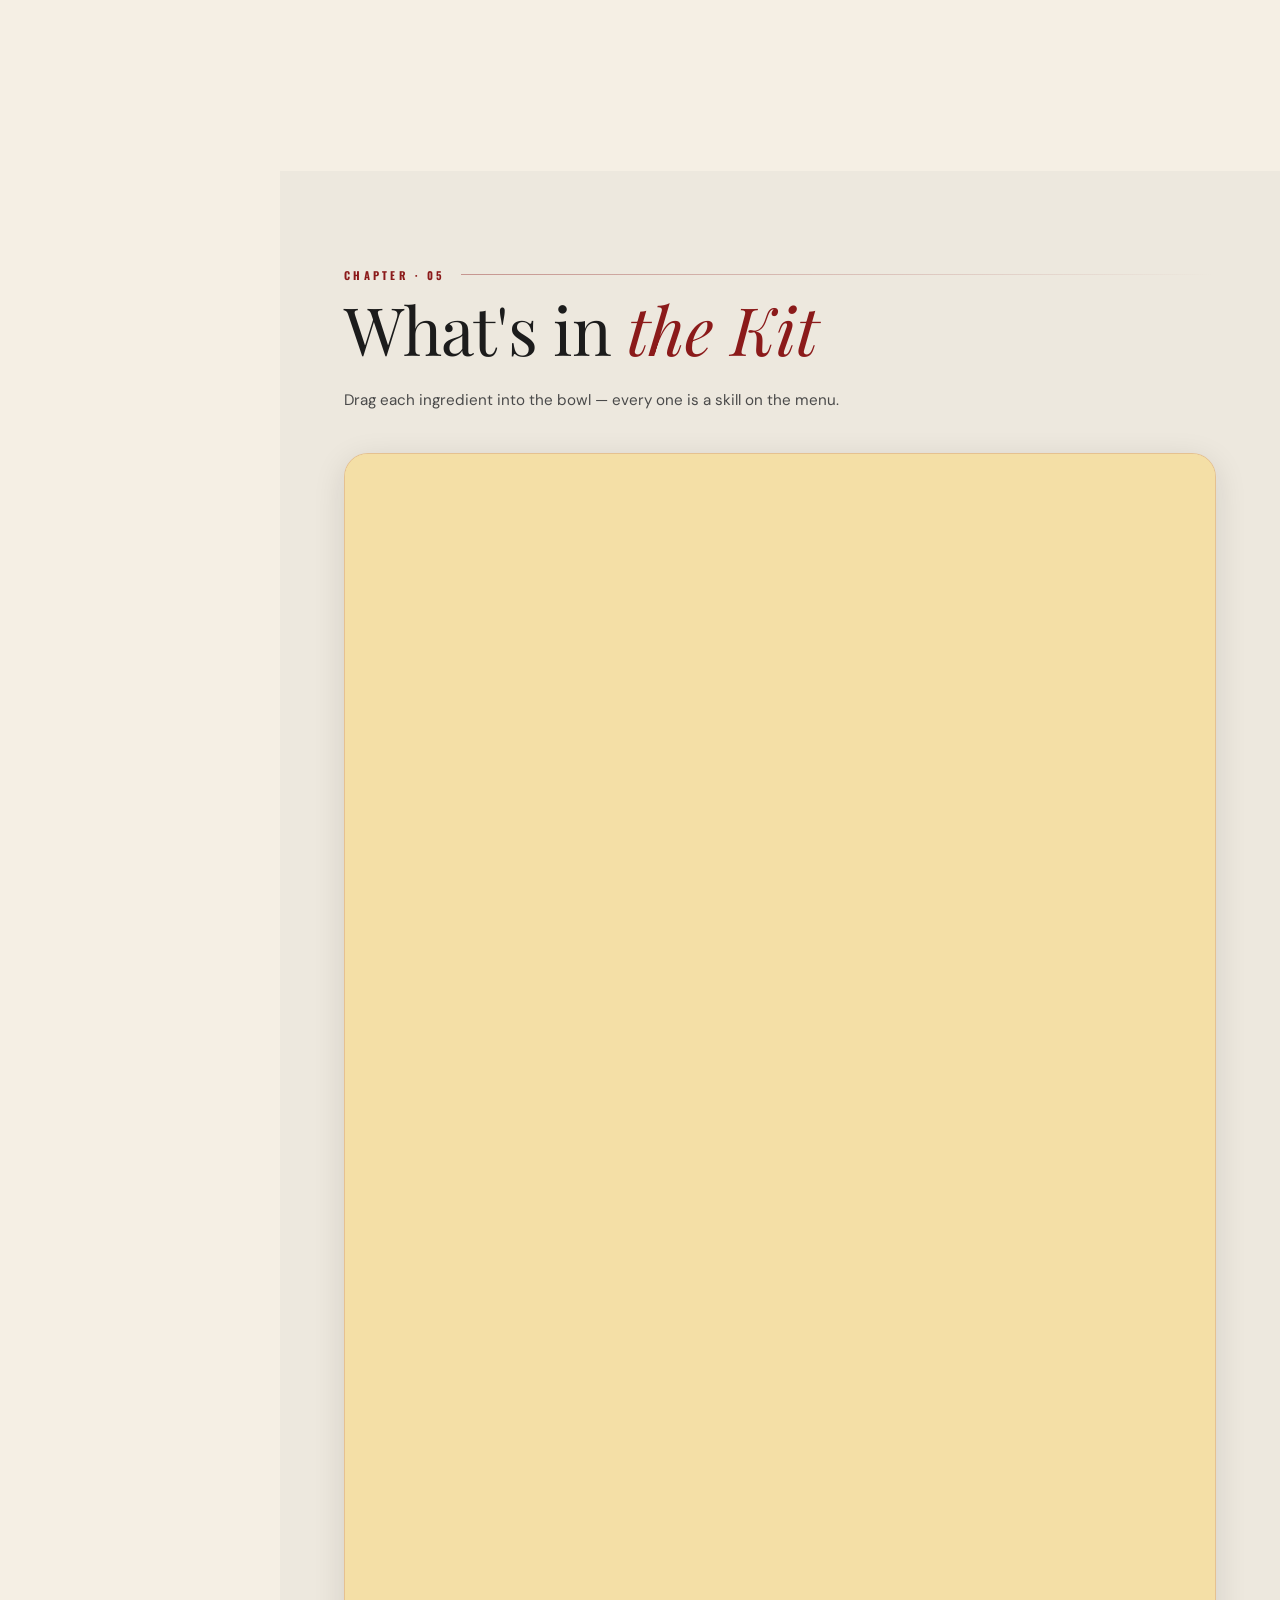
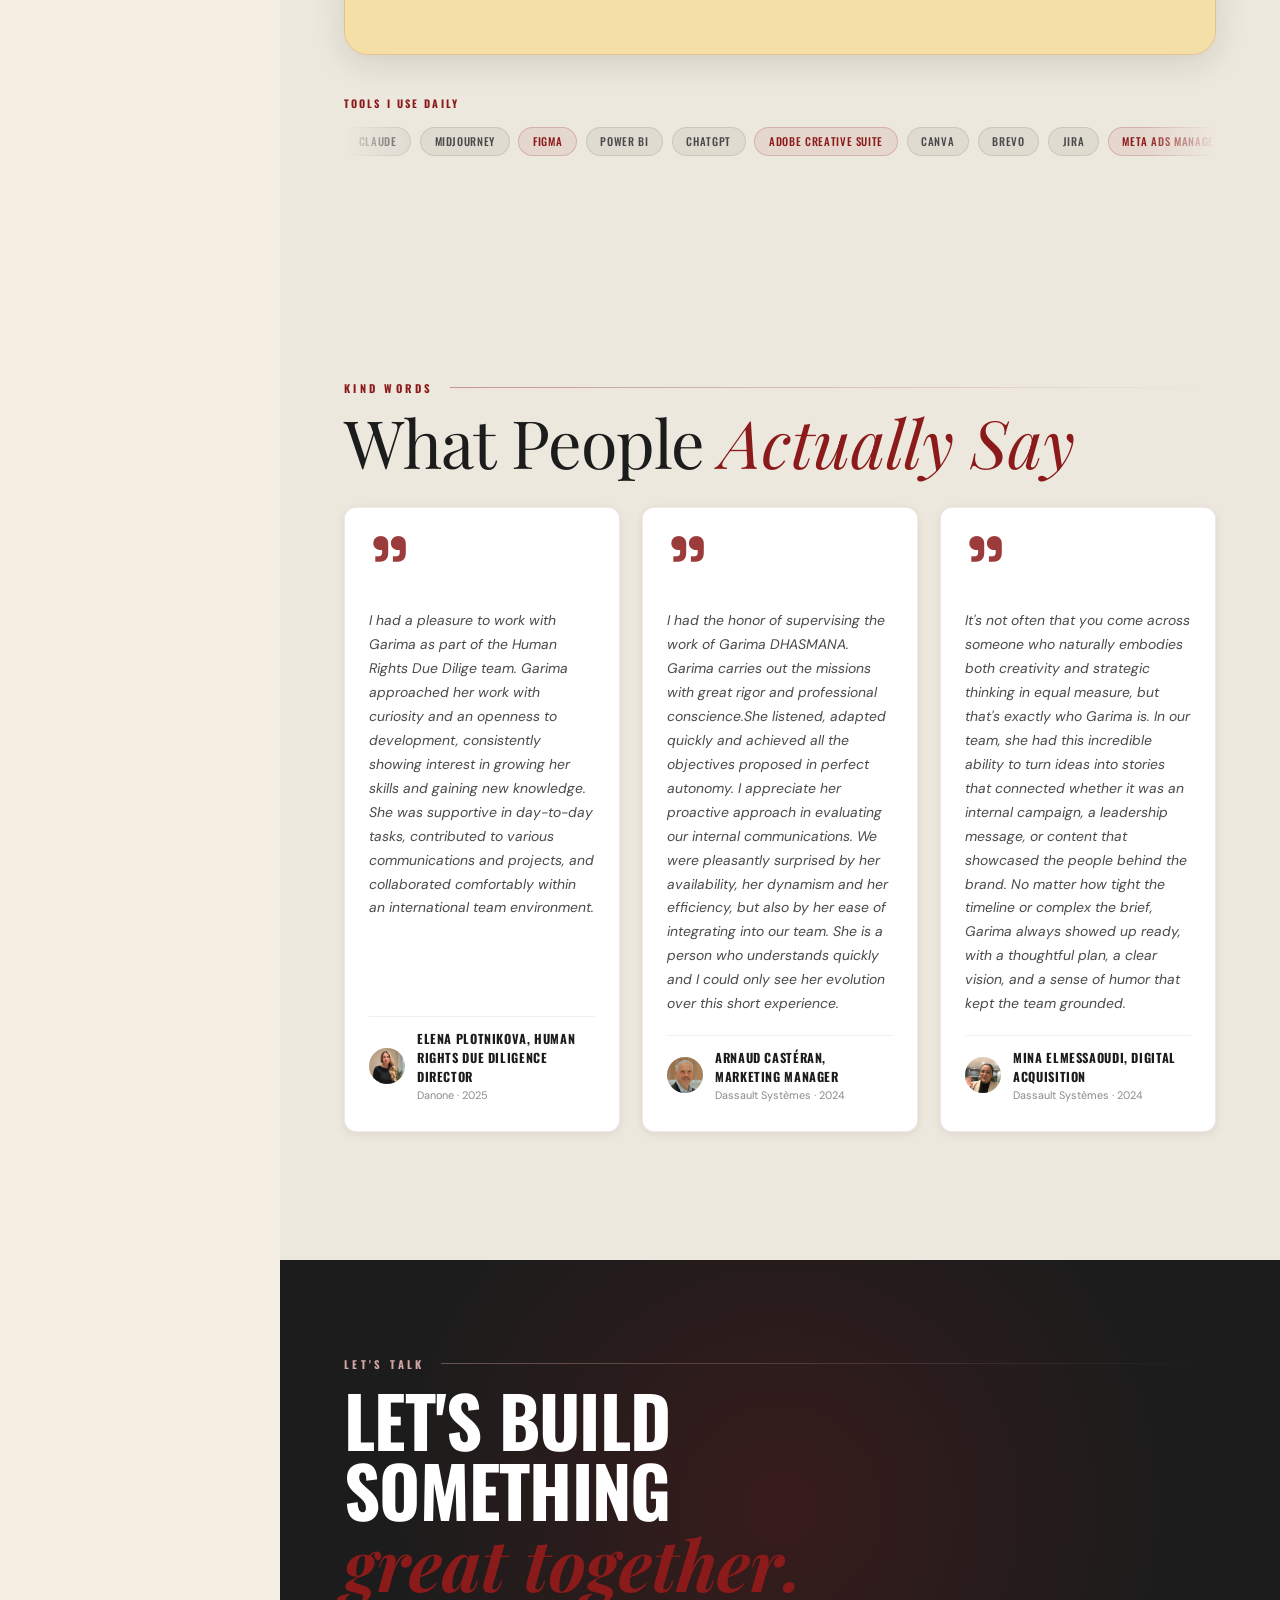
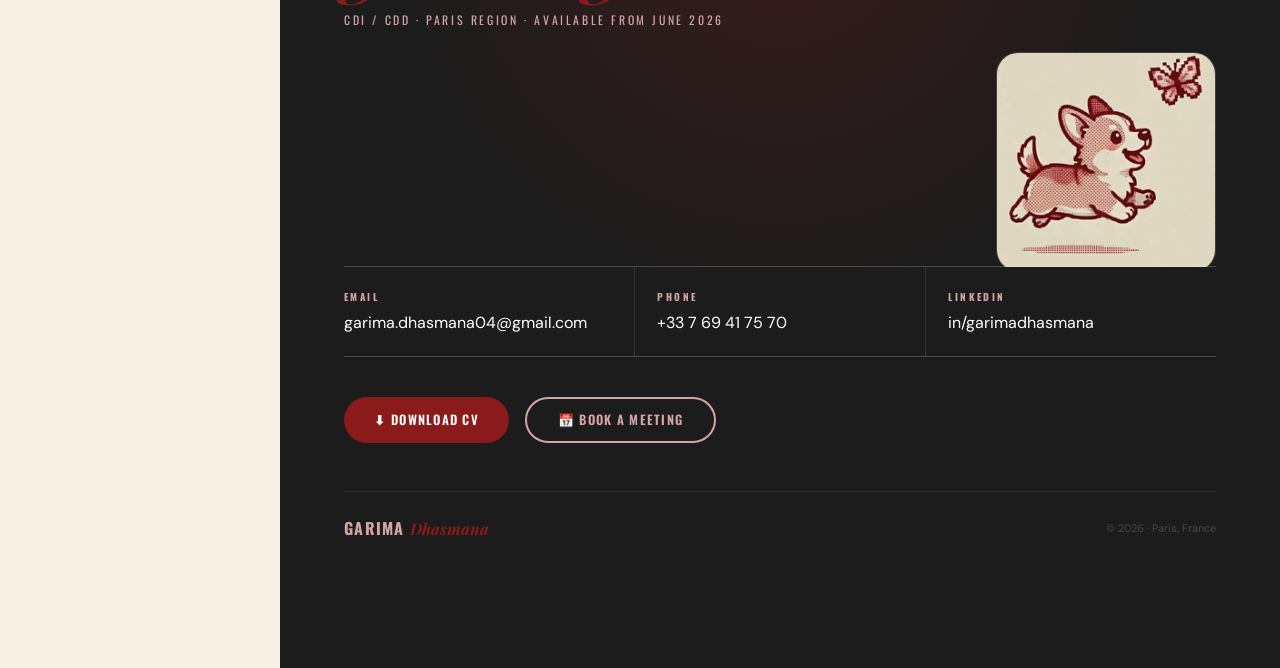
==== commit adb874e1: "Add files via upload" ====
--- a/index.html
+++ b/index.html
@@ -153,24 +153,10 @@
           </div>
         </div>
       </div>
-
-      <!-- Stats up top — appear right below the hero body -->
-      <div class="hero-stats fade-in" style="animation-delay:1s">
-        <div class="hstat"><span class="hstat-num" data-count-to="40" data-suffix="+">0</span><span class="hstat-label">Countries coordinated</span></div>
-        <div class="hstat"><span class="hstat-num" data-count-to="900" data-suffix="K+">0</span><span class="hstat-label">Social reach</span></div>
-        <div class="hstat"><span class="hstat-num" data-count-to="80" data-suffix="%">0</span><span class="hstat-label">Adoption in month one</span></div>
-        <div class="hstat"><span class="hstat-num" data-count-to="30" data-prefix="+" data-suffix="%">0</span><span class="hstat-label">SEO traffic growth</span></div>
-      </div>
-
-      <div class="hero-signature fade-in" style="animation-delay:1.15s">
-        <span class="hero-sig-cursive">Garima</span>
-        <span class="hero-sig-line"></span>
-        <span class="hero-sig-role">Looking for CDI/CDD · Paris Region · Available June 2026</span>
-      </div>
     </section>
 
     <!-- ============================================================ ABOUT ============================================================ -->
-    <section class="stack-section about-section" id="about">
+    <section class="stack-section about-section reveal" id="about">
       <div class="section-header">
         <span class="section-chapter">Chapter · 01</span>
         <span class="section-rule"></span>
@@ -250,7 +236,7 @@
     </section>
 
     <!-- ============================================================ WORK EXPERIENCE ============================================================ -->
-    <section class="stack-section section-dark" id="experience">
+    <section class="stack-section section-dark reveal" id="experience">
       <div class="section-header section-header-light">
         <span class="section-chapter">Chapter · 02</span>
         <span class="section-rule"></span>
@@ -371,7 +357,7 @@
     </section>
 
     <!-- ============================================================ CREATIVE (AI first, then shops) — moved up ============================================================ -->
-    <section class="stack-section section-dark" id="creative">
+    <section class="stack-section section-dark reveal" id="creative">
       <div class="section-header section-header-light">
         <span class="section-chapter">Chapter · 03</span>
         <span class="section-rule"></span>
@@ -416,7 +402,7 @@
     </section>
 
     <!-- ============================================================ PROJECTS ============================================================ -->
-    <section class="stack-section section-cream" id="projects">
+    <section class="stack-section section-cream reveal" id="projects">
       <div class="section-header">
         <span class="section-chapter">Chapter · 04</span>
         <span class="section-rule"></span>
@@ -444,7 +430,7 @@
     </section>
 
     <!-- ============================================================ SKILLS — ramen bowl + tools marquee ============================================================ -->
-    <section class="stack-section section-ivory" id="skills">
+    <section class="stack-section section-ivory reveal" id="skills">
       <div class="section-header">
         <span class="section-chapter">Chapter · 05</span>
         <span class="section-rule"></span>
@@ -466,7 +452,7 @@
     </section>
 
     <!-- ============================================================ TESTIMONIALS ============================================================ -->
-    <section class="stack-section section-ivory" id="testimonials">
+    <section class="stack-section section-ivory reveal" id="testimonials">
       <div class="section-header">
         <span class="section-chapter">Kind Words</span>
         <span class="section-rule"></span>
@@ -482,7 +468,7 @@
     </section>
 
     <!-- ============================================================ CONTACT / FOOTER — redesigned ============================================================ -->
-    <footer class="stack-section footer-section" id="contact">
+    <footer class="stack-section footer-section reveal" id="contact">
       <div class="footer-glow" aria-hidden="true"></div>
 
       <div class="footer-top">
@@ -592,11 +578,6 @@
     <label class="tweak-switch"><input type="checkbox" id="tweakMusic"><span></span></label>
   </div>
 
-  <div class="tweak-row">
-    <div class="tweak-label">Section stacking</div>
-    <label class="tweak-switch"><input type="checkbox" id="tweakStacking" checked><span></span></label>
-  </div>
-
   <button class="tweak-reset" id="tweakReset">Reset to defaults</button>
 </aside>
 
--- a/style.css
+++ b/style.css
@@ -49,9 +49,8 @@
 a { text-decoration: none; color: inherit; }
 
 /* ============================================================
-   STACKING SECTIONS
-   Each section stacks on top of the previous one as you scroll.
-   Uses position:sticky + z-index layering.
+   LAYOUT SHELL
+   Sidebar is fixed; content flows normally beside it.
 ============================================================ */
 .shell { display: flex; min-height: 100dvh; }
 
@@ -113,52 +112,27 @@
 .sstat-label { display: block; font-size: .58rem; color: rgba(255,255,255,.28); margin-top: .2rem; letter-spacing: .04em; }
 
 /* ============================================================
-   MAIN CONTENT — stacking scroll container
+   MAIN CONTENT — normal document flow
 ============================================================ */
 .content { margin-left: var(--sidebar-w); flex: 1; min-width: 0; }
 
 /* ============================================================
-   STACKING SECTIONS
-   Each section is sticky and slides over the previous one.
-   z-index increments so later sections cover earlier ones.
+   SECTIONS
+   Previously a sticky "stacking cards" effect (each section pinned
+   and covered the last as you scrolled). Replaced with normal
+   document flow — sections sit one after another and softly fade/
+   slide into view as you scroll to them (see .reveal below, and
+   each <section> now carries the reveal class in the HTML). This
+   also fixed the sidebar's active-link highlighting, which used to
+   get confused by multiple stacked, overlapping sections all being
+   "in view" geometrically at once.
 ============================================================ */
 .stack-section {
-  position: sticky;
-  top: 0;
+  position: relative;
   min-height: 100dvh;
-  /* overflow: visible so content is never clipped */
-  overflow: visible;
   /* default: cream bg */
   background: var(--cream);
 }
-
-/* Z-index layering — each section covers the one before it (DOM order: hero, about, experience, creative, projects, skills, testimonials, contact) */
-#hero         { z-index: 1; }
-#about        { z-index: 2; }
-#experience   { z-index: 3; }
-#creative     { z-index: 4; }
-#projects     { z-index: 5; }
-#skills       { z-index: 6; }
-#testimonials { z-index: 7; }
-#contact      { z-index: 8; }
-
-/* Creative and Skills opt out of sticky stacking so their content scrolls fully */
-#creative, #skills {
-  position: relative;
-  min-height: auto;
-}
-
-/* Section backgrounds — use ::before pseudo so overflow:visible doesn't expose gaps */
-.stack-section::before {
-  content: '';
-  position: absolute;
-  inset: 0;
-  background: inherit;
-  z-index: 0;
-  pointer-events: none;
-}
-/* All direct children sit above the background pseudo */
-.stack-section > * { position: relative; z-index: 1; }
 
 .section-dark  { background: var(--charcoal); }
 .section-cream { background: var(--cream); }
@@ -171,15 +145,9 @@
   display: block;
 }
 
-/* About needs more height for the 2x2 polaroid grid */
-#about {
-  min-height: 130dvh;
-}
-
-/* Creative section needs extra bottom room for the full creatives strip */
-#creative {
-  min-height: 140dvh;
-}
+/* About and Creative have more content (2×2 polaroid grid; full
+   creatives strip + shop cards) — in normal flow they simply grow
+   to fit that content naturally, no special min-height needed. */
 
 /* ============================================================
    REVEAL (element level)
@@ -976,6 +944,12 @@
   box-shadow: 0 40px 80px rgba(0,0,0,.5);
 }
 .lightbox.open .lightbox-img { transform: scale(1); }
+.lightbox-video {
+  max-width: 100%; max-height: 80vh; object-fit: contain;
+  transform: scale(.96); transition: transform .5s cubic-bezier(.16,1,.3,1);
+  box-shadow: 0 40px 80px rgba(0,0,0,.5);
+}
+.lightbox.open .lightbox-video { transform: scale(1); }
 .lightbox-cap {
   font-family: var(--font-display); font-size: .7rem; font-weight: 600;
   letter-spacing: .24em; text-transform: uppercase; color: rgba(255,255,255,.65);
@@ -1108,7 +1082,8 @@
 }
 .puppy-placeholder {
   position: absolute; inset: 0;
-  display: flex; flex-direction: column; align-items: center; justify-content: center; gap: 6px;
+  display: none;
+  flex-direction: column; align-items: center; justify-content: center; gap: 6px;
   padding: 14px;
   text-align: center;
 }
